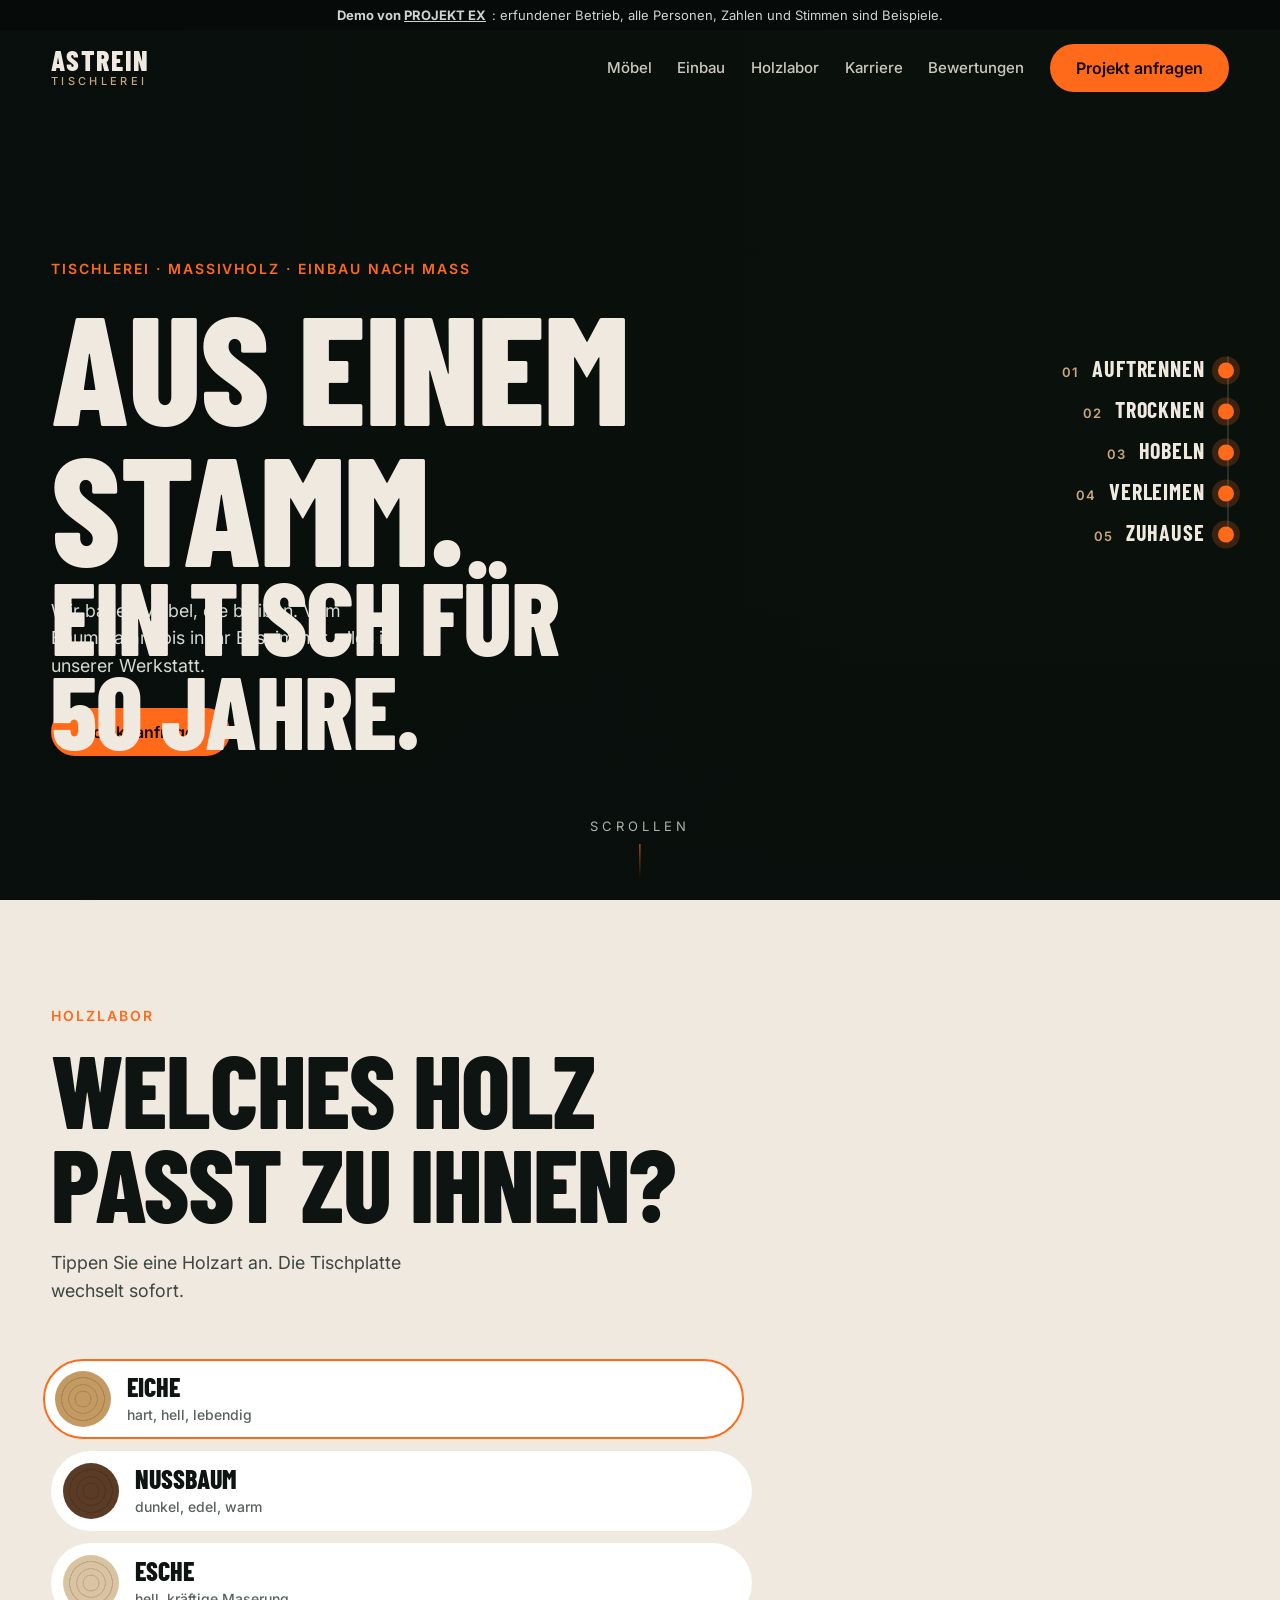
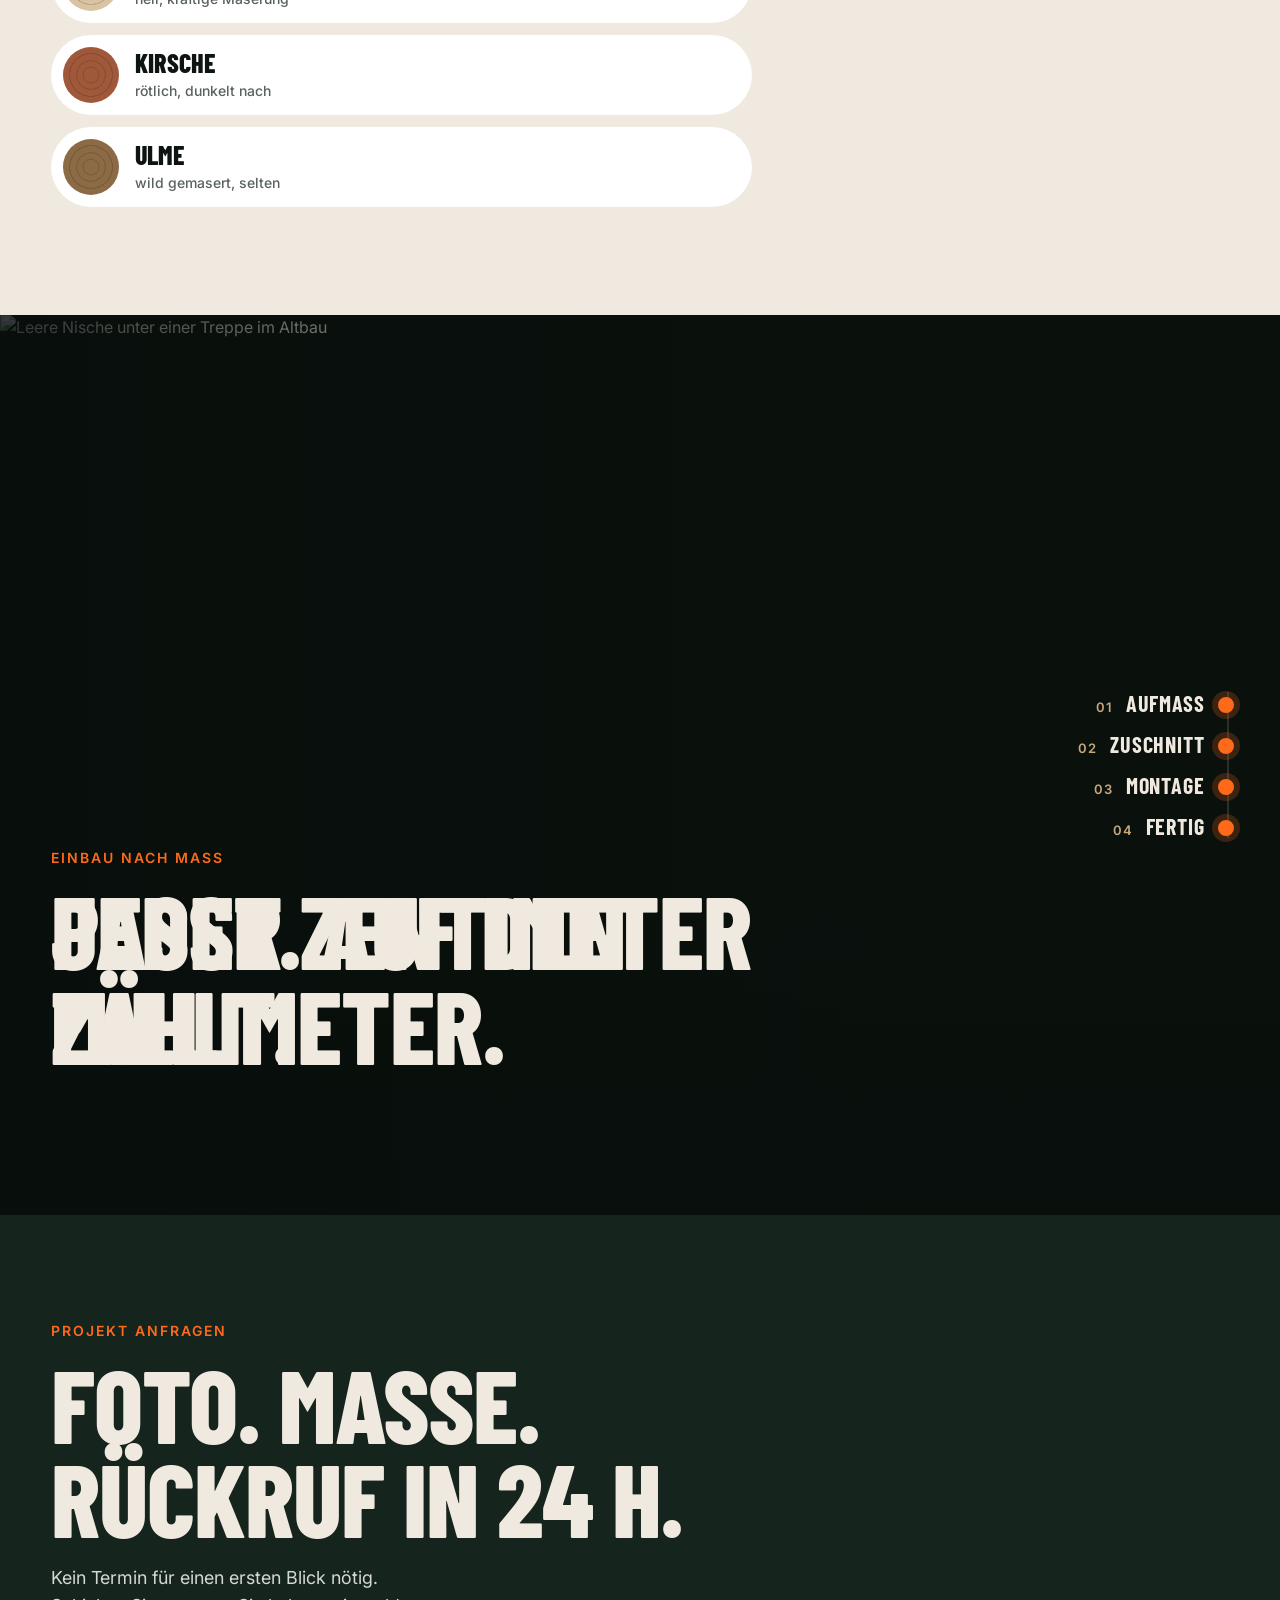
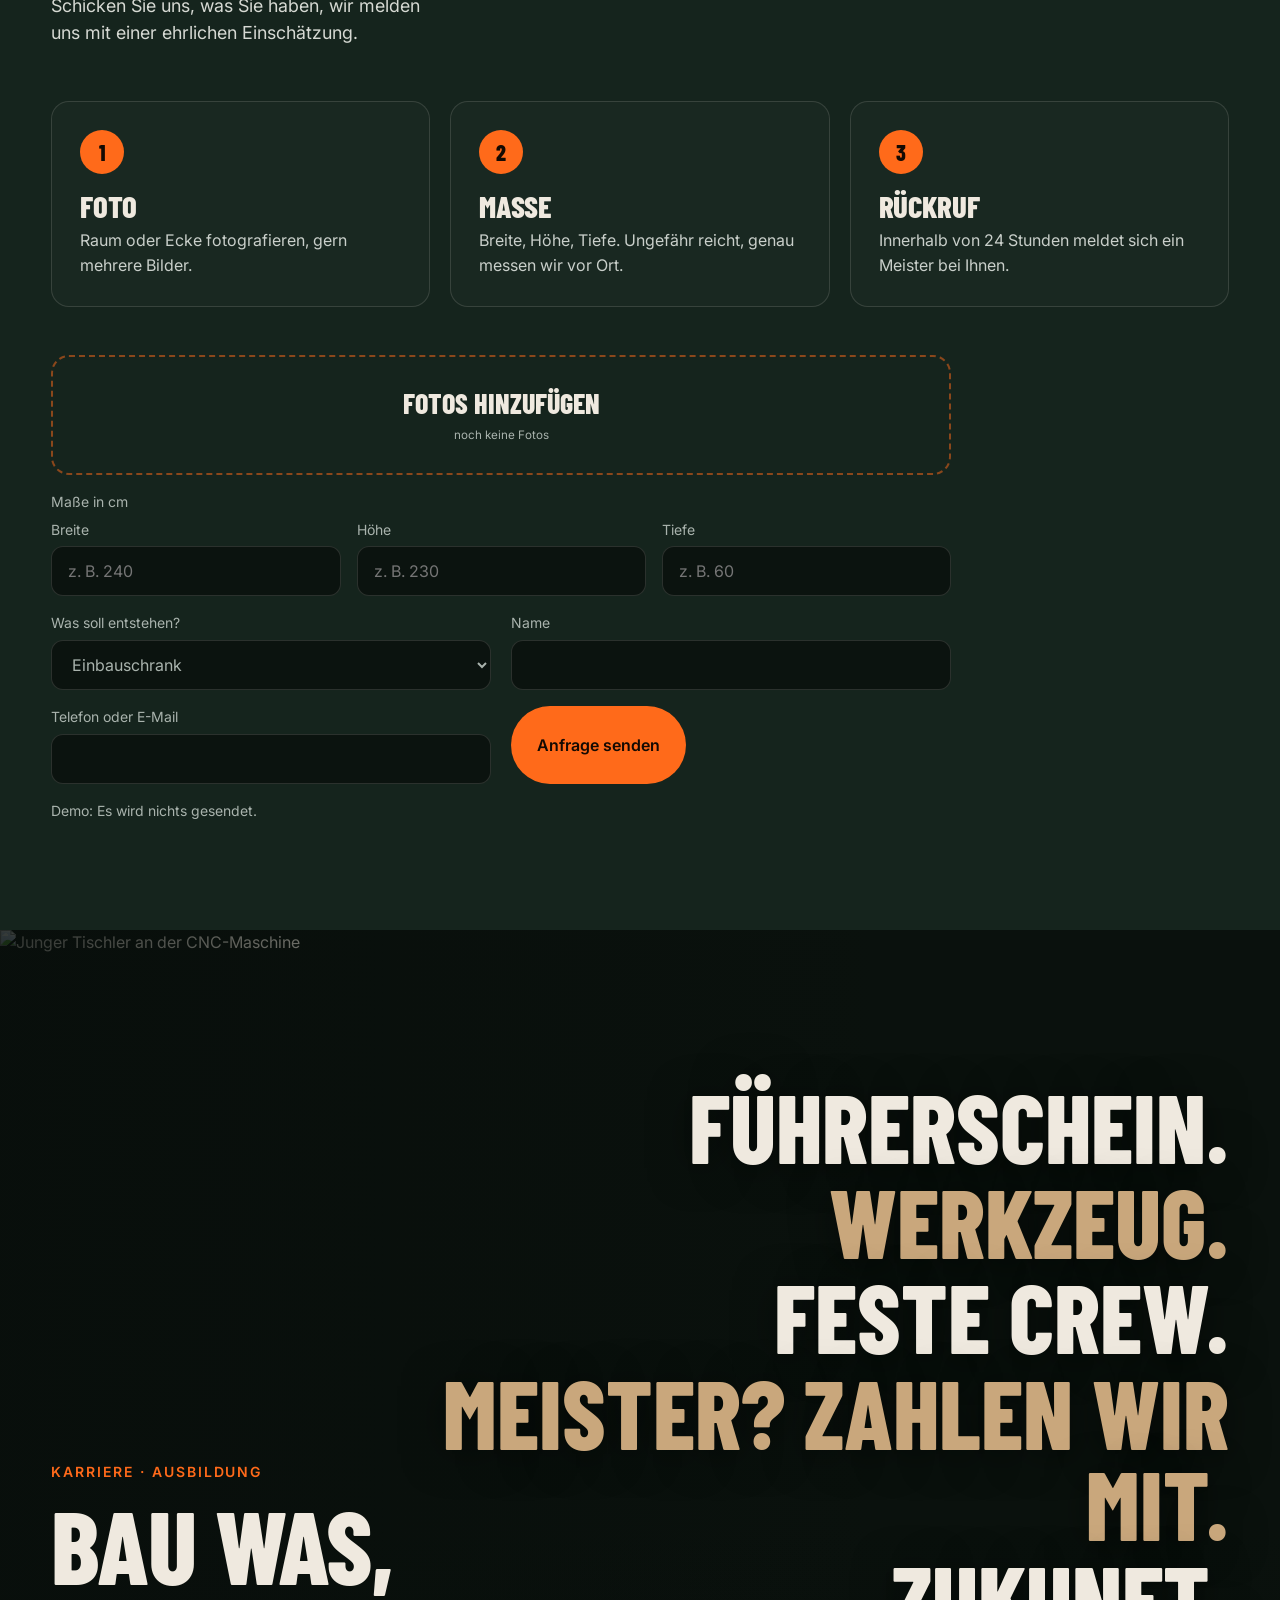
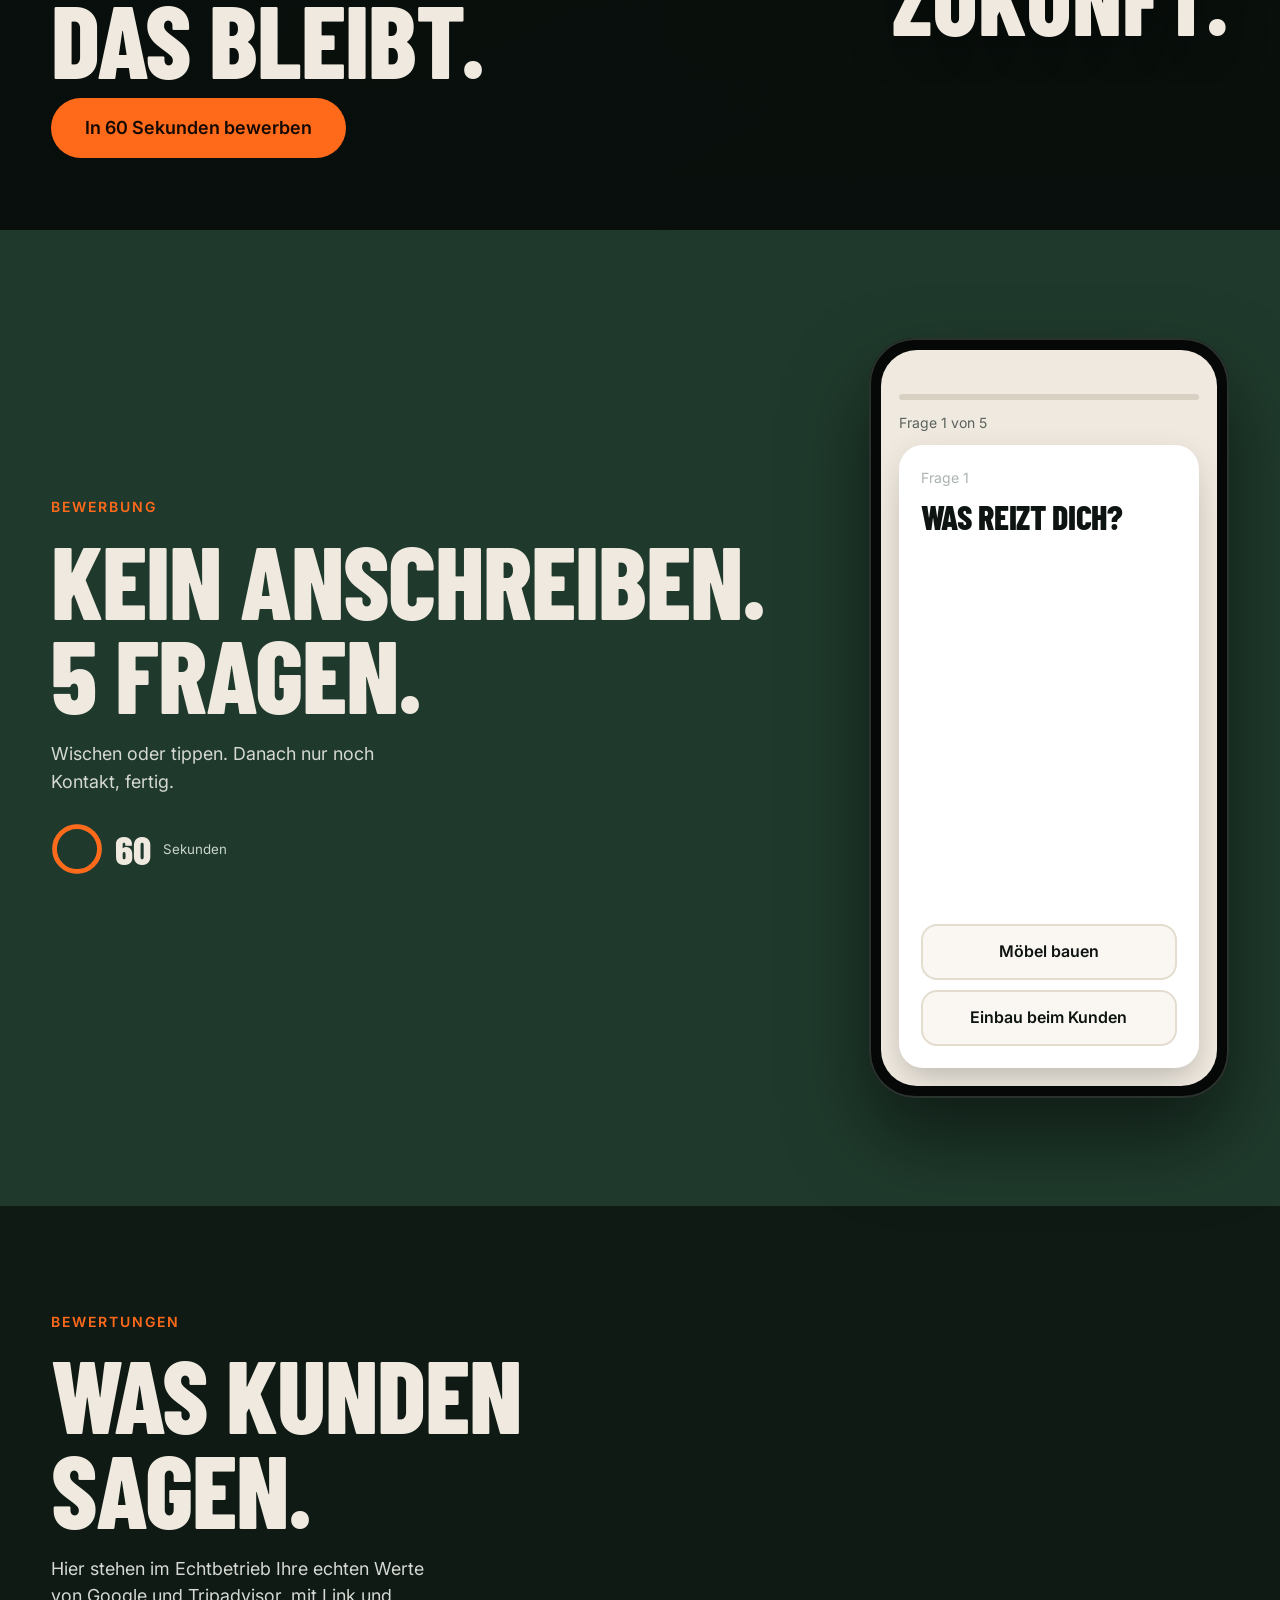
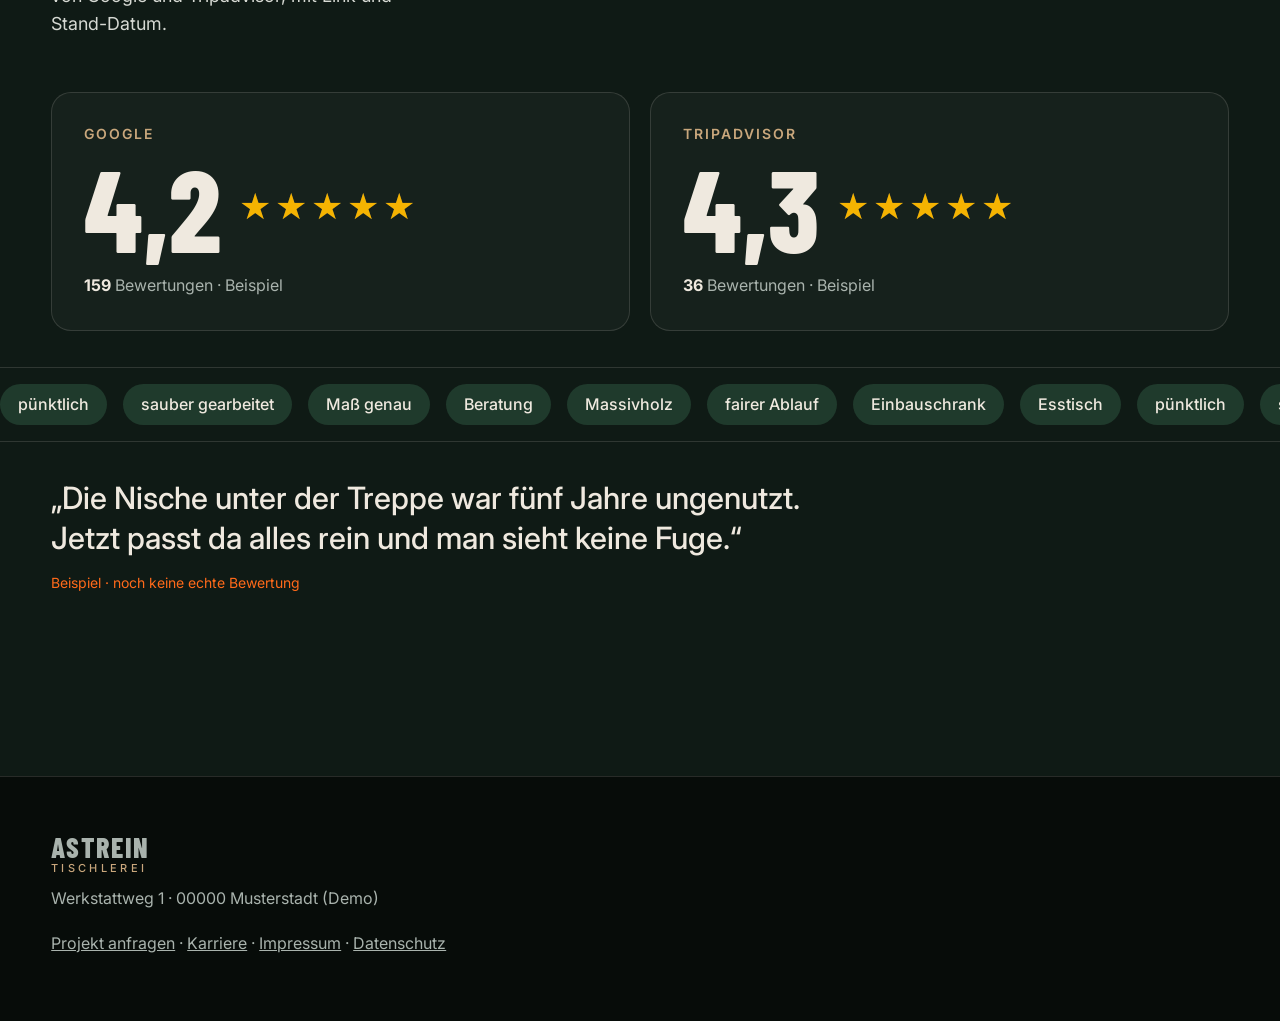
==== site/index.html @ fee360a3 "ASTREIN: Seitengerüst (Stamm-Film, Holzlabor, Einbau-Film, Anfrage, Karriere, Bewerbung, Bewertungen" ====
<!doctype html>
<html lang="de">
<head>
<meta charset="utf-8">
<meta name="viewport" content="width=device-width, initial-scale=1, viewport-fit=cover">
<title>ASTREIN Tischlerei (Demo)</title>
<meta name="description" content="Demo von PROJEKT EX: Website für eine erfundene Tischlerei. Massivholzmöbel und Einbauten nach Maß.">
<meta name="theme-color" content="#0f1a15">
<link rel="preconnect" href="https://fonts.googleapis.com">
<link rel="preconnect" href="https://fonts.gstatic.com" crossorigin>
<link href="https://fonts.googleapis.com/css2?family=Barlow+Condensed:wght@500;700;800&family=Inter:wght@400;500;600&display=swap" rel="stylesheet">
<link rel="stylesheet" href="assets/css/style.css">
</head>
<body>
<div class="demo"><span class="for">So könnte das für <span data-firma></span> aussehen. </span><b>Demo von <a href="https://projektex.de/" rel="noopener">PROJEKT EX</a></b>: erfundener Betrieb, alle Personen, Zahlen und Stimmen sind Beispiele.</div>

<header class="top" id="top">
  <a class="logo" href="#stamm" aria-label="ASTREIN Startseite">ASTREIN<small>Tischlerei</small></a>
  <nav class="nav" id="nav" aria-label="Hauptmenü">
    <a href="#stamm">Möbel</a><a href="#einbau">Einbau</a><a href="#holzlabor">Holzlabor</a><a href="#karriere">Karriere</a><a href="#bewertungen">Bewertungen</a>
    <a class="btn" href="#anfrage">Projekt anfragen</a>
  </nav>
  <button class="burger" id="burger" aria-label="Menü öffnen" aria-expanded="false" aria-controls="nav"><i></i><i></i></button>
</header>

<!-- KAPITEL 1: FILM Vom Stamm zum Tisch -->
<section class="film" id="stamm" data-film="stamm" style="--len:520vh">
  <div class="stage">
    <img class="poster" data-need="f1-stamm" alt="Eichenstamm im Holzhof bei Sonnenaufgang">
    <video muted playsinline preload="auto" data-vid="stamm"></video>
    <div class="shade"></div>
    <div class="hero-copy">
      <p class="kicker">Tischlerei · Massivholz · Einbau nach Maß</p>
      <h1>Aus einem<br>Stamm.</h1>
      <p class="lead">Wir bauen Möbel, die bleiben. Vom Baumstamm bis in Ihr Esszimmer, alles in unserer Werkstatt.</p>
      <a class="btn" href="#anfrage">Projekt anfragen</a>
    </div>
    <ol class="steps" aria-label="Arbeitsschritte">
      <li data-at=".18"><b>01</b> Auftrennen</li>
      <li data-at=".34"><b>02</b> Trocknen</li>
      <li data-at=".5"><b>03</b> Hobeln</li>
      <li data-at=".66"><b>04</b> Verleimen</li>
      <li data-at=".82"><b>05</b> Zuhause</li>
    </ol>
    <div class="say" data-at=".9"><h2>Ein Tisch für<br>50 Jahre.</h2></div>
    <p class="scroll-hint">Scrollen</p>
  </div>
</section>

<!-- KAPITEL 2: MOTION Holzlabor -->
<section class="holzlabor" id="holzlabor">
  <div class="wrap">
    <header class="sec-head"><p class="kicker">Holzlabor</p><h2>Welches Holz<br>passt zu Ihnen?</h2><p class="lead">Tippen Sie eine Holzart an. Die Tischplatte wechselt sofort.</p></header>
    <div class="lab">
      <div class="table-view" data-need="m1-tisch">
        <img class="tbl base" data-src="m1-tisch" alt="Massivholz-Esstisch mit Baumkante">
        <img class="tbl over" alt="" aria-hidden="true">
      </div>
      <div class="woods" role="radiogroup" aria-label="Holzart">
        <button role="radio" aria-checked="true" data-wood="eiche" style="--w:#c49a63">Eiche<small>hart, hell, lebendig</small></button>
        <button role="radio" aria-checked="false" data-wood="nussbaum" style="--w:#5a3b26">Nussbaum<small>dunkel, edel, warm</small></button>
        <button role="radio" aria-checked="false" data-wood="esche" style="--w:#d9c3a0">Esche<small>hell, kräftige Maserung</small></button>
        <button role="radio" aria-checked="false" data-wood="kirsche" style="--w:#a0583a">Kirsche<small>rötlich, dunkelt nach</small></button>
        <button role="radio" aria-checked="false" data-wood="ulme" style="--w:#8b6a45">Ulme<small>wild gemasert, selten</small></button>
      </div>
    </div>
  </div>
</section>

<!-- KAPITEL 3: FILM Einbau nach Maß (Nische) -->
<section class="film einbau" id="einbau" data-film="nische" style="--len:460vh">
  <div class="stage">
    <img class="poster" data-need="f2-nische" alt="Leere Nische unter einer Treppe im Altbau">
    <video muted playsinline preload="auto" data-vid="nische"></video>
    <div class="shade"></div>
    <svg class="laser" viewBox="0 0 1600 900" preserveAspectRatio="xMidYMid slice" aria-hidden="true">
      <g class="l l1"><line x1="420" y1="780" x2="1180" y2="780"/><text x="800" y="765">246,5 cm</text></g>
      <g class="l l2"><line x1="420" y1="780" x2="420" y2="170"/><text x="440" y="470">231 cm</text></g>
      <g class="l l3"><line x1="420" y1="170" x2="1180" y2="610"/><text x="830" y="370">Schräge 34°</text></g>
    </svg>
    <div class="chap-copy"><p class="kicker">Einbau nach Maß</p><h2>Jeder Zentimeter<br>zählt.</h2></div>
    <ol class="steps" aria-label="Arbeitsschritte Einbau">
      <li data-at=".2"><b>01</b> Aufmaß</li>
      <li data-at=".4"><b>02</b> Zuschnitt</li>
      <li data-at=".6"><b>03</b> Montage</li>
      <li data-at=".8"><b>04</b> Fertig</li>
    </ol>
    <div class="say" data-at=".88"><h2>Passt. Auf den<br>Millimeter.</h2></div>
  </div>
</section>

<!-- KAPITEL 4: MOTION Projekt in 3 Schritten -->
<section class="anfrage" id="anfrage">
  <div class="wrap">
    <header class="sec-head"><p class="kicker">Projekt anfragen</p><h2>Foto. Maße.<br>Rückruf in 24 h.</h2><p class="lead">Kein Termin für einen ersten Blick nötig. Schicken Sie uns, was Sie haben, wir melden uns mit einer ehrlichen Einschätzung.</p></header>
    <ol class="three">
      <li><b>1</b><h3>Foto</h3><p>Raum oder Ecke fotografieren, gern mehrere Bilder.</p></li>
      <li><b>2</b><h3>Maße</h3><p>Breite, Höhe, Tiefe. Ungefähr reicht, genau messen wir vor Ort.</p></li>
      <li><b>3</b><h3>Rückruf</h3><p>Innerhalb von 24 Stunden meldet sich ein Meister bei Ihnen.</p></li>
    </ol>
    <form class="req" id="req" novalidate>
      <label class="file"><input type="file" accept="image/*" multiple id="fotos"><span>Fotos hinzufügen</span><small id="fotos-n">noch keine Fotos</small></label>
      <fieldset class="dims"><legend>Maße in cm</legend>
        <label>Breite<input inputmode="decimal" name="b" placeholder="z. B. 240"></label>
        <label>Höhe<input inputmode="decimal" name="h" placeholder="z. B. 230"></label>
        <label>Tiefe<input inputmode="decimal" name="t" placeholder="z. B. 60"></label>
      </fieldset>
      <label>Was soll entstehen?<select name="art"><option>Einbauschrank</option><option>Esstisch</option><option>Küche</option><option>Treppe</option><option>Tür</option><option>Etwas anderes</option></select></label>
      <label>Name<input name="name" autocomplete="name"></label>
      <label>Telefon oder E-Mail<input name="kontakt" autocomplete="email"></label>
      <button class="btn" type="submit">Anfrage senden</button>
      <p class="fine" id="req-ok" hidden>Danke! In der Demo wird nichts gesendet. Im Echtbetrieb ruft Sie ein Meister innerhalb von 24 Stunden zurück.</p>
      <p class="fine">Demo: Es wird nichts gesendet.</p>
    </form>
  </div>
</section>

<!-- KAPITEL 5: FILM + KINETIK Karriere -->
<section class="film karriere" id="karriere" data-film="karriere" style="--len:560vh">
  <div class="stage">
    <img class="poster" data-need="f3-karriere" alt="Junger Tischler an der CNC-Maschine">
    <video muted playsinline preload="auto" data-vid="karriere"></video>
    <div class="shade"></div>
    <div class="chap-copy"><p class="kicker">Karriere · Ausbildung</p><h2>Bau was,<br>das bleibt.</h2></div>
    <div class="kinetic" aria-label="Vorteile">
      <span data-at=".22">Führerschein.</span>
      <span data-at=".36">Werkzeug.</span>
      <span data-at=".5">Feste Crew.</span>
      <span data-at=".64">Meister? Zahlen wir mit.</span>
      <span data-at=".78">Zukunft.</span>
    </div>
    <a class="btn big" data-at=".86" href="#bewerben">In 60 Sekunden bewerben</a>
  </div>
</section>

<!-- KAPITEL 6: MOTION Bewerbung in 60 Sekunden -->
<section class="bewerben" id="bewerben">
  <div class="wrap two">
    <header class="sec-head"><p class="kicker">Bewerbung</p><h2>Kein Anschreiben.<br>5 Fragen.</h2><p class="lead">Wischen oder tippen. Danach nur noch Kontakt, fertig.</p><div class="clock"><svg viewBox="0 0 44 44"><circle cx="22" cy="22" r="19"/><circle class="ring" cx="22" cy="22" r="19"/></svg><b id="sec">60</b><small>Sekunden</small></div></header>
    <div class="phone" aria-live="polite">
      <div class="screen">
        <div class="bar"><i id="prog"></i></div>
        <p class="qn" id="qn">Frage 1 von 5</p>
        <div class="cards" id="cards"></div>
      </div>
    </div>
  </div>
</section>

<!-- KAPITEL 7: Bewertungen -->
<section class="bewertungen" id="bewertungen">
  <div class="wrap">
    <header class="sec-head"><p class="kicker">Bewertungen</p><h2>Was Kunden<br>sagen.</h2><p class="lead">Hier stehen im Echtbetrieb Ihre echten Werte von Google und Tripadvisor, mit Link und Stand-Datum.</p></header>
    <div class="portals">
      <div class="portal"><p class="pn">Google</p><p class="score"><b data-count="4.9" data-dec="1">0,0</b><span class="stars" style="--f:0"></span></p><p class="cnt"><b data-count="187">0</b> Bewertungen · Beispiel</p></div>
      <div class="portal"><p class="pn">Tripadvisor</p><p class="score"><b data-count="5.0" data-dec="1">0,0</b><span class="stars" style="--f:0"></span></p><p class="cnt"><b data-count="42">0</b> Bewertungen · Beispiel</p></div>
    </div>
    <div class="ticker" aria-hidden="true"><div><span>pünktlich</span><span>sauber gearbeitet</span><span>Maß genau</span><span>Beratung</span><span>Massivholz</span><span>fairer Ablauf</span><span>Einbauschrank</span><span>Esstisch</span><span>pünktlich</span><span>sauber gearbeitet</span><span>Maß genau</span><span>Beratung</span><span>Massivholz</span><span>fairer Ablauf</span><span>Einbauschrank</span><span>Esstisch</span></div></div>
    <div class="quotes" id="quotes">
      <figure><blockquote>„Die Nische unter der Treppe war fünf Jahre ungenutzt. Jetzt passt da alles rein und man sieht keine Fuge.“</blockquote><figcaption>Beispiel · noch keine echte Bewertung</figcaption></figure>
      <figure><blockquote>„Foto und Maße geschickt, am nächsten Tag kam der Rückruf. So einfach hatte ich mir das nicht vorgestellt.“</blockquote><figcaption>Beispiel · noch keine echte Bewertung</figcaption></figure>
      <figure><blockquote>„Der Tisch ist aus einem einzigen Stamm. Unsere Kinder werden ihn mal erben.“</blockquote><figcaption>Beispiel · noch keine echte Bewertung</figcaption></figure>
    </div>
  </div>
</section>

<footer class="foot">
  <div class="wrap">
    <p class="logo">ASTREIN<small>Tischlerei</small></p>
    <p>Werkstattweg 1 · 00000 Musterstadt (Demo)</p>
    <p><a href="#anfrage">Projekt anfragen</a> · <a href="#karriere">Karriere</a> · <a href="#" data-modal="impressum">Impressum</a> · <a href="#" data-modal="impressum">Datenschutz</a></p>
  </div>
</footer>

<dialog id="impressum"><form method="dialog"><h2>Impressum</h2><p>Dies ist eine Demo von PROJEKT EX. ASTREIN Tischlerei ist ein erfundener Betrieb. Es werden keine Daten gesendet oder gespeichert.</p><button class="btn">Schließen</button></form></dialog>

<script src="assets/js/img.js"></script>
<script src="assets/js/app.js"></script>
</body>
</html>
---- site/assets/css/style.css ----
:root{
  --bg:#0f1a15; --bg2:#15241d; --green:#1f3a2c; --wood:#c9a77c; --paper:#efe9df; --ink:#0d1411;
  --orange:#ff6a1a; --muted:#a9b3ad; --line:rgba(239,233,223,.14);
  --cond:"Barlow Condensed","Arial Narrow",sans-serif; --sans:Inter,system-ui,-apple-system,sans-serif;
  --pad:clamp(16px,4vw,56px); --demo:30px;
}
*{box-sizing:border-box;margin:0;padding:0}
html{scroll-behavior:smooth;-webkit-text-size-adjust:100%}
body{background:var(--bg);color:var(--paper);font:16px/1.55 var(--sans);overflow-x:hidden}
img,video{display:block;max-width:100%}
a{color:inherit}
button,input,select{font:inherit;color:inherit}
h1,h2,h3{font-family:var(--cond);font-weight:800;line-height:.92;letter-spacing:-.01em;text-transform:uppercase}
h1{font-size:clamp(64px,12vw,200px)}
h2{font-size:clamp(48px,8vw,128px)}
h3{font-size:clamp(26px,2.4vw,34px)}
.kicker{font:600 14px/1.2 var(--sans);letter-spacing:.14em;text-transform:uppercase;color:var(--orange);margin-bottom:16px}
.lead{font-size:clamp(16px,1.4vw,20px);max-width:36ch;color:#d6d9d3;margin-top:20px}
.fine{font-size:14px;color:var(--muted)}
.wrap{max-width:1360px;margin:0 auto;padding:clamp(80px,12vh,160px) var(--pad)}
.btn{display:inline-flex;align-items:center;justify-content:center;min-height:48px;padding:0 26px;border-radius:999px;background:var(--orange);color:#140a03;font-weight:600;text-decoration:none;border:0;cursor:pointer;transition:transform .2s,background .2s}
.btn:hover{transform:translateY(-2px);background:#ff8340}
.btn.big{min-height:60px;font-size:18px;padding:0 34px}

/* Demo-Leiste + Kopfzeile */
.demo{position:fixed;inset:0 0 auto;z-index:60;height:var(--demo);display:flex;align-items:center;justify-content:center;gap:6px;padding:0 12px;background:#060a08;color:#cfd5d0;font-size:13px;white-space:nowrap;overflow:hidden;text-overflow:ellipsis}
.demo .for{display:none}.has-firma .demo .for{display:inline}
.top{position:fixed;inset:var(--demo) 0 auto;z-index:50;display:flex;align-items:center;justify-content:space-between;gap:24px;padding:14px var(--pad);transition:background .3s}
.top.solid{background:rgba(15,26,21,.86);backdrop-filter:blur(12px);-webkit-backdrop-filter:blur(12px)}
.logo{font:800 28px/1 var(--cond);letter-spacing:.06em;text-decoration:none;display:flex;flex-direction:column}
.logo small{font:500 11px/1.4 var(--sans);letter-spacing:.3em;text-transform:uppercase;color:var(--wood)}
.nav{display:flex;align-items:center;gap:clamp(14px,2vw,30px)}
.nav a:not(.btn){text-decoration:none;font-weight:500;font-size:15px;opacity:.85;min-height:44px;display:inline-flex;align-items:center}
.nav a:not(.btn):hover{opacity:1;color:var(--wood)}
.burger{display:none;width:48px;height:48px;border:0;background:none;cursor:pointer;position:relative}
.burger i{position:absolute;left:12px;right:12px;height:2px;background:var(--paper);transition:transform .3s}
.burger i:first-child{top:19px}.burger i:last-child{top:27px}
.menu-open .burger i:first-child{transform:translateY(4px) rotate(45deg)}
.menu-open .burger i:last-child{transform:translateY(-4px) rotate(-45deg)}
@media (max-width:1180px){
  .burger{display:block;z-index:2}
  .nav{position:fixed;inset:0;flex-direction:column;justify-content:center;gap:10px;background:var(--bg);opacity:0;pointer-events:none;transition:opacity .3s}
  .nav a:not(.btn){font:800 42px/1.1 var(--cond);text-transform:uppercase}
  .nav .btn{margin-top:18px}
  .menu-open .nav{opacity:1;pointer-events:auto}
}

/* Film-Kapitel: Scrollen spult das Video */
.film{position:relative;height:var(--len,500vh)}
.film.empty{height:auto}
.stage{position:sticky;top:0;height:100vh;height:100svh;overflow:hidden;background:#0a110d}
.film.empty .stage{position:relative;min-height:100svh}
.stage .poster,.stage video{position:absolute;inset:0;width:100%;height:100%;object-fit:cover}
.stage video{opacity:0;transition:opacity .4s}
.stage video.ready{opacity:1}
.shade{position:absolute;inset:0;background:linear-gradient(90deg,rgba(8,14,11,.82) 0%,rgba(8,14,11,.35) 45%,rgba(8,14,11,0) 70%),linear-gradient(0deg,rgba(8,14,11,.6),rgba(8,14,11,0) 35%)}
.hero-copy,.chap-copy{position:absolute;left:var(--pad);bottom:clamp(90px,16vh,180px);max-width:min(760px,80vw);transition:opacity .4s,transform .4s}
.hero-copy .btn{margin-top:28px}
.steps{position:absolute;right:var(--pad);top:50%;transform:translateY(-50%);list-style:none;display:flex;flex-direction:column;gap:18px;padding-right:22px;border-right:2px solid var(--line)}
.steps li{font:700 22px/1 var(--cond);text-transform:uppercase;letter-spacing:.04em;opacity:.35;transition:opacity .3s,color .3s;position:relative;text-align:right}
.steps li b{font:600 13px var(--sans);color:var(--wood);margin-right:8px}
.steps li::after{content:"";position:absolute;right:-29px;top:50%;width:12px;height:12px;margin-top:-6px;border-radius:50%;background:var(--bg);border:2px solid var(--muted);transition:.3s}
.steps li.on{opacity:1}
.steps li.on::after{background:var(--orange);border-color:var(--orange);box-shadow:0 0 0 6px rgba(255,106,26,.2)}
.say{position:absolute;left:var(--pad);bottom:clamp(90px,16vh,180px);opacity:0;transform:translateY(40px);transition:.5s}
.say.on{opacity:1;transform:none}
.scroll-hint{position:absolute;left:50%;bottom:22px;transform:translateX(-50%);font-size:13px;letter-spacing:.3em;text-transform:uppercase;color:var(--muted)}
.scroll-hint::after{content:"";display:block;width:1px;height:34px;margin:8px auto 0;background:linear-gradient(var(--orange),transparent);animation:hint 1.6s infinite}
@keyframes hint{0%{transform:scaleY(0);transform-origin:top}50%{transform:scaleY(1);transform-origin:top}51%{transform-origin:bottom}100%{transform:scaleY(0);transform-origin:bottom}}

/* Laser-Aufmaß über dem Nischen-Film */
.laser{position:absolute;inset:0;width:100%;height:100%;pointer-events:none}
.laser line{stroke:var(--orange);stroke-width:3;stroke-dasharray:1200;stroke-dashoffset:calc(1200 - 1200 * var(--p,0));filter:drop-shadow(0 0 6px rgba(255,106,26,.9))}
.laser text{fill:var(--paper);font:700 28px var(--cond);letter-spacing:.04em;opacity:var(--p,0)}

/* Kinetik-Typo Karriere */
.kinetic{position:absolute;right:var(--pad);top:18%;bottom:22%;display:flex;flex-direction:column;justify-content:center;align-items:flex-end;gap:4px;max-width:70vw}
.kinetic span{font:800 clamp(44px,7.5vw,120px)/.95 var(--cond);text-transform:uppercase;text-align:right;opacity:0;transform:translateX(120px);transition:transform .7s cubic-bezier(.2,.8,.2,1),opacity .5s;text-shadow:0 4px 40px rgba(0,0,0,.5)}
.kinetic span.on{opacity:1;transform:none}
.kinetic span:nth-child(even){color:var(--wood)}
.karriere .btn.big{position:absolute;left:var(--pad);bottom:clamp(40px,8vh,80px);opacity:0;transform:translateY(20px);transition:.5s}
.karriere .btn.big.on{opacity:1;transform:none}

/* Holzlabor */
.holzlabor{background:var(--paper);color:var(--ink)}
.holzlabor .lead{color:#3d4640}
.sec-head{margin-bottom:clamp(36px,6vh,72px)}
.lab{display:grid;grid-template-columns:1.6fr 1fr;gap:clamp(20px,3vw,48px);align-items:center}
.table-view{position:relative;border-radius:18px;overflow:hidden;aspect-ratio:16/9;background:#ddd3c3}
.table-view .tbl{position:absolute;inset:0;width:100%;height:100%;object-fit:cover}
.table-view .over{opacity:0;transition:opacity .6s}
.table-view .over.on{opacity:1}
.woods{display:flex;flex-direction:column;gap:12px}
.woods button{display:grid;grid-template-columns:56px 1fr;grid-template-rows:auto auto;column-gap:16px;align-items:center;text-align:left;padding:10px 16px 10px 10px;min-height:76px;border-radius:999px;border:2px solid transparent;background:#fff;cursor:pointer;font:800 26px/1 var(--cond);text-transform:uppercase;transition:.25s}
.woods button::before{content:"";grid-row:1/3;width:56px;height:56px;border-radius:50%;background:radial-gradient(circle at 50% 50%,transparent 0 18%,rgba(0,0,0,.12) 19% 21%,transparent 22% 34%,rgba(0,0,0,.12) 35% 37%,transparent 38% 52%,rgba(0,0,0,.14) 53% 55%,transparent 56%),var(--w)}
.woods small{font:500 14px var(--sans);text-transform:none;color:#59625c}
.woods button[aria-checked=true]{border-color:var(--orange);transform:translateX(-8px)}

/* Anfrage */
.anfrage{background:var(--bg2)}
.three{list-style:none;display:grid;grid-template-columns:repeat(3,1fr);gap:20px;margin-bottom:48px}
.three li{padding:28px;border:1px solid var(--line);border-radius:18px;background:rgba(255,255,255,.02)}
.three li b{display:inline-grid;place-items:center;width:44px;height:44px;border-radius:50%;background:var(--orange);color:#140a03;font:800 22px var(--cond);margin-bottom:18px}
.three p{color:#c9cfca;margin-top:8px}
.req{display:grid;grid-template-columns:repeat(2,1fr);gap:16px 20px;max-width:900px}
.req label{display:flex;flex-direction:column;gap:6px;font-size:14px;color:var(--muted)}
.req input,.req select{min-height:50px;padding:0 16px;border-radius:12px;border:1px solid var(--line);background:#0b130f;font-size:16px}
.req .file{grid-column:1/-1;align-items:center;justify-content:center;min-height:120px;border:2px dashed rgba(255,106,26,.5);border-radius:18px;cursor:pointer;text-align:center}
.req .file input{position:absolute;opacity:0;width:1px;height:1px}
.req .file span{font:800 28px var(--cond);text-transform:uppercase;color:var(--paper)}
.dims{grid-column:1/-1;border:0;display:grid;grid-template-columns:repeat(3,1fr);gap:16px}
.dims legend{font-size:14px;color:var(--muted);margin-bottom:6px}
.req .btn{justify-self:start}
.req .fine{grid-column:1/-1}

/* Bewerbung */
.bewerben{background:var(--green)}
.two{display:grid;grid-template-columns:1fr auto;gap:clamp(32px,6vw,96px);align-items:center}
.clock{display:inline-flex;align-items:center;gap:12px;margin-top:28px}
.clock svg{width:52px;height:52px;transform:rotate(-90deg)}
.clock circle{fill:none;stroke:rgba(255,255,255,.15);stroke-width:4}
.clock .ring{stroke:var(--orange);stroke-dasharray:119.4;stroke-dashoffset:var(--o,0);transition:stroke-dashoffset 1s linear}
.clock b{font:800 40px var(--cond)}
.clock small{color:#c8d3cc}
.phone{width:min(360px,86vw);aspect-ratio:9/19;border-radius:46px;padding:12px;background:#050806;box-shadow:0 40px 80px rgba(0,0,0,.5),inset 0 0 0 2px #2b332e}
.screen{height:100%;border-radius:36px;background:var(--paper);color:var(--ink);padding:44px 18px 18px;display:flex;flex-direction:column;overflow:hidden}
.bar{height:6px;border-radius:3px;background:#d8d0c3;overflow:hidden}
.bar i{display:block;height:100%;width:0;background:var(--orange);transition:width .4s}
.qn{font-size:14px;color:#59625c;margin:12px 0}
.cards{position:relative;flex:1}
.card{position:absolute;inset:0;border-radius:24px;background:#fff;box-shadow:0 10px 30px rgba(0,0,0,.12);padding:22px;display:flex;flex-direction:column;gap:12px;transition:transform .45s cubic-bezier(.2,.8,.2,1),opacity .45s;touch-action:pan-y}
.card h3{font-size:34px;color:var(--ink)}
.card .opts{margin-top:auto;display:grid;gap:10px}
.card .opts button{min-height:56px;border-radius:16px;border:2px solid #e3dccf;background:#faf7f2;font-weight:600;font-size:16px;cursor:pointer}
.card .opts button:hover{border-color:var(--orange)}
.card.gone{transform:translateX(130%) rotate(14deg);opacity:0}
.card.gone.l{transform:translateX(-130%) rotate(-14deg)}
.card.next{transform:scale(.94) translateY(14px)}
.card input{min-height:48px;border-radius:12px;border:1px solid #d8d0c3;padding:0 12px;font-size:16px;color:var(--ink)}
.card .stamp{position:absolute;top:24px;right:20px;border:3px solid var(--orange);color:var(--orange);border-radius:8px;padding:2px 10px;font:800 24px var(--cond);transform:rotate(12deg);opacity:0}
.card.gone .stamp{opacity:1}

/* Bewertungen */
.portals{display:grid;grid-template-columns:repeat(2,1fr);gap:20px}
.portal{padding:32px;border-radius:20px;border:1px solid var(--line);background:rgba(255,255,255,.03)}
.pn{font:600 14px var(--sans);letter-spacing:.14em;text-transform:uppercase;color:var(--wood)}
.score{display:flex;align-items:center;gap:18px;margin:8px 0}
.score>b{font:800 clamp(72px,9vw,128px)/1 var(--cond)}
.stars{position:relative;font-size:32px;letter-spacing:4px;color:rgba(255,255,255,.18)}
.stars::before{content:"★★★★★"}
.stars::after{content:"★★★★★";position:absolute;left:0;top:0;width:calc(var(--f) * 100%);overflow:hidden;color:#f5b301;transition:width 1.6s ease}
.cnt{color:var(--muted)}
.cnt b{color:var(--paper)}
.ticker{overflow:hidden;margin:36px calc(var(--pad) * -1);border-block:1px solid var(--line);padding:16px 0}
.ticker div{display:flex;gap:16px;width:max-content;animation:tick 40s linear infinite}
.ticker span{padding:8px 18px;border-radius:999px;background:var(--green);white-space:nowrap;font-weight:500}
@keyframes tick{to{transform:translateX(-50%)}}
.quotes{position:relative;min-height:190px;max-width:820px}
.quotes figure{position:absolute;inset:0;opacity:0;transition:opacity .8s}
.quotes figure.on{opacity:1}
.quotes blockquote{font:500 clamp(22px,2.4vw,32px)/1.3 var(--sans)}
.quotes figcaption{margin-top:14px;font-size:14px;color:var(--orange)}

.foot{background:#070c09;border-top:1px solid var(--line)}
.foot .wrap{padding-block:56px;display:grid;gap:10px;color:var(--muted)}
.foot a{min-height:44px;display:inline-flex;align-items:center}
dialog{margin:auto;max-width:min(520px,92vw);border:0;border-radius:20px;padding:28px;background:var(--paper);color:var(--ink)}
dialog::backdrop{background:rgba(0,0,0,.6)}
dialog h2{font-size:44px;margin-bottom:12px}
dialog .btn{margin-top:20px}

/* Handy */
@media (max-width:900px){
  .lab,.two{grid-template-columns:1fr}
  .phone{justify-self:center}
  .three{grid-template-columns:1fr}
  .req{grid-template-columns:1fr}
  .portals{grid-template-columns:1fr}
}
@media (max-width:700px){
  :root{--demo:34px}
  .demo{font-size:12px;white-space:normal;line-height:1.2;text-align:center}
  .shade{background:linear-gradient(0deg,rgba(8,14,11,.9) 0%,rgba(8,14,11,.4) 50%,rgba(8,14,11,.2) 100%)}
  .hero-copy,.chap-copy,.say{bottom:clamp(110px,20svh,170px);max-width:calc(100vw - 2 * var(--pad))}
  .steps{top:auto;bottom:24px;left:var(--pad);right:var(--pad);transform:none;flex-direction:row;justify-content:space-between;gap:4px;padding:16px 0 0;border-right:0;border-top:2px solid var(--line)}
  .steps li{font-size:14px;text-align:center}
  .steps li b{display:block;margin:0 0 2px}
  .steps li::after{right:auto;left:50%;top:-24px;margin:0 0 0 -6px}
  .kinetic{top:14%;bottom:auto;right:var(--pad);left:var(--pad);max-width:none}
  .karriere .chap-copy{display:none}
  .dims{grid-template-columns:repeat(3,1fr);gap:10px}
  .scroll-hint{display:none}
}
@media (orientation:landscape) and (max-height:500px){
  h1{font-size:64px}h2{font-size:48px}
  .hero-copy .lead{display:none}
  .hero-copy,.chap-copy,.say{bottom:70px}
  .steps{gap:8px}
  .kinetic span{font-size:40px}
}
@media (prefers-reduced-motion:reduce){*{transition:none!important;animation:none!important}}
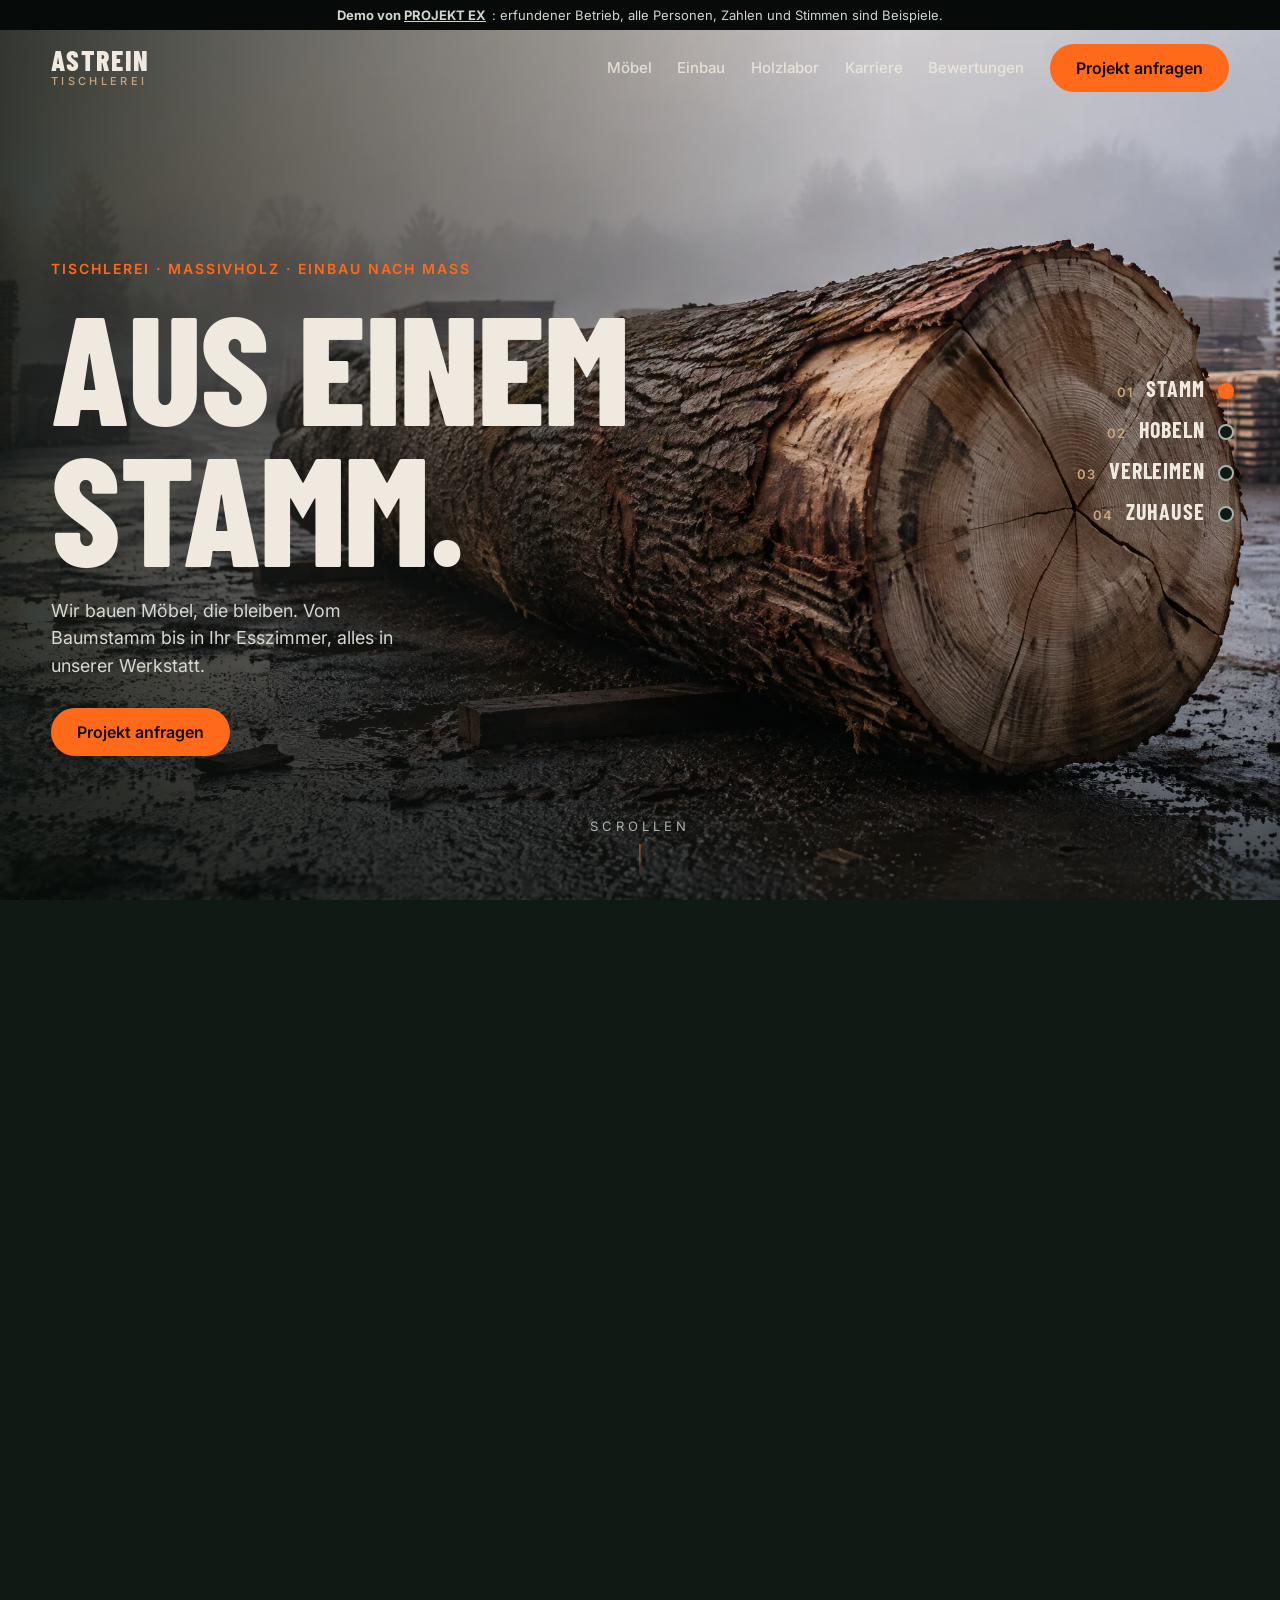
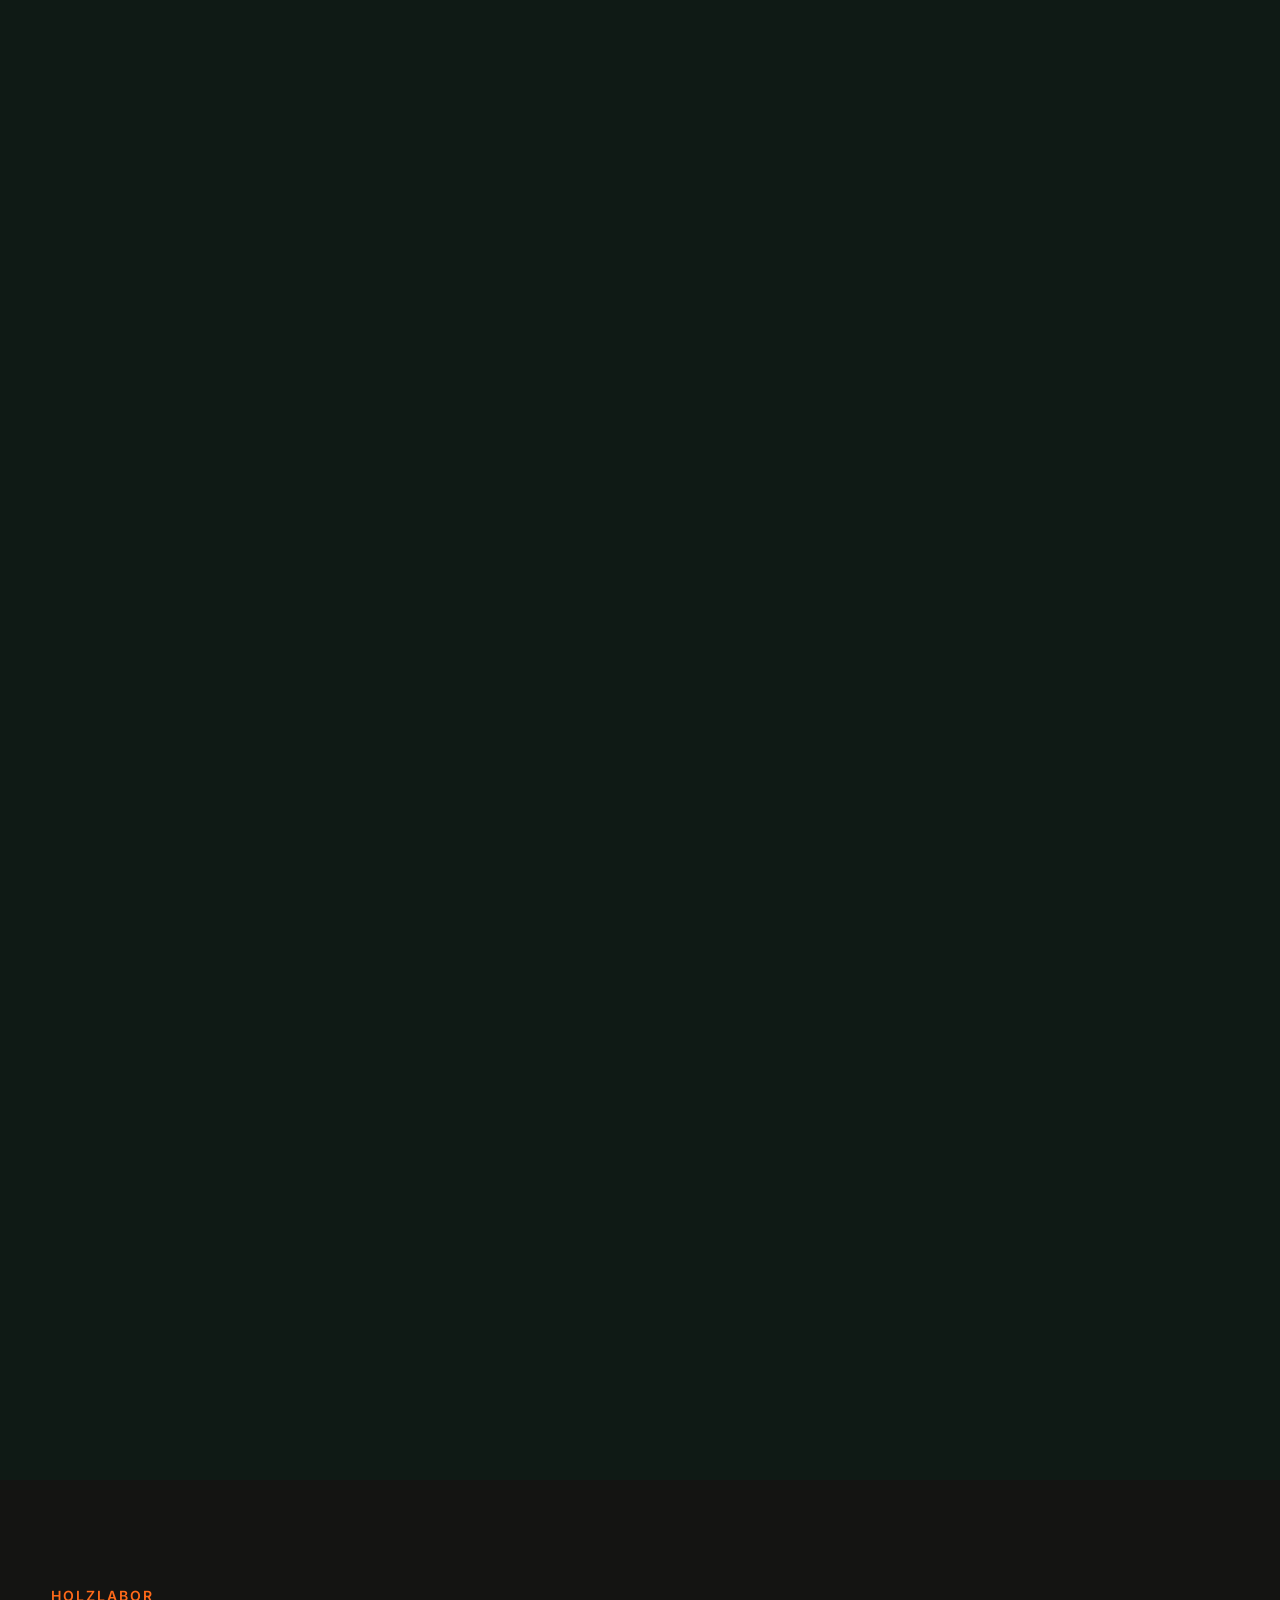
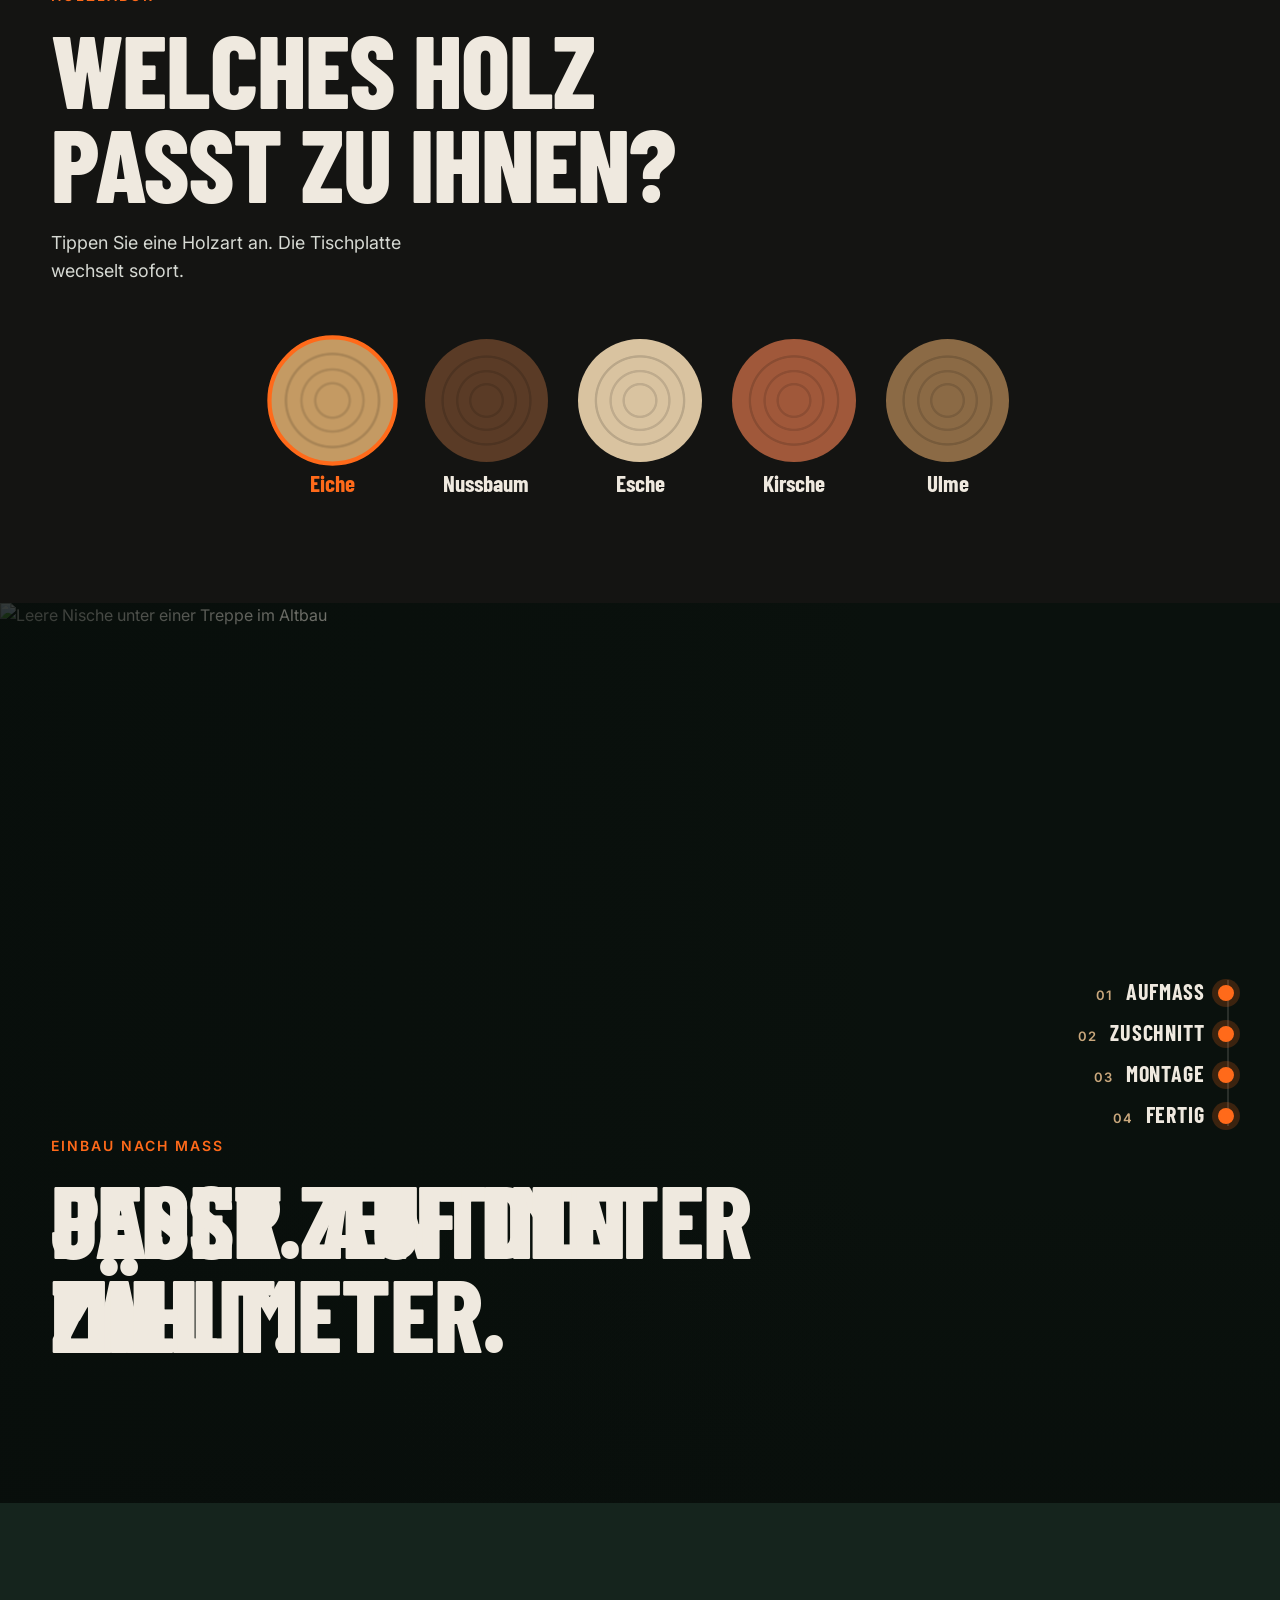
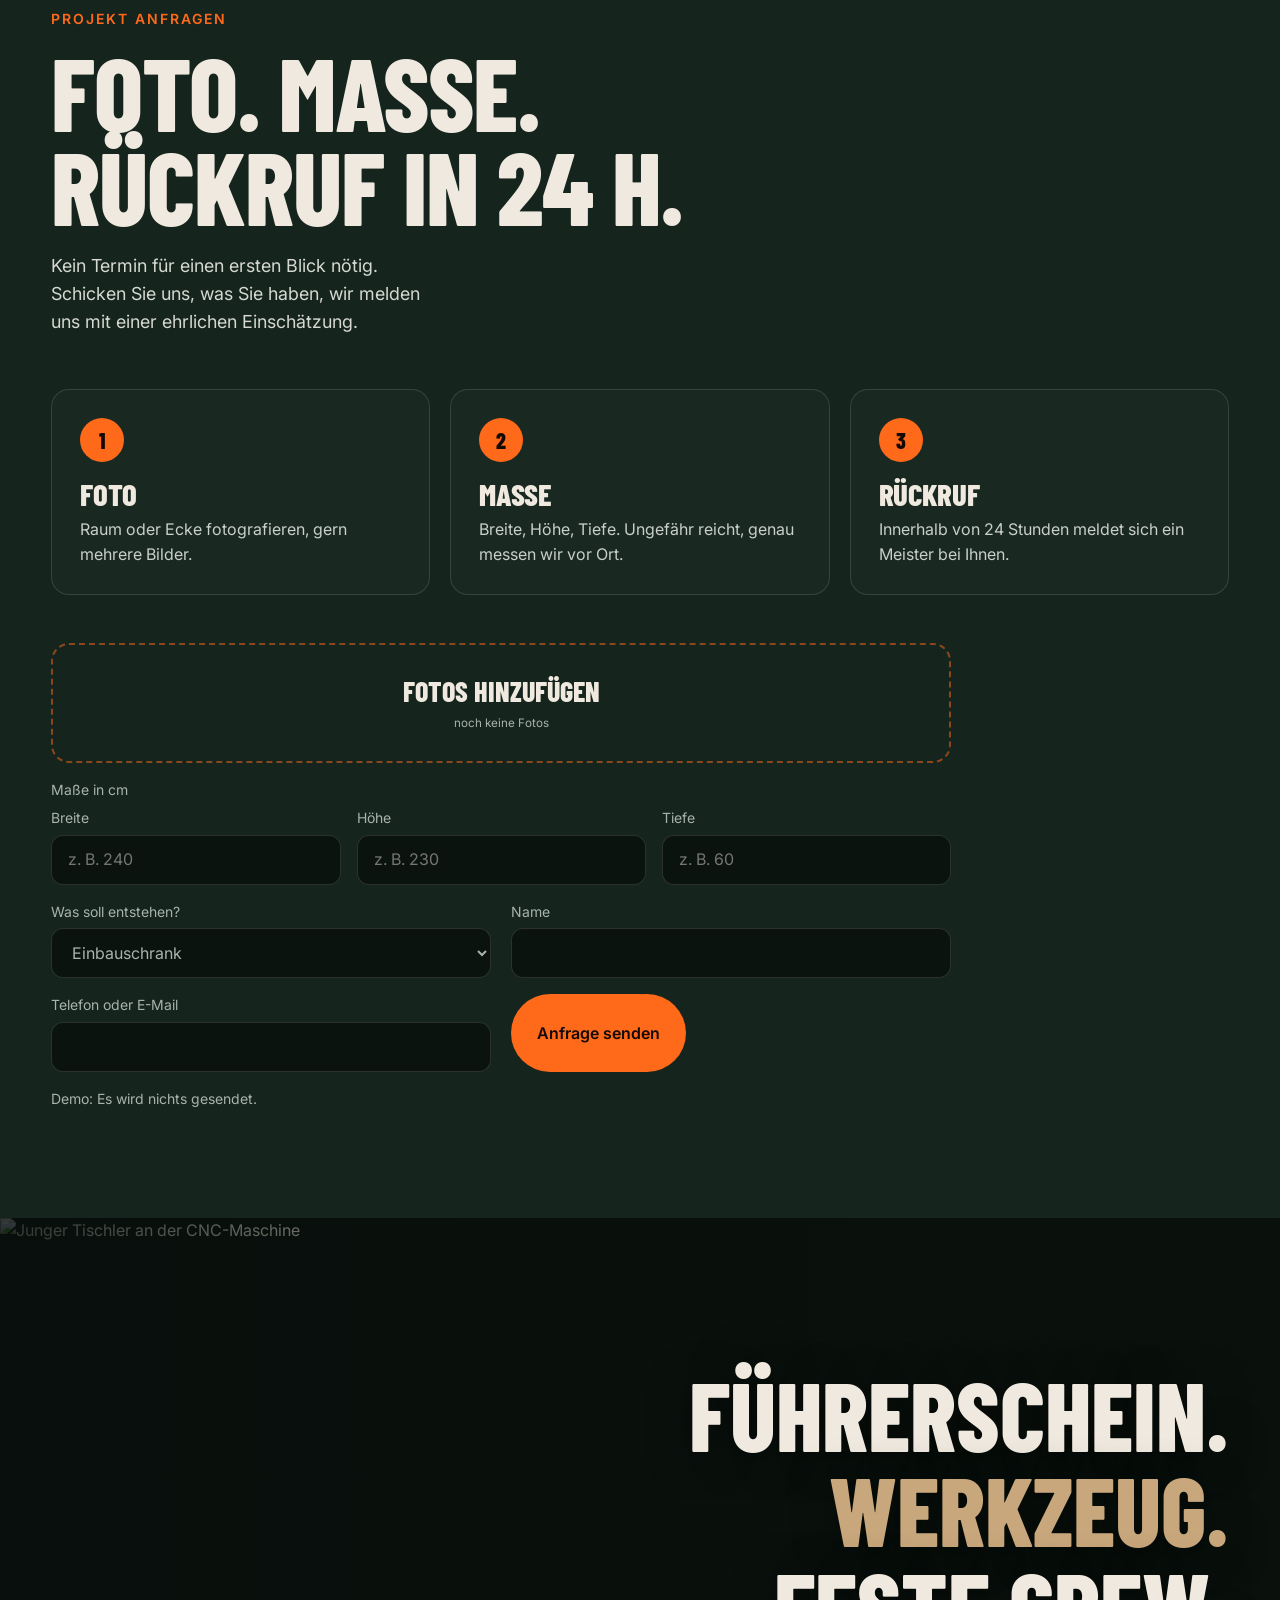
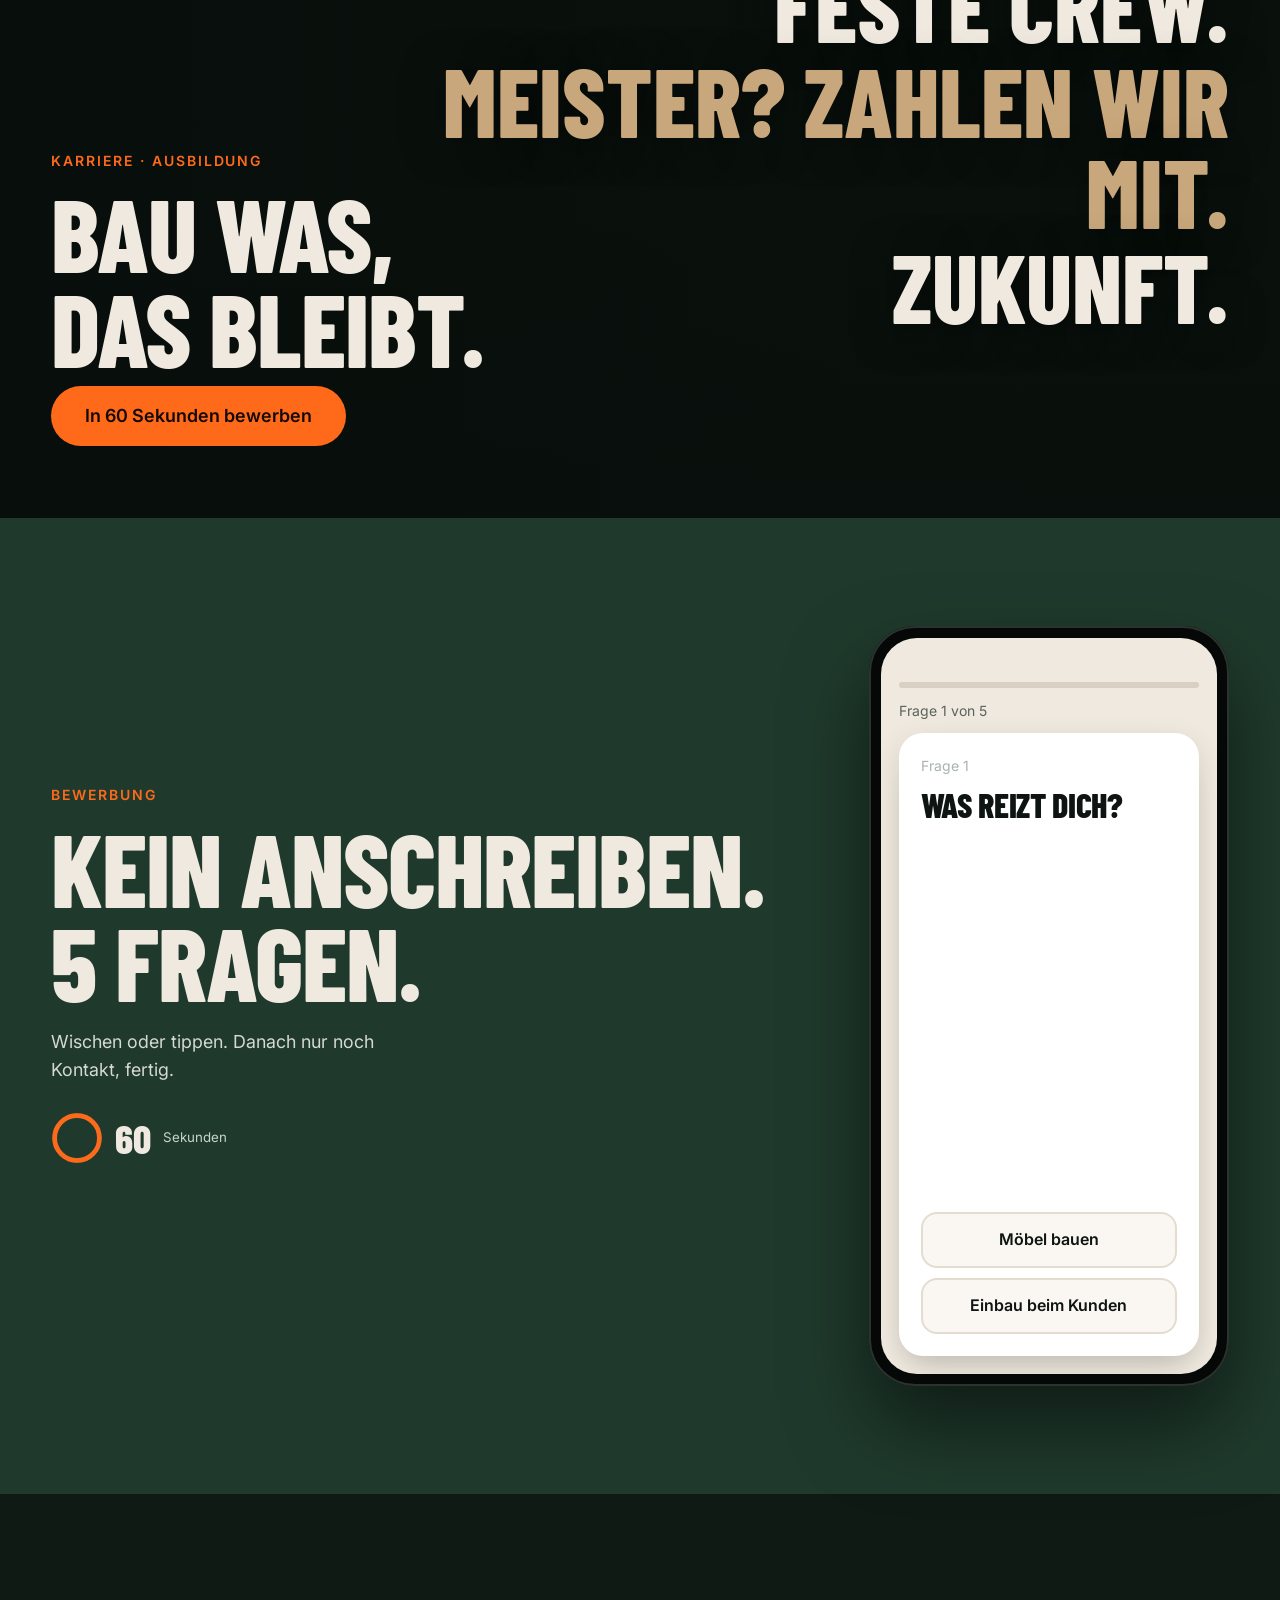
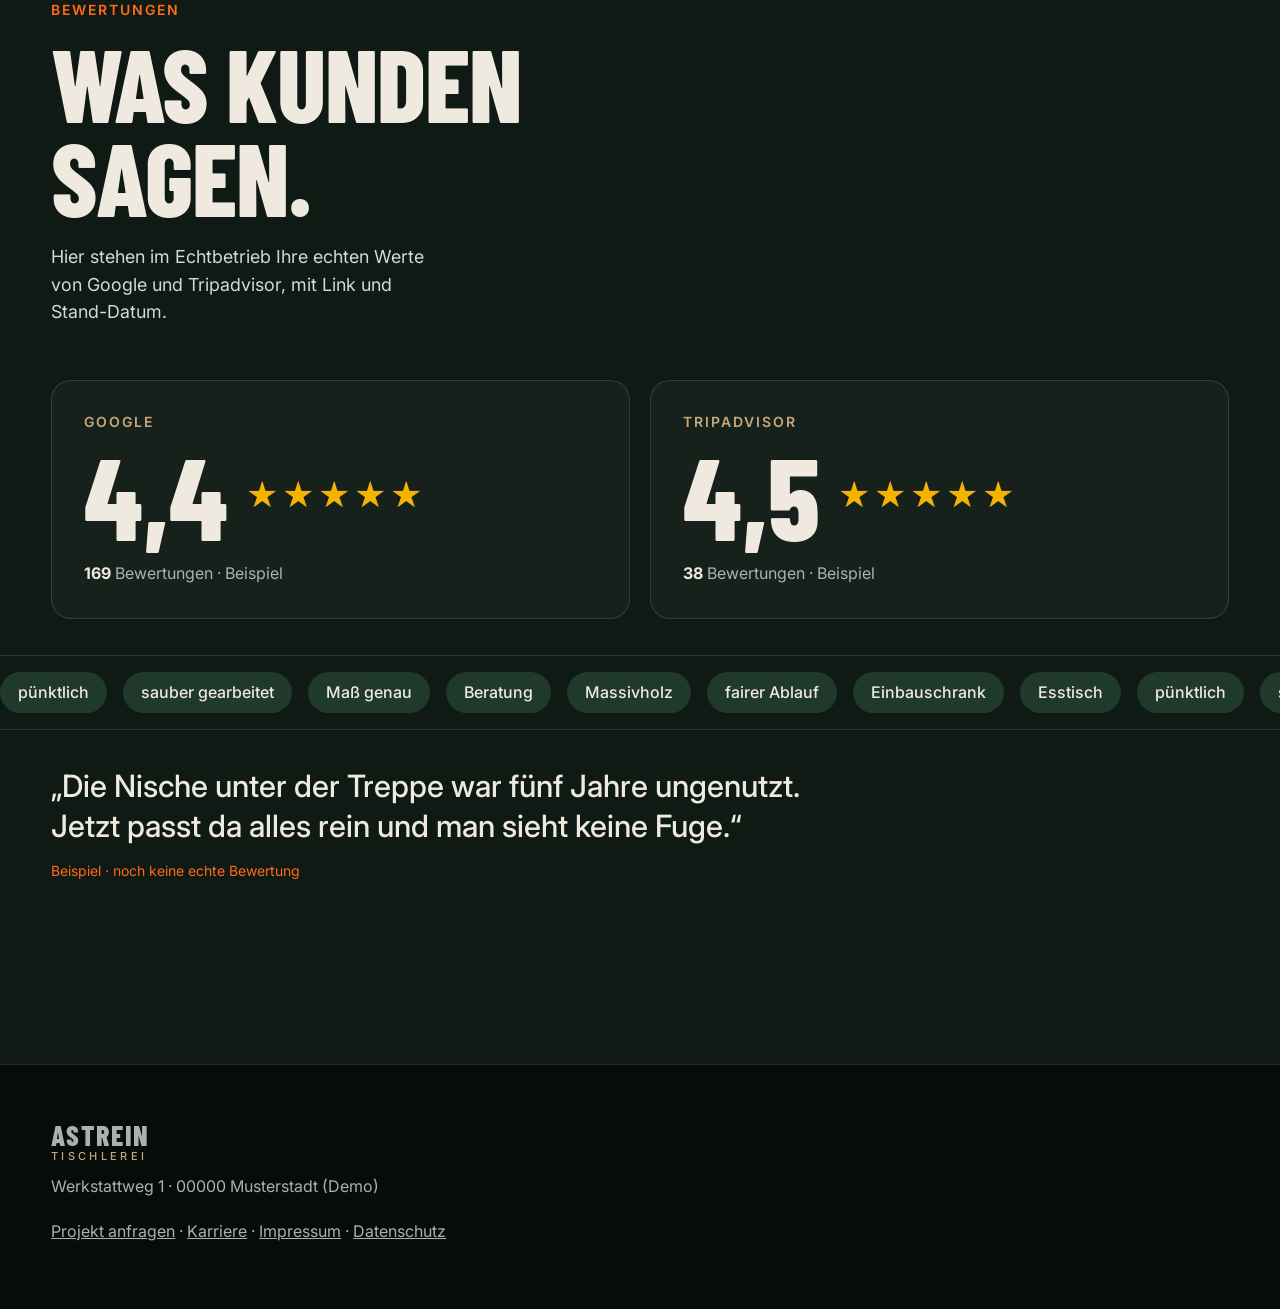
==== commit 4165b31a: "Startbilder ASF1-4 eingebaut (Stationen-Überblendung), Holzlabor nach A2, Demo-Leiste mobil, Asset-S" ====
--- a/site/index.html
+++ b/site/index.html
@@ -12,7 +12,7 @@
 <link rel="stylesheet" href="assets/css/style.css">
 </head>
 <body>
-<div class="demo"><span class="for">So könnte das für <span data-firma></span> aussehen. </span><b>Demo von <a href="https://projektex.de/" rel="noopener">PROJEKT EX</a></b>: erfundener Betrieb, alle Personen, Zahlen und Stimmen sind Beispiele.</div>
+<div class="demo"><span class="for">So könnte das für <span data-firma></span> aussehen. </span><b>Demo von <a href="https://projektex.de/" rel="noopener">PROJEKT EX</a></b><span class="short"> · erfundener Betrieb</span><span class="long">: erfundener Betrieb, alle Personen, Zahlen und Stimmen sind Beispiele.</span></div>
 
 <header class="top" id="top">
   <a class="logo" href="#stamm" aria-label="ASTREIN Startseite">ASTREIN<small>Tischlerei</small></a>
@@ -26,7 +26,10 @@
 <!-- KAPITEL 1: FILM Vom Stamm zum Tisch -->
 <section class="film" id="stamm" data-film="stamm" style="--len:520vh">
   <div class="stage">
-    <img class="poster" data-need="f1-stamm" alt="Eichenstamm im Holzhof bei Sonnenaufgang">
+    <img class="poster frame on" data-need="asf1" data-step="0" alt="Eichenstamm im nebligen Holzhof">
+    <img class="poster frame" data-need="asf2" data-step="1" alt="Tischler hobelt eine Baumkanten-Bohle">
+    <img class="poster frame" data-need="asf3" data-step="2" alt="Verleimte Eichenbohlen mit orangen Zwingen">
+    <img class="poster frame" data-need="asf4" data-step="3" alt="Fertiger Baumkantentisch im Esszimmer">
     <video muted playsinline preload="auto" data-vid="stamm"></video>
     <div class="shade"></div>
     <div class="hero-copy">
@@ -36,13 +39,12 @@
       <a class="btn" href="#anfrage">Projekt anfragen</a>
     </div>
     <ol class="steps" aria-label="Arbeitsschritte">
-      <li data-at=".18"><b>01</b> Auftrennen</li>
-      <li data-at=".34"><b>02</b> Trocknen</li>
-      <li data-at=".5"><b>03</b> Hobeln</li>
-      <li data-at=".66"><b>04</b> Verleimen</li>
-      <li data-at=".82"><b>05</b> Zuhause</li>
+      <li data-at="0"><b>01</b> Stamm</li>
+      <li data-at=".25"><b>02</b> Hobeln</li>
+      <li data-at=".5"><b>03</b> Verleimen</li>
+      <li data-at=".75"><b>04</b> Zuhause</li>
     </ol>
-    <div class="say" data-at=".9"><h2>Ein Tisch für<br>50 Jahre.</h2></div>
+    <div class="say" data-at=".8"><h2>Ein Tisch für<br>50 Jahre.</h2></div>
     <p class="scroll-hint">Scrollen</p>
   </div>
 </section>
--- a/site/assets/css/style.css
+++ b/site/assets/css/style.css
@@ -25,6 +25,7 @@
 /* Demo-Leiste + Kopfzeile */
 .demo{position:fixed;inset:0 0 auto;z-index:60;height:var(--demo);display:flex;align-items:center;justify-content:center;gap:6px;padding:0 12px;background:#060a08;color:#cfd5d0;font-size:13px;white-space:nowrap;overflow:hidden;text-overflow:ellipsis}
 .demo .for{display:none}.has-firma .demo .for{display:inline}
+.demo .short{display:none}
 .top{position:fixed;inset:var(--demo) 0 auto;z-index:50;display:flex;align-items:center;justify-content:space-between;gap:24px;padding:14px var(--pad);transition:background .3s}
 .top.solid{background:rgba(15,26,21,.86);backdrop-filter:blur(12px);-webkit-backdrop-filter:blur(12px)}
 .logo{font:800 28px/1 var(--cond);letter-spacing:.06em;text-decoration:none;display:flex;flex-direction:column}
@@ -51,6 +52,8 @@
 .stage{position:sticky;top:0;height:100vh;height:100svh;overflow:hidden;background:#0a110d}
 .film.empty .stage{position:relative;min-height:100svh}
 .stage .poster,.stage video{position:absolute;inset:0;width:100%;height:100%;object-fit:cover}
+.stage .frame{opacity:0;transform:scale(1.06);transition:opacity .8s ease,transform 6s ease-out}
+.stage .frame.on{opacity:1;transform:scale(1)}
 .stage video{opacity:0;transition:opacity .4s}
 .stage video.ready{opacity:1}
 .shade{position:absolute;inset:0;background:linear-gradient(90deg,rgba(8,14,11,.82) 0%,rgba(8,14,11,.35) 45%,rgba(8,14,11,0) 70%),linear-gradient(0deg,rgba(8,14,11,.6),rgba(8,14,11,0) 35%)}
@@ -82,19 +85,21 @@
 .karriere .btn.big.on{opacity:1;transform:none}
 
 /* Holzlabor */
-.holzlabor{background:var(--paper);color:var(--ink)}
-.holzlabor .lead{color:#3d4640}
+/* Holzlabor dunkel wie Storyboard A2 Panel 5: Tischplatte schwebt über 5 Holzscheiben */
+.holzlabor{background:#141412;color:var(--paper)}
 .sec-head{margin-bottom:clamp(36px,6vh,72px)}
-.lab{display:grid;grid-template-columns:1.6fr 1fr;gap:clamp(20px,3vw,48px);align-items:center}
-.table-view{position:relative;border-radius:18px;overflow:hidden;aspect-ratio:16/9;background:#ddd3c3}
-.table-view .tbl{position:absolute;inset:0;width:100%;height:100%;object-fit:cover}
+.lab{display:flex;flex-direction:column;gap:clamp(8px,2vw,24px);align-items:center}
+.table-view{position:relative;width:min(1100px,100%);aspect-ratio:16/9;margin-bottom:clamp(-140px,-12vw,-40px)}
+.table-view .tbl{position:absolute;inset:0;width:100%;height:100%;object-fit:contain}
 .table-view .over{opacity:0;transition:opacity .6s}
 .table-view .over.on{opacity:1}
-.woods{display:flex;flex-direction:column;gap:12px}
-.woods button{display:grid;grid-template-columns:56px 1fr;grid-template-rows:auto auto;column-gap:16px;align-items:center;text-align:left;padding:10px 16px 10px 10px;min-height:76px;border-radius:999px;border:2px solid transparent;background:#fff;cursor:pointer;font:800 26px/1 var(--cond);text-transform:uppercase;transition:.25s}
-.woods button::before{content:"";grid-row:1/3;width:56px;height:56px;border-radius:50%;background:radial-gradient(circle at 50% 50%,transparent 0 18%,rgba(0,0,0,.12) 19% 21%,transparent 22% 34%,rgba(0,0,0,.12) 35% 37%,transparent 38% 52%,rgba(0,0,0,.14) 53% 55%,transparent 56%),var(--w)}
-.woods small{font:500 14px var(--sans);text-transform:none;color:#59625c}
-.woods button[aria-checked=true]{border-color:var(--orange);transform:translateX(-8px)}
+.woods{position:relative;display:flex;justify-content:center;gap:clamp(10px,2.4vw,36px);flex-wrap:wrap}
+.woods button{display:flex;flex-direction:column;align-items:center;gap:10px;min-width:44px;border:0;background:none;cursor:pointer;font:700 clamp(18px,1.8vw,26px)/1 var(--cond);color:var(--paper);text-transform:none;transition:transform .3s}
+.woods button::before{content:"";display:block;width:clamp(64px,9vw,128px);aspect-ratio:1;border-radius:50%;border:4px solid transparent;transition:border-color .3s,transform .3s;
+  background:var(--disc,none) center/cover,radial-gradient(circle at 50% 50%,transparent 0 18%,rgba(0,0,0,.12) 19% 21%,transparent 22% 34%,rgba(0,0,0,.12) 35% 37%,transparent 38% 52%,rgba(0,0,0,.14) 53% 55%,transparent 56%),var(--w)}
+.woods small{display:none}
+.woods button[aria-checked=true]{color:var(--orange)}
+.woods button[aria-checked=true]::before{border-color:var(--orange);transform:scale(1.06)}
 
 /* Anfrage */
 .anfrage{background:var(--bg2)}
@@ -178,8 +183,10 @@
   .portals{grid-template-columns:1fr}
 }
 @media (max-width:700px){
-  :root{--demo:34px}
-  .demo{font-size:12px;white-space:normal;line-height:1.2;text-align:center}
+  :root{--demo:32px}
+  .demo{font-size:14px}
+  .demo .long,.has-firma .demo .for{display:none}
+  .demo .short{display:inline}
   .shade{background:linear-gradient(0deg,rgba(8,14,11,.9) 0%,rgba(8,14,11,.4) 50%,rgba(8,14,11,.2) 100%)}
   .hero-copy,.chap-copy,.say{bottom:clamp(110px,20svh,170px);max-width:calc(100vw - 2 * var(--pad))}
   .steps{top:auto;bottom:24px;left:var(--pad);right:var(--pad);transform:none;flex-direction:row;justify-content:space-between;gap:4px;padding:16px 0 0;border-right:0;border-top:2px solid var(--line)}
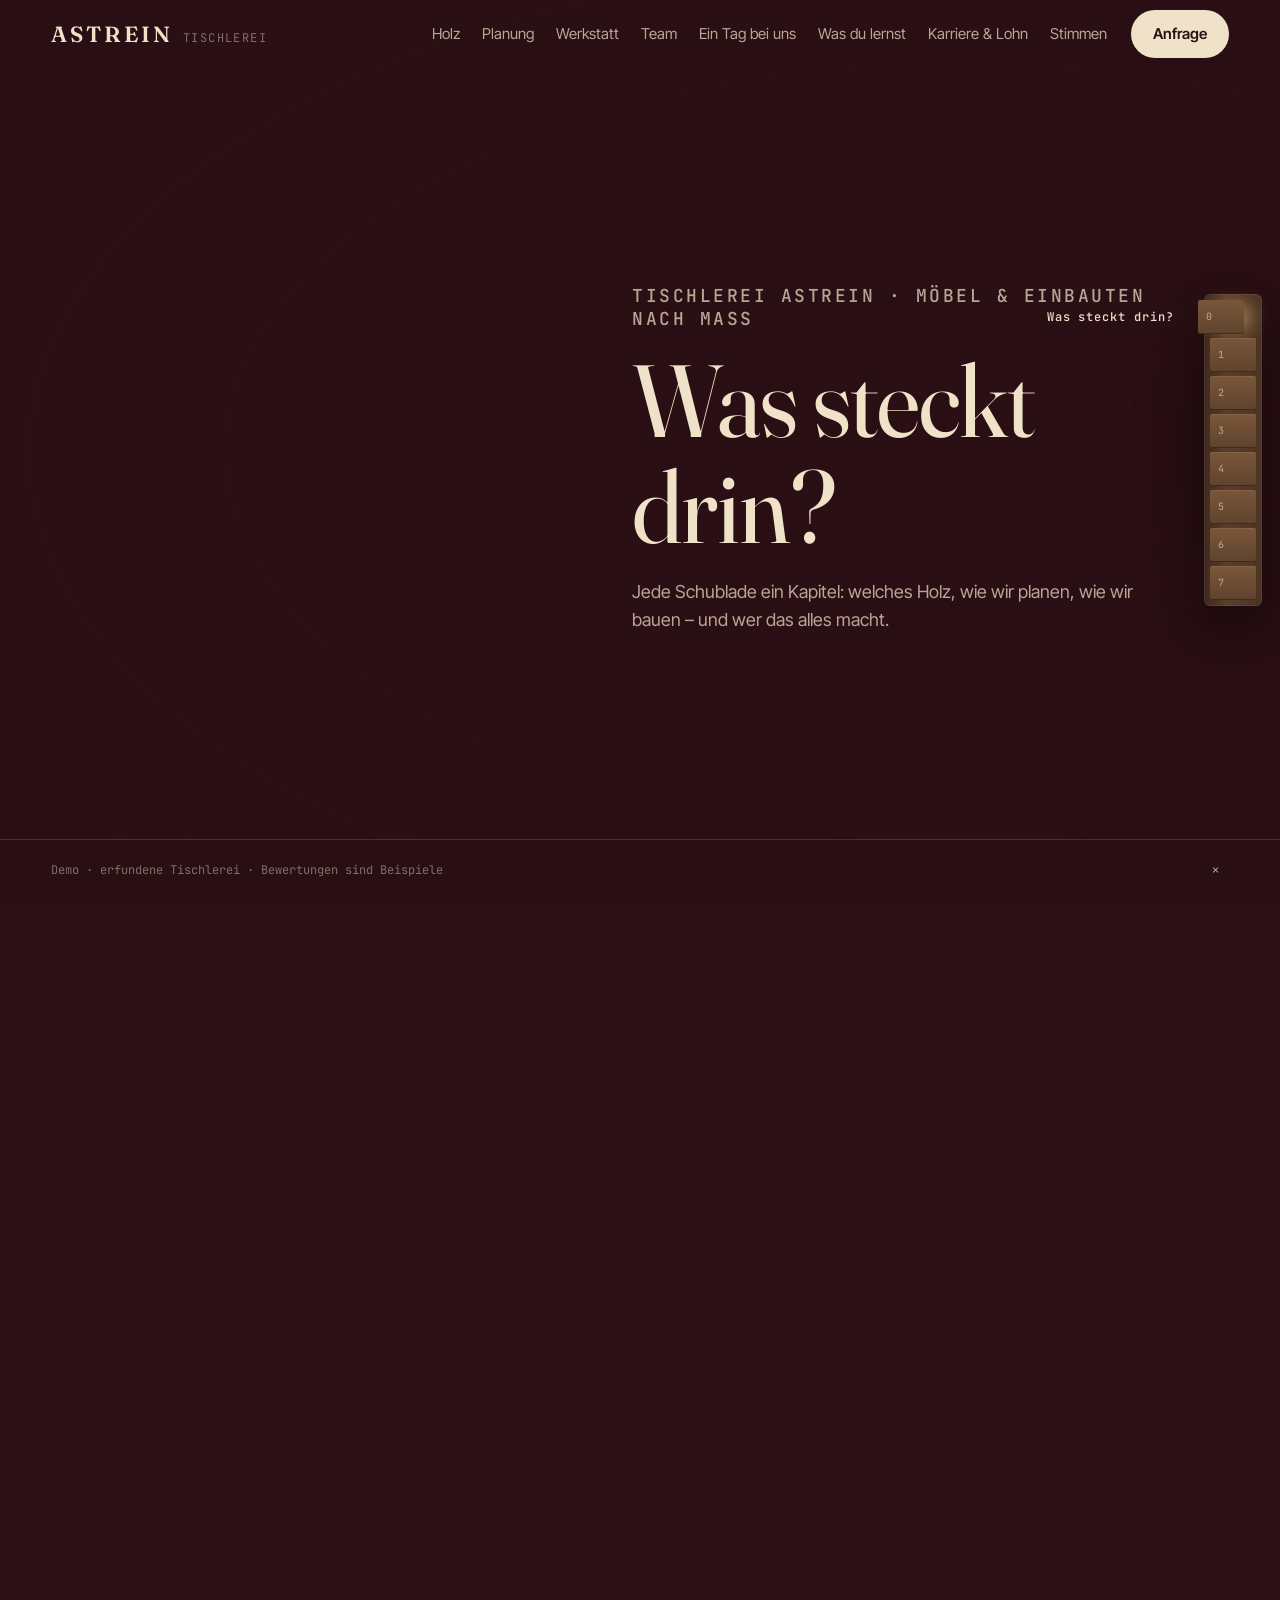
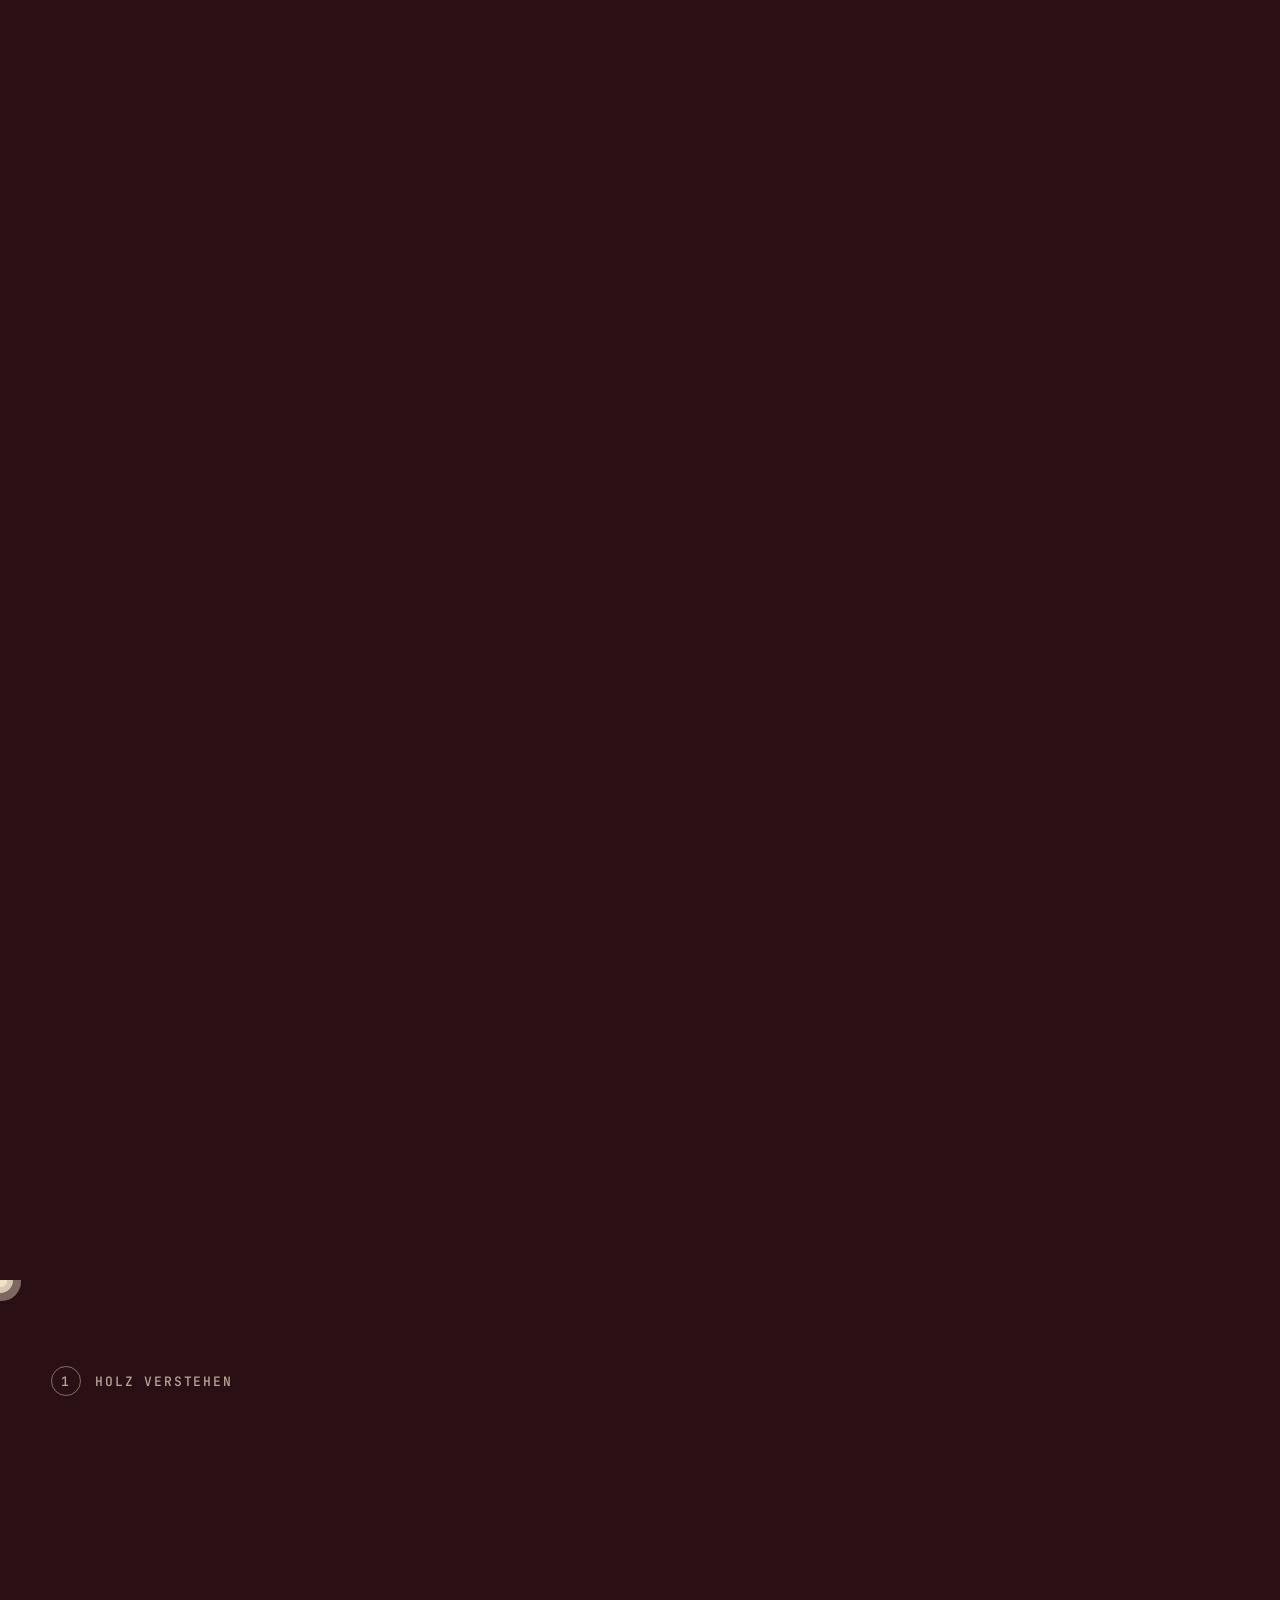
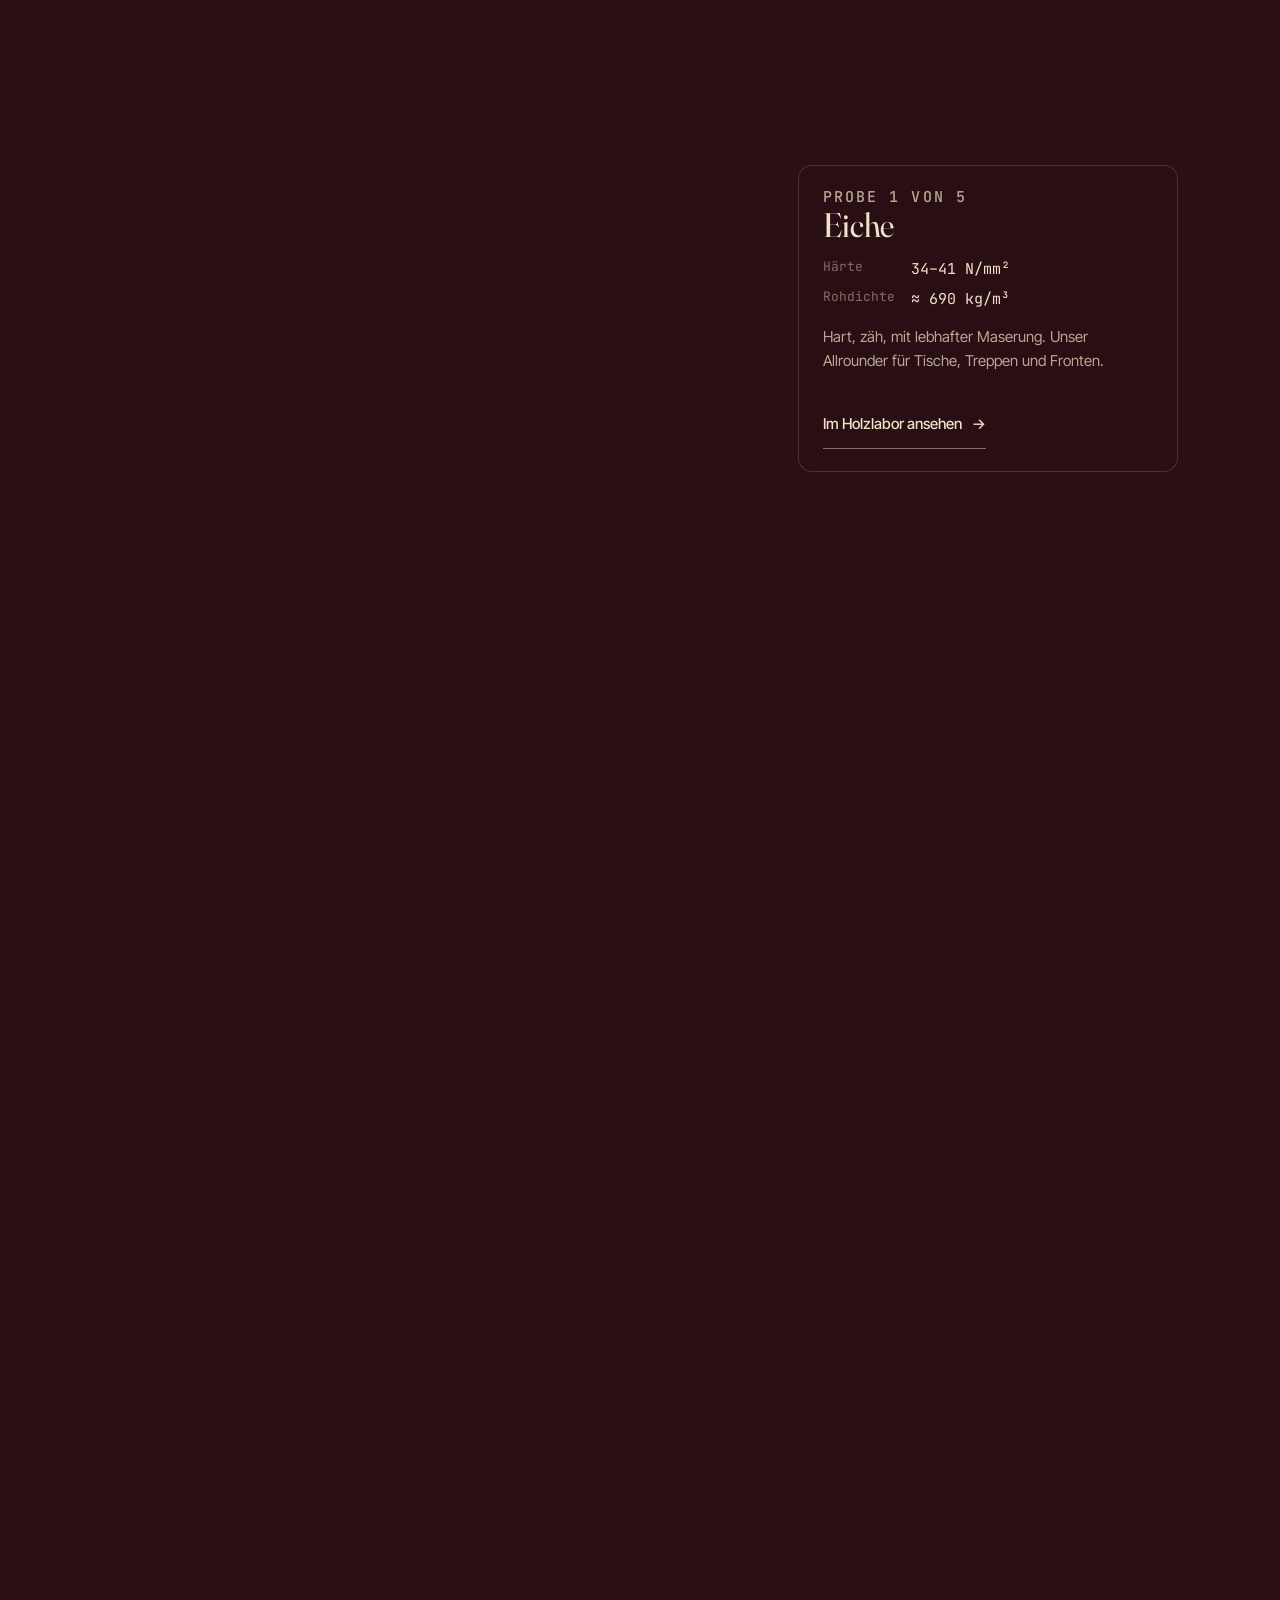
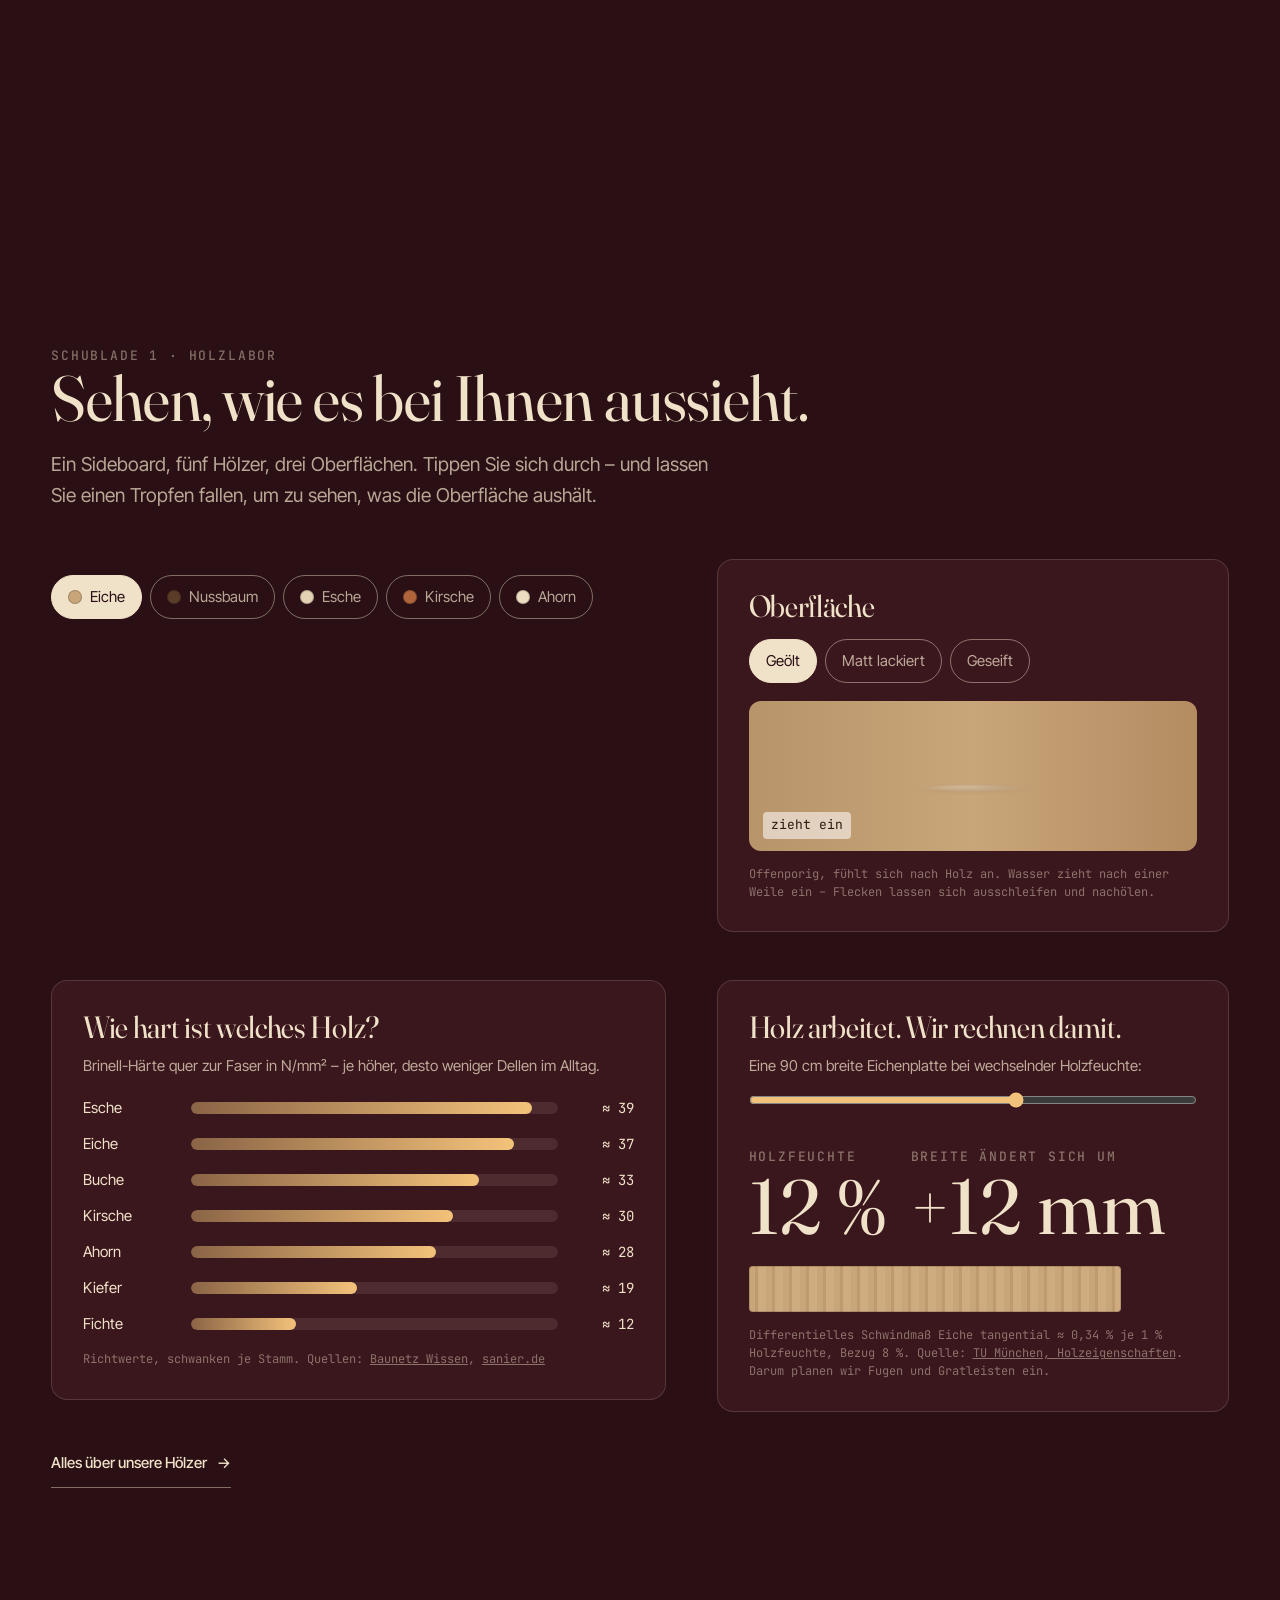
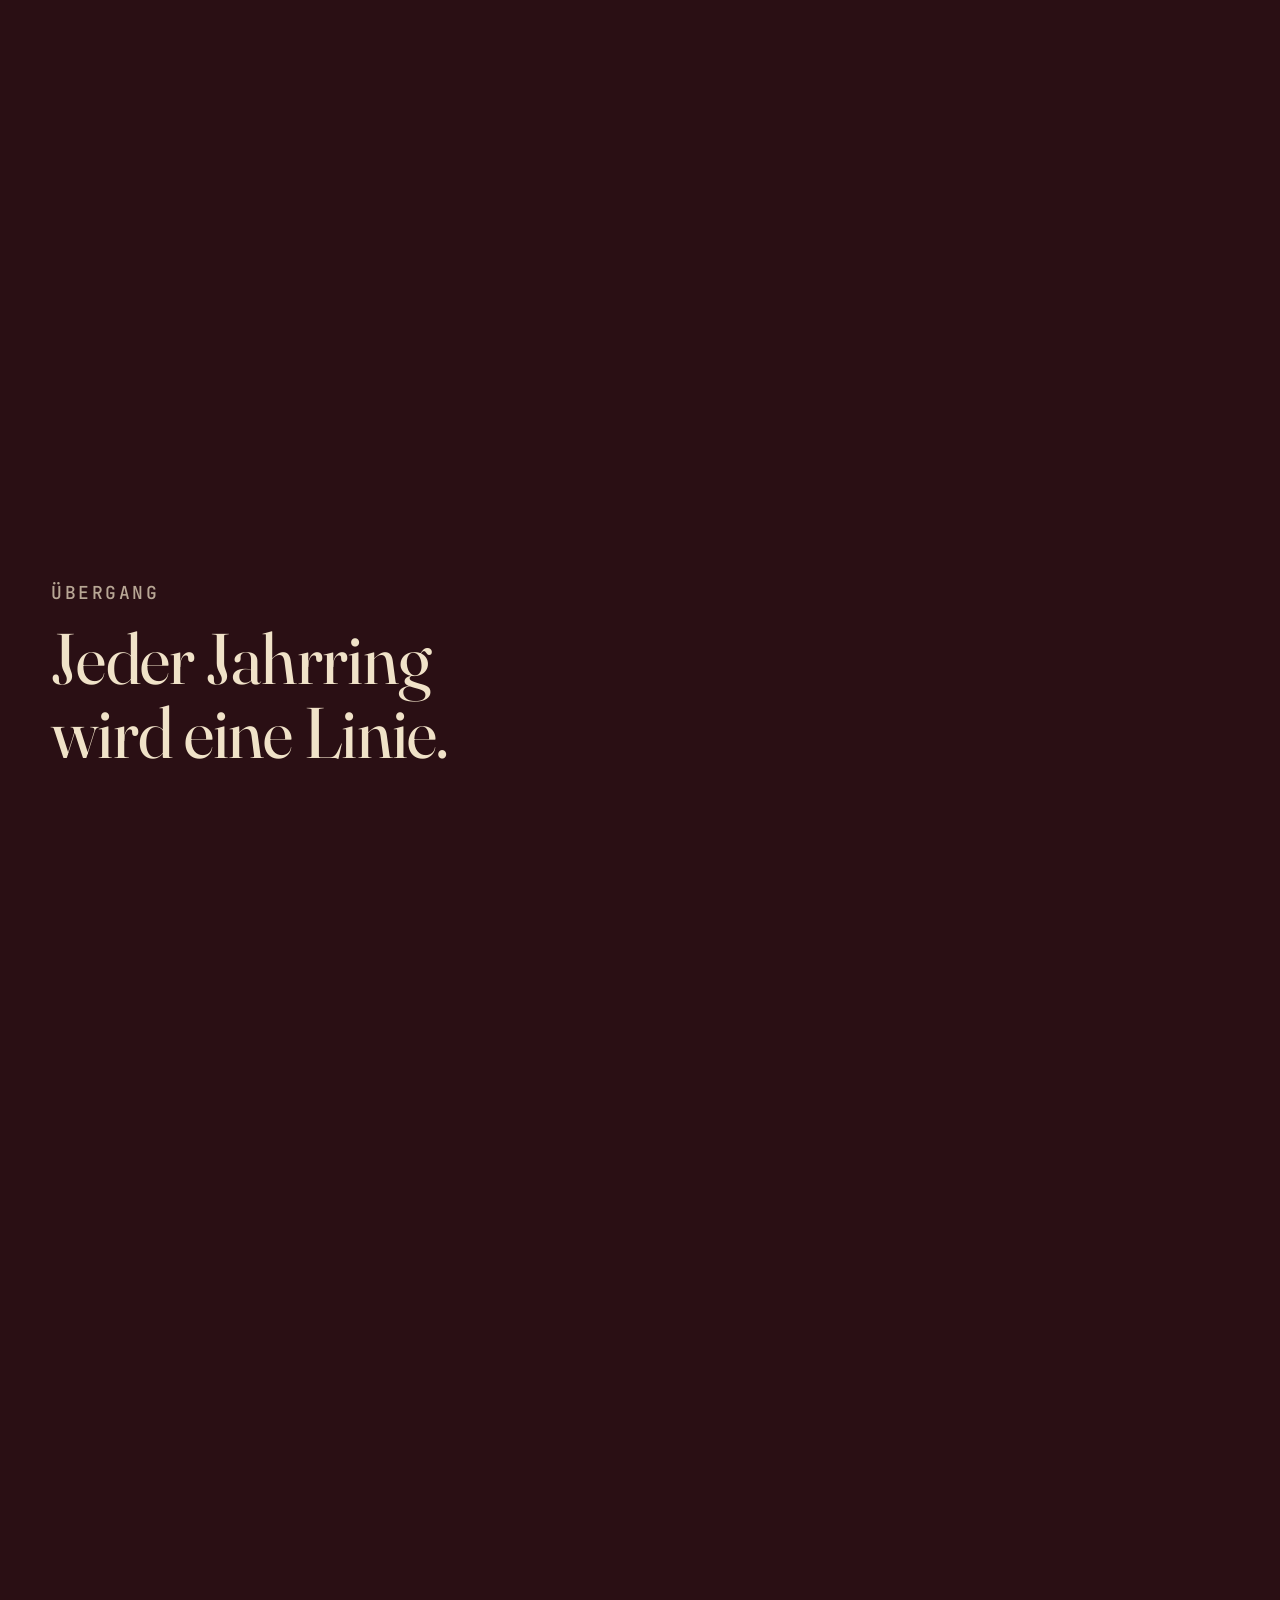
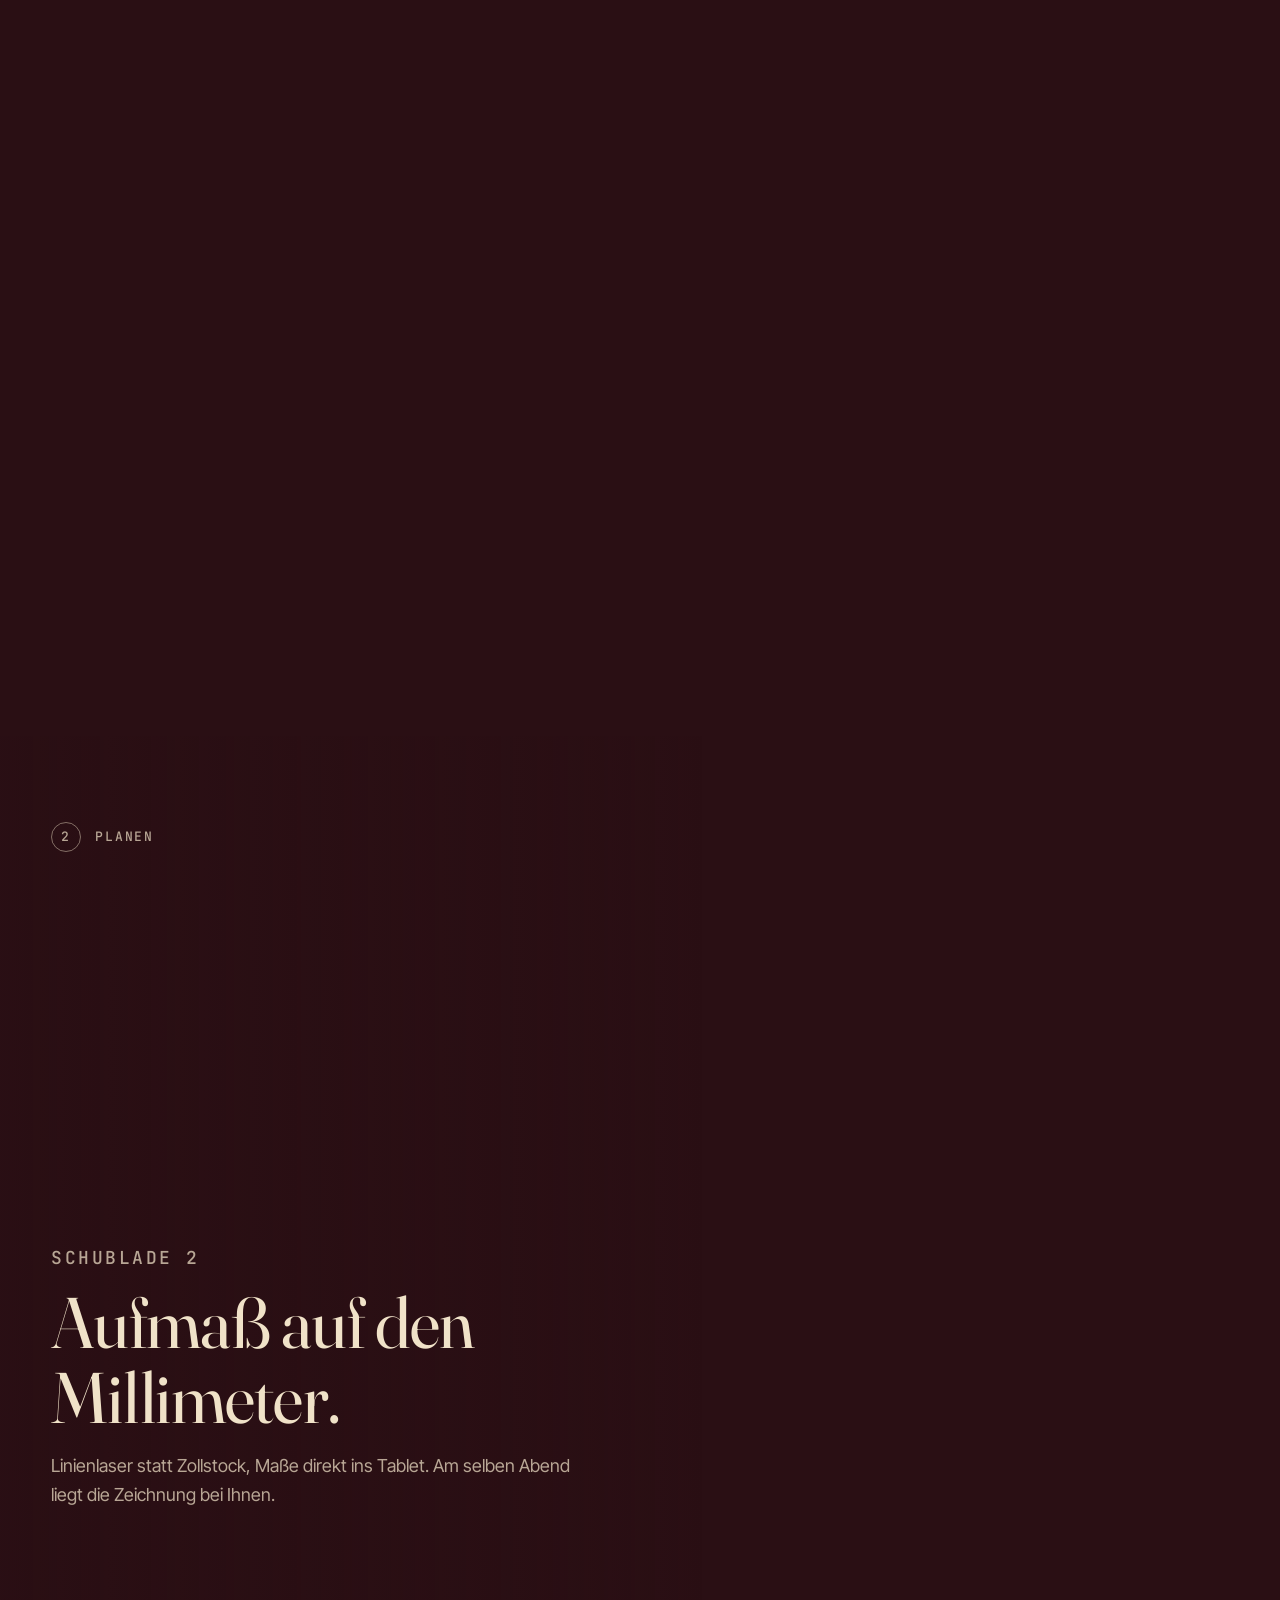
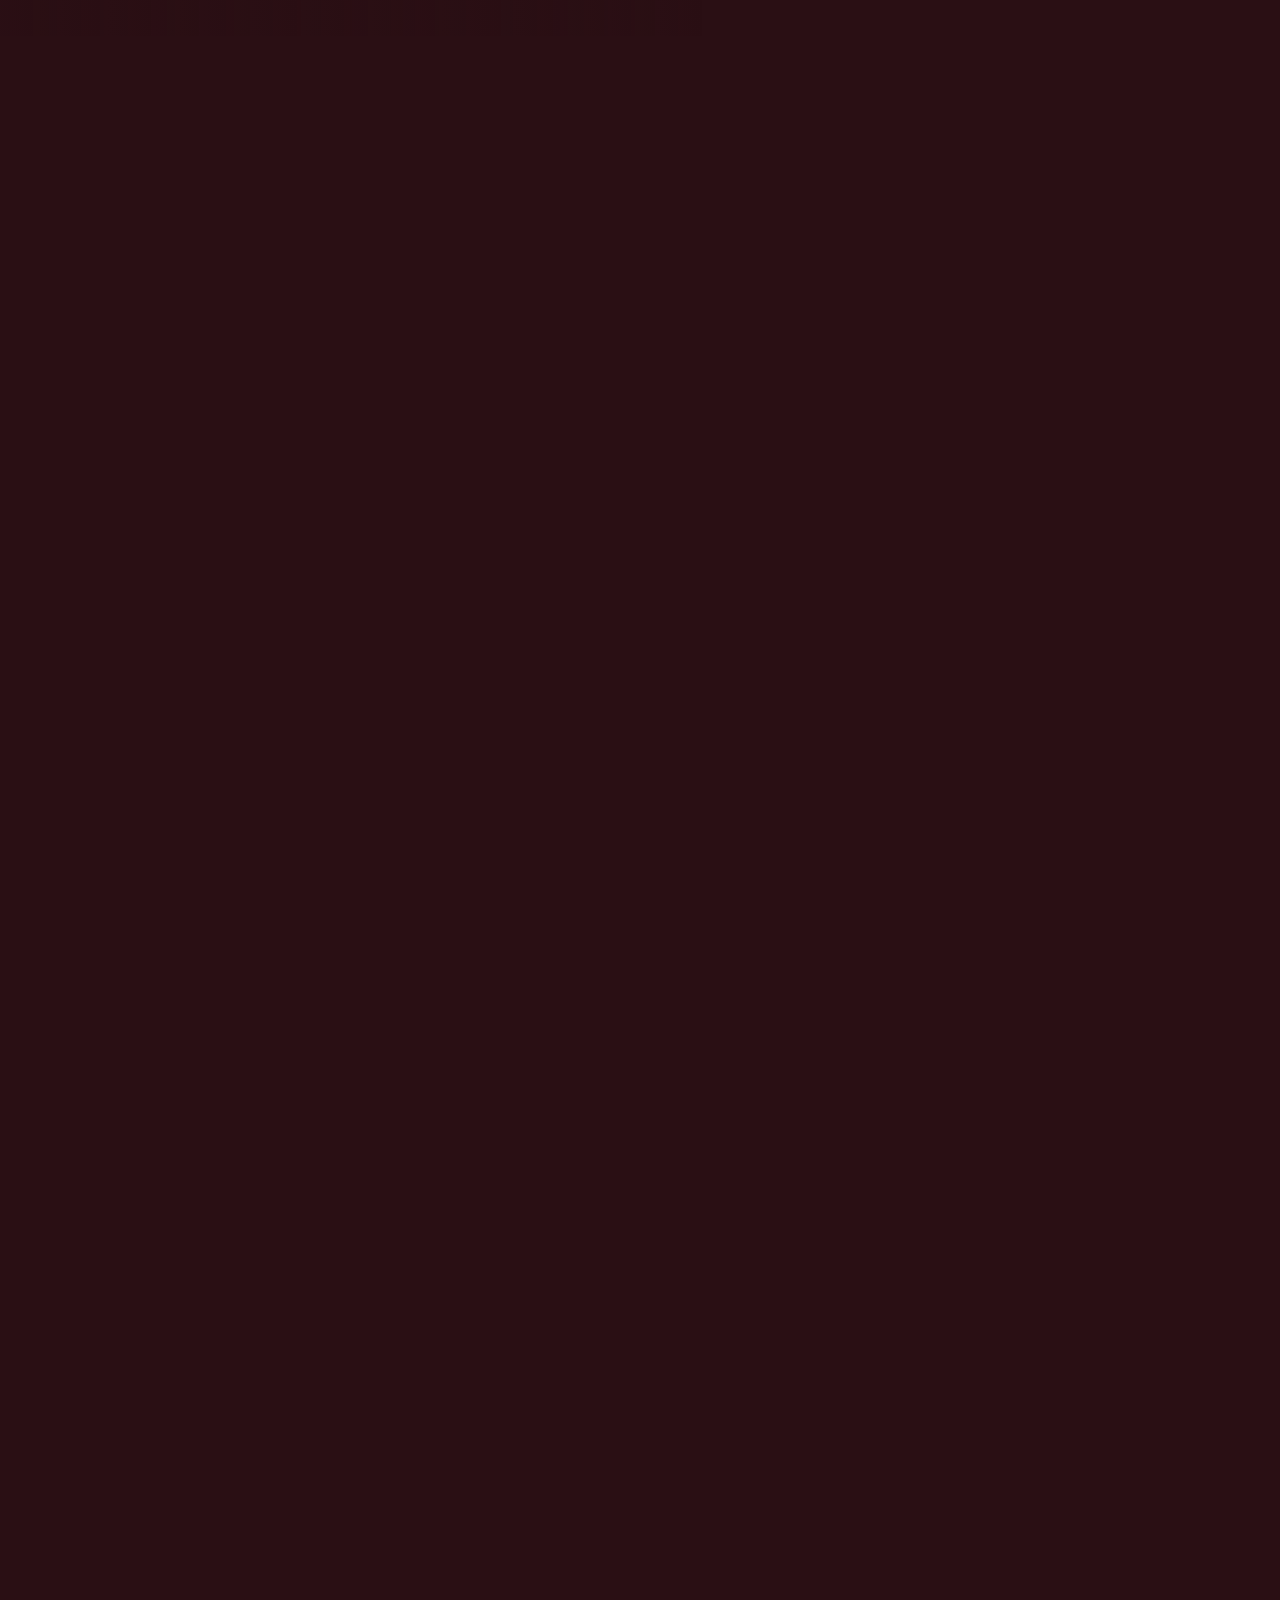
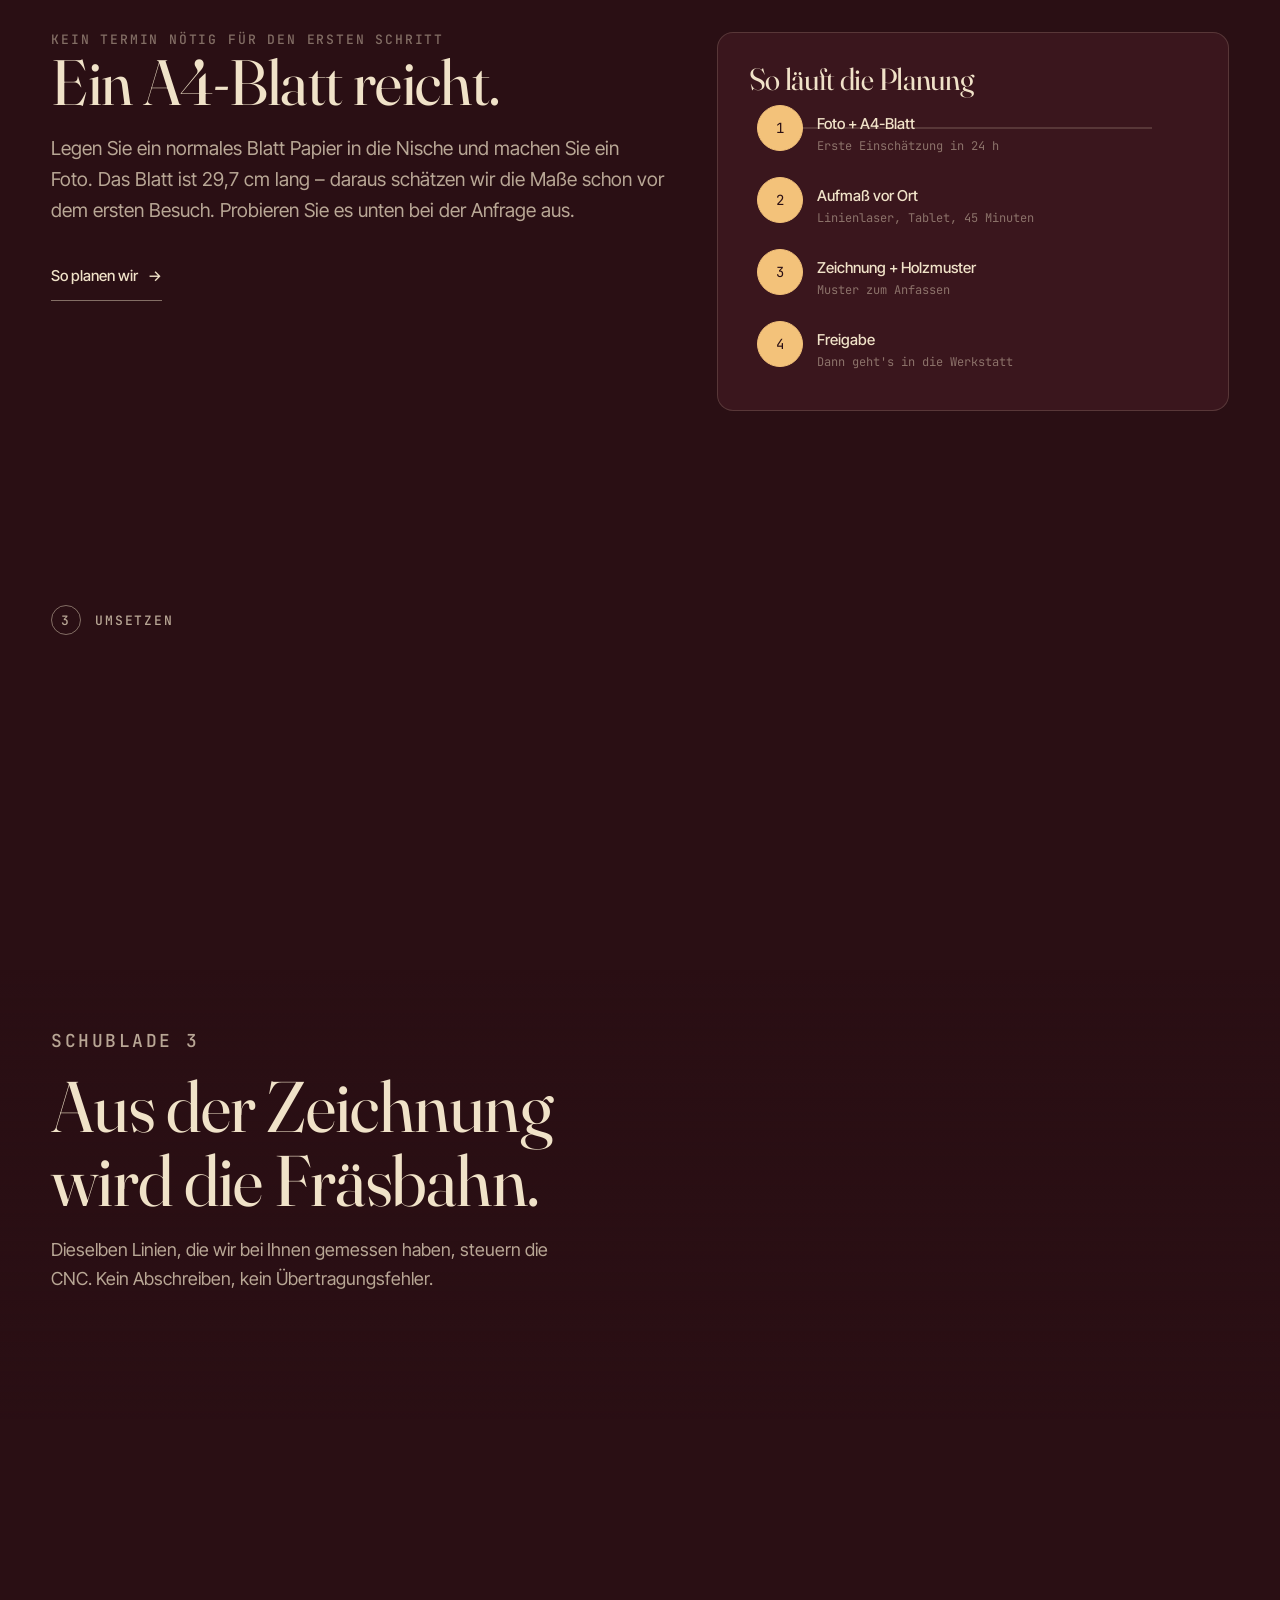
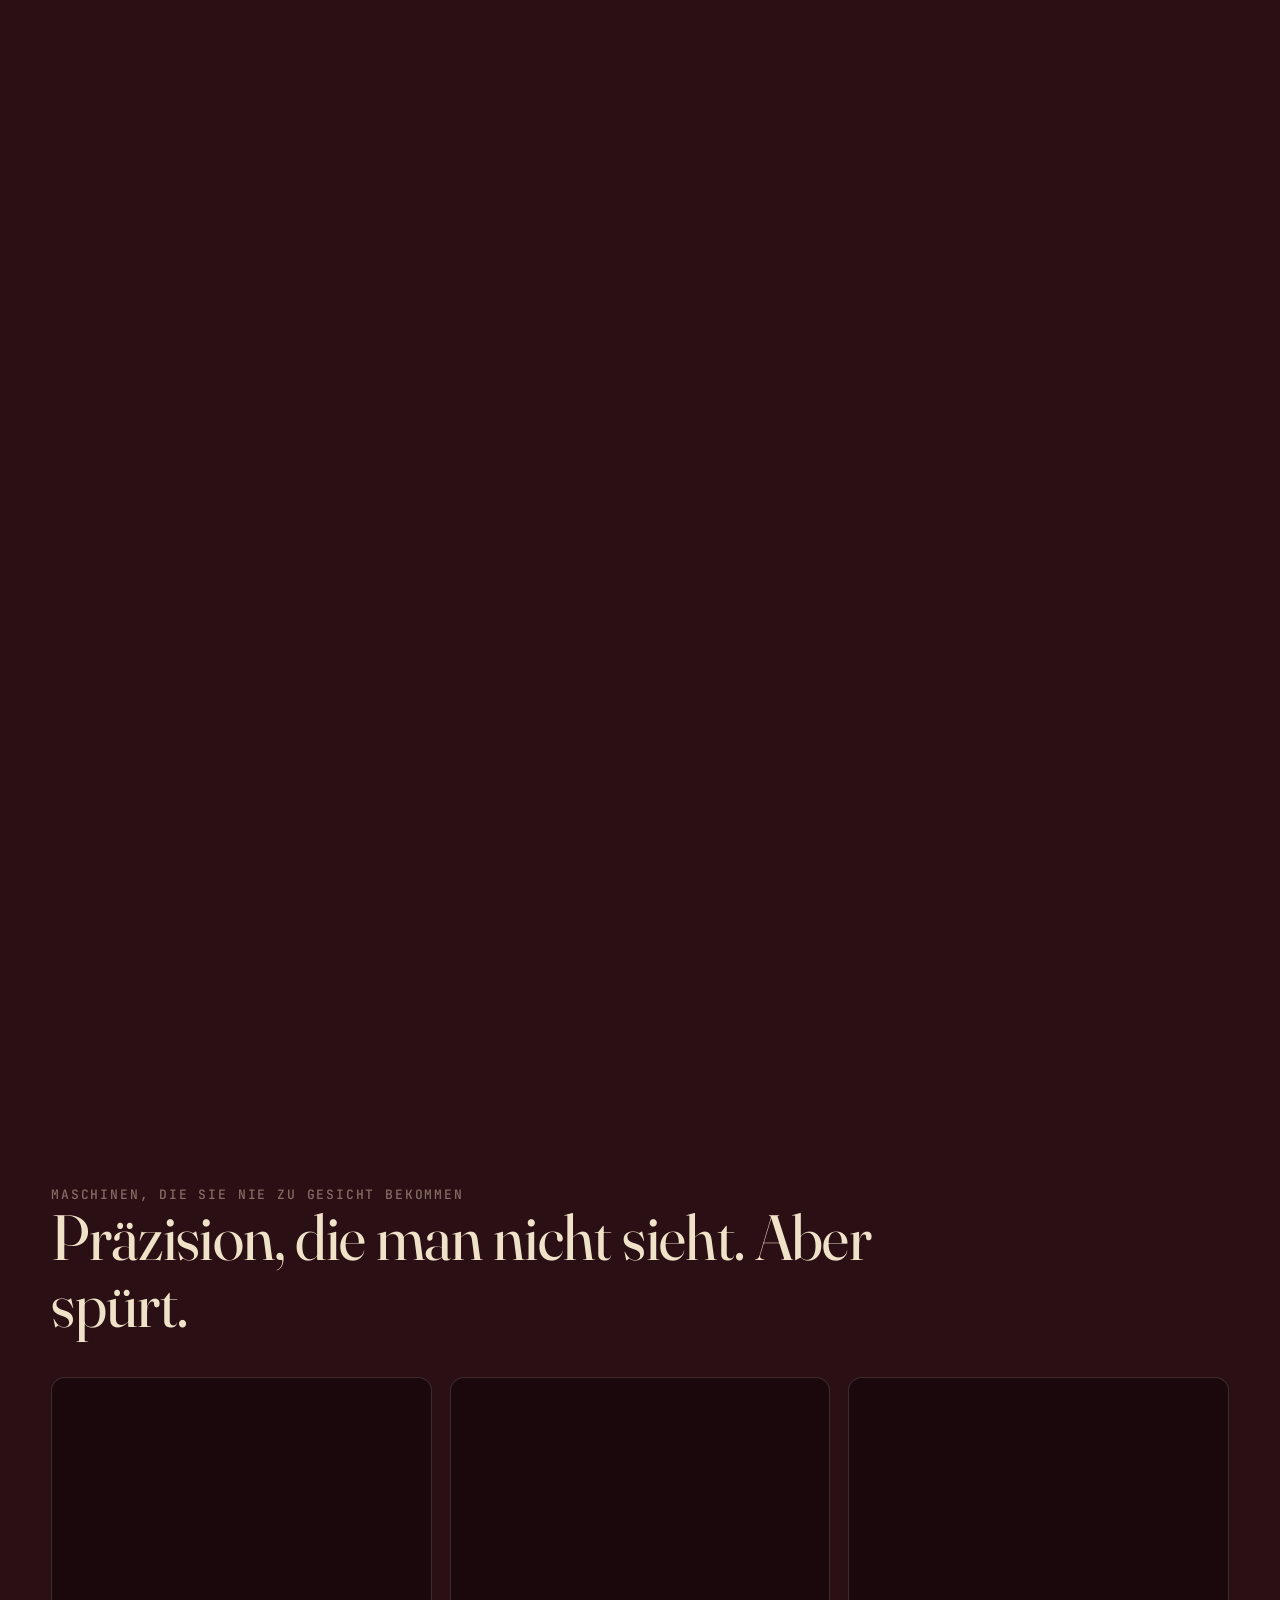
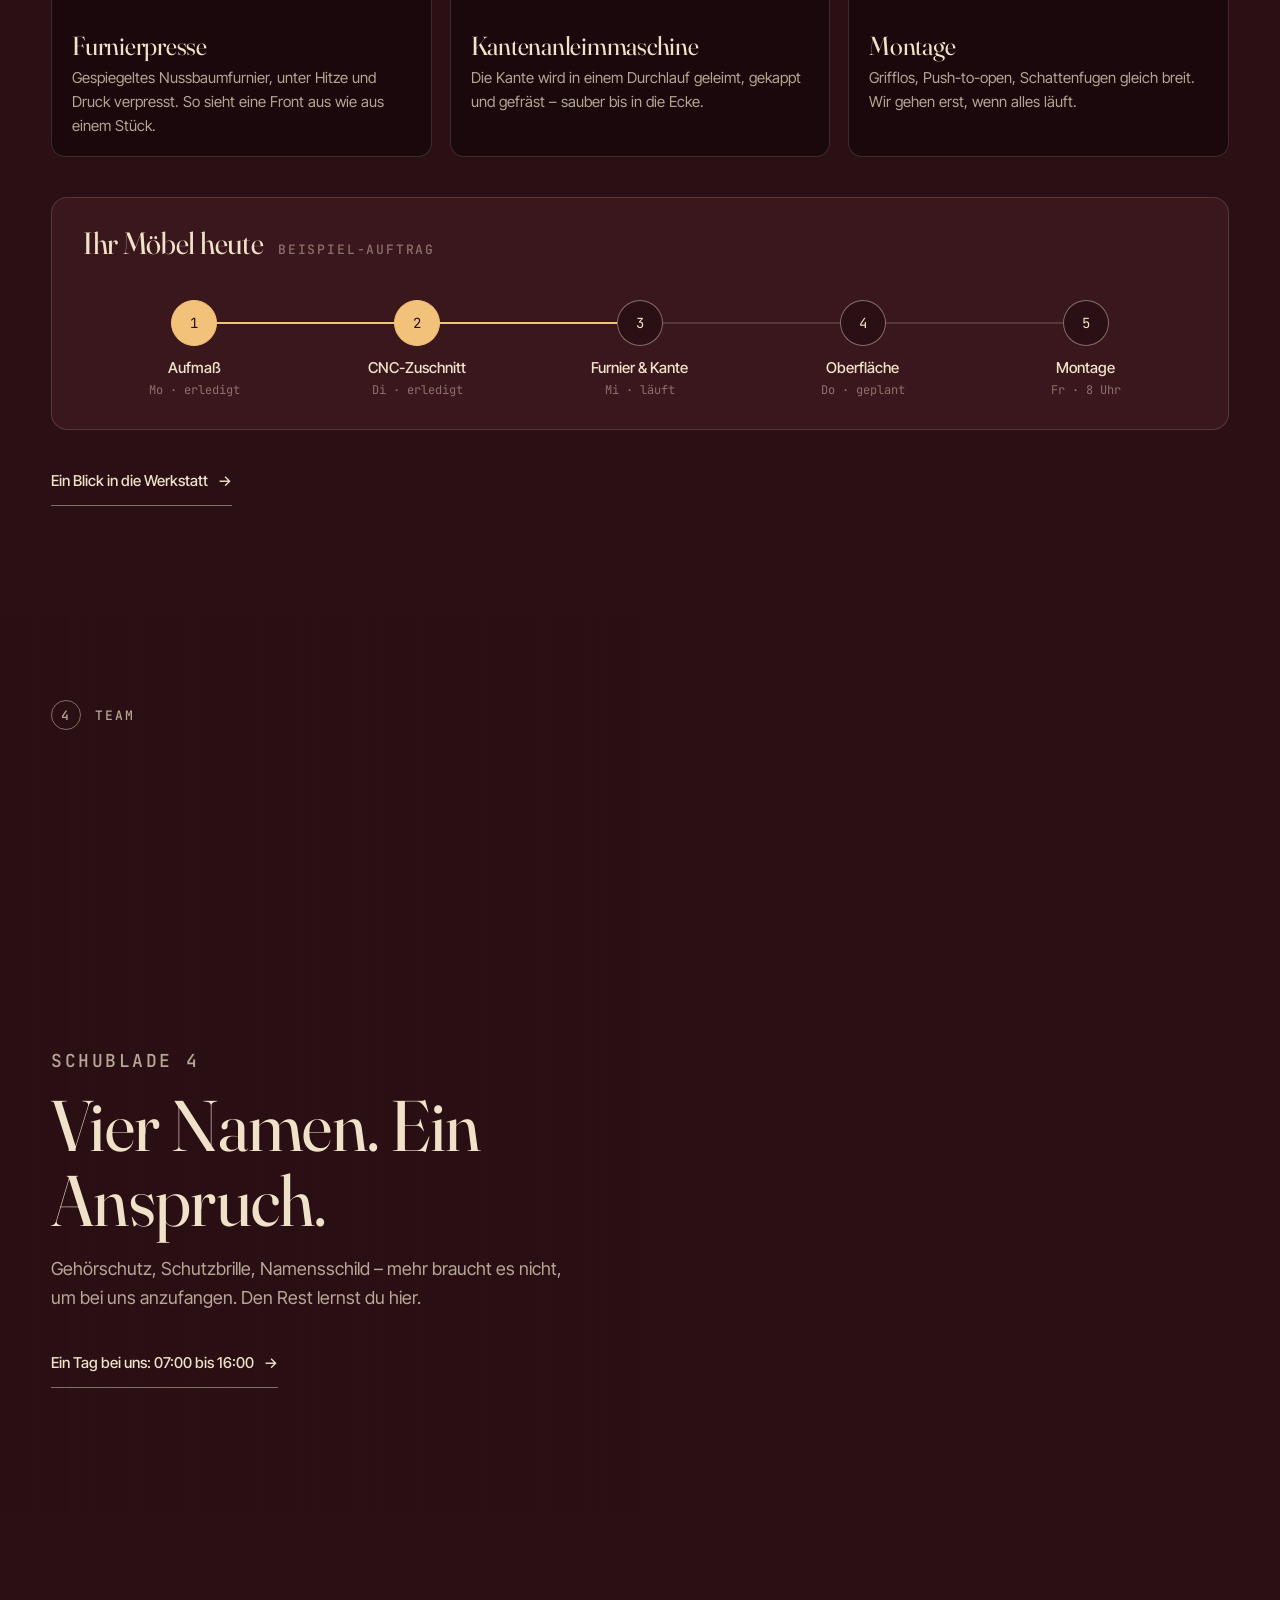
==== commit 764c14db: "V3 Neubau: Schublade-Hauptseite, Karriere/Holz/Planung/Werkstatt, Medien-Skripte, Lern-Storyboards C" ====
--- a/site/index.html
+++ b/site/index.html
@@ -2,181 +2,297 @@
 <html lang="de">
 <head>
 <meta charset="utf-8">
-<meta name="viewport" content="width=device-width, initial-scale=1, viewport-fit=cover">
-<title>ASTREIN Tischlerei (Demo)</title>
-<meta name="description" content="Demo von PROJEKT EX: Website für eine erfundene Tischlerei. Massivholzmöbel und Einbauten nach Maß.">
-<meta name="theme-color" content="#0f1a15">
-<link rel="preconnect" href="https://fonts.googleapis.com">
-<link rel="preconnect" href="https://fonts.gstatic.com" crossorigin>
-<link href="https://fonts.googleapis.com/css2?family=Barlow+Condensed:wght@500;700;800&family=Inter:wght@400;500;600&display=swap" rel="stylesheet">
+<meta name="viewport" content="width=device-width,initial-scale=1,viewport-fit=cover">
+<title>ASTREIN – Tischlerei · Was steckt drin?</title>
+<meta name="description" content="Tischlerei ASTREIN: Möbel und Einbauten nach Maß. Holz verstehen, präzise planen, modern fertigen. Demo-Seite.">
+<meta name="theme-color" content="#2a0f14">
+<link rel="preconnect" href="https://fonts.googleapis.com"><link rel="preconnect" href="https://fonts.gstatic.com" crossorigin>
+<link href="https://fonts.googleapis.com/css2?family=Caveat:wght@500&family=Fraunces:opsz,wght@9..144,300..600&family=Inter+Tight:wght@400;500;600&family=JetBrains+Mono:wght@400;500&display=swap" rel="stylesheet">
 <link rel="stylesheet" href="assets/css/style.css">
 </head>
 <body>
-<div class="demo"><span class="for">So könnte das für <span data-firma></span> aussehen. </span><b>Demo von <a href="https://projektex.de/" rel="noopener">PROJEKT EX</a></b><span class="short"> · erfundener Betrieb</span><span class="long">: erfundener Betrieb, alle Personen, Zahlen und Stimmen sind Beispiele.</span></div>
-
-<header class="top" id="top">
-  <a class="logo" href="#stamm" aria-label="ASTREIN Startseite">ASTREIN<small>Tischlerei</small></a>
-  <nav class="nav" id="nav" aria-label="Hauptmenü">
-    <a href="#stamm">Möbel</a><a href="#einbau">Einbau</a><a href="#holzlabor">Holzlabor</a><a href="#karriere">Karriere</a><a href="#bewertungen">Bewertungen</a>
-    <a class="btn" href="#anfrage">Projekt anfragen</a>
-  </nav>
-  <button class="burger" id="burger" aria-label="Menü öffnen" aria-expanded="false" aria-controls="nav"><i></i><i></i></button>
+<header class="hdr" id="hdr">
+  <a class="logo" href="./"><b class="firma">ASTREIN</b><span>Tischlerei</span></a>
+  <ul class="menu" id="menu">
+    <li><a href="#holz">Holz</a></li>
+    <li><a href="#planen">Planung</a></li>
+    <li><a href="#umsetzen">Werkstatt</a></li>
+    <li><a href="#team">Team</a></li>
+    <li><a href="tag.html">Ein Tag bei uns</a></li>
+    <li><a href="lernen.html">Was du lernst</a></li>
+    <li><a href="karriere.html">Karriere &amp; Lohn</a></li>
+    <li><a href="#stimmen">Stimmen</a></li>
+  </ul>
+  <a class="btn" href="#anfrage">Anfrage</a>
+  <button class="burger" id="burger" aria-label="Menü"><i></i><i></i></button>
 </header>
 
-<!-- KAPITEL 1: FILM Vom Stamm zum Tisch -->
-<section class="film" id="stamm" data-film="stamm" style="--len:520vh">
-  <div class="stage">
-    <img class="poster frame on" data-need="asf1" data-step="0" alt="Eichenstamm im nebligen Holzhof">
-    <img class="poster frame" data-need="asf2" data-step="1" alt="Tischler hobelt eine Baumkanten-Bohle">
-    <img class="poster frame" data-need="asf3" data-step="2" alt="Verleimte Eichenbohlen mit orangen Zwingen">
-    <img class="poster frame" data-need="asf4" data-step="3" alt="Fertiger Baumkantentisch im Esszimmer">
-    <video muted playsinline preload="auto" data-vid="stamm"></video>
+<nav class="kom" id="kom" aria-label="Kapitel">
+  <a href="#hero" data-n="0"><span>Was steckt drin?</span></a>
+  <a href="#holz" data-n="1"><span>Holz verstehen</span></a>
+  <a href="#planen" data-n="2"><span>Planen</span></a>
+  <a href="#umsetzen" data-n="3"><span>Umsetzen</span></a>
+  <a href="#team" data-n="4"><span>Team</span></a>
+  <a href="#vorteile" data-n="5"><span>Deine Vorteile</span></a>
+  <a href="#stimmen" data-n="6"><span>Stimmen</span></a>
+  <a href="#anfrage" data-n="7"><span>Anfrage</span></a>
+</nav>
+
+<main>
+<!-- 0 · Hero: Kommode, oberste Schublade glimmt → fährt auf (Film V1) -->
+<section class="stage" id="hero" data-ch="0">
+  <div class="pin">
+    <img class="media" data-k="ah1" alt="Hohe Nussbaum-Kommode mit sieben grifflosen Schubladen in einem dunklen Bordeaux-Raum, die oberste Schublade leuchtet">
+    <video class="media" data-v="v1" muted playsinline preload="auto" hidden></video>
+    <div class="glowfill" id="heroGlow"></div>
     <div class="shade"></div>
-    <div class="hero-copy">
-      <p class="kicker">Tischlerei · Massivholz · Einbau nach Maß</p>
-      <h1>Aus einem<br>Stamm.</h1>
-      <p class="lead">Wir bauen Möbel, die bleiben. Vom Baumstamm bis in Ihr Esszimmer, alles in unserer Werkstatt.</p>
-      <a class="btn" href="#anfrage">Projekt anfragen</a>
-    </div>
-    <ol class="steps" aria-label="Arbeitsschritte">
-      <li data-at="0"><b>01</b> Stamm</li>
-      <li data-at=".25"><b>02</b> Hobeln</li>
-      <li data-at=".5"><b>03</b> Verleimen</li>
-      <li data-at=".75"><b>04</b> Zuhause</li>
-    </ol>
-    <div class="say" data-at=".8"><h2>Ein Tisch für<br>50 Jahre.</h2></div>
-    <p class="scroll-hint">Scrollen</p>
-  </div>
-</section>
-
-<!-- KAPITEL 2: MOTION Holzlabor -->
-<section class="holzlabor" id="holzlabor">
-  <div class="wrap">
-    <header class="sec-head"><p class="kicker">Holzlabor</p><h2>Welches Holz<br>passt zu Ihnen?</h2><p class="lead">Tippen Sie eine Holzart an. Die Tischplatte wechselt sofort.</p></header>
-    <div class="lab">
-      <div class="table-view" data-need="m1-tisch">
-        <img class="tbl base" data-src="m1-tisch" alt="Massivholz-Esstisch mit Baumkante">
-        <img class="tbl over" alt="" aria-hidden="true">
+    <div class="copy">
+      <p class="eyebrow">Tischlerei <span class="firma">ASTREIN</span> · Möbel &amp; Einbauten nach Maß</p>
+      <h1>Was steckt<br>drin?</h1>
+      <p>Jede Schublade ein Kapitel: welches Holz, wie wir planen, wie wir bauen – und wer das alles macht.</p>
+    </div>
+    <div class="flash" id="heroFlash"></div>
+    <div class="hint">Schublade öffnen ↓</div>
+  </div>
+</section>
+
+<!-- 1 · Holz verstehen: Draufsicht Schublade mit 5 Proben -->
+<section class="stage" id="holz" data-ch="1" style="height:240vh">
+  <div class="pin">
+    <img class="media" data-k="ah2" alt="Draufsicht in eine geöffnete Schublade mit fünf Holzproben: Eiche, Nussbaum, Esche, Kirsche, Ahorn">
+    <div class="shade" style="background:linear-gradient(0deg,rgba(var(--bg-rgb),.55),transparent 45%)"></div>
+    <div class="chap"><b>1</b>Holz verstehen</div>
+    <div class="spots" id="spots"></div>
+    <div class="wcard" id="wcard" aria-live="polite"></div>
+  </div>
+</section>
+
+<div class="block" id="holzlabor">
+  <p class="eyebrow">Schublade 1 · Holzlabor</p>
+  <h2>Sehen, wie es bei Ihnen aussieht.</h2>
+  <p class="lead">Ein Sideboard, fünf Hölzer, drei Oberflächen. Tippen Sie sich durch – und lassen Sie einen Tropfen fallen, um zu sehen, was die Oberfläche aushält.</p>
+  <div class="grid2">
+    <div>
+      <div class="konf-img" id="konfImg"><div class="fin" id="konfFin"></div></div>
+      <div class="chips" id="konfWood"></div>
+    </div>
+    <div class="panel">
+      <h3>Oberfläche</h3>
+      <div class="chips" id="konfFinish"></div>
+      <div class="drop" id="drop"><i></i><b id="dropTxt">Tropfen fallen lassen</b></div>
+      <p class="src" id="finTxt"></p>
+    </div>
+  </div>
+  <div class="grid2">
+    <div class="panel">
+      <h3>Wie hart ist welches Holz?</h3>
+      <p style="color:var(--cr2);font-size:15px">Brinell-Härte quer zur Faser in N/mm² – je höher, desto weniger Dellen im Alltag.</p>
+      <div class="bars" id="bars"></div>
+      <span class="src">Richtwerte, schwanken je Stamm. Quellen: <a href="https://www.baunetzwissen.de/glossar/b/brinell-haerte-6941060" target="_blank" rel="noopener">Baunetz Wissen</a>, <a href="https://www.sanier.de/holz/holzhaerte" target="_blank" rel="noopener">sanier.de</a></span>
+    </div>
+    <div class="panel">
+      <h3>Holz arbeitet. Wir rechnen damit.</h3>
+      <p style="color:var(--cr2);font-size:15px">Eine 90 cm breite Eichenplatte bei wechselnder Holzfeuchte:</p>
+      <input class="range" id="feuchte" type="range" min="6" max="16" value="12" aria-label="Holzfeuchte in Prozent">
+      <div class="calc-out"><div><span class="eyebrow">Holzfeuchte</span><div class="big mono" id="hfOut">12 %</div></div><div><span class="eyebrow">Breite ändert sich um</span><div class="big mono" id="mmOut">+12 mm</div></div></div>
+      <div class="plank" id="plank" style="width:80%"></div>
+      <span class="src">Differentielles Schwindmaß Eiche tangential ≈ 0,34 % je 1 % Holzfeuchte, Bezug 8 %. Quelle: <a href="https://webarchiv.typo3.tum.de/ED/ARC/ls-ebb/fileadmin/w00cgv/ebb/Scripten_Allgemein/Holz_Eigenschaften_Merkmale.pdf" target="_blank" rel="noopener">TU München, Holzeigenschaften</a>. Darum planen wir Fugen und Gratleisten ein.</span>
+    </div>
+  </div>
+  <a class="more" href="holz.html">Alles über unsere Hölzer</a>
+</div>
+
+<!-- Übergang: Hirnholz-Makro → Poren werden Planlinien -->
+<section class="stage" id="makro" data-ch="1">
+  <div class="pin">
+    <img class="media" data-k="ah3" alt="Makroaufnahme Hirnholz Eiche mit Jahrringen und Poren" id="makroImg">
+    <svg viewBox="0 0 1600 900" preserveAspectRatio="xMidYMid slice" aria-hidden="true"><path id="planPath" d=""/></svg>
+    <div class="copy"><p class="eyebrow">Übergang</p><h2 id="makroTxt">Jeder Jahrring<br>wird eine Linie.</h2></div>
+  </div>
+</section>
+
+<!-- 2 · Planen -->
+<section class="stage" id="planen" data-ch="2" style="height:260vh">
+  <div class="pin">
+    <img class="media" data-k="ah4" alt="Geöffnete Schublade mit Laser-Entfernungsmesser, Tablet mit Nischenzeichnung und Bleistift" id="planA">
+    <img class="media" data-k="ah5" alt="Tischler misst eine leere Treppennische mit grünem Kreuzlinienlaser" id="planB" style="opacity:0">
+    <video class="media" data-v="v2" muted playsinline preload="auto" hidden></video>
+    <div class="shade" style="background:linear-gradient(90deg,rgba(var(--bg-rgb),.7),transparent 55%)"></div>
+    <div class="chap"><b>2</b>Planen</div>
+    <div class="copy" id="planCopy">
+      <p class="eyebrow" id="planEy">Schublade 2</p>
+      <h2 id="planH">Aufmaß auf den Millimeter.</h2>
+      <p id="planP">Linienlaser statt Zollstock, Maße direkt ins Tablet. Am selben Abend liegt die Zeichnung bei Ihnen.</p>
+    </div>
+  </div>
+</section>
+<div class="block">
+  <div class="grid2">
+    <div>
+      <p class="eyebrow">Kein Termin nötig für den ersten Schritt</p>
+      <h2>Ein A4-Blatt reicht.</h2>
+      <p class="lead">Legen Sie ein normales Blatt Papier in die Nische und machen Sie ein Foto. Das Blatt ist 29,7 cm lang – daraus schätzen wir die Maße schon vor dem ersten Besuch. Probieren Sie es unten bei der Anfrage aus.</p>
+      <a class="more" href="planung.html">So planen wir</a>
+    </div>
+    <div class="panel">
+      <h3>So läuft die Planung</h3>
+      <div class="track" style="grid-template-columns:1fr;gap:14px;margin-top:10px">
+        <div class="step on" style="display:grid;grid-template-columns:46px 1fr;gap:14px;text-align:left;align-items:center"><i>1</i><div><b>Foto + A4-Blatt</b><small>Erste Einschätzung in 24 h</small></div></div>
+        <div class="step on" style="display:grid;grid-template-columns:46px 1fr;gap:14px;text-align:left;align-items:center"><i>2</i><div><b>Aufmaß vor Ort</b><small>Linienlaser, Tablet, 45 Minuten</small></div></div>
+        <div class="step on" style="display:grid;grid-template-columns:46px 1fr;gap:14px;text-align:left;align-items:center"><i>3</i><div><b>Zeichnung + Holzmuster</b><small>Muster zum Anfassen</small></div></div>
+        <div class="step on" style="display:grid;grid-template-columns:46px 1fr;gap:14px;text-align:left;align-items:center"><i>4</i><div><b>Freigabe</b><small>Dann geht's in die Werkstatt</small></div></div>
       </div>
-      <div class="woods" role="radiogroup" aria-label="Holzart">
-        <button role="radio" aria-checked="true" data-wood="eiche" style="--w:#c49a63">Eiche<small>hart, hell, lebendig</small></button>
-        <button role="radio" aria-checked="false" data-wood="nussbaum" style="--w:#5a3b26">Nussbaum<small>dunkel, edel, warm</small></button>
-        <button role="radio" aria-checked="false" data-wood="esche" style="--w:#d9c3a0">Esche<small>hell, kräftige Maserung</small></button>
-        <button role="radio" aria-checked="false" data-wood="kirsche" style="--w:#a0583a">Kirsche<small>rötlich, dunkelt nach</small></button>
-        <button role="radio" aria-checked="false" data-wood="ulme" style="--w:#8b6a45">Ulme<small>wild gemasert, selten</small></button>
+    </div>
+  </div>
+</div>
+
+<!-- 3 · Umsetzen -->
+<section class="stage" id="umsetzen" data-ch="3" style="height:240vh">
+  <div class="pin">
+    <img class="media" data-k="ah6" alt="CNC-Nesting-Fräse fräst Möbelteile aus einer Platte, Absaugung mit Bürstenhaube">
+    <video class="media" data-v="v3" muted playsinline preload="auto" hidden></video>
+    <svg viewBox="0 0 1600 900" preserveAspectRatio="xMidYMid slice" style="position:absolute;inset:0;width:100%;height:100%;z-index:2" aria-hidden="true"><path id="toolPath" d="" fill="none" stroke="#f3c27a" stroke-width="2" vector-effect="non-scaling-stroke"/></svg>
+    <div class="shade" style="background:linear-gradient(0deg,rgba(var(--bg-rgb),.75),transparent 50%)"></div>
+    <div class="chap"><b>3</b>Umsetzen</div>
+    <div class="copy">
+      <p class="eyebrow">Schublade 3</p>
+      <h2>Aus der Zeichnung wird die Fräsbahn.</h2>
+      <p>Dieselben Linien, die wir bei Ihnen gemessen haben, steuern die CNC. Kein Abschreiben, kein Übertragungsfehler.</p>
+    </div>
+  </div>
+</section>
+<div class="block">
+  <p class="eyebrow">Maschinen, die Sie nie zu Gesicht bekommen</p>
+  <h2>Präzision, die man nicht sieht. Aber spürt.</h2>
+  <div class="cards3">
+    <article class="vcard"><div class="m"><img data-k="ah7" alt="Zwei Tischler legen Nussbaum-Furnier in die Furnierpresse"><video data-v="v4" muted loop playsinline preload="none" hidden></video></div><div class="c"><h3>Furnierpresse</h3><p>Gespiegeltes Nussbaumfurnier, unter Hitze und Druck verpresst. So sieht eine Front aus wie aus einem Stück.</p></div></article>
+    <article class="vcard"><div class="m"><img data-k="ah8" alt="Auszubildende an der Kantenanleimmaschine, Ausbilder daneben"><video data-v="v5" muted loop playsinline preload="none" hidden></video></div><div class="c"><h3>Kantenanleimmaschine</h3><p>Die Kante wird in einem Durchlauf geleimt, gekappt und gefräst – sauber bis in die Ecke.</p></div></article>
+    <article class="vcard"><div class="m"><img data-k="ah12" alt="Fertiger Einbauschrank unter der Treppe, Tischler prüft die Schattenfuge"><video data-v="v6" muted loop playsinline preload="none" hidden></video></div><div class="c"><h3>Montage</h3><p>Grifflos, Push-to-open, Schattenfugen gleich breit. Wir gehen erst, wenn alles läuft.</p></div></article>
+  </div>
+  <div class="panel" style="margin-top:40px">
+    <h3>Ihr Möbel heute <span class="eyebrow" style="margin-left:10px">Beispiel-Auftrag</span></h3>
+    <div class="track" id="track"><div class="fill" id="trackFill"></div>
+      <div class="step"><i>1</i><b>Aufmaß</b><small>Mo · erledigt</small></div>
+      <div class="step"><i>2</i><b>CNC-Zuschnitt</b><small>Di · erledigt</small></div>
+      <div class="step"><i>3</i><b>Furnier &amp; Kante</b><small>Mi · läuft</small></div>
+      <div class="step"><i>4</i><b>Oberfläche</b><small>Do · geplant</small></div>
+      <div class="step"><i>5</i><b>Montage</b><small>Fr · 8 Uhr</small></div>
+    </div>
+  </div>
+  <a class="more" href="werkstatt.html">Ein Blick in die Werkstatt</a>
+</div>
+
+<!-- 4 · Team -->
+<section class="stage" id="team" data-ch="4" style="height:220vh">
+  <div class="pin">
+    <img class="media" data-k="ah9" alt="Schublade mit Gehörschutz, Schutzbrille und vier Namensschildern" id="teamA">
+    <img class="media" data-k="ah10" alt="Vier junge Tischlerinnen und Tischler in schwarzer Arbeitskleidung in der Werkstatt" id="teamB" style="opacity:0">
+    <div class="shade" style="background:linear-gradient(90deg,rgba(var(--bg-rgb),.75),transparent 50%)"></div>
+    <div class="badges" id="badges"></div>
+    <div class="people" id="people" style="opacity:0"></div>
+    <div class="chap"><b>4</b>Team</div>
+    <div class="copy">
+      <p class="eyebrow">Schublade 4</p>
+      <h2 id="teamH">Vier Namen. Ein Anspruch.</h2>
+      <p id="teamP">Gehörschutz, Schutzbrille, Namensschild – mehr braucht es nicht, um bei uns anzufangen. Den Rest lernst du hier.</p>
+      <a class="more" href="tag.html">Ein Tag bei uns: 07:00 bis 16:00</a>
+    </div>
+  </div>
+</section>
+
+<!-- 5 · Deine Vorteile -->
+<section class="stage" id="vorteile" data-ch="5" style="height:140vh">
+  <div class="pin">
+    <img class="media" data-k="ah11" alt="Schublade mit sechs cremefarbenen Karten">
+    <div class="shade" style="background:linear-gradient(0deg,rgba(var(--bg-rgb),.85),transparent 60%)"></div>
+    <div class="chap"><b>5</b>Deine Vorteile</div>
+    <div class="copy"><p class="eyebrow">Schublade 5 · offen gelegt</p><h2>Was du bei uns verdienst. Schwarz auf Weiß.</h2></div>
+  </div>
+</section>
+<div class="block" id="lohn">
+  <p class="lead">Wir zahlen nach Tarif Tischlerhandwerk Berlin. Kein „nach Vereinbarung“, kein Rätselraten.</p>
+  <div class="paycards" id="paycards">
+    <div class="pay"><p class="eyebrow">Ausbildung · 1. Jahr</p><div class="amt">810 €</div><p>pro Monat, brutto</p></div>
+    <div class="pay"><p class="eyebrow">Ausbildung · 2. Jahr</p><div class="amt">900 €</div><p>pro Monat, brutto</p></div>
+    <div class="pay"><p class="eyebrow">Ausbildung · 3. Jahr</p><div class="amt">1.050 €</div><p>pro Monat, brutto</p></div>
+    <div class="pay"><p class="eyebrow">Geselle / Gesellin</p><div class="amt">16,97 €</div><p>pro Stunde · ≈ 2.842 € im Monat bei 38,5 h</p></div>
+    <div class="pay"><p class="eyebrow">CNC-Fachkraft · Technik</p><div class="amt">23,76 €</div><p>pro Stunde (Entgeltgruppe 6)</p></div>
+    <div class="pay"><p class="eyebrow">Meister mit Leitung</p><div class="amt">29,70 €</div><p>pro Stunde (Entgeltgruppe 8)</p></div>
+  </div>
+  <span class="src">Quellen: Tarifbroschüre Tischlerhandwerk Berlin ab 01.01.2026 (<a href="https://www.berlin.de/sen/arbeit/arbeits-und-tarifrecht/tarifbroschueren-nach-wirtschaftsbereichen/branche-t/tischlerhandwerk_01_broschuere_ab_01_2026_stand_04_2025.pdf" target="_blank" rel="noopener">berlin.de</a>), Ausbildungsvergütungen Stand 08/2026 (<a href="https://www.berlin.de/sen/arbeit/beschaeftigung/tarifregister/tarifinformationen/ausbildungsverguetungen/ausbildungsverguetungen_stand_august_2026.pdf" target="_blank" rel="noopener">berlin.de</a>). Monat = 167,5 h.</span>
+  <div class="grid2">
+    <div class="panel">
+      <h3>Dein Lohnrechner</h3>
+      <div class="form">
+        <label>Stufe<select id="lrStufe"></select></label>
+        <label>Stunden pro Woche <input id="lrStd" type="number" min="10" max="45" value="38.5" step="0.5"></label>
       </div>
-    </div>
-  </div>
-</section>
-
-<!-- KAPITEL 3: FILM Einbau nach Maß (Nische) -->
-<section class="film einbau" id="einbau" data-film="nische" style="--len:460vh">
-  <div class="stage">
-    <img class="poster" data-need="f2-nische" alt="Leere Nische unter einer Treppe im Altbau">
-    <video muted playsinline preload="auto" data-vid="nische"></video>
-    <div class="shade"></div>
-    <svg class="laser" viewBox="0 0 1600 900" preserveAspectRatio="xMidYMid slice" aria-hidden="true">
-      <g class="l l1"><line x1="420" y1="780" x2="1180" y2="780"/><text x="800" y="765">246,5 cm</text></g>
-      <g class="l l2"><line x1="420" y1="780" x2="420" y2="170"/><text x="440" y="470">231 cm</text></g>
-      <g class="l l3"><line x1="420" y1="170" x2="1180" y2="610"/><text x="830" y="370">Schräge 34°</text></g>
-    </svg>
-    <div class="chap-copy"><p class="kicker">Einbau nach Maß</p><h2>Jeder Zentimeter<br>zählt.</h2></div>
-    <ol class="steps" aria-label="Arbeitsschritte Einbau">
-      <li data-at=".2"><b>01</b> Aufmaß</li>
-      <li data-at=".4"><b>02</b> Zuschnitt</li>
-      <li data-at=".6"><b>03</b> Montage</li>
-      <li data-at=".8"><b>04</b> Fertig</li>
-    </ol>
-    <div class="say" data-at=".88"><h2>Passt. Auf den<br>Millimeter.</h2></div>
-  </div>
-</section>
-
-<!-- KAPITEL 4: MOTION Projekt in 3 Schritten -->
-<section class="anfrage" id="anfrage">
-  <div class="wrap">
-    <header class="sec-head"><p class="kicker">Projekt anfragen</p><h2>Foto. Maße.<br>Rückruf in 24 h.</h2><p class="lead">Kein Termin für einen ersten Blick nötig. Schicken Sie uns, was Sie haben, wir melden uns mit einer ehrlichen Einschätzung.</p></header>
-    <ol class="three">
-      <li><b>1</b><h3>Foto</h3><p>Raum oder Ecke fotografieren, gern mehrere Bilder.</p></li>
-      <li><b>2</b><h3>Maße</h3><p>Breite, Höhe, Tiefe. Ungefähr reicht, genau messen wir vor Ort.</p></li>
-      <li><b>3</b><h3>Rückruf</h3><p>Innerhalb von 24 Stunden meldet sich ein Meister bei Ihnen.</p></li>
-    </ol>
-    <form class="req" id="req" novalidate>
-      <label class="file"><input type="file" accept="image/*" multiple id="fotos"><span>Fotos hinzufügen</span><small id="fotos-n">noch keine Fotos</small></label>
-      <fieldset class="dims"><legend>Maße in cm</legend>
-        <label>Breite<input inputmode="decimal" name="b" placeholder="z. B. 240"></label>
-        <label>Höhe<input inputmode="decimal" name="h" placeholder="z. B. 230"></label>
-        <label>Tiefe<input inputmode="decimal" name="t" placeholder="z. B. 60"></label>
-      </fieldset>
-      <label>Was soll entstehen?<select name="art"><option>Einbauschrank</option><option>Esstisch</option><option>Küche</option><option>Treppe</option><option>Tür</option><option>Etwas anderes</option></select></label>
-      <label>Name<input name="name" autocomplete="name"></label>
-      <label>Telefon oder E-Mail<input name="kontakt" autocomplete="email"></label>
-      <button class="btn" type="submit">Anfrage senden</button>
-      <p class="fine" id="req-ok" hidden>Danke! In der Demo wird nichts gesendet. Im Echtbetrieb ruft Sie ein Meister innerhalb von 24 Stunden zurück.</p>
-      <p class="fine">Demo: Es wird nichts gesendet.</p>
-    </form>
-  </div>
-</section>
-
-<!-- KAPITEL 5: FILM + KINETIK Karriere -->
-<section class="film karriere" id="karriere" data-film="karriere" style="--len:560vh">
-  <div class="stage">
-    <img class="poster" data-need="f3-karriere" alt="Junger Tischler an der CNC-Maschine">
-    <video muted playsinline preload="auto" data-vid="karriere"></video>
-    <div class="shade"></div>
-    <div class="chap-copy"><p class="kicker">Karriere · Ausbildung</p><h2>Bau was,<br>das bleibt.</h2></div>
-    <div class="kinetic" aria-label="Vorteile">
-      <span data-at=".22">Führerschein.</span>
-      <span data-at=".36">Werkzeug.</span>
-      <span data-at=".5">Feste Crew.</span>
-      <span data-at=".64">Meister? Zahlen wir mit.</span>
-      <span data-at=".78">Zukunft.</span>
-    </div>
-    <a class="btn big" data-at=".86" href="#bewerben">In 60 Sekunden bewerben</a>
-  </div>
-</section>
-
-<!-- KAPITEL 6: MOTION Bewerbung in 60 Sekunden -->
-<section class="bewerben" id="bewerben">
-  <div class="wrap two">
-    <header class="sec-head"><p class="kicker">Bewerbung</p><h2>Kein Anschreiben.<br>5 Fragen.</h2><p class="lead">Wischen oder tippen. Danach nur noch Kontakt, fertig.</p><div class="clock"><svg viewBox="0 0 44 44"><circle cx="22" cy="22" r="19"/><circle class="ring" cx="22" cy="22" r="19"/></svg><b id="sec">60</b><small>Sekunden</small></div></header>
-    <div class="phone" aria-live="polite">
-      <div class="screen">
-        <div class="bar"><i id="prog"></i></div>
-        <p class="qn" id="qn">Frage 1 von 5</p>
-        <div class="cards" id="cards"></div>
+      <div class="calc-out"><div><span class="eyebrow">Monat brutto</span><div class="big mono" id="lrOut">–</div></div></div>
+      <span class="src">Dazu kommen bei uns (Demo-Firma, Beispiel): Werkzeug und Arbeitskleidung gestellt, Zuschuss Meisterschule, Überstunden +25 % oder Zeitkonto.</span>
+      <a class="more" href="karriere.html">Alle Vorteile &amp; Entgeltgruppen</a>
+    </div>
+    <div class="panel" id="bewerbung">
+      <h3>In 60 Sekunden bewerben</h3>
+      <form class="form" id="bewForm">
+        <div class="seg" role="group" aria-label="Was suchst du?">
+          <button type="button" class="chip on" data-v="Ausbildung">Ausbildung</button>
+          <button type="button" class="chip" data-v="Geselle">Geselle/Gesellin</button>
+          <button type="button" class="chip" data-v="Quereinstieg">Quereinstieg</button>
+        </div>
+        <label>Vorname<input name="n" autocomplete="given-name" required></label>
+        <label>Handy oder E-Mail<input name="k" required></label>
+        <button class="btn" type="submit">Abschicken</button>
+        <div class="done">Danke! In echt würden wir uns innerhalb von 48 Stunden melden. (Demo – es wurde nichts gesendet.)</div>
+      </form>
+      <a class="more" href="lernen.html">Was du bei uns lernst</a>
+    </div>
+  </div>
+</div>
+
+<!-- 6 · Stimmen -->
+<div class="block" id="stimmen" data-ch="6">
+  <p class="eyebrow">Schublade 6 · Stimmen</p>
+  <h2>Post aus der Schublade.</h2>
+  <p class="lead">So könnten Kundenstimmen hier stehen – mit echtem Google-Profil, sobald es die Tischlerei gibt.</p>
+  <div class="drawer" id="posts"></div>
+</div>
+
+<!-- 7 · Anfrage -->
+<div class="block" id="anfrage" data-ch="7">
+  <p class="eyebrow">Schublade 7 · Anfrage</p>
+  <h2>Was soll in Ihre Schublade?</h2>
+  <div class="grid2">
+    <div class="panel">
+      <h3>Foto + A4-Blatt</h3>
+      <div class="a4tool" id="a4">
+        <label class="btn ghost" style="cursor:pointer">Foto wählen<input type="file" accept="image/*" id="a4file" class="sr"></label>
       </div>
-    </div>
-  </div>
-</section>
-
-<!-- KAPITEL 7: Bewertungen -->
-<section class="bewertungen" id="bewertungen">
-  <div class="wrap">
-    <header class="sec-head"><p class="kicker">Bewertungen</p><h2>Was Kunden<br>sagen.</h2><p class="lead">Hier stehen im Echtbetrieb Ihre echten Werte von Google und Tripadvisor, mit Link und Stand-Datum.</p></header>
-    <div class="portals">
-      <div class="portal"><p class="pn">Google</p><p class="score"><b data-count="4.9" data-dec="1">0,0</b><span class="stars" style="--f:0"></span></p><p class="cnt"><b data-count="187">0</b> Bewertungen · Beispiel</p></div>
-      <div class="portal"><p class="pn">Tripadvisor</p><p class="score"><b data-count="5.0" data-dec="1">0,0</b><span class="stars" style="--f:0"></span></p><p class="cnt"><b data-count="42">0</b> Bewertungen · Beispiel</p></div>
-    </div>
-    <div class="ticker" aria-hidden="true"><div><span>pünktlich</span><span>sauber gearbeitet</span><span>Maß genau</span><span>Beratung</span><span>Massivholz</span><span>fairer Ablauf</span><span>Einbauschrank</span><span>Esstisch</span><span>pünktlich</span><span>sauber gearbeitet</span><span>Maß genau</span><span>Beratung</span><span>Massivholz</span><span>fairer Ablauf</span><span>Einbauschrank</span><span>Esstisch</span></div></div>
-    <div class="quotes" id="quotes">
-      <figure><blockquote>„Die Nische unter der Treppe war fünf Jahre ungenutzt. Jetzt passt da alles rein und man sieht keine Fuge.“</blockquote><figcaption>Beispiel · noch keine echte Bewertung</figcaption></figure>
-      <figure><blockquote>„Foto und Maße geschickt, am nächsten Tag kam der Rückruf. So einfach hatte ich mir das nicht vorgestellt.“</blockquote><figcaption>Beispiel · noch keine echte Bewertung</figcaption></figure>
-      <figure><blockquote>„Der Tisch ist aus einem einzigen Stamm. Unsere Kinder werden ihn mal erben.“</blockquote><figcaption>Beispiel · noch keine echte Bewertung</figcaption></figure>
-    </div>
-  </div>
-</section>
-
-<footer class="foot">
-  <div class="wrap">
-    <p class="logo">ASTREIN<small>Tischlerei</small></p>
-    <p>Werkstattweg 1 · 00000 Musterstadt (Demo)</p>
-    <p><a href="#anfrage">Projekt anfragen</a> · <a href="#karriere">Karriere</a> · <a href="#" data-modal="impressum">Impressum</a> · <a href="#" data-modal="impressum">Datenschutz</a></p>
+      <p class="a4out" id="a4out">1. Foto mit einem A4-Blatt in der Nische wählen · 2. die zwei kurzen Ecken des Blatts antippen · 3. Anfang und Ende der Nische antippen.</p>
+    </div>
+    <div class="panel">
+      <form class="form" id="anfForm">
+        <label>Was möchten Sie?<select name="w"><option>Einbauschrank / Nische</option><option>Küche</option><option>Einzelmöbel</option><option>Treppe / Innenausbau</option><option>Etwas anderes</option></select></label>
+        <label>Ungefähre Maße (B × H × T in cm)<input name="m" id="anfMasse" placeholder="z. B. 180 × 240 × 60"></label>
+        <label>Name<input name="n" autocomplete="name" required></label>
+        <label>Telefon für den Rückruf<input name="t" type="tel" autocomplete="tel" required></label>
+        <button class="btn" type="submit">Rückruf anfordern</button>
+        <div class="done">Danke! In echt riefen wir innerhalb von 24 Stunden zurück. (Demo – es wurde nichts gesendet.)</div>
+      </form>
+    </div>
+  </div>
+</div>
+</main>
+
+<footer class="foot" id="foot">
+  <div class="fronts" id="fronts"><i></i><i></i><i></i><i></i><i></i><i></i><i></i></div>
+  <div class="cols">
+    <div><a class="logo" href="./"><b class="firma">ASTREIN</b><span>Tischlerei</span></a><p style="margin-top:14px">Möbel und Einbauten nach Maß. Demo-Seite einer erfundenen Tischlerei – Formulare senden nichts.</p></div>
+    <div><a href="holz.html">Hölzer</a><a href="planung.html">Planung</a><a href="werkstatt.html">Werkstatt</a></div>
+    <div><a href="tag.html">Ein Tag bei uns</a><a href="lernen.html">Was du lernst</a><a href="karriere.html">Karriere &amp; Lohn</a></div>
   </div>
 </footer>
-
-<dialog id="impressum"><form method="dialog"><h2>Impressum</h2><p>Dies ist eine Demo von PROJEKT EX. ASTREIN Tischlerei ist ein erfundener Betrieb. Es werden keine Daten gesendet oder gespeichert.</p><button class="btn">Schließen</button></form></dialog>
-
-<script src="assets/js/img.js"></script>
-<script src="assets/js/app.js"></script>
+<div class="demo"><span>Demo · erfundene Tischlerei · Bewertungen sind Beispiele</span><button id="demoX" aria-label="Hinweis schließen">✕</button></div>
+<script src="assets/js/media.js"></script>
+<script src="assets/js/main.js"></script>
 </body>
 </html>
--- a/site/assets/css/style.css
+++ b/site/assets/css/style.css
@@ -1,208 +1,238 @@
+/* ASTREIN V3 „Die Schublade“ – CI Bordeaux + Creme + Nussbaum */
 :root{
-  --bg:#0f1a15; --bg2:#15241d; --green:#1f3a2c; --wood:#c9a77c; --paper:#efe9df; --ink:#0d1411;
-  --orange:#ff6a1a; --muted:#a9b3ad; --line:rgba(239,233,223,.14);
-  --cond:"Barlow Condensed","Arial Narrow",sans-serif; --sans:Inter,system-ui,-apple-system,sans-serif;
-  --pad:clamp(16px,4vw,56px); --demo:30px;
+  --bg:#2a0f14; --bg-rgb:42,15,20; --bg2:#1a080c; --bg3:#3a161d;
+  --cr:#f0e2c8; --cr-rgb:240,226,200; --cr2:rgba(240,226,200,.72); --cr3:rgba(240,226,200,.45);
+  --wal:#6b4a33; --wal2:#8a6446; --glow:#f3c27a; --glow-rgb:243,194,122;
+  --or:#f0e2c8; --on-or:#2a0f14;
+  --line:rgba(240,226,200,.16);
+  --serif:'Fraunces',Georgia,serif; --sans:'Inter Tight',system-ui,sans-serif; --mono:'JetBrains Mono',ui-monospace,monospace;
+  --hdr:68px; --gut:clamp(16px,4vw,56px);
 }
 *{box-sizing:border-box;margin:0;padding:0}
-html{scroll-behavior:smooth;-webkit-text-size-adjust:100%}
-body{background:var(--bg);color:var(--paper);font:16px/1.55 var(--sans);overflow-x:hidden}
+html{-webkit-text-size-adjust:100%;scroll-behavior:auto}
+body{background:var(--bg);color:var(--cr);font:400 17px/1.6 var(--sans);overflow-x:hidden;-webkit-font-smoothing:antialiased}
 img,video{display:block;max-width:100%}
 a{color:inherit}
-button,input,select{font:inherit;color:inherit}
-h1,h2,h3{font-family:var(--cond);font-weight:800;line-height:.92;letter-spacing:-.01em;text-transform:uppercase}
-h1{font-size:clamp(64px,12vw,200px)}
-h2{font-size:clamp(48px,8vw,128px)}
-h3{font-size:clamp(26px,2.4vw,34px)}
-.kicker{font:600 14px/1.2 var(--sans);letter-spacing:.14em;text-transform:uppercase;color:var(--orange);margin-bottom:16px}
-.lead{font-size:clamp(16px,1.4vw,20px);max-width:36ch;color:#d6d9d3;margin-top:20px}
-.fine{font-size:14px;color:var(--muted)}
-.wrap{max-width:1360px;margin:0 auto;padding:clamp(80px,12vh,160px) var(--pad)}
-.btn{display:inline-flex;align-items:center;justify-content:center;min-height:48px;padding:0 26px;border-radius:999px;background:var(--orange);color:#140a03;font-weight:600;text-decoration:none;border:0;cursor:pointer;transition:transform .2s,background .2s}
-.btn:hover{transform:translateY(-2px);background:#ff8340}
-.btn.big{min-height:60px;font-size:18px;padding:0 34px}
-
-/* Demo-Leiste + Kopfzeile */
-.demo{position:fixed;inset:0 0 auto;z-index:60;height:var(--demo);display:flex;align-items:center;justify-content:center;gap:6px;padding:0 12px;background:#060a08;color:#cfd5d0;font-size:13px;white-space:nowrap;overflow:hidden;text-overflow:ellipsis}
-.demo .for{display:none}.has-firma .demo .for{display:inline}
-.demo .short{display:none}
-.top{position:fixed;inset:var(--demo) 0 auto;z-index:50;display:flex;align-items:center;justify-content:space-between;gap:24px;padding:14px var(--pad);transition:background .3s}
-.top.solid{background:rgba(15,26,21,.86);backdrop-filter:blur(12px);-webkit-backdrop-filter:blur(12px)}
-.logo{font:800 28px/1 var(--cond);letter-spacing:.06em;text-decoration:none;display:flex;flex-direction:column}
-.logo small{font:500 11px/1.4 var(--sans);letter-spacing:.3em;text-transform:uppercase;color:var(--wood)}
-.nav{display:flex;align-items:center;gap:clamp(14px,2vw,30px)}
-.nav a:not(.btn){text-decoration:none;font-weight:500;font-size:15px;opacity:.85;min-height:44px;display:inline-flex;align-items:center}
-.nav a:not(.btn):hover{opacity:1;color:var(--wood)}
-.burger{display:none;width:48px;height:48px;border:0;background:none;cursor:pointer;position:relative}
-.burger i{position:absolute;left:12px;right:12px;height:2px;background:var(--paper);transition:transform .3s}
-.burger i:first-child{top:19px}.burger i:last-child{top:27px}
-.menu-open .burger i:first-child{transform:translateY(4px) rotate(45deg)}
-.menu-open .burger i:last-child{transform:translateY(-4px) rotate(-45deg)}
-@media (max-width:1180px){
-  .burger{display:block;z-index:2}
-  .nav{position:fixed;inset:0;flex-direction:column;justify-content:center;gap:10px;background:var(--bg);opacity:0;pointer-events:none;transition:opacity .3s}
-  .nav a:not(.btn){font:800 42px/1.1 var(--cond);text-transform:uppercase}
-  .nav .btn{margin-top:18px}
-  .menu-open .nav{opacity:1;pointer-events:auto}
+button{font:inherit;color:inherit;background:none;border:0;cursor:pointer}
+h1,h2,h3{font-family:var(--serif);font-weight:400;line-height:1.04;letter-spacing:-.01em;font-variation-settings:"opsz" 144}
+.mono{font-family:var(--mono);font-feature-settings:"tnum"}
+.eyebrow{font:500 13px/1.3 var(--mono);letter-spacing:.14em;text-transform:uppercase;color:var(--cr3)}
+.sr{position:absolute;width:1px;height:1px;overflow:hidden;clip:rect(0 0 0 0)}
+[hidden]{display:none!important}
+
+/* Demo-Leiste */
+.demo{position:fixed;left:0;right:0;bottom:0;z-index:60;background:rgba(var(--bg-rgb),.92);backdrop-filter:blur(8px);border-top:1px solid var(--line);font:12px/1.4 var(--mono);color:var(--cr3);padding:8px var(--gut);display:flex;gap:12px;justify-content:space-between;align-items:center}
+.demo button{min-height:44px;padding:0 10px;color:var(--cr2)}
+
+/* Kopfzeile */
+.hdr{position:fixed;top:0;left:0;right:0;height:var(--hdr);z-index:50;display:flex;align-items:center;gap:24px;padding:0 var(--gut);transition:background .4s}
+.hdr.solid{background:rgba(var(--bg-rgb),.86);backdrop-filter:blur(10px);border-bottom:1px solid var(--line)}
+.logo{display:flex;align-items:baseline;gap:10px;text-decoration:none;white-space:nowrap}
+.logo b{font:600 22px/1 var(--serif);letter-spacing:.14em}
+.logo span{font:12px/1 var(--mono);letter-spacing:.12em;color:var(--cr3);text-transform:uppercase}
+.menu{display:flex;gap:22px;margin-left:auto;list-style:none}
+.menu a{text-decoration:none;font-size:15px;color:var(--cr2);padding:12px 0;white-space:nowrap}
+.menu a:hover,.menu a.on{color:var(--cr)}
+.btn{display:inline-flex;align-items:center;justify-content:center;gap:10px;min-height:48px;padding:0 22px;border-radius:999px;background:var(--or);color:var(--on-or);font-weight:600;font-size:15px;text-decoration:none;white-space:nowrap;transition:transform .2s,box-shadow .2s}
+.btn:hover{transform:translateY(-1px);box-shadow:0 8px 30px rgba(var(--glow-rgb),.25)}
+.btn.ghost{background:transparent;color:var(--cr);border:1px solid var(--cr3)}
+.burger{display:none;width:48px;height:48px;margin-left:auto;position:relative}
+.burger i{position:absolute;left:12px;right:12px;height:1.5px;background:var(--cr);transition:.3s}
+.burger i:nth-child(1){top:18px}.burger i:nth-child(2){top:28px}
+.open .burger i:nth-child(1){top:23px;transform:rotate(45deg)}.open .burger i:nth-child(2){top:23px;transform:rotate(-45deg)}
+@media (max-width:1240px){
+  .menu{position:fixed;inset:var(--hdr) 0 0 0;flex-direction:column;gap:0;padding:24px var(--gut);background:var(--bg2);transform:translateY(-110%);transition:transform .45s cubic-bezier(.2,.8,.2,1);margin:0}
+  .open .menu{transform:none}
+  .menu a{display:block;font:400 30px/1.2 var(--serif);padding:14px 0;border-bottom:1px solid var(--line);color:var(--cr)}
+  .burger{display:block}
+  .hdr .btn{display:none}
 }
 
-/* Film-Kapitel: Scrollen spult das Video */
-.film{position:relative;height:var(--len,500vh)}
-.film.empty{height:auto}
-.stage{position:sticky;top:0;height:100vh;height:100svh;overflow:hidden;background:#0a110d}
-.film.empty .stage{position:relative;min-height:100svh}
-.stage .poster,.stage video{position:absolute;inset:0;width:100%;height:100%;object-fit:cover}
-.stage .frame{opacity:0;transform:scale(1.06);transition:opacity .8s ease,transform 6s ease-out}
-.stage .frame.on{opacity:1;transform:scale(1)}
-.stage video{opacity:0;transition:opacity .4s}
-.stage video.ready{opacity:1}
-.shade{position:absolute;inset:0;background:linear-gradient(90deg,rgba(8,14,11,.82) 0%,rgba(8,14,11,.35) 45%,rgba(8,14,11,0) 70%),linear-gradient(0deg,rgba(8,14,11,.6),rgba(8,14,11,0) 35%)}
-.hero-copy,.chap-copy{position:absolute;left:var(--pad);bottom:clamp(90px,16vh,180px);max-width:min(760px,80vw);transition:opacity .4s,transform .4s}
-.hero-copy .btn{margin-top:28px}
-.steps{position:absolute;right:var(--pad);top:50%;transform:translateY(-50%);list-style:none;display:flex;flex-direction:column;gap:18px;padding-right:22px;border-right:2px solid var(--line)}
-.steps li{font:700 22px/1 var(--cond);text-transform:uppercase;letter-spacing:.04em;opacity:.35;transition:opacity .3s,color .3s;position:relative;text-align:right}
-.steps li b{font:600 13px var(--sans);color:var(--wood);margin-right:8px}
-.steps li::after{content:"";position:absolute;right:-29px;top:50%;width:12px;height:12px;margin-top:-6px;border-radius:50%;background:var(--bg);border:2px solid var(--muted);transition:.3s}
-.steps li.on{opacity:1}
-.steps li.on::after{background:var(--orange);border-color:var(--orange);box-shadow:0 0 0 6px rgba(255,106,26,.2)}
-.say{position:absolute;left:var(--pad);bottom:clamp(90px,16vh,180px);opacity:0;transform:translateY(40px);transition:.5s}
-.say.on{opacity:1;transform:none}
-.scroll-hint{position:absolute;left:50%;bottom:22px;transform:translateX(-50%);font-size:13px;letter-spacing:.3em;text-transform:uppercase;color:var(--muted)}
-.scroll-hint::after{content:"";display:block;width:1px;height:34px;margin:8px auto 0;background:linear-gradient(var(--orange),transparent);animation:hint 1.6s infinite}
-@keyframes hint{0%{transform:scaleY(0);transform-origin:top}50%{transform:scaleY(1);transform-origin:top}51%{transform-origin:bottom}100%{transform:scaleY(0);transform-origin:bottom}}
-
-/* Laser-Aufmaß über dem Nischen-Film */
-.laser{position:absolute;inset:0;width:100%;height:100%;pointer-events:none}
-.laser line{stroke:var(--orange);stroke-width:3;stroke-dasharray:1200;stroke-dashoffset:calc(1200 - 1200 * var(--p,0));filter:drop-shadow(0 0 6px rgba(255,106,26,.9))}
-.laser text{fill:var(--paper);font:700 28px var(--cond);letter-spacing:.04em;opacity:var(--p,0)}
-
-/* Kinetik-Typo Karriere */
-.kinetic{position:absolute;right:var(--pad);top:18%;bottom:22%;display:flex;flex-direction:column;justify-content:center;align-items:flex-end;gap:4px;max-width:70vw}
-.kinetic span{font:800 clamp(44px,7.5vw,120px)/.95 var(--cond);text-transform:uppercase;text-align:right;opacity:0;transform:translateX(120px);transition:transform .7s cubic-bezier(.2,.8,.2,1),opacity .5s;text-shadow:0 4px 40px rgba(0,0,0,.5)}
-.kinetic span.on{opacity:1;transform:none}
-.kinetic span:nth-child(even){color:var(--wood)}
-.karriere .btn.big{position:absolute;left:var(--pad);bottom:clamp(40px,8vh,80px);opacity:0;transform:translateY(20px);transition:.5s}
-.karriere .btn.big.on{opacity:1;transform:none}
-
-/* Holzlabor */
-/* Holzlabor dunkel wie Storyboard A2 Panel 5: Tischplatte schwebt über 5 Holzscheiben */
-.holzlabor{background:#141412;color:var(--paper)}
-.sec-head{margin-bottom:clamp(36px,6vh,72px)}
-.lab{display:flex;flex-direction:column;gap:clamp(8px,2vw,24px);align-items:center}
-.table-view{position:relative;width:min(1100px,100%);aspect-ratio:16/9;margin-bottom:clamp(-140px,-12vw,-40px)}
-.table-view .tbl{position:absolute;inset:0;width:100%;height:100%;object-fit:contain}
-.table-view .over{opacity:0;transition:opacity .6s}
-.table-view .over.on{opacity:1}
-.woods{position:relative;display:flex;justify-content:center;gap:clamp(10px,2.4vw,36px);flex-wrap:wrap}
-.woods button{display:flex;flex-direction:column;align-items:center;gap:10px;min-width:44px;border:0;background:none;cursor:pointer;font:700 clamp(18px,1.8vw,26px)/1 var(--cond);color:var(--paper);text-transform:none;transition:transform .3s}
-.woods button::before{content:"";display:block;width:clamp(64px,9vw,128px);aspect-ratio:1;border-radius:50%;border:4px solid transparent;transition:border-color .3s,transform .3s;
-  background:var(--disc,none) center/cover,radial-gradient(circle at 50% 50%,transparent 0 18%,rgba(0,0,0,.12) 19% 21%,transparent 22% 34%,rgba(0,0,0,.12) 35% 37%,transparent 38% 52%,rgba(0,0,0,.14) 53% 55%,transparent 56%),var(--w)}
-.woods small{display:none}
-.woods button[aria-checked=true]{color:var(--orange)}
-.woods button[aria-checked=true]::before{border-color:var(--orange);transform:scale(1.06)}
-
-/* Anfrage */
-.anfrage{background:var(--bg2)}
-.three{list-style:none;display:grid;grid-template-columns:repeat(3,1fr);gap:20px;margin-bottom:48px}
-.three li{padding:28px;border:1px solid var(--line);border-radius:18px;background:rgba(255,255,255,.02)}
-.three li b{display:inline-grid;place-items:center;width:44px;height:44px;border-radius:50%;background:var(--orange);color:#140a03;font:800 22px var(--cond);margin-bottom:18px}
-.three p{color:#c9cfca;margin-top:8px}
-.req{display:grid;grid-template-columns:repeat(2,1fr);gap:16px 20px;max-width:900px}
-.req label{display:flex;flex-direction:column;gap:6px;font-size:14px;color:var(--muted)}
-.req input,.req select{min-height:50px;padding:0 16px;border-radius:12px;border:1px solid var(--line);background:#0b130f;font-size:16px}
-.req .file{grid-column:1/-1;align-items:center;justify-content:center;min-height:120px;border:2px dashed rgba(255,106,26,.5);border-radius:18px;cursor:pointer;text-align:center}
-.req .file input{position:absolute;opacity:0;width:1px;height:1px}
-.req .file span{font:800 28px var(--cond);text-transform:uppercase;color:var(--paper)}
-.dims{grid-column:1/-1;border:0;display:grid;grid-template-columns:repeat(3,1fr);gap:16px}
-.dims legend{font-size:14px;color:var(--muted);margin-bottom:6px}
-.req .btn{justify-self:start}
-.req .fine{grid-column:1/-1}
-
-/* Bewerbung */
-.bewerben{background:var(--green)}
-.two{display:grid;grid-template-columns:1fr auto;gap:clamp(32px,6vw,96px);align-items:center}
-.clock{display:inline-flex;align-items:center;gap:12px;margin-top:28px}
-.clock svg{width:52px;height:52px;transform:rotate(-90deg)}
-.clock circle{fill:none;stroke:rgba(255,255,255,.15);stroke-width:4}
-.clock .ring{stroke:var(--orange);stroke-dasharray:119.4;stroke-dashoffset:var(--o,0);transition:stroke-dashoffset 1s linear}
-.clock b{font:800 40px var(--cond)}
-.clock small{color:#c8d3cc}
-.phone{width:min(360px,86vw);aspect-ratio:9/19;border-radius:46px;padding:12px;background:#050806;box-shadow:0 40px 80px rgba(0,0,0,.5),inset 0 0 0 2px #2b332e}
-.screen{height:100%;border-radius:36px;background:var(--paper);color:var(--ink);padding:44px 18px 18px;display:flex;flex-direction:column;overflow:hidden}
-.bar{height:6px;border-radius:3px;background:#d8d0c3;overflow:hidden}
-.bar i{display:block;height:100%;width:0;background:var(--orange);transition:width .4s}
-.qn{font-size:14px;color:#59625c;margin:12px 0}
-.cards{position:relative;flex:1}
-.card{position:absolute;inset:0;border-radius:24px;background:#fff;box-shadow:0 10px 30px rgba(0,0,0,.12);padding:22px;display:flex;flex-direction:column;gap:12px;transition:transform .45s cubic-bezier(.2,.8,.2,1),opacity .45s;touch-action:pan-y}
-.card h3{font-size:34px;color:var(--ink)}
-.card .opts{margin-top:auto;display:grid;gap:10px}
-.card .opts button{min-height:56px;border-radius:16px;border:2px solid #e3dccf;background:#faf7f2;font-weight:600;font-size:16px;cursor:pointer}
-.card .opts button:hover{border-color:var(--orange)}
-.card.gone{transform:translateX(130%) rotate(14deg);opacity:0}
-.card.gone.l{transform:translateX(-130%) rotate(-14deg)}
-.card.next{transform:scale(.94) translateY(14px)}
-.card input{min-height:48px;border-radius:12px;border:1px solid #d8d0c3;padding:0 12px;font-size:16px;color:var(--ink)}
-.card .stamp{position:absolute;top:24px;right:20px;border:3px solid var(--orange);color:var(--orange);border-radius:8px;padding:2px 10px;font:800 24px var(--cond);transform:rotate(12deg);opacity:0}
-.card.gone .stamp{opacity:1}
-
-/* Bewertungen */
-.portals{display:grid;grid-template-columns:repeat(2,1fr);gap:20px}
-.portal{padding:32px;border-radius:20px;border:1px solid var(--line);background:rgba(255,255,255,.03)}
-.pn{font:600 14px var(--sans);letter-spacing:.14em;text-transform:uppercase;color:var(--wood)}
-.score{display:flex;align-items:center;gap:18px;margin:8px 0}
-.score>b{font:800 clamp(72px,9vw,128px)/1 var(--cond)}
-.stars{position:relative;font-size:32px;letter-spacing:4px;color:rgba(255,255,255,.18)}
-.stars::before{content:"★★★★★"}
-.stars::after{content:"★★★★★";position:absolute;left:0;top:0;width:calc(var(--f) * 100%);overflow:hidden;color:#f5b301;transition:width 1.6s ease}
-.cnt{color:var(--muted)}
-.cnt b{color:var(--paper)}
-.ticker{overflow:hidden;margin:36px calc(var(--pad) * -1);border-block:1px solid var(--line);padding:16px 0}
-.ticker div{display:flex;gap:16px;width:max-content;animation:tick 40s linear infinite}
-.ticker span{padding:8px 18px;border-radius:999px;background:var(--green);white-space:nowrap;font-weight:500}
-@keyframes tick{to{transform:translateX(-50%)}}
-.quotes{position:relative;min-height:190px;max-width:820px}
-.quotes figure{position:absolute;inset:0;opacity:0;transition:opacity .8s}
-.quotes figure.on{opacity:1}
-.quotes blockquote{font:500 clamp(22px,2.4vw,32px)/1.3 var(--sans)}
-.quotes figcaption{margin-top:14px;font-size:14px;color:var(--orange)}
-
-.foot{background:#070c09;border-top:1px solid var(--line)}
-.foot .wrap{padding-block:56px;display:grid;gap:10px;color:var(--muted)}
-.foot a{min-height:44px;display:inline-flex;align-items:center}
-dialog{margin:auto;max-width:min(520px,92vw);border:0;border-radius:20px;padding:28px;background:var(--paper);color:var(--ink)}
-dialog::backdrop{background:rgba(0,0,0,.6)}
-dialog h2{font-size:44px;margin-bottom:12px}
-dialog .btn{margin-top:20px}
-
-/* Handy */
+/* Kommoden-Navigation (rechts) */
+.kom{position:fixed;right:18px;top:50%;transform:translateY(-50%);z-index:40;width:58px;padding:6px;border-radius:6px;background:linear-gradient(90deg,#3d2a1d,#5a3e2b 40%,#4a3323);box-shadow:0 20px 60px rgba(0,0,0,.5),inset 0 0 0 1px rgba(255,255,255,.06);display:flex;flex-direction:column;gap:4px;transition:opacity .4s}
+.kom a{position:relative;display:block;height:34px;border-radius:2px;background:linear-gradient(180deg,#7a5639,#5f432e);box-shadow:inset 0 -1px 0 rgba(0,0,0,.35),inset 0 1px 0 rgba(255,255,255,.08);transition:transform .45s cubic-bezier(.2,.8,.2,1),box-shadow .4s;text-decoration:none}
+.kom a span{position:absolute;right:calc(100% + 14px);top:50%;transform:translateY(-50%);font:500 12px/1 var(--mono);letter-spacing:.08em;white-space:nowrap;color:var(--cr);background:rgba(var(--bg-rgb),.9);padding:7px 10px;border-radius:4px;opacity:0;pointer-events:none;transition:opacity .25s}
+.kom a:hover span,.kom a.on span{opacity:1}
+.kom a.on{transform:translateX(-12px);box-shadow:inset 0 -1px 0 rgba(0,0,0,.35),12px 0 18px -6px rgba(var(--glow-rgb),.55)}
+.kom a::after{content:attr(data-n);position:absolute;left:8px;top:50%;transform:translateY(-50%);font:500 10px/1 var(--mono);color:rgba(var(--cr-rgb),.55)}
 @media (max-width:900px){
-  .lab,.two{grid-template-columns:1fr}
-  .phone{justify-self:center}
-  .three{grid-template-columns:1fr}
-  .req{grid-template-columns:1fr}
-  .portals{grid-template-columns:1fr}
+  .kom{top:auto;bottom:56px;right:50%;transform:translateX(50%);width:auto;flex-direction:row;padding:5px;gap:4px}
+  .kom a{width:36px;height:22px}
+  .kom a.on{transform:translateY(-8px)}
+  .kom a span{display:none}
+  .kom a::after{left:50%;transform:translate(-50%,-50%)}
 }
-@media (max-width:700px){
-  :root{--demo:32px}
-  .demo{font-size:14px}
-  .demo .long,.has-firma .demo .for{display:none}
-  .demo .short{display:inline}
-  .shade{background:linear-gradient(0deg,rgba(8,14,11,.9) 0%,rgba(8,14,11,.4) 50%,rgba(8,14,11,.2) 100%)}
-  .hero-copy,.chap-copy,.say{bottom:clamp(110px,20svh,170px);max-width:calc(100vw - 2 * var(--pad))}
-  .steps{top:auto;bottom:24px;left:var(--pad);right:var(--pad);transform:none;flex-direction:row;justify-content:space-between;gap:4px;padding:16px 0 0;border-right:0;border-top:2px solid var(--line)}
-  .steps li{font-size:14px;text-align:center}
-  .steps li b{display:block;margin:0 0 2px}
-  .steps li::after{right:auto;left:50%;top:-24px;margin:0 0 0 -6px}
-  .kinetic{top:14%;bottom:auto;right:var(--pad);left:var(--pad);max-width:none}
-  .karriere .chap-copy{display:none}
-  .dims{grid-template-columns:repeat(3,1fr);gap:10px}
-  .scroll-hint{display:none}
-}
-@media (orientation:landscape) and (max-height:500px){
-  h1{font-size:64px}h2{font-size:48px}
-  .hero-copy .lead{display:none}
-  .hero-copy,.chap-copy,.say{bottom:70px}
-  .steps{gap:8px}
-  .kinetic span{font-size:40px}
-}
+
+/* Bühnen (sticky) */
+.stage{position:relative}
+.pin{position:sticky;top:0;height:100vh;height:100svh;overflow:hidden}
+.media{position:absolute;inset:0;width:100%;height:100%;object-fit:cover}
+.shade{position:absolute;inset:0;pointer-events:none}
+.copy{position:absolute;z-index:3;left:var(--gut);bottom:clamp(90px,14vh,160px);max-width:min(620px,calc(100% - 2*var(--gut) - 80px))}
+.copy h1{font-size:clamp(46px,8vw,124px)}
+.copy h2{font-size:clamp(38px,5.6vw,84px)}
+.copy p{margin-top:18px;font-size:clamp(16px,1.4vw,20px);color:var(--cr2);max-width:520px}
+.copy .eyebrow{margin-bottom:16px}
+.reveal{opacity:0;transform:translateY(24px);transition:opacity .9s,transform .9s cubic-bezier(.2,.8,.2,1)}
+.reveal.in{opacity:1;transform:none}
+
+/* Hero */
+#hero{height:320vh}
+#hero .shade{background:radial-gradient(120% 90% at 75% 50%,rgba(var(--bg-rgb),.0),rgba(var(--bg-rgb),.55))}
+#hero .copy{left:auto;right:clamp(90px,10vw,160px);bottom:auto;top:50%;transform:translateY(-50%);text-align:left;max-width:520px}
+.glowfill{position:absolute;inset:0;background:radial-gradient(60% 50% at 30% 28%,rgba(var(--glow-rgb),.95),rgba(var(--glow-rgb),0) 70%);opacity:0;mix-blend-mode:screen;pointer-events:none}
+.flash{position:absolute;inset:0;background:var(--glow);opacity:0;pointer-events:none}
+.hint{position:absolute;left:50%;bottom:28px;transform:translateX(-50%);font:12px/1 var(--mono);letter-spacing:.2em;color:var(--cr3);text-transform:uppercase}
+@media (max-width:900px){#hero .copy{left:var(--gut);right:var(--gut);top:auto;bottom:130px;transform:none}}
+
+/* Kapitel-Überschrift-Leiste */
+.chap{position:absolute;z-index:4;top:calc(var(--hdr) + 18px);left:var(--gut);display:flex;gap:14px;align-items:center;font:500 13px/1 var(--mono);letter-spacing:.14em;text-transform:uppercase;color:var(--cr2)}
+.chap b{display:inline-grid;place-items:center;width:30px;height:30px;border:1px solid var(--cr3);border-radius:50%;font-weight:500}
+
+/* Holzproben-Hotspots */
+.spots{position:absolute;inset:0;z-index:3}
+.spot{position:absolute;transform:translate(-50%,-50%);width:56px;height:56px;border-radius:50%;display:grid;place-items:center}
+.spot::before{content:"";width:14px;height:14px;border-radius:50%;background:var(--cr);box-shadow:0 0 0 6px rgba(var(--cr-rgb),.25),0 0 0 14px rgba(var(--cr-rgb),.1);animation:pulse 2.4s infinite}
+.spot.on::before{background:var(--glow)}
+@keyframes pulse{50%{box-shadow:0 0 0 9px rgba(var(--cr-rgb),.18),0 0 0 22px rgba(var(--cr-rgb),0)}}
+.wcard{position:absolute;z-index:4;right:clamp(90px,8vw,140px);bottom:clamp(90px,12vh,140px);width:min(380px,calc(100% - 2*var(--gut)));background:rgba(var(--bg-rgb),.88);backdrop-filter:blur(10px);border:1px solid var(--line);border-radius:14px;padding:22px 24px}
+.wcard h3{font-size:34px}
+.wcard dl{display:grid;grid-template-columns:auto 1fr;gap:6px 16px;margin:14px 0;font-size:15px}
+.wcard dt{color:var(--cr3);font:13px/1.6 var(--mono)}
+.wcard p{font-size:15px;color:var(--cr2)}
+@media (max-width:900px){.wcard{left:var(--gut);right:var(--gut);width:auto;bottom:110px;padding:16px 18px}.wcard h3{font-size:26px}}
+
+/* Inhaltsblöcke */
+.block{position:relative;padding:clamp(80px,12vh,140px) var(--gut);max-width:1320px;margin:0 auto}
+.block h2{font-size:clamp(36px,5vw,72px);max-width:900px}
+.block .lead{font-size:clamp(17px,1.5vw,21px);color:var(--cr2);max-width:680px;margin-top:18px}
+.grid2{display:grid;grid-template-columns:1.2fr 1fr;gap:clamp(24px,4vw,64px);align-items:start;margin-top:48px}
+@media (max-width:900px){.grid2{grid-template-columns:1fr}}
+.panel{background:var(--bg3);border:1px solid var(--line);border-radius:16px;padding:clamp(18px,2.4vw,32px)}
+.panel h3{font-size:clamp(24px,2.4vw,34px);margin-bottom:10px}
+.src{display:block;margin-top:14px;font:12px/1.5 var(--mono);color:var(--cr3)}
+.src a{color:var(--cr3)}
+.more{display:inline-flex;align-items:center;gap:10px;margin-top:28px;min-height:48px;font:500 15px/1 var(--sans);text-decoration:none;border-bottom:1px solid var(--cr3);padding-bottom:2px}
+.more::after{content:"→";transition:transform .3s}.more:hover::after{transform:translateX(6px)}
+
+/* Konfigurator */
+.konf-img{position:relative;aspect-ratio:16/9;border-radius:12px;overflow:hidden;background:var(--bg2)}
+.konf-img img{position:absolute;inset:0;width:100%;height:100%;object-fit:cover;transition:opacity .7s}
+.konf-img .fin{position:absolute;inset:0;pointer-events:none;transition:opacity .6s}
+.chips{display:flex;flex-wrap:wrap;gap:8px;margin-top:16px}
+.chip{min-height:44px;padding:0 16px;border-radius:999px;border:1px solid var(--cr3);font-size:15px;color:var(--cr2)}
+.chip.on{background:var(--cr);color:var(--on-or);border-color:var(--cr)}
+.chip .sw{display:inline-block;width:14px;height:14px;border-radius:50%;margin-right:8px;vertical-align:-2px;border:1px solid rgba(0,0,0,.2)}
+.drop{position:relative;height:150px;border-radius:12px;overflow:hidden;margin-top:18px;background:linear-gradient(90deg,#b8946a,#c9a57a 50%,#b38c62)}
+.drop i{position:absolute;left:50%;top:-30px;width:34px;height:34px;margin-left:-17px;border-radius:50% 50% 50% 50%/60% 60% 40% 40%;background:radial-gradient(circle at 35% 30%,rgba(255,255,255,.95),rgba(170,210,240,.55) 45%,rgba(120,160,200,.35));box-shadow:0 6px 10px rgba(0,0,0,.25)}
+.drop.go i{animation:fall .7s cubic-bezier(.5,0,1,1) forwards}
+.drop.go.oel i{animation:fall .7s cubic-bezier(.5,0,1,1) forwards,soak 2.2s 1s forwards}
+.drop.go.lack i{animation:fall .7s cubic-bezier(.5,0,1,1) forwards,bead 1.6s .7s forwards}
+.drop.go.seife i{animation:fall .7s cubic-bezier(.5,0,1,1) forwards,soakslow 3s 1s forwards}
+@keyframes fall{to{top:70px}}
+@keyframes bead{30%{transform:scale(1.15,.8)}60%{transform:scale(.95,1.05)}100%{transform:scale(1,1)}}
+@keyframes soak{to{transform:scale(2.6,.18);opacity:.25;filter:blur(3px)}}
+@keyframes soakslow{to{transform:scale(1.9,.45);opacity:.5;filter:blur(1px)}}
+.drop b{position:absolute;left:14px;bottom:12px;font:13px/1.4 var(--mono);color:#2a1a10;background:rgba(255,255,255,.55);padding:4px 8px;border-radius:4px}
+
+/* Diagramme */
+.bars{display:grid;gap:12px;margin-top:18px}
+.bar{display:grid;grid-template-columns:96px 1fr 64px;gap:12px;align-items:center;font-size:15px}
+.bar .t{height:12px;border-radius:6px;background:rgba(var(--cr-rgb),.1);overflow:hidden}
+.bar .t i{display:block;height:100%;width:0;background:linear-gradient(90deg,var(--wal2),var(--glow));border-radius:6px;transition:width 1.4s cubic-bezier(.2,.8,.2,1)}
+.bar .v{font:14px/1 var(--mono);text-align:right}
+.range{width:100%;accent-color:var(--glow);height:44px}
+.big{font:400 clamp(44px,6vw,84px)/1 var(--serif)}
+.calc-out{display:flex;gap:24px;align-items:flex-end;flex-wrap:wrap;margin-top:12px}
+.plank{position:relative;height:46px;margin-top:20px;border-radius:4px;background:repeating-linear-gradient(90deg,#c9a57a 0 6px,#bf9a6e 6px 9px,#cfab80 9px 17px);transition:width .5s;box-shadow:inset 0 0 0 1px rgba(0,0,0,.15)}
+
+/* Übergang Makro */
+#makro{height:260vh}
+#makro svg{position:absolute;inset:0;width:100%;height:100%;z-index:3}
+#makro svg path{fill:none;stroke:var(--cr);stroke-width:1.5;vector-effect:non-scaling-stroke}
+
+/* Video-Karten */
+.cards3{display:grid;grid-template-columns:repeat(3,1fr);gap:18px;margin-top:40px}
+@media (max-width:900px){.cards3{grid-template-columns:1fr}}
+.vcard{position:relative;border-radius:14px;overflow:hidden;background:var(--bg2);border:1px solid var(--line)}
+.vcard .m{aspect-ratio:16/10;position:relative}
+.vcard .m img,.vcard .m video{position:absolute;inset:0;width:100%;height:100%;object-fit:cover}
+.vcard .c{padding:18px 20px}
+.vcard h3{font-size:26px}
+.vcard p{font-size:15px;color:var(--cr2);margin-top:6px}
+
+/* Auftragsverfolgung */
+.track{display:grid;grid-template-columns:repeat(5,1fr);gap:0;margin-top:40px;position:relative}
+.track::before{content:"";position:absolute;left:10%;right:10%;top:22px;height:2px;background:var(--line)}
+.track .fill{position:absolute;left:10%;top:22px;height:2px;background:var(--glow);width:0;transition:width 1.2s}
+.step{position:relative;text-align:center;padding:0 8px}
+.step i{display:grid;place-items:center;width:46px;height:46px;margin:0 auto 12px;border-radius:50%;border:1px solid var(--cr3);background:var(--bg);font:normal 14px/1 var(--mono);position:relative;z-index:1;transition:.4s}
+.step.on i{background:var(--glow);color:var(--on-or);border-color:var(--glow)}
+.step b{display:block;font:500 15px/1.3 var(--sans)}
+.step small{display:block;font:12px/1.4 var(--mono);color:var(--cr3);margin-top:4px}
+@media (max-width:700px){.track{grid-template-columns:1fr;gap:14px}.track::before,.track .fill{display:none}.step{display:grid;grid-template-columns:46px 1fr;gap:14px;text-align:left;align-items:center}.step i{margin:0}}
+
+/* Team */
+.badges{position:absolute;inset:0;z-index:3}
+.badge{position:absolute;transform:translate(-50%,-50%) rotate(var(--r,0deg));padding:10px 18px;border-radius:4px;background:#efe2c6;color:#3a2518;font:600 16px/1 var(--mono);letter-spacing:.16em;box-shadow:0 6px 18px rgba(0,0,0,.35);opacity:0;transition:opacity .6s,transform .6s}
+.badge.in{opacity:1}
+.people{position:absolute;inset:0;z-index:3}
+.person{position:absolute;transform:translate(-50%,0);text-align:center;min-width:120px}
+.person button{min-height:44px;padding:8px 14px;border-radius:999px;background:rgba(var(--bg-rgb),.75);backdrop-filter:blur(6px);border:1px solid var(--cr3);font-size:14px}
+.person .pc{display:none;position:absolute;left:50%;bottom:calc(100% + 10px);transform:translateX(-50%);width:240px;background:rgba(var(--bg-rgb),.94);border:1px solid var(--line);border-radius:12px;padding:14px 16px;text-align:left;font-size:14px;color:var(--cr2)}
+.person .pc b{display:block;color:var(--cr);font:400 22px/1.1 var(--serif);margin-bottom:4px}
+.person.open .pc{display:block}
+
+/* Vorteile / Lohn */
+.paycards{display:grid;grid-template-columns:repeat(3,1fr);gap:16px;margin-top:40px;perspective:1200px}
+@media (max-width:1000px){.paycards{grid-template-columns:1fr 1fr}}
+@media (max-width:640px){.paycards{grid-template-columns:1fr}}
+.pay{background:var(--cr);color:#2b1a12;border-radius:6px;padding:22px 22px 20px;box-shadow:0 18px 40px rgba(0,0,0,.35);transform-origin:50% 100%;opacity:0;transform:translateY(60px) rotateX(35deg);transition:opacity .8s,transform .9s cubic-bezier(.2,.8,.2,1)}
+.pay.in{opacity:1;transform:none}
+.pay .eyebrow{color:#7a5a44}
+.pay .amt{font:400 clamp(36px,3.4vw,48px)/1 var(--serif);margin:10px 0 4px}
+.pay p{font-size:14px;color:#5a4031}
+.pay ul{list-style:none;margin-top:10px;font:14px/1.7 var(--mono)}
+.form{display:grid;gap:14px}
+.form label{display:grid;gap:6px;font-size:14px;color:var(--cr2)}
+.form input,.form select,.form textarea{min-height:48px;padding:12px 14px;border-radius:10px;border:1px solid var(--cr3);background:rgba(0,0,0,.18);color:var(--cr);font:16px/1.4 var(--sans)}
+.form textarea{min-height:110px}
+.seg{display:flex;flex-wrap:wrap;gap:8px}
+.done{display:none;padding:18px;border-radius:12px;background:rgba(var(--glow-rgb),.14);border:1px solid rgba(var(--glow-rgb),.4)}
+.form.sent .done{display:block}
+
+/* Stimmen */
+.drawer{position:relative;border-radius:8px;padding:clamp(18px,3vw,40px);background:linear-gradient(180deg,#2a1d14,#1f150f);box-shadow:inset 0 0 0 14px #5c4030,inset 0 0 0 15px #3b291e,0 30px 80px rgba(0,0,0,.45);margin-top:40px;min-height:300px;display:grid;place-items:center}
+.post{position:absolute;width:min(520px,82%);background:#efe2c6;color:#3a2518;border-radius:4px;padding:28px 30px;box-shadow:0 14px 30px rgba(0,0,0,.4);font:400 22px/1.45 'Caveat','Fraunces',cursive;opacity:0;transform:translateY(20px) rotate(var(--r,-1.5deg));transition:opacity .9s,transform .9s}
+.post.on{opacity:1;transform:translateY(0) rotate(var(--r,-1.5deg))}
+.post small{display:block;margin-top:16px;font:12px/1 var(--mono);letter-spacing:.12em;color:#8a6a52;text-transform:uppercase}
+
+/* Anfrage / A4 */
+.a4tool{position:relative;border-radius:12px;overflow:hidden;background:var(--bg2);border:1px dashed var(--cr3);min-height:220px;display:grid;place-items:center;text-align:center;padding:16px}
+.a4tool canvas{width:100%;height:auto;touch-action:none;border-radius:8px}
+.a4out{font:14px/1.5 var(--mono);color:var(--cr2);margin-top:10px}
+
+/* Footer */
+.foot{position:relative;padding:120px var(--gut) 110px;background:var(--bg2);overflow:hidden}
+.fronts{display:grid;gap:6px;max-width:520px;margin:0 auto 60px}
+.fronts i{display:block;height:46px;border-radius:3px;background:linear-gradient(180deg,#7a5639,#5f432e);box-shadow:inset 0 -1px 0 rgba(0,0,0,.35);transform:translateX(calc(var(--o,0)*1px));transition:transform 1.2s cubic-bezier(.2,.9,.25,1)}
+.foot .cols{display:grid;grid-template-columns:2fr 1fr 1fr;gap:32px;max-width:1320px;margin:0 auto;font-size:15px;color:var(--cr2)}
+.foot .cols a{display:block;padding:6px 0;text-decoration:none}
+@media (max-width:800px){.foot .cols{grid-template-columns:1fr}}
+
+/* Unterseiten */
+.sub-hero{position:relative;height:78vh;min-height:520px;overflow:hidden}
+.sub-hero .media{filter:saturate(.95)}
+.sub-hero .shade{background:linear-gradient(180deg,rgba(var(--bg-rgb),.2),rgba(var(--bg-rgb),.85))}
+.back{display:inline-flex;align-items:center;gap:8px;min-height:44px;font:500 14px/1 var(--mono);letter-spacing:.08em;text-decoration:none;color:var(--cr2)}
+.back::before{content:"←"}
+.table{width:100%;border-collapse:collapse;margin-top:18px;font-size:15px}
+.table th,.table td{text-align:left;padding:12px 10px;border-bottom:1px solid var(--line)}
+.table th{font:500 12px/1.3 var(--mono);letter-spacing:.1em;text-transform:uppercase;color:var(--cr3)}
+.table td.mono{white-space:nowrap}
+.tablewrap{overflow-x:auto}
+.faq details{border-bottom:1px solid var(--line);padding:16px 0}
+.faq summary{cursor:pointer;font:400 22px/1.3 var(--serif);min-height:44px;list-style:none}
+.faq p{margin-top:10px;color:var(--cr2)}
+
 @media (prefers-reduced-motion:reduce){*{transition:none!important;animation:none!important}}
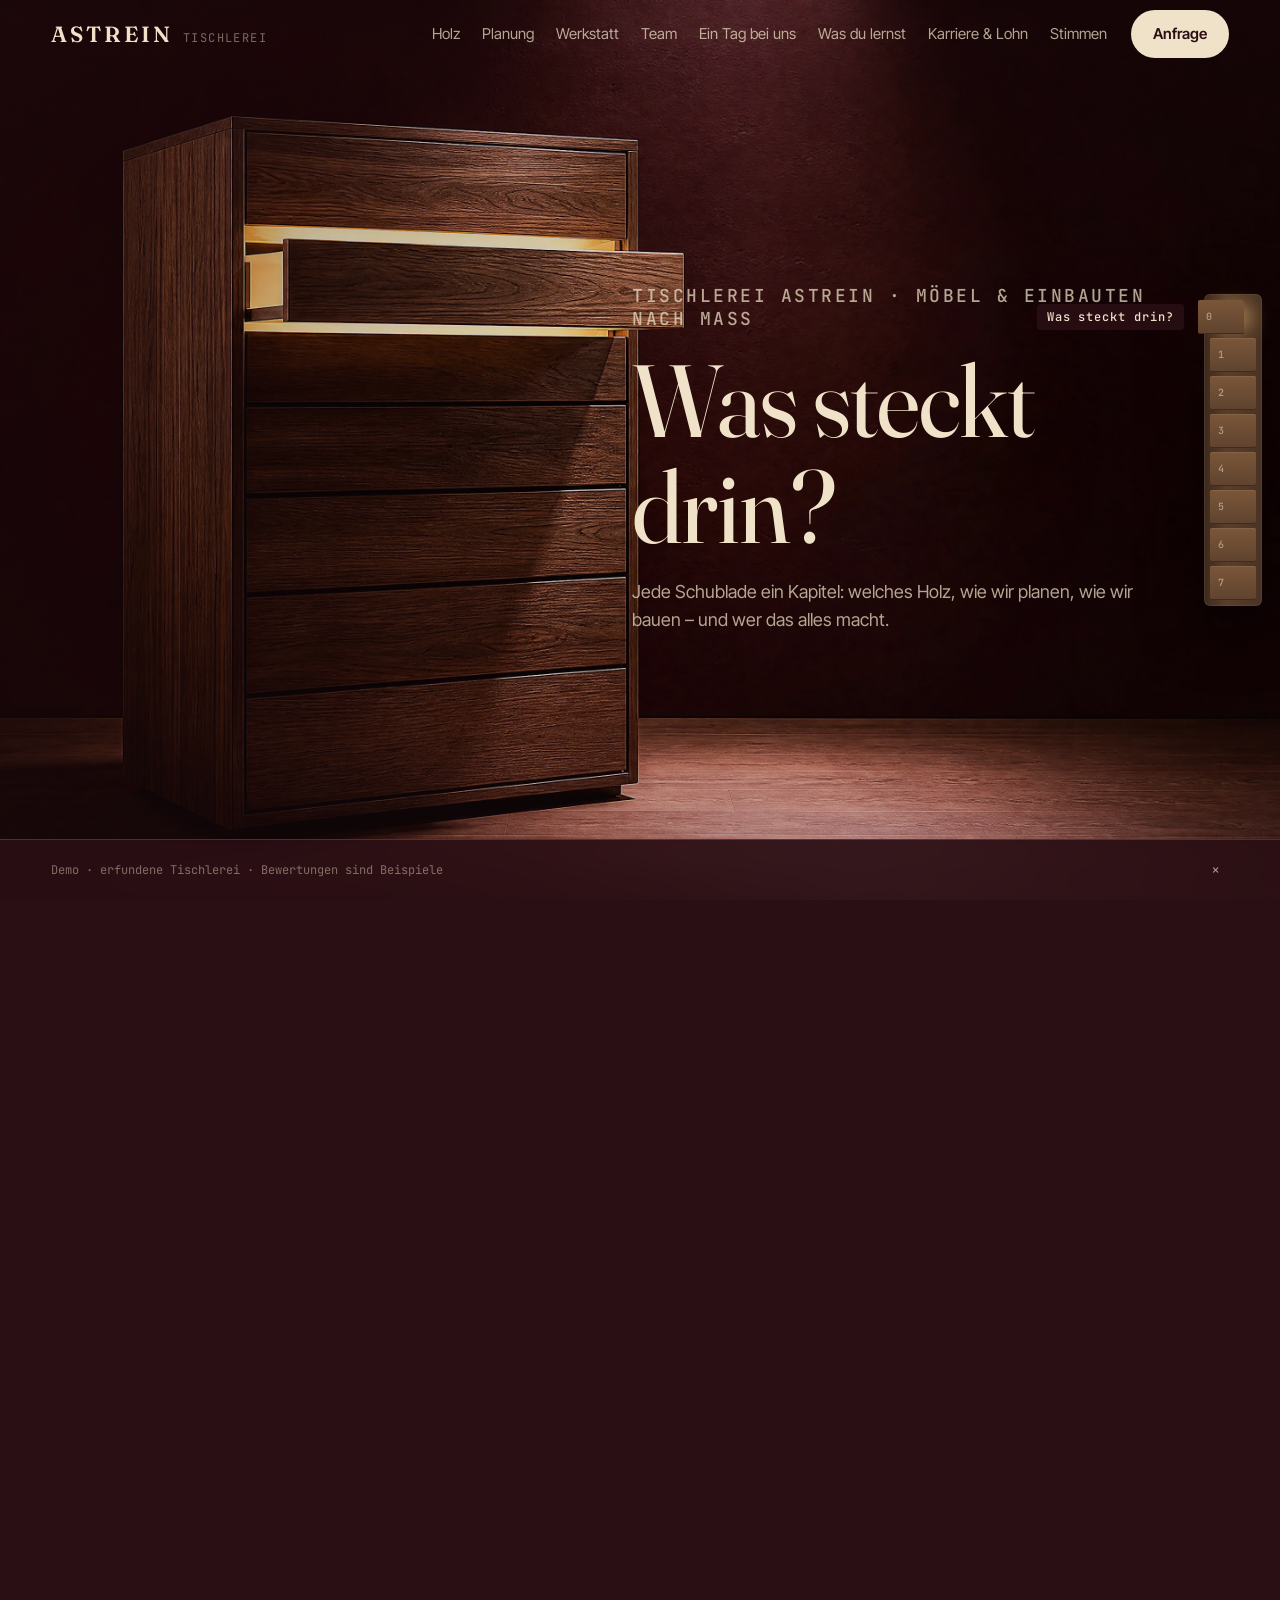
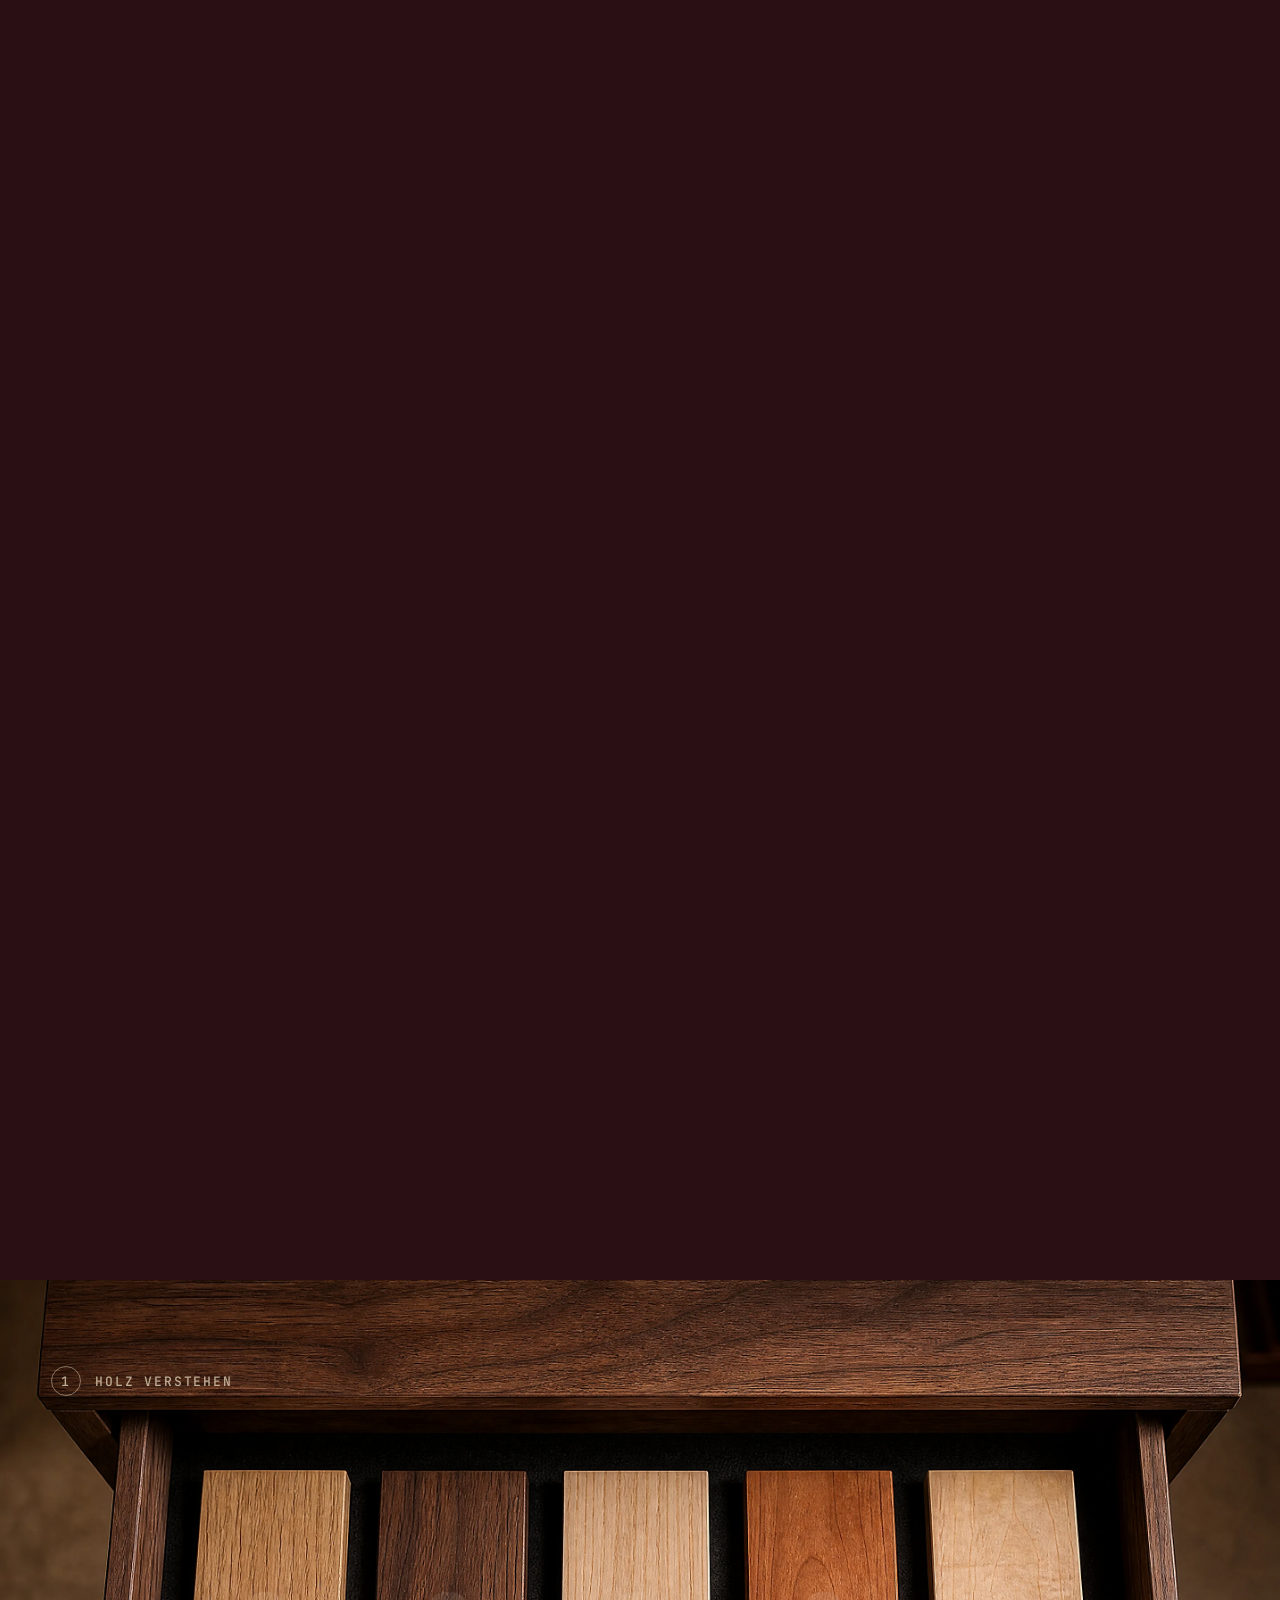
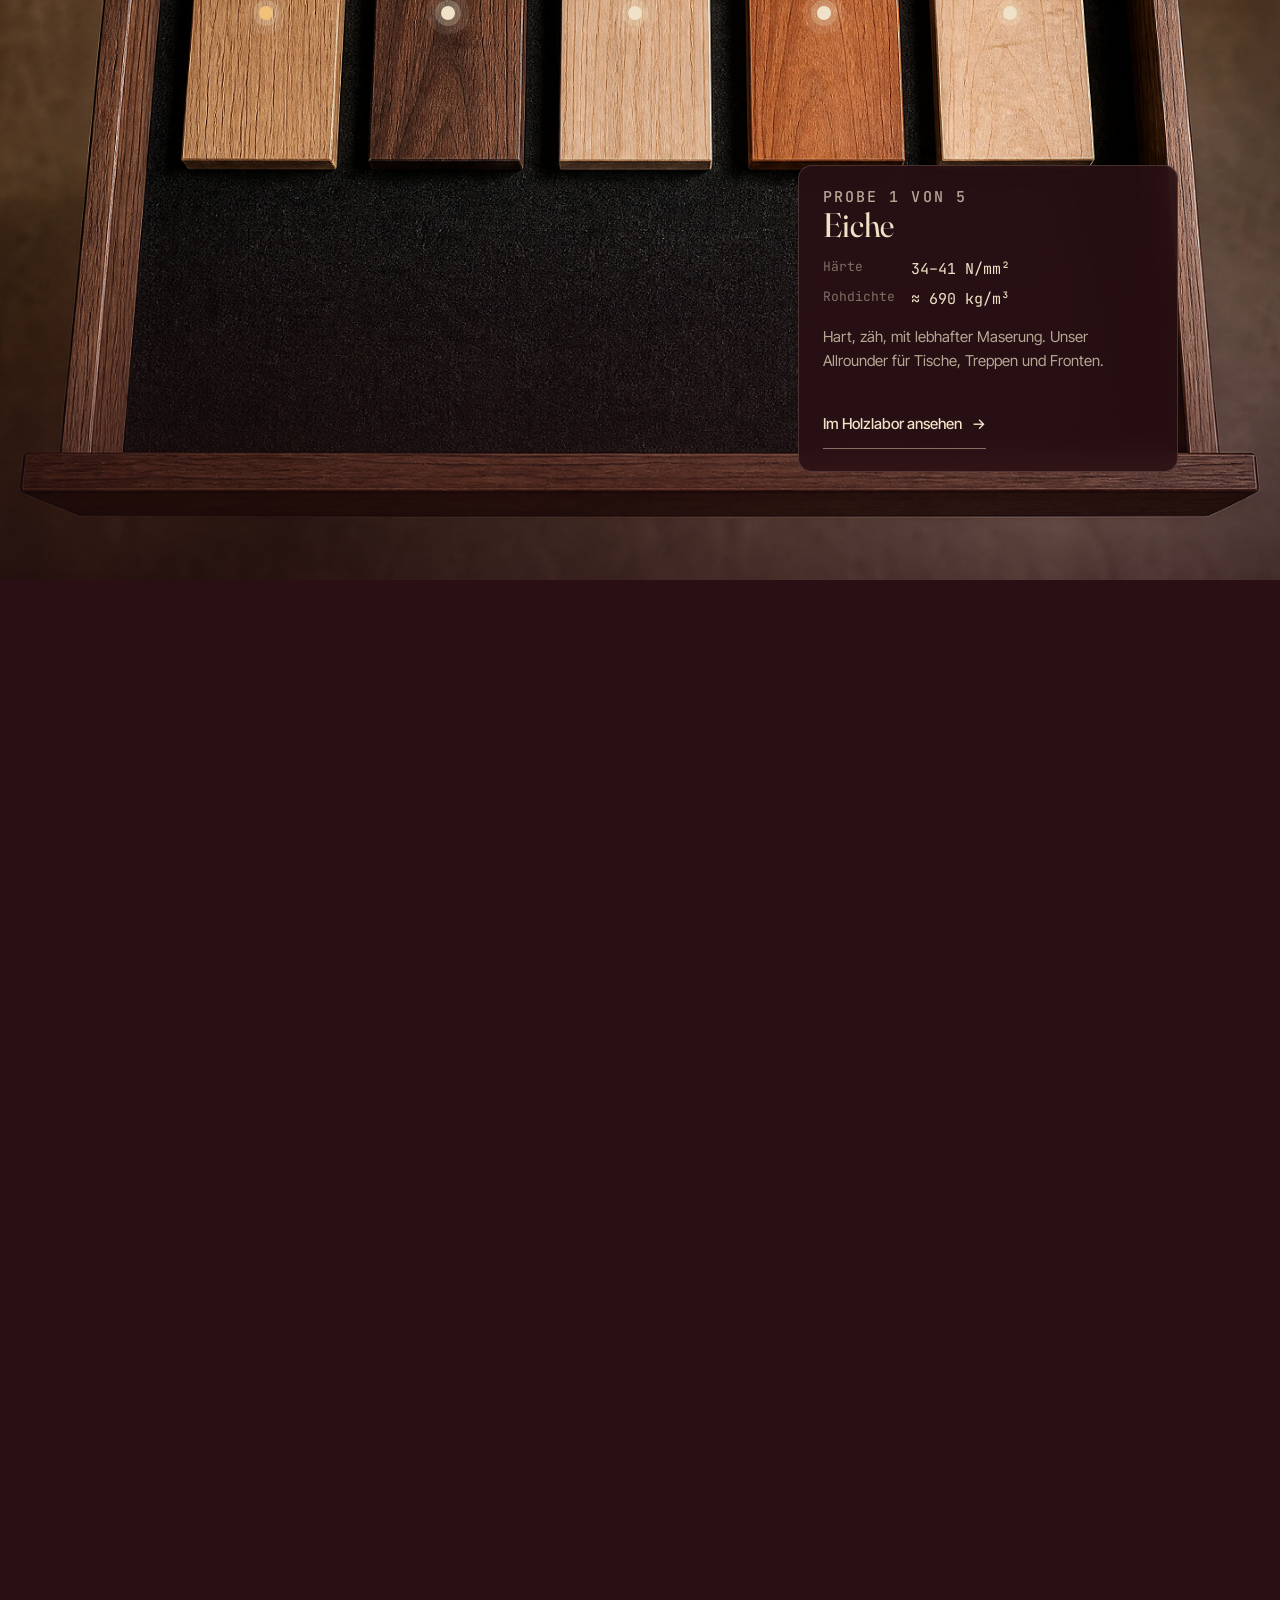
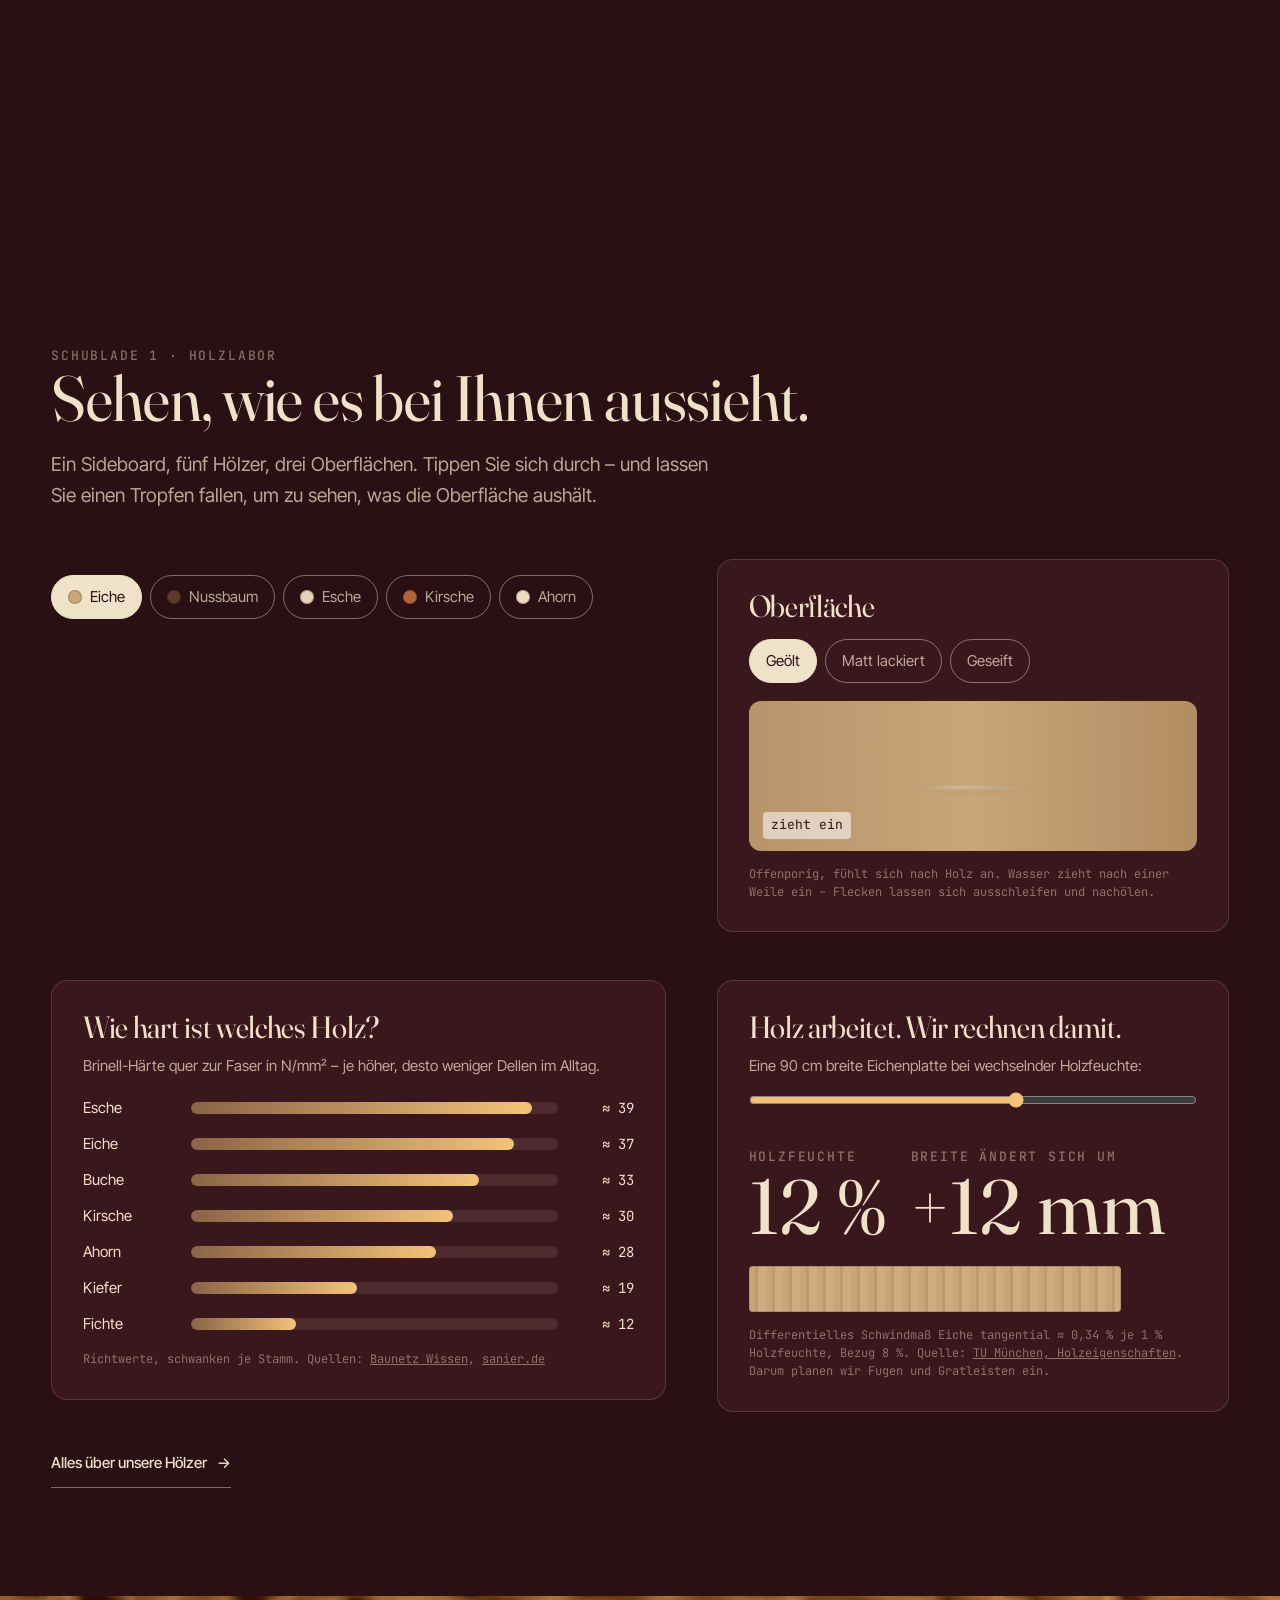
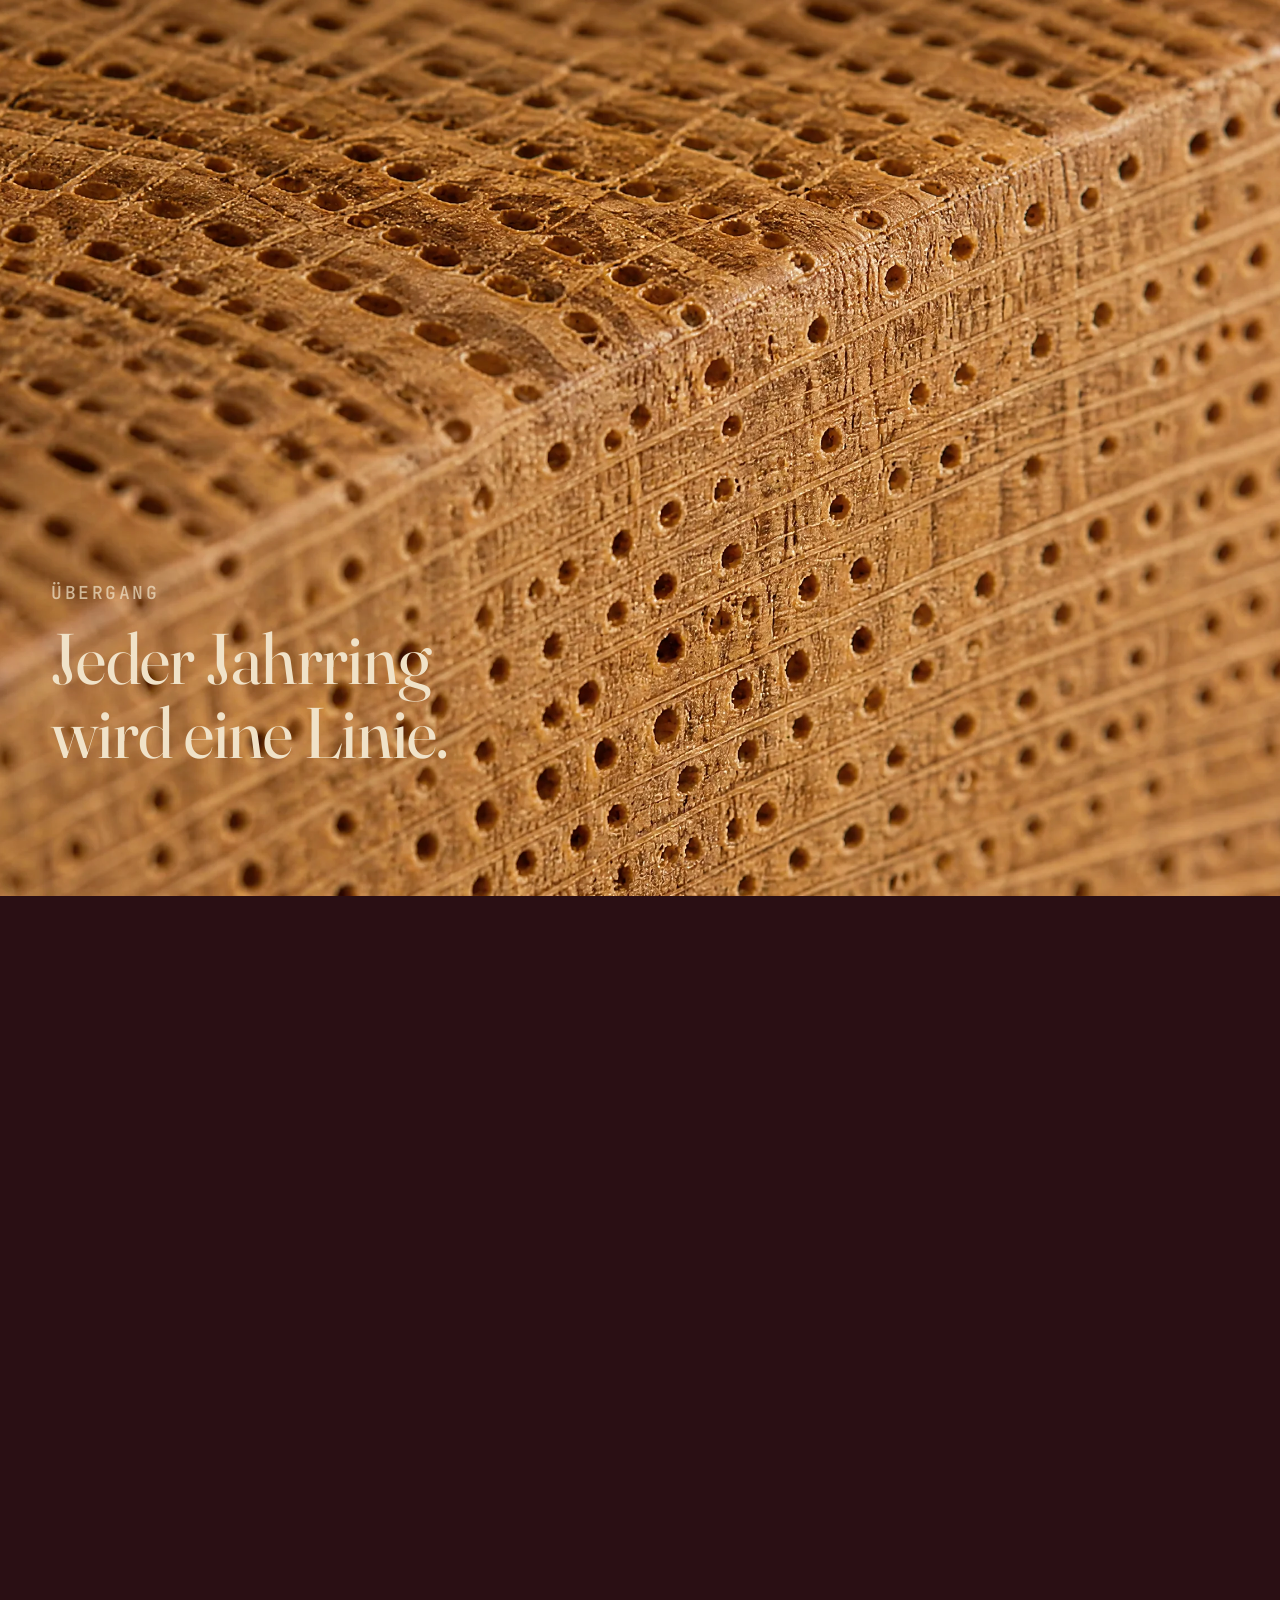
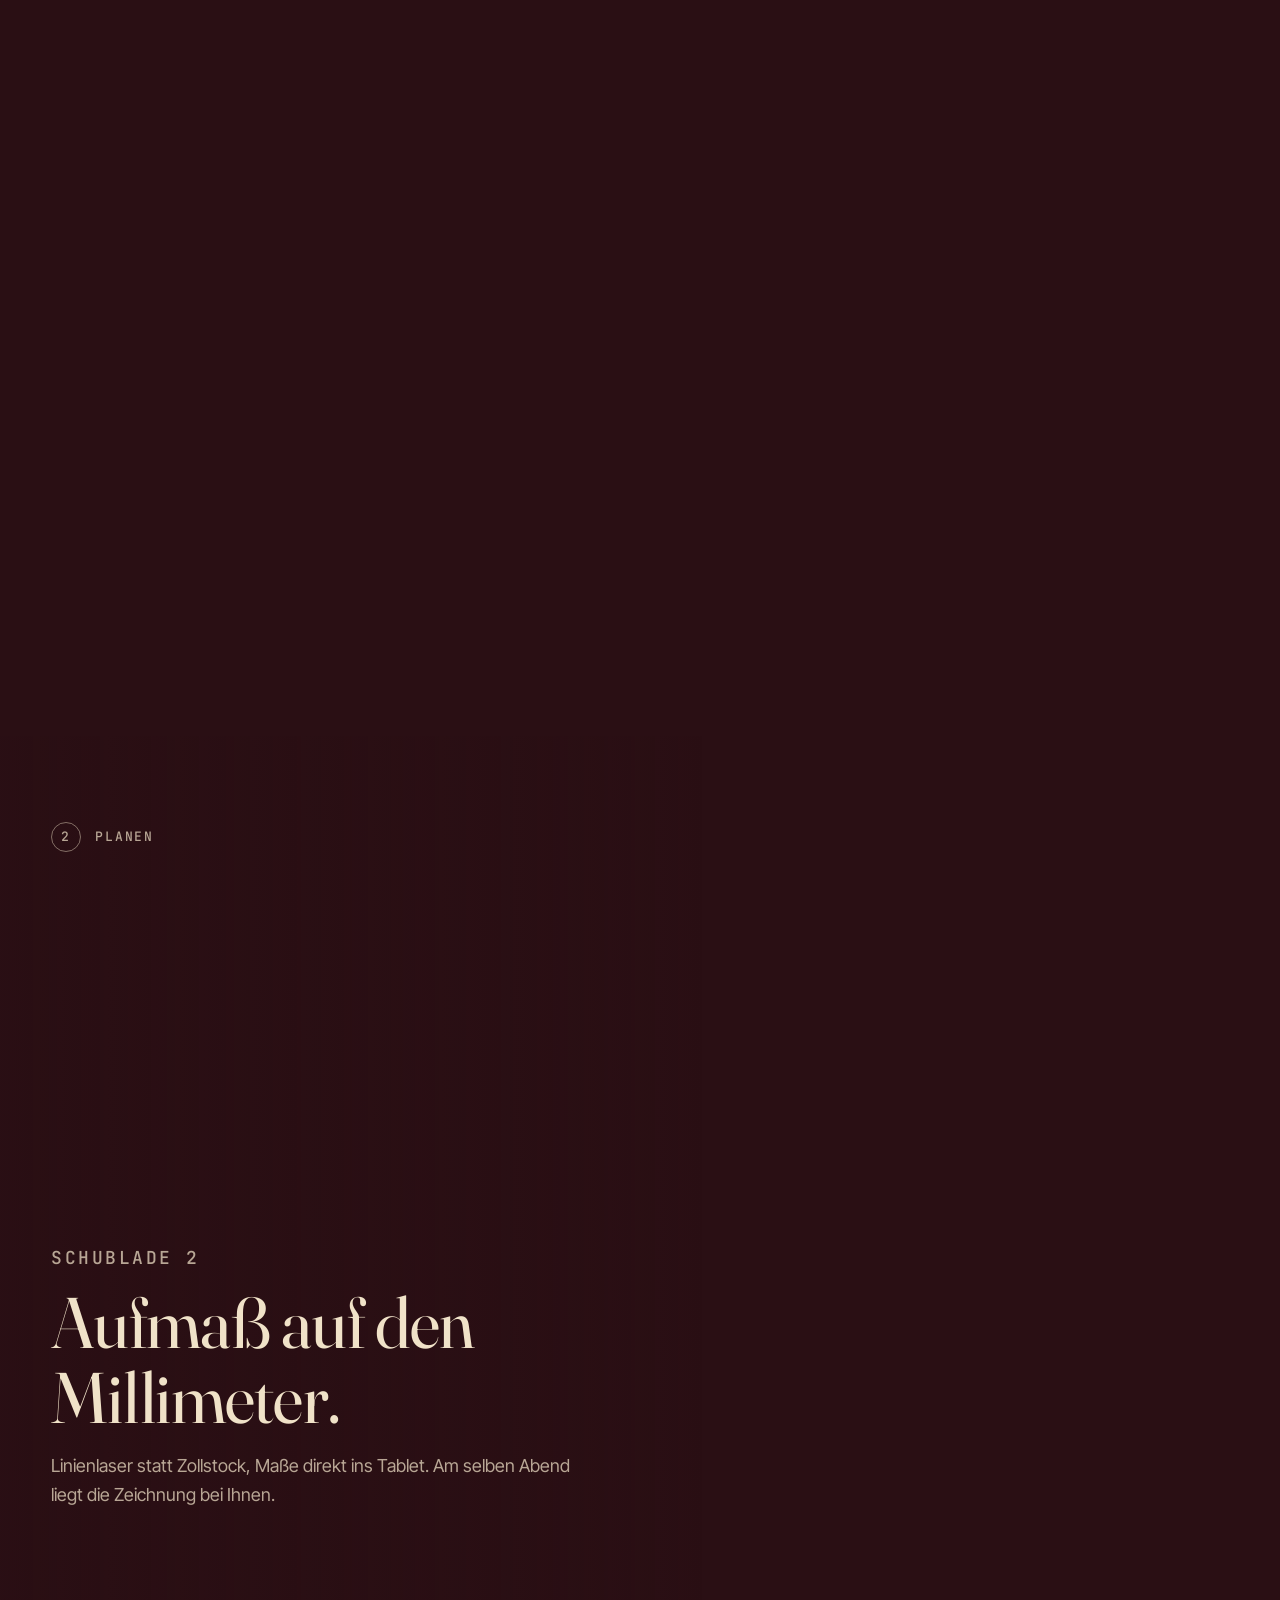
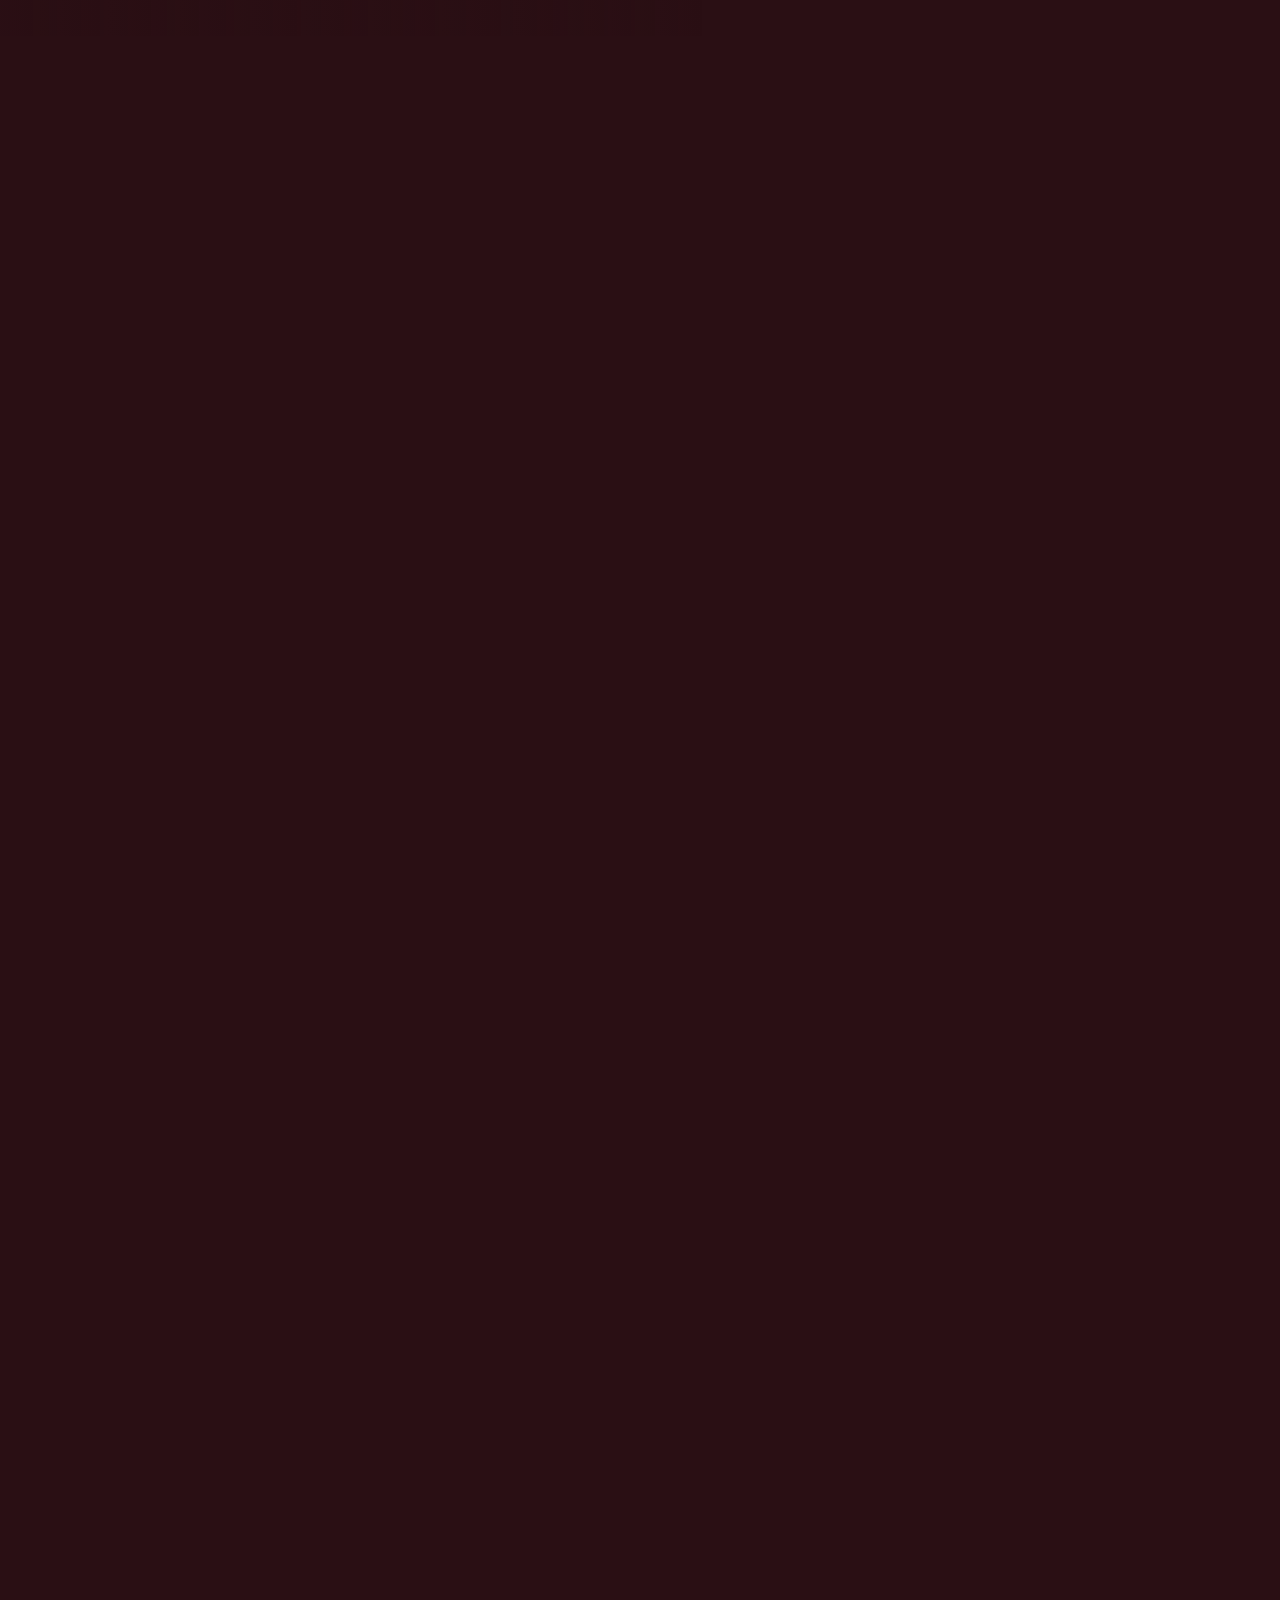
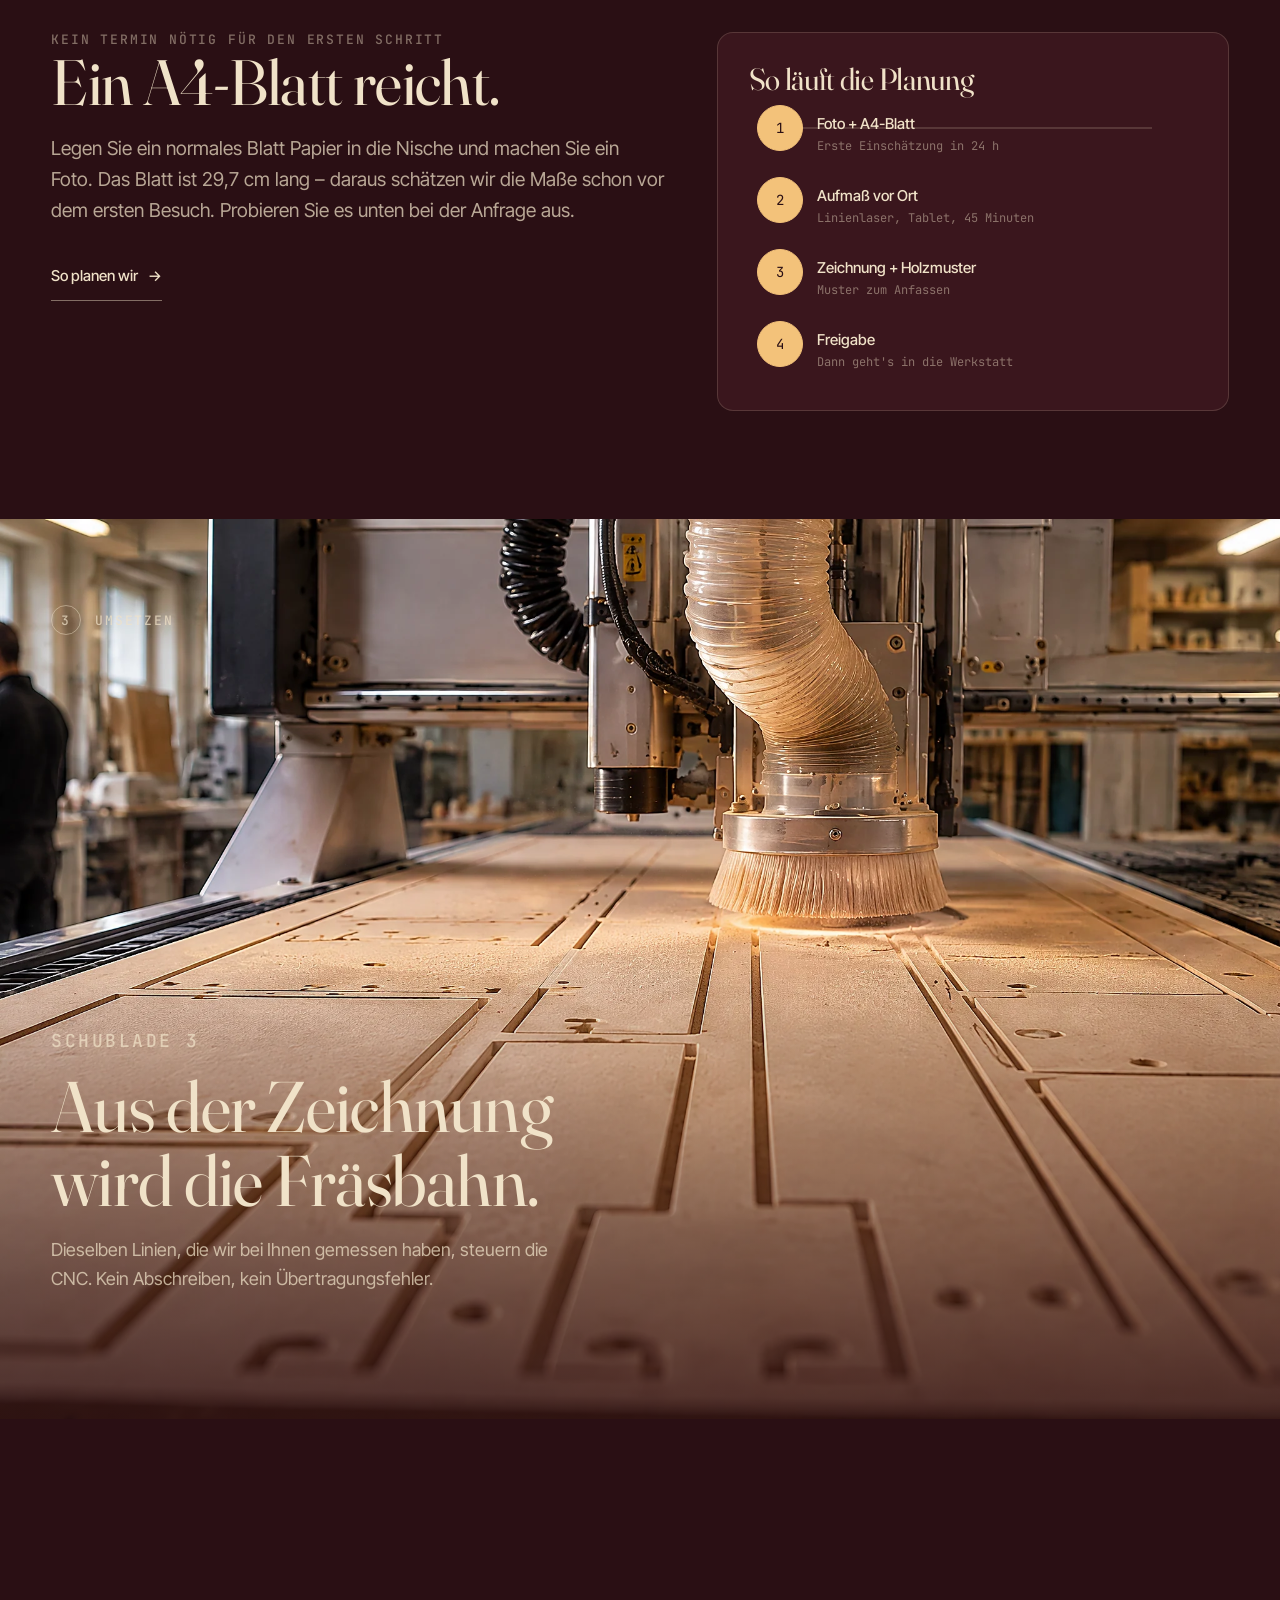
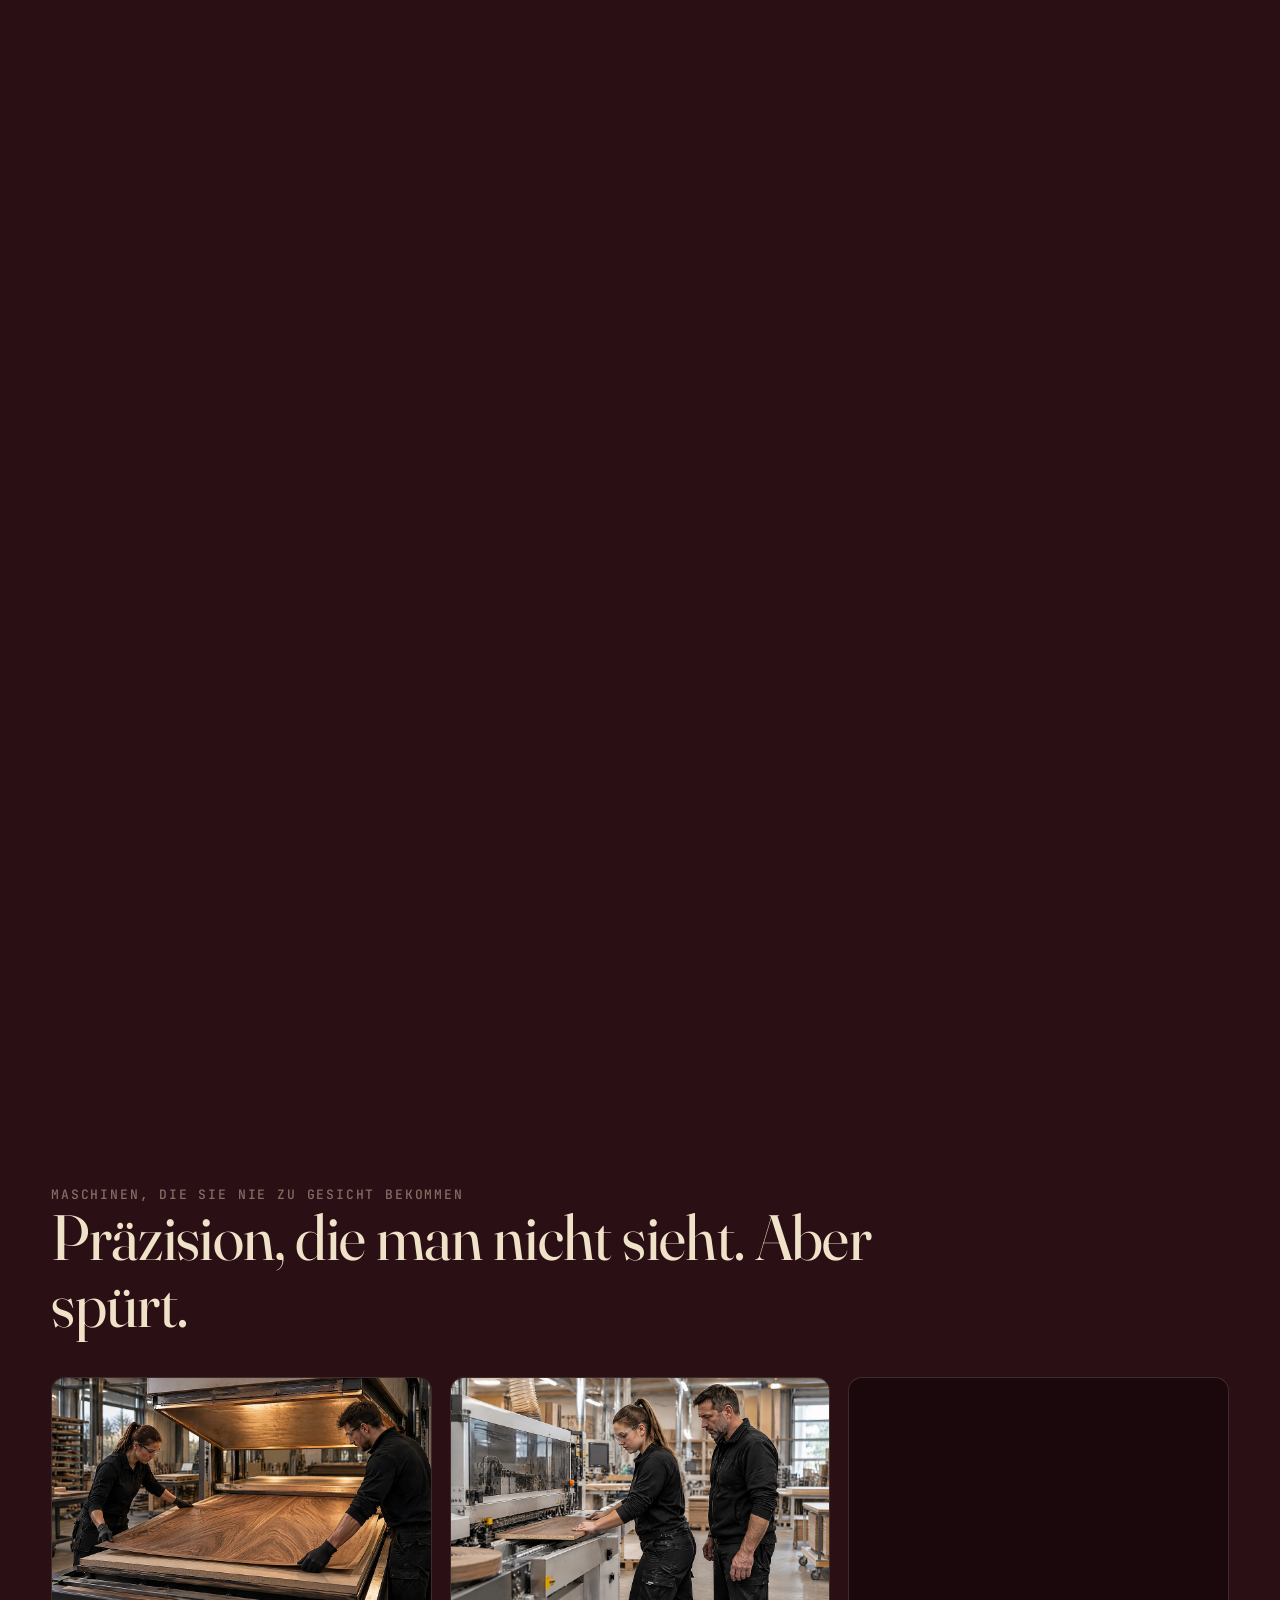
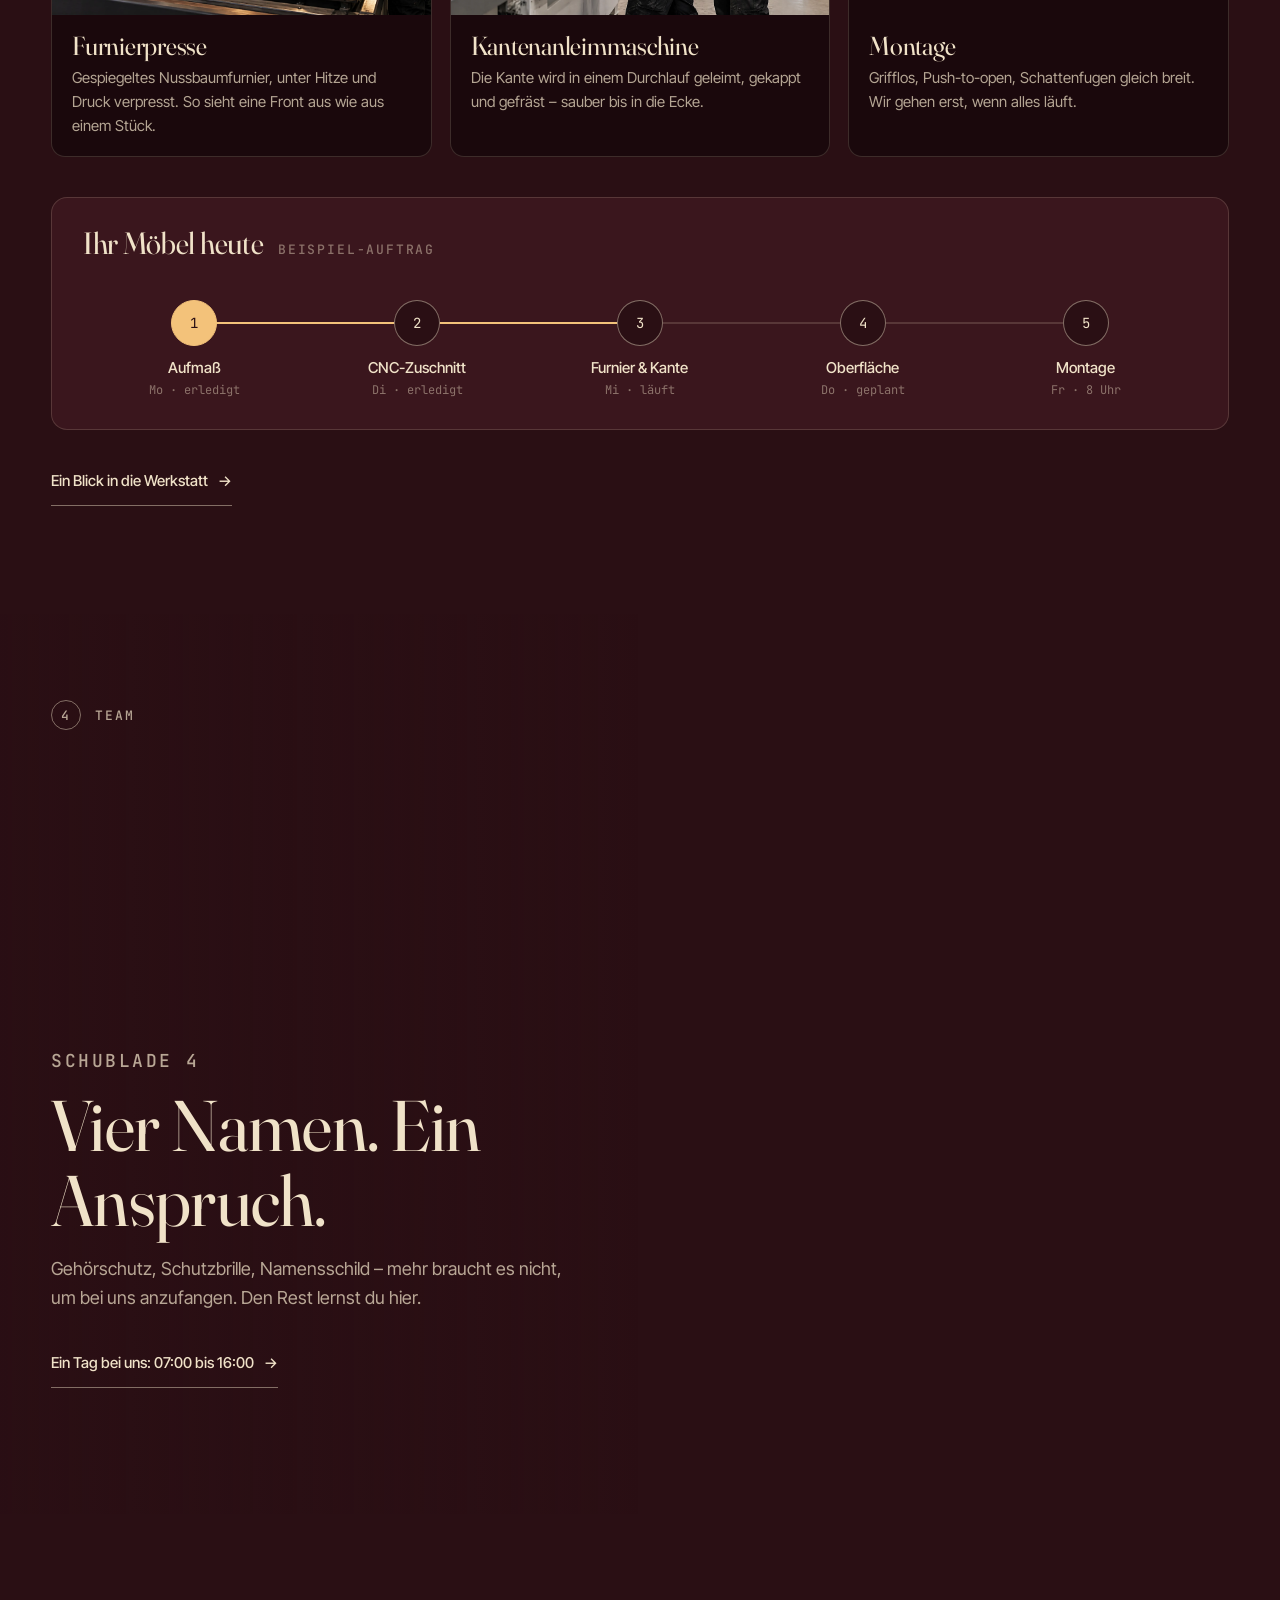
==== commit d95c4163: "4K-Bilder AH1-3 eingebaut, Holzproben-Punkte am Bild ausgerichtet, Handy-Menü-Fix Co-Authored-By: Cl" ====
--- a/site/index.html
+++ b/site/index.html
@@ -59,7 +59,7 @@
 <!-- 1 · Holz verstehen: Draufsicht Schublade mit 5 Proben -->
 <section class="stage" id="holz" data-ch="1" style="height:240vh">
   <div class="pin">
-    <img class="media" data-k="ah2" alt="Draufsicht in eine geöffnete Schublade mit fünf Holzproben: Eiche, Nussbaum, Esche, Kirsche, Ahorn">
+    <img class="media" data-k="ah2" data-crop="no" alt="Draufsicht in eine geöffnete Schublade mit fünf Holzproben: Eiche, Nussbaum, Esche, Kirsche, Ahorn">
     <div class="shade" style="background:linear-gradient(0deg,rgba(var(--bg-rgb),.55),transparent 45%)"></div>
     <div class="chap"><b>1</b>Holz verstehen</div>
     <div class="spots" id="spots"></div>
@@ -185,8 +185,8 @@
 <!-- 4 · Team -->
 <section class="stage" id="team" data-ch="4" style="height:220vh">
   <div class="pin">
-    <img class="media" data-k="ah9" alt="Schublade mit Gehörschutz, Schutzbrille und vier Namensschildern" id="teamA">
-    <img class="media" data-k="ah10" alt="Vier junge Tischlerinnen und Tischler in schwarzer Arbeitskleidung in der Werkstatt" id="teamB" style="opacity:0">
+    <img class="media" data-k="ah9" data-crop="no" alt="Schublade mit Gehörschutz, Schutzbrille und vier Namensschildern" id="teamA">
+    <img class="media" data-k="ah10" data-crop="no" alt="Vier junge Tischlerinnen und Tischler in schwarzer Arbeitskleidung in der Werkstatt" id="teamB" style="opacity:0">
     <div class="shade" style="background:linear-gradient(90deg,rgba(var(--bg-rgb),.75),transparent 50%)"></div>
     <div class="badges" id="badges"></div>
     <div class="people" id="people" style="opacity:0"></div>
--- a/site/assets/css/style.css
+++ b/site/assets/css/style.css
@@ -45,6 +45,8 @@
   .open .menu{transform:none}
   .menu a{display:block;font:400 30px/1.2 var(--serif);padding:14px 0;border-bottom:1px solid var(--line);color:var(--cr)}
   .burger{display:block}
+  .hdr.solid{backdrop-filter:none;-webkit-backdrop-filter:none;background:rgba(var(--bg-rgb),.97)}
+  .menu{visibility:hidden}.open .menu{visibility:visible}
   .hdr .btn{display:none}
 }
 
@@ -100,6 +102,7 @@
 .wcard dl{display:grid;grid-template-columns:auto 1fr;gap:6px 16px;margin:14px 0;font-size:15px}
 .wcard dt{color:var(--cr3);font:13px/1.6 var(--mono)}
 .wcard p{font-size:15px;color:var(--cr2)}
+@media (max-width:900px) and (orientation:portrait){#holz .media,#team .media[data-crop="no"]{object-fit:contain;object-position:50% 22%}}
 @media (max-width:900px){.wcard{left:var(--gut);right:var(--gut);width:auto;bottom:110px;padding:16px 18px}.wcard h3{font-size:26px}}
 
 /* Inhaltsblöcke */
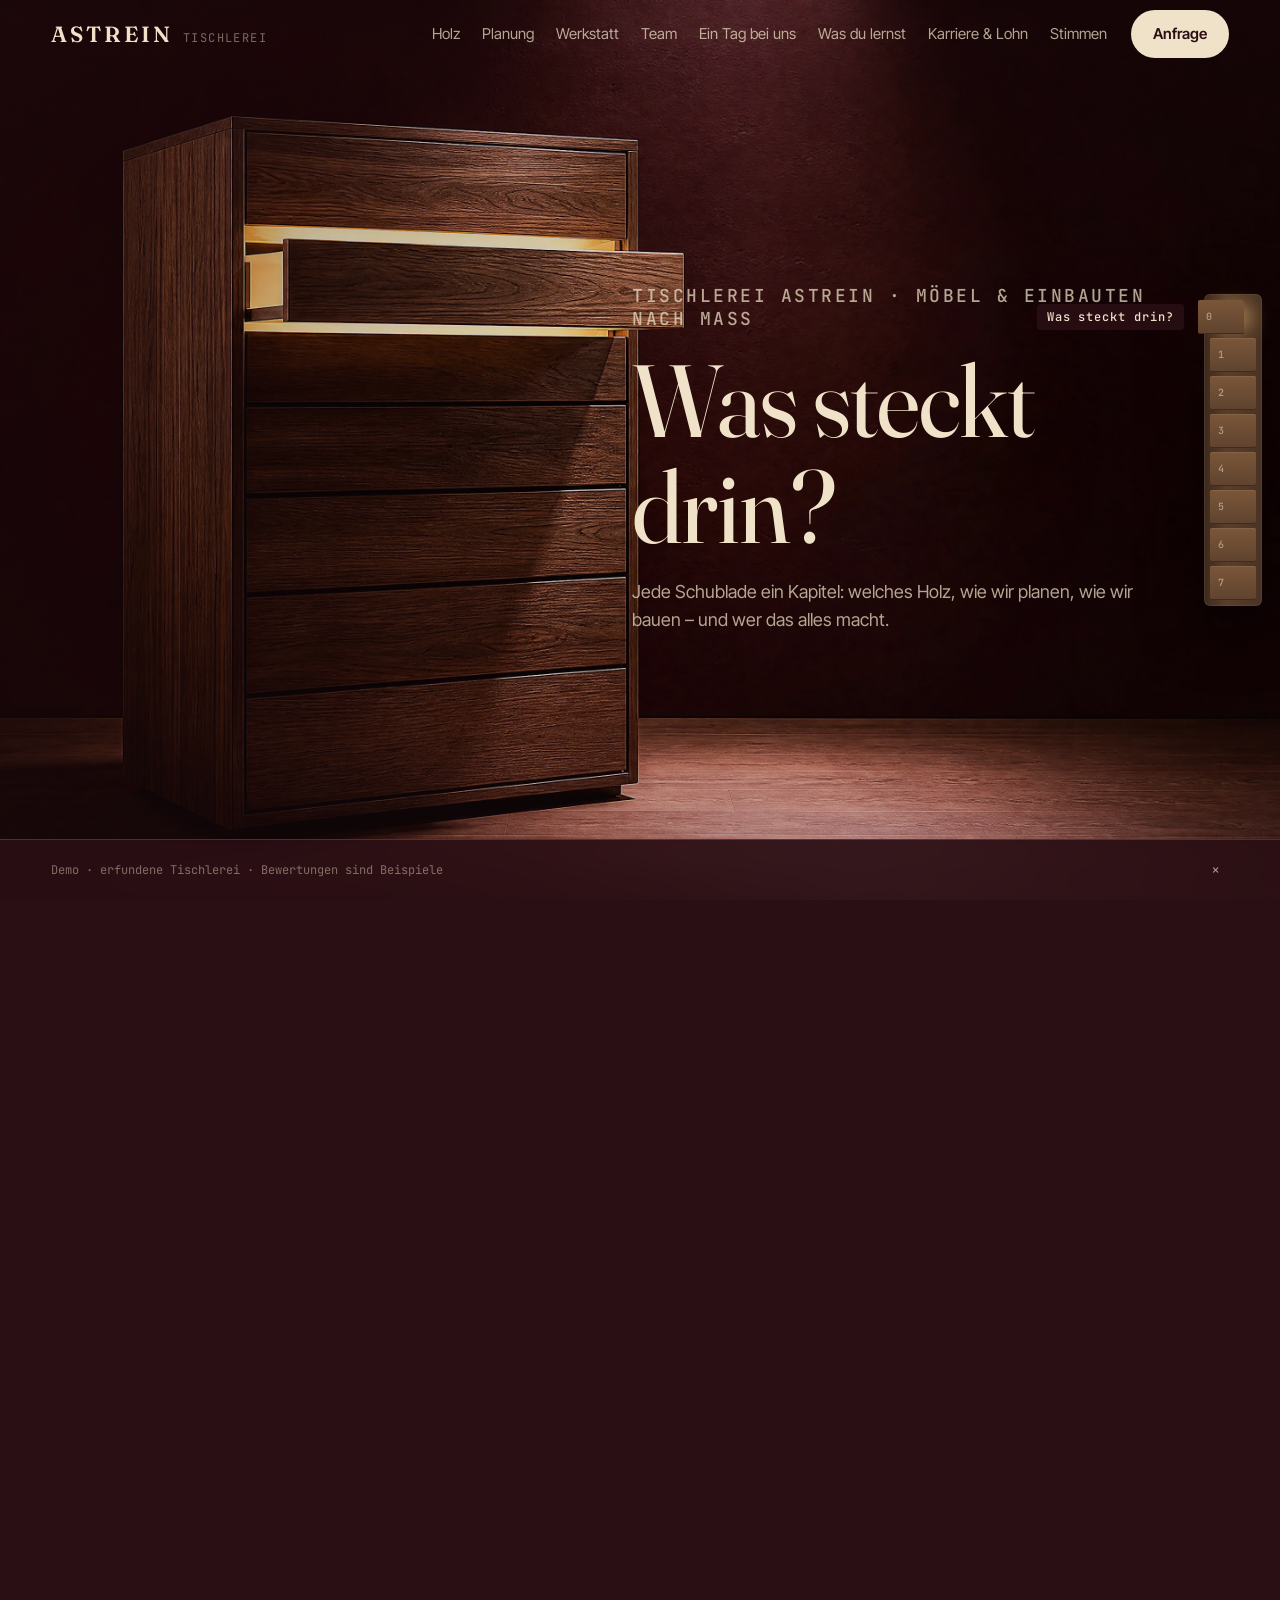
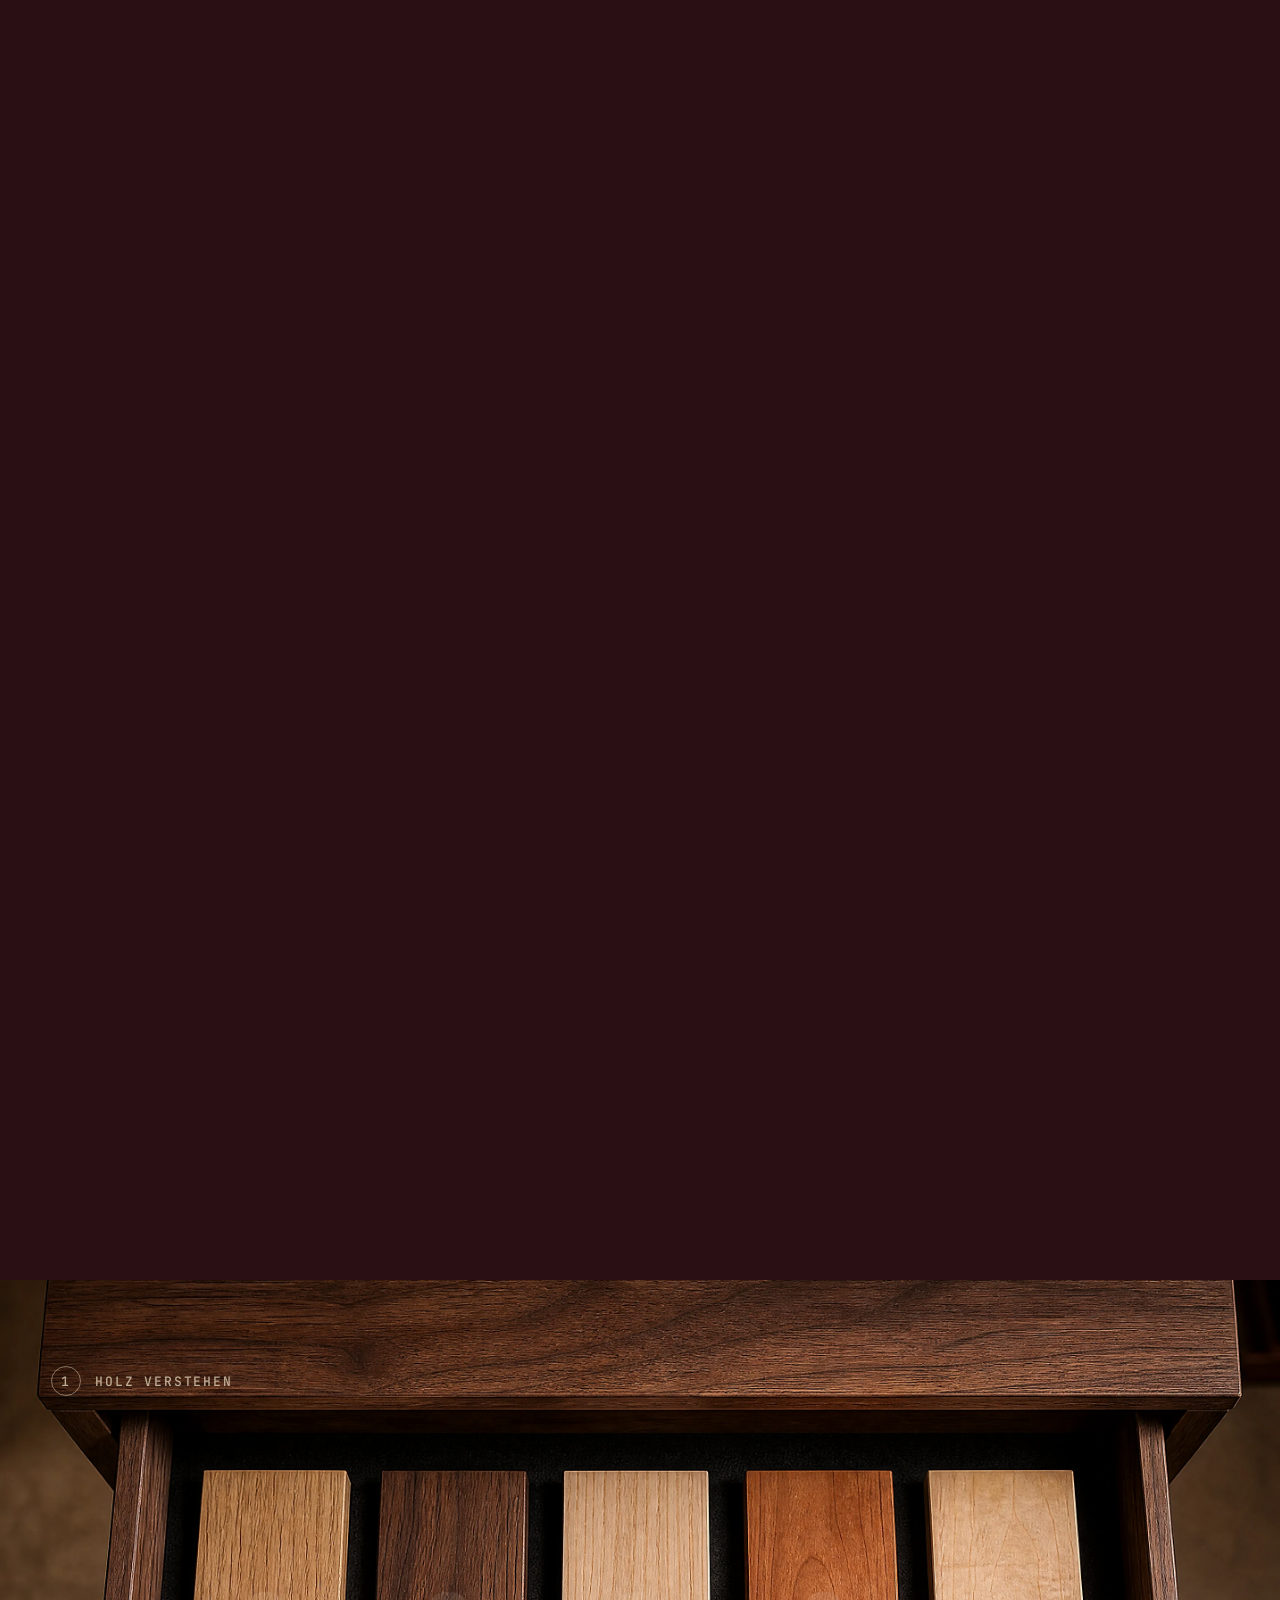
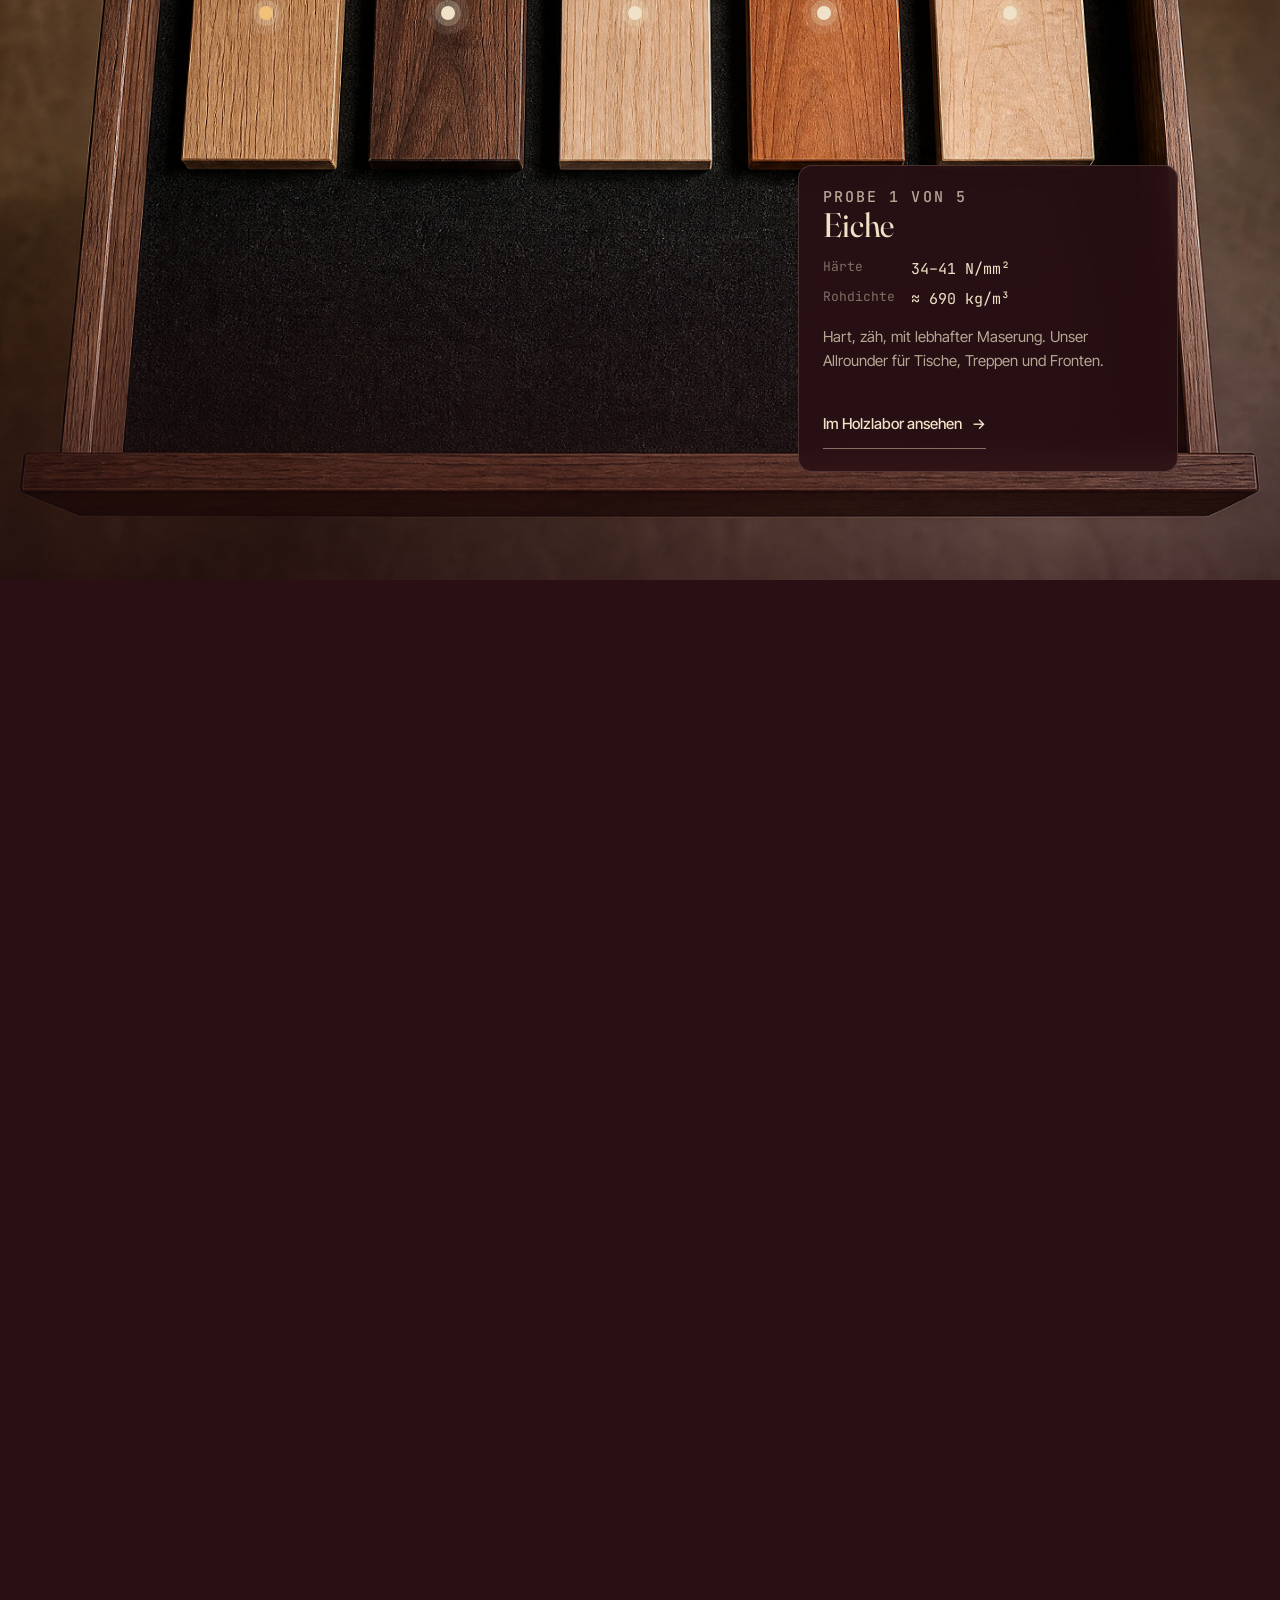
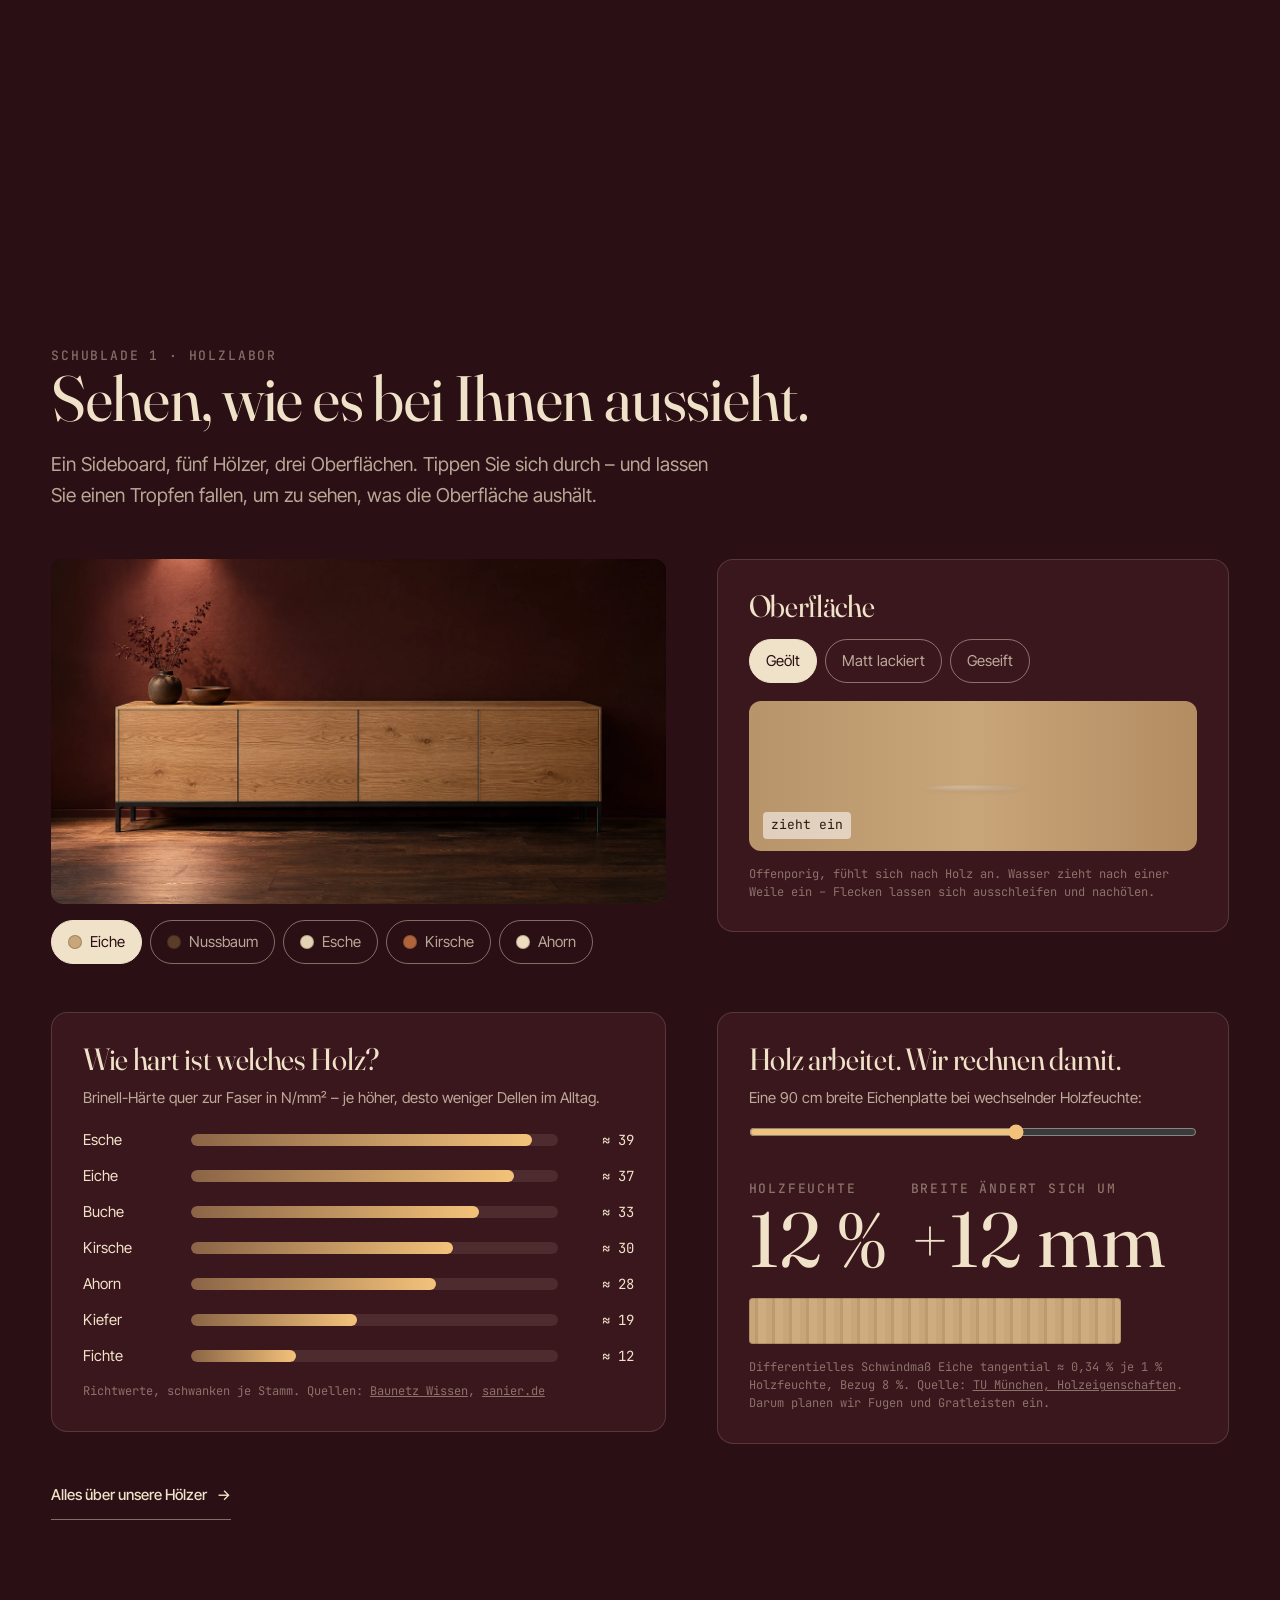
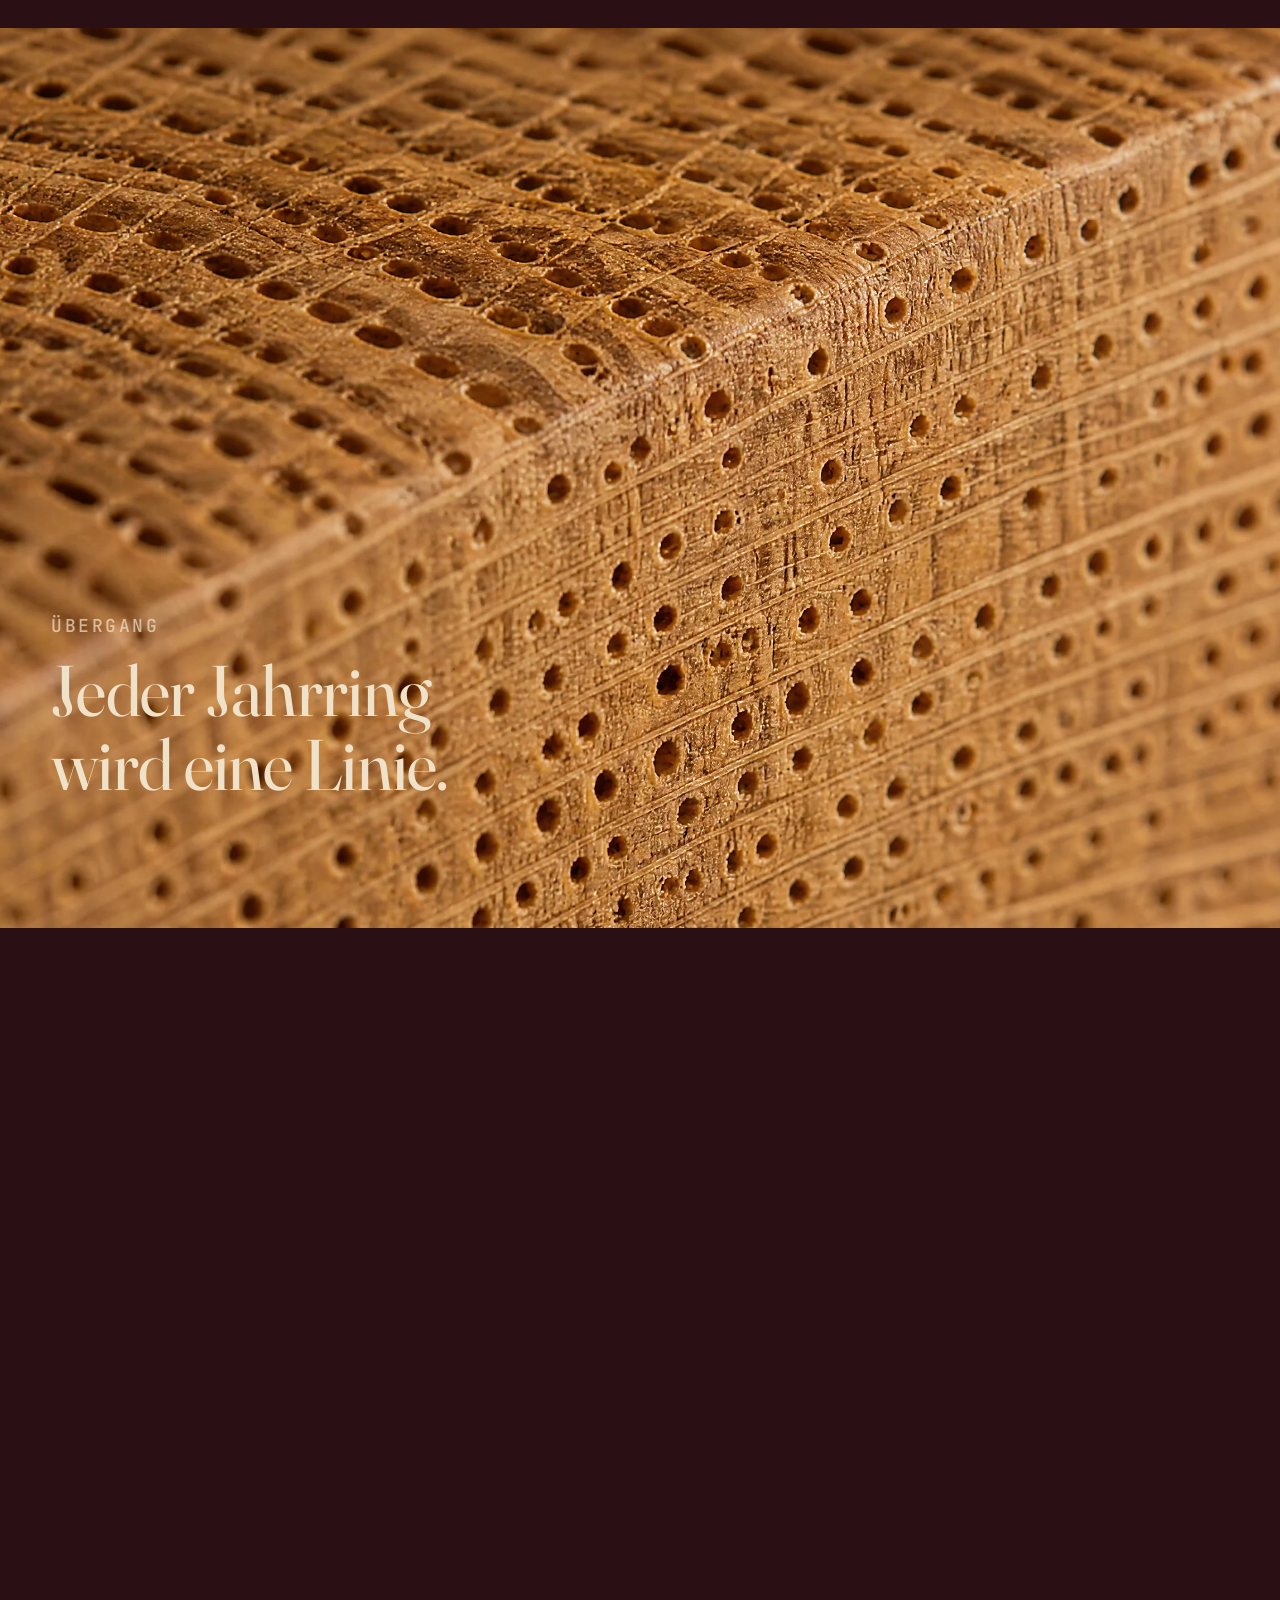
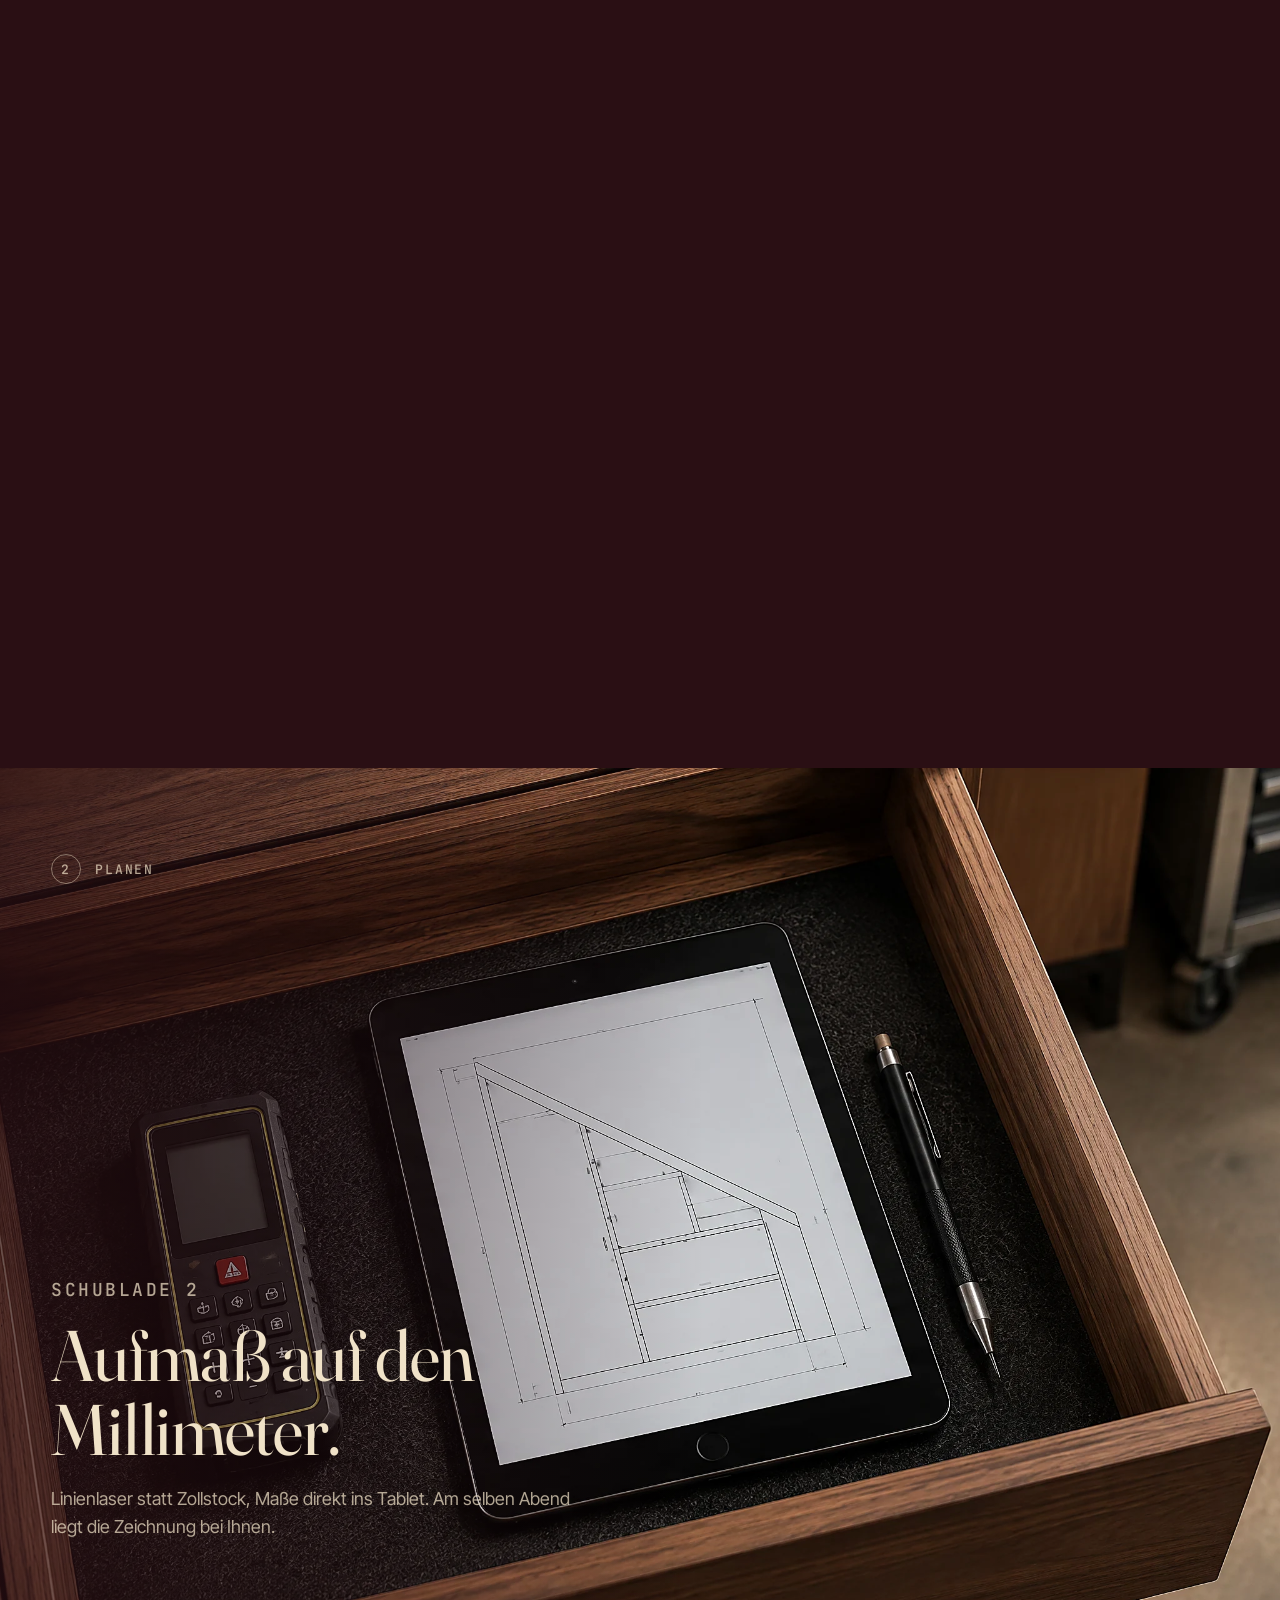
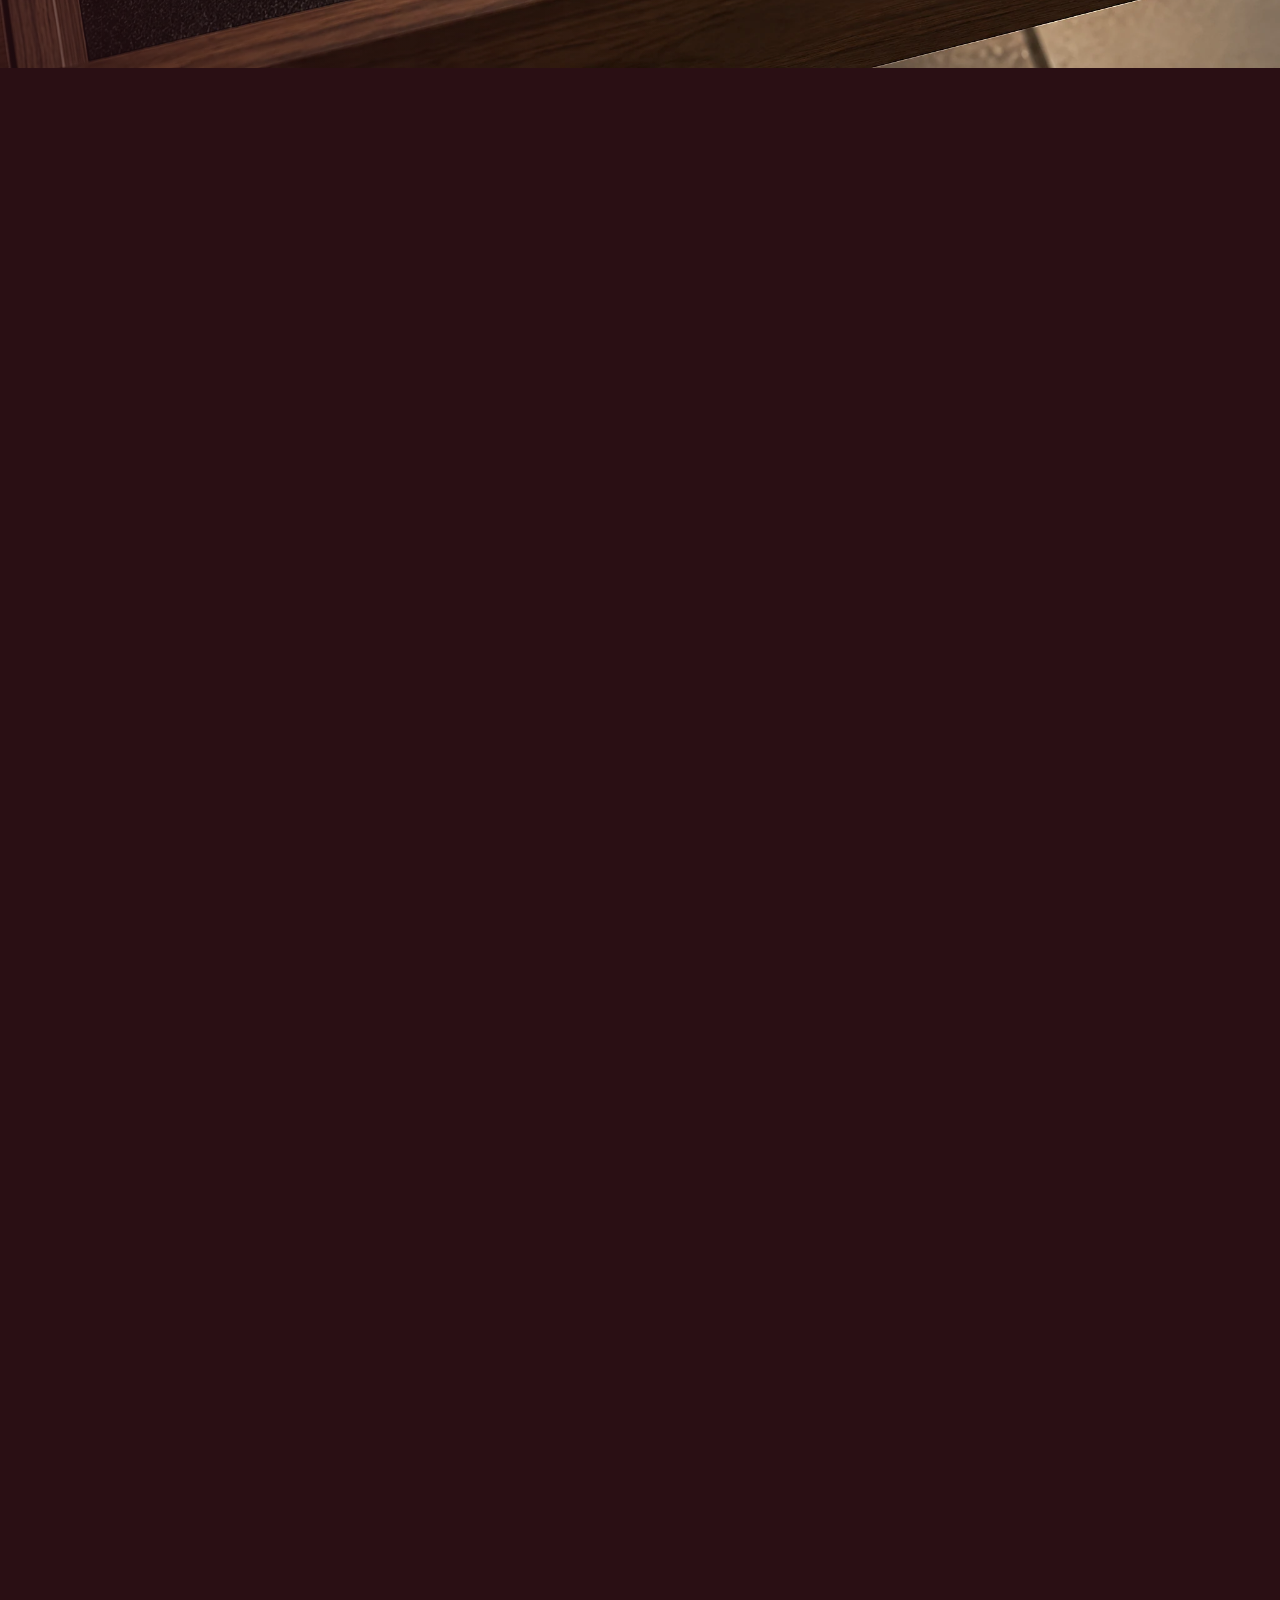
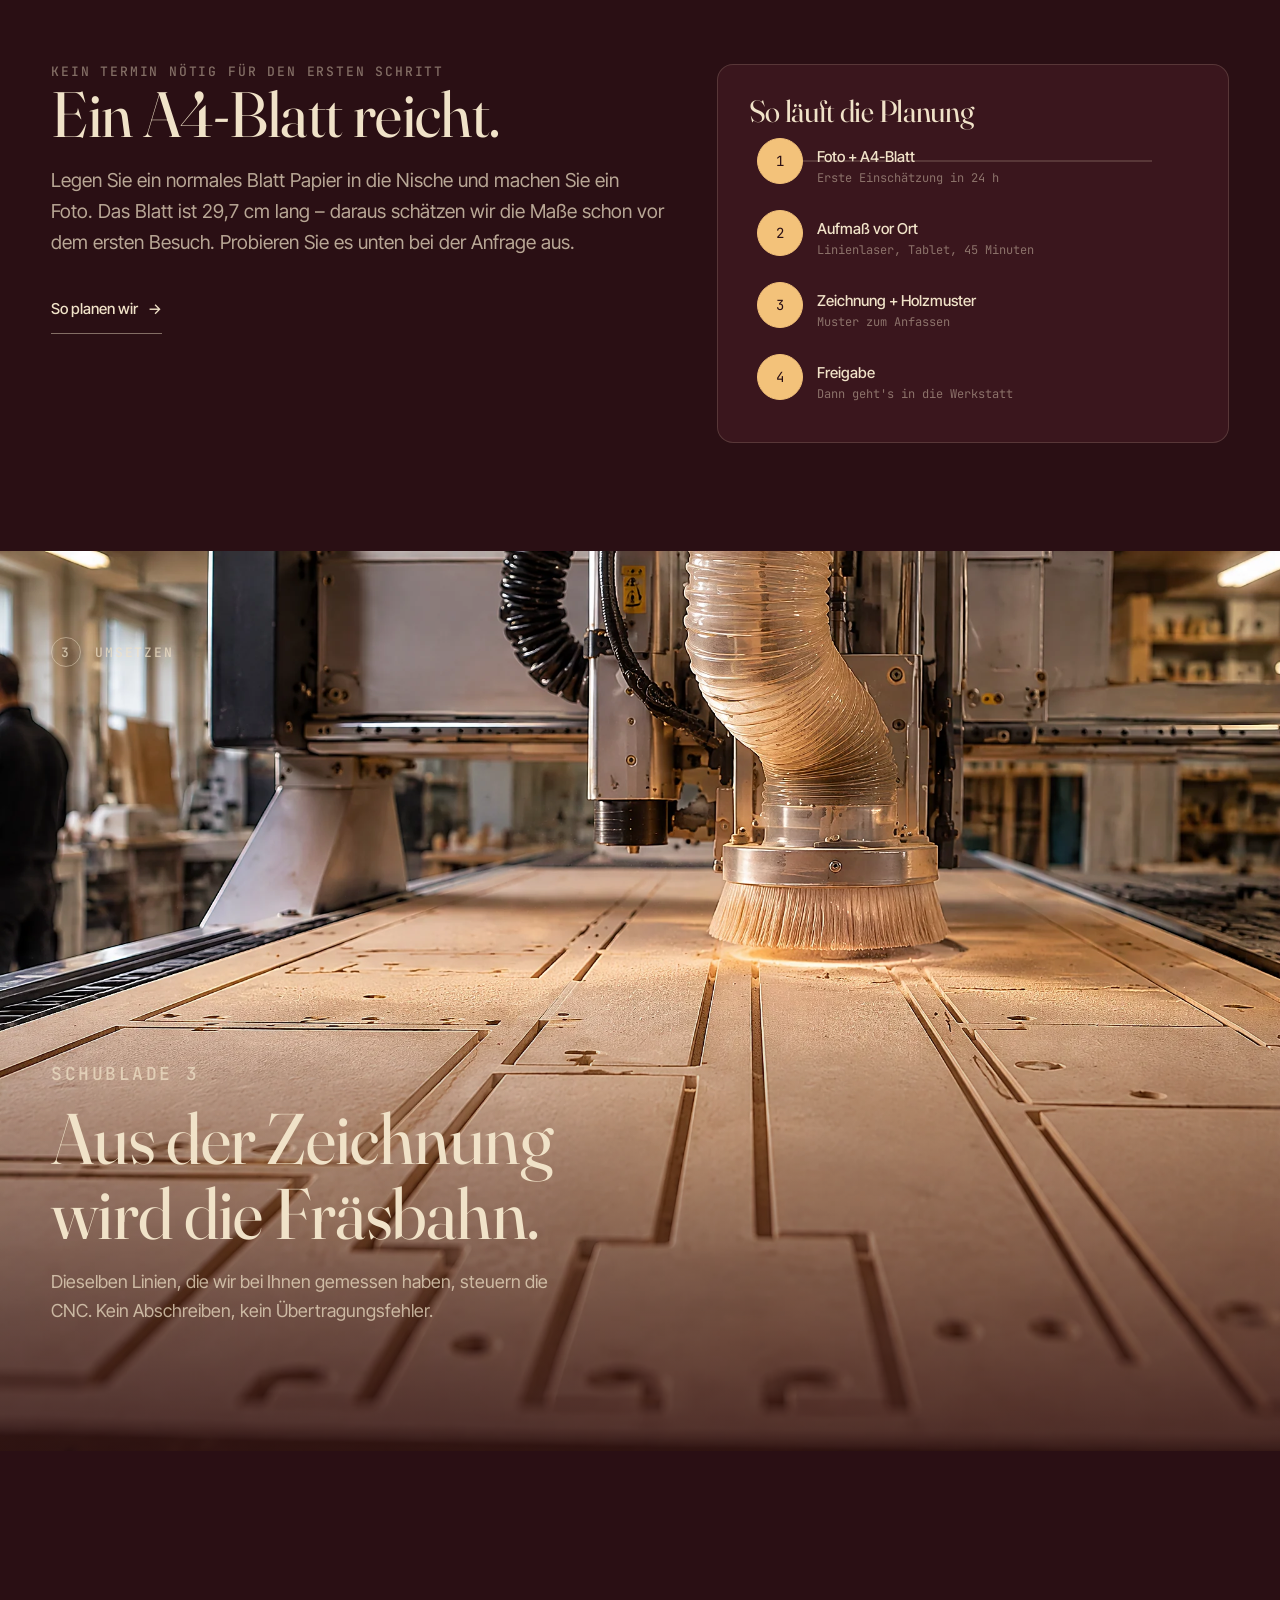
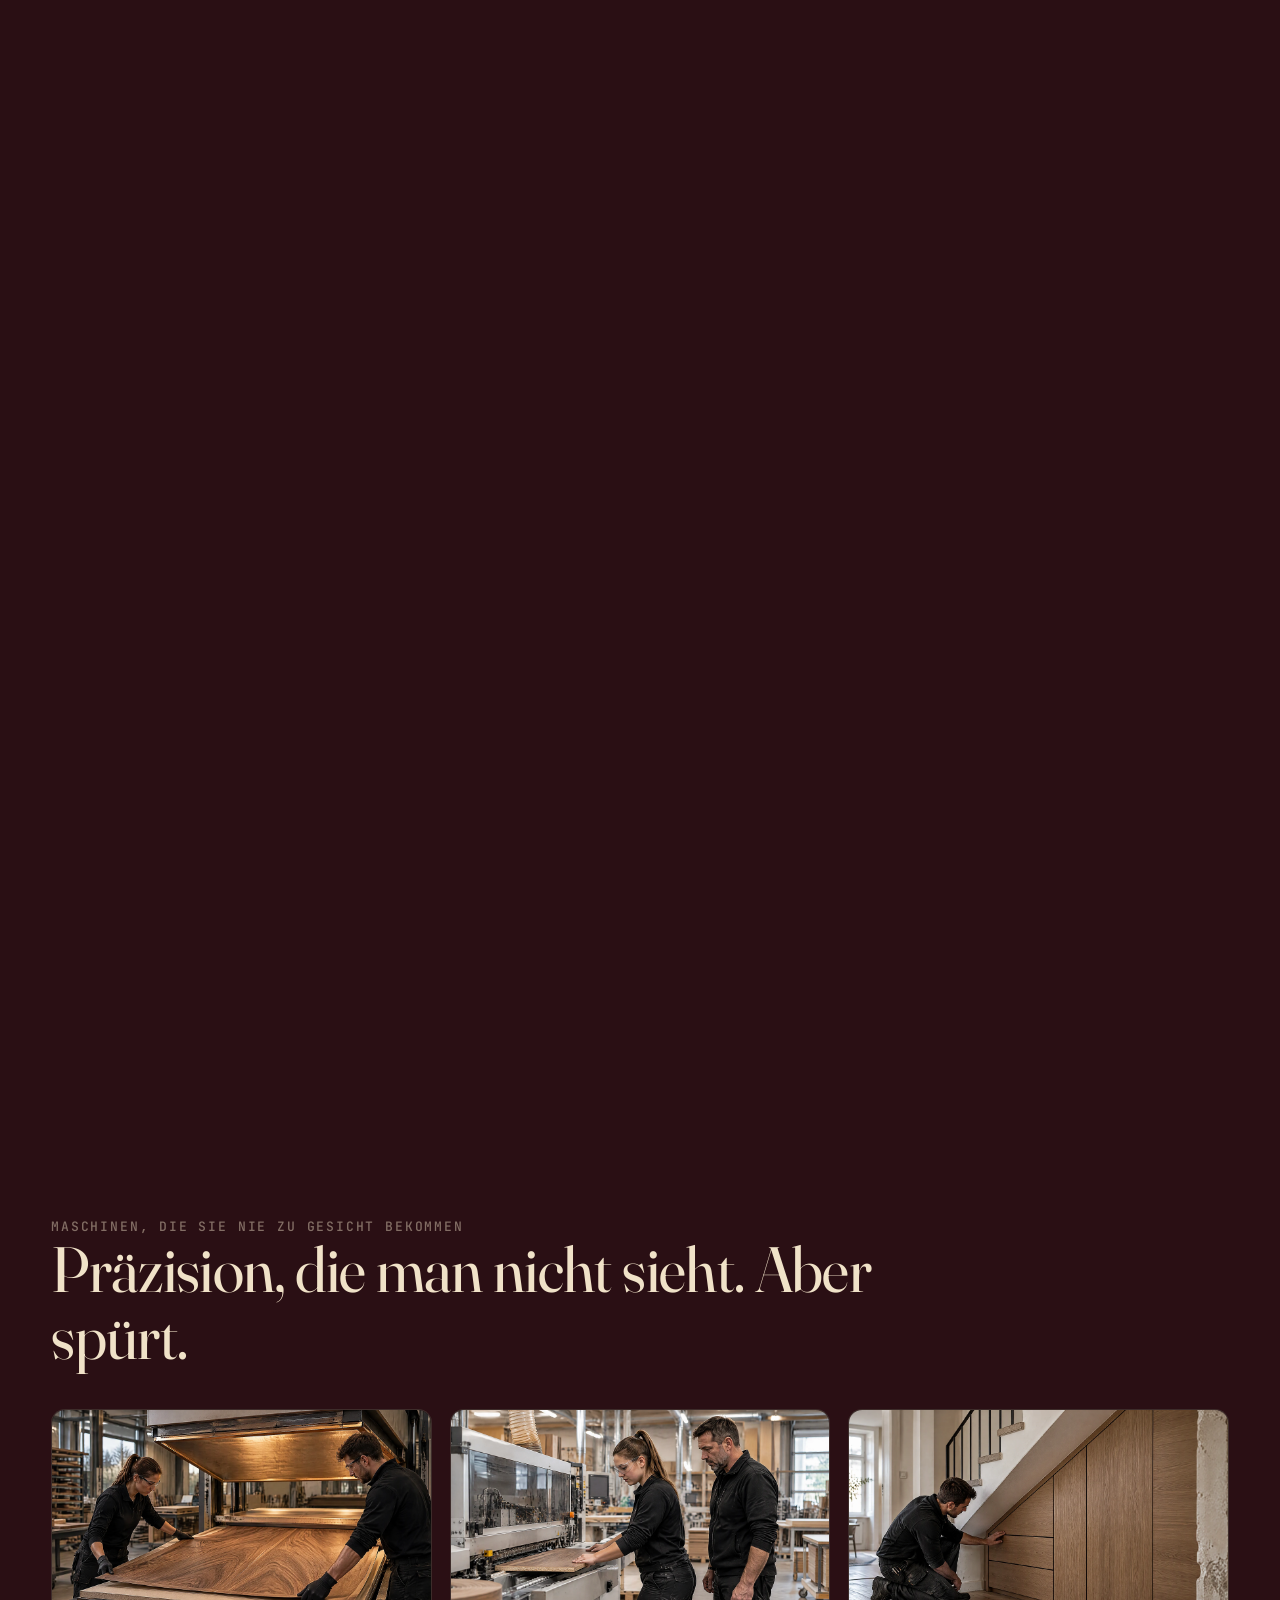
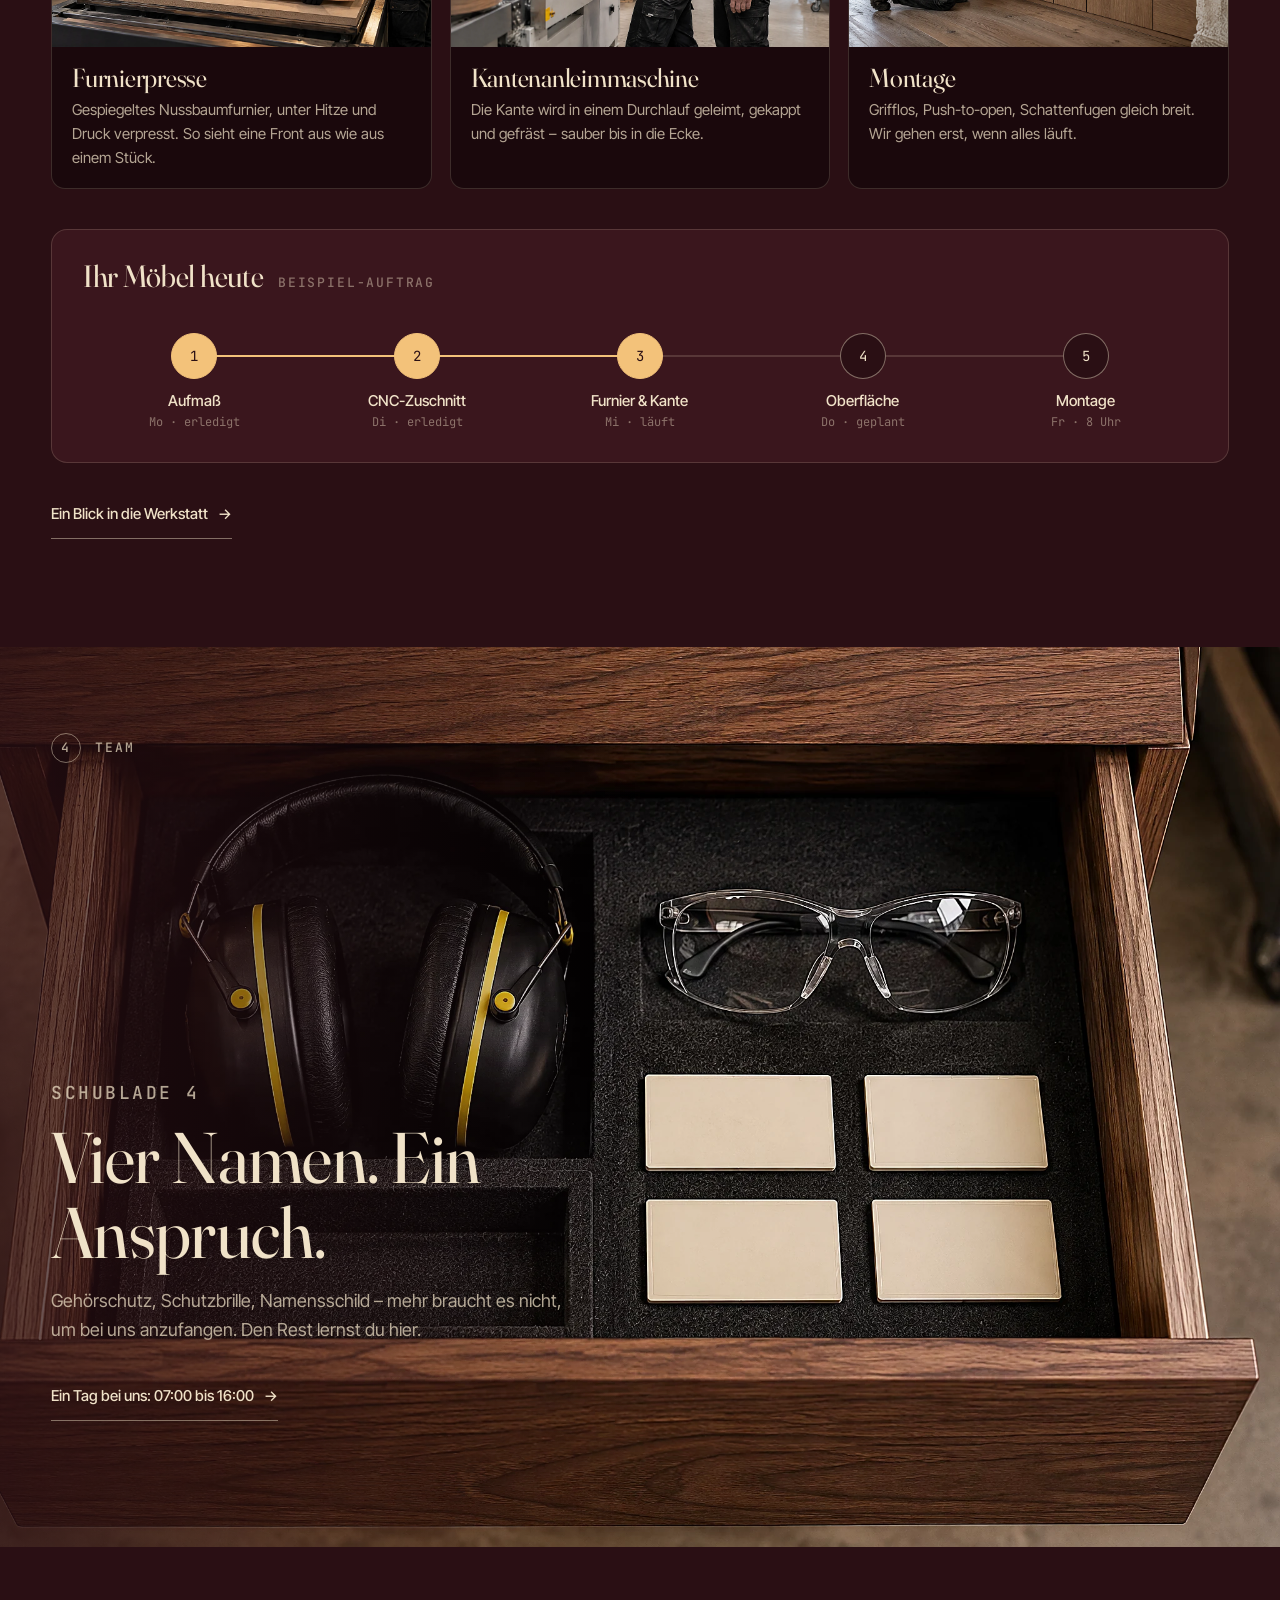
==== commit 0976fd79: "Team-Schilder und Lohnkarten als Overlay auf den echten Fotos, AH9/AH10/AH11/AK1/AL1/AL2 eingebaut C" ====
--- a/site/index.html
+++ b/site/index.html
@@ -203,13 +203,16 @@
 <!-- 5 · Deine Vorteile -->
 <section class="stage" id="vorteile" data-ch="5" style="height:140vh">
   <div class="pin">
-    <img class="media" data-k="ah11" alt="Schublade mit sechs cremefarbenen Karten">
-    <div class="shade" style="background:linear-gradient(0deg,rgba(var(--bg-rgb),.85),transparent 60%)"></div>
+    <img class="media" data-k="ah11" data-crop="no" alt="Schublade mit sechs cremefarbenen Karten" id="payImg">
+    <div class="shade" style="background:linear-gradient(180deg,rgba(var(--bg-rgb),.85),transparent 38%)"></div>
+    <div class="badges" id="payLbl"></div>
     <div class="chap"><b>5</b>Deine Vorteile</div>
-    <div class="copy"><p class="eyebrow">Schublade 5 · offen gelegt</p><h2>Was du bei uns verdienst. Schwarz auf Weiß.</h2></div>
+    
   </div>
 </section>
 <div class="block" id="lohn">
+  <p class="eyebrow">Schublade 5 · offen gelegt</p>
+  <h2>Was du verdienst. Schwarz auf Weiß.</h2>
   <p class="lead">Wir zahlen nach Tarif Tischlerhandwerk Berlin. Kein „nach Vereinbarung“, kein Rätselraten.</p>
   <div class="paycards" id="paycards">
     <div class="pay"><p class="eyebrow">Ausbildung · 1. Jahr</p><div class="amt">810 €</div><p>pro Monat, brutto</p></div>
--- a/site/assets/css/style.css
+++ b/site/assets/css/style.css
@@ -177,8 +177,9 @@
 
 /* Team */
 .badges{position:absolute;inset:0;z-index:3}
-.badge{position:absolute;transform:translate(-50%,-50%) rotate(var(--r,0deg));padding:10px 18px;border-radius:4px;background:#efe2c6;color:#3a2518;font:600 16px/1 var(--mono);letter-spacing:.16em;box-shadow:0 6px 18px rgba(0,0,0,.35);opacity:0;transition:opacity .6s,transform .6s}
-.badge.in{opacity:1}
+.badge{position:absolute;transform:translate(-50%,-50%) scale(.9);color:#3a2518;font-family:var(--mono);font-weight:600;line-height:1;letter-spacing:.14em;opacity:0;transition:opacity .6s,transform .6s;pointer-events:none}
+.badge.in{transform:translate(-50%,-50%) scale(1)}
+.badge.in{opacity:1;transform:translate(-50%,-50%) scale(1)}
 .people{position:absolute;inset:0;z-index:3}
 .person{position:absolute;transform:translate(-50%,0);text-align:center;min-width:120px}
 .person button{min-height:44px;padding:8px 14px;border-radius:999px;background:rgba(var(--bg-rgb),.75);backdrop-filter:blur(6px);border:1px solid var(--cr3);font-size:14px}
@@ -239,3 +240,7 @@
 .faq p{margin-top:10px;color:var(--cr2)}
 
 @media (prefers-reduced-motion:reduce){*{transition:none!important;animation:none!important}}
+
+.paylbl{text-align:center;letter-spacing:.02em;font-family:var(--serif);font-weight:500;white-space:nowrap}
+.paylbl small{display:block;font:600 .42em/1.2 var(--mono);letter-spacing:.12em;text-transform:uppercase;color:#7a5a44;margin-bottom:.35em}
+@media (max-width:900px) and (orientation:portrait){#vorteile .media[data-crop="no"]{object-fit:contain;object-position:50% 45%}}
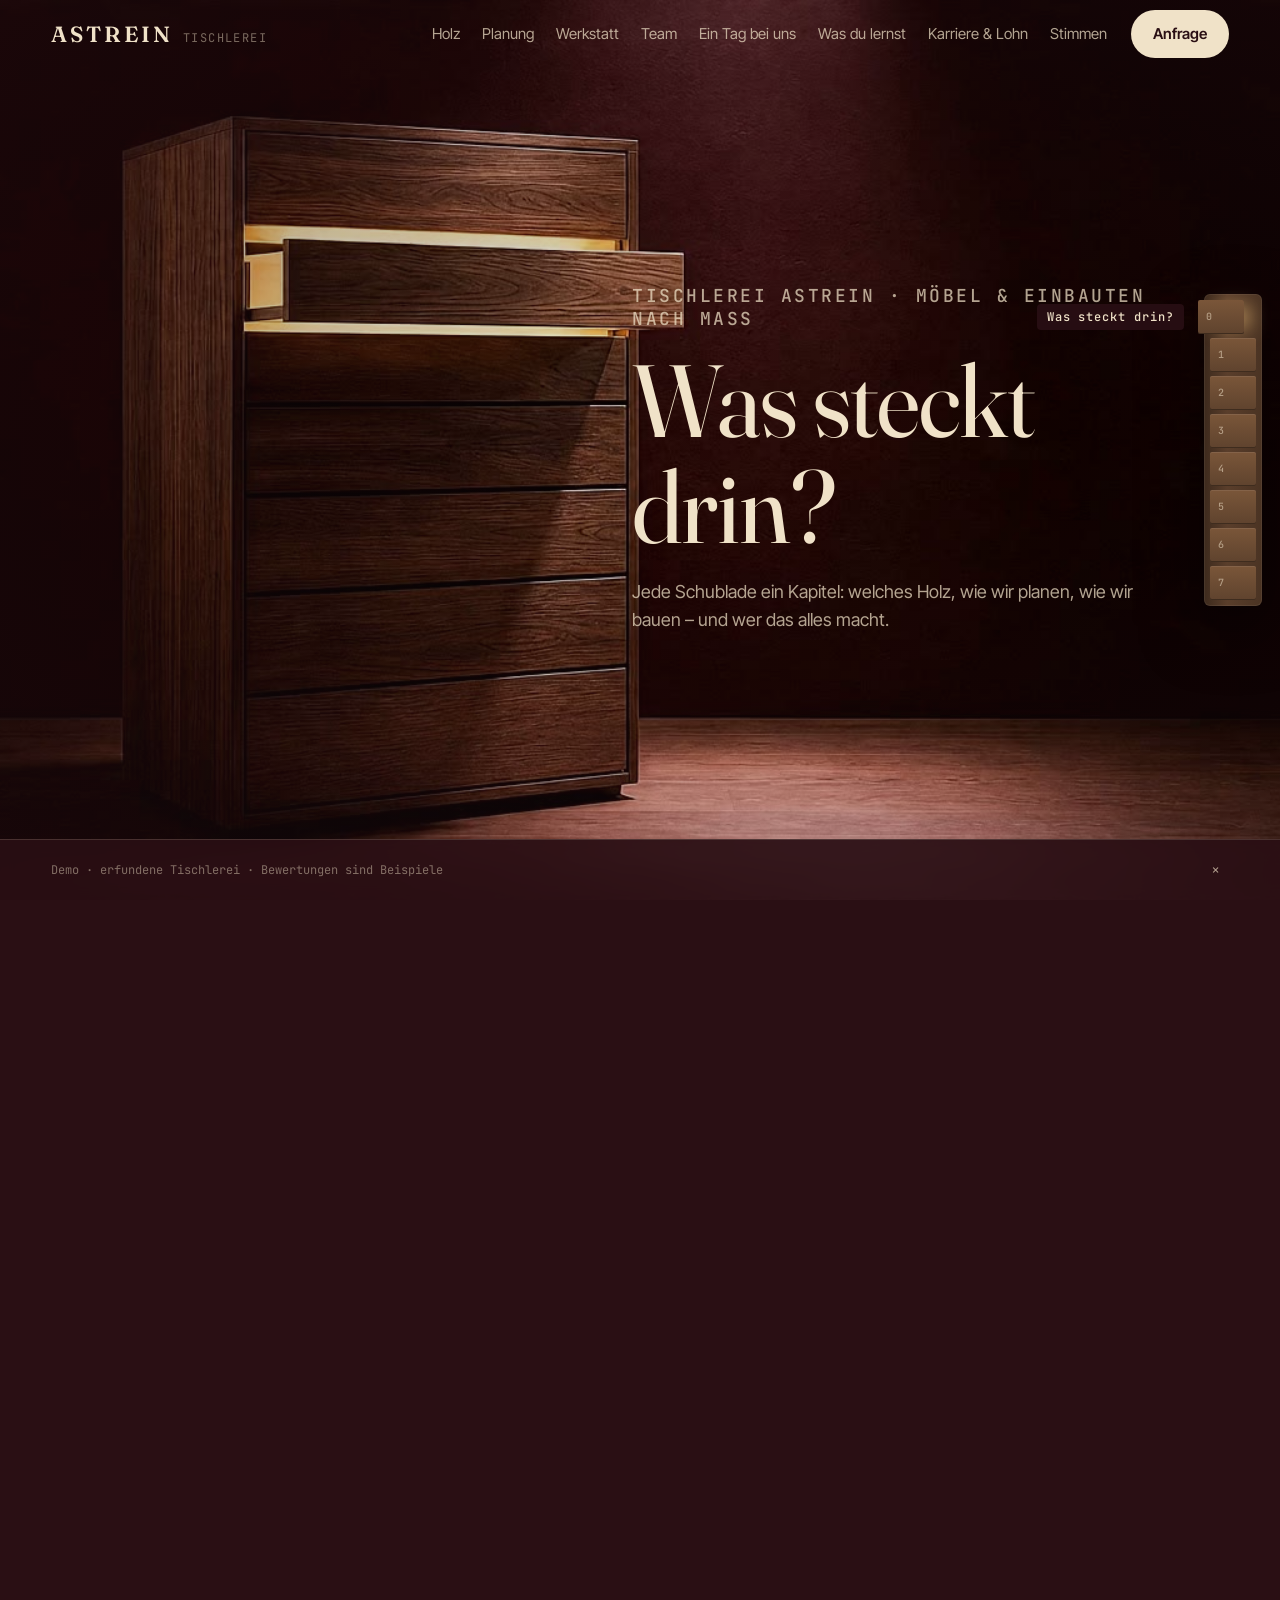
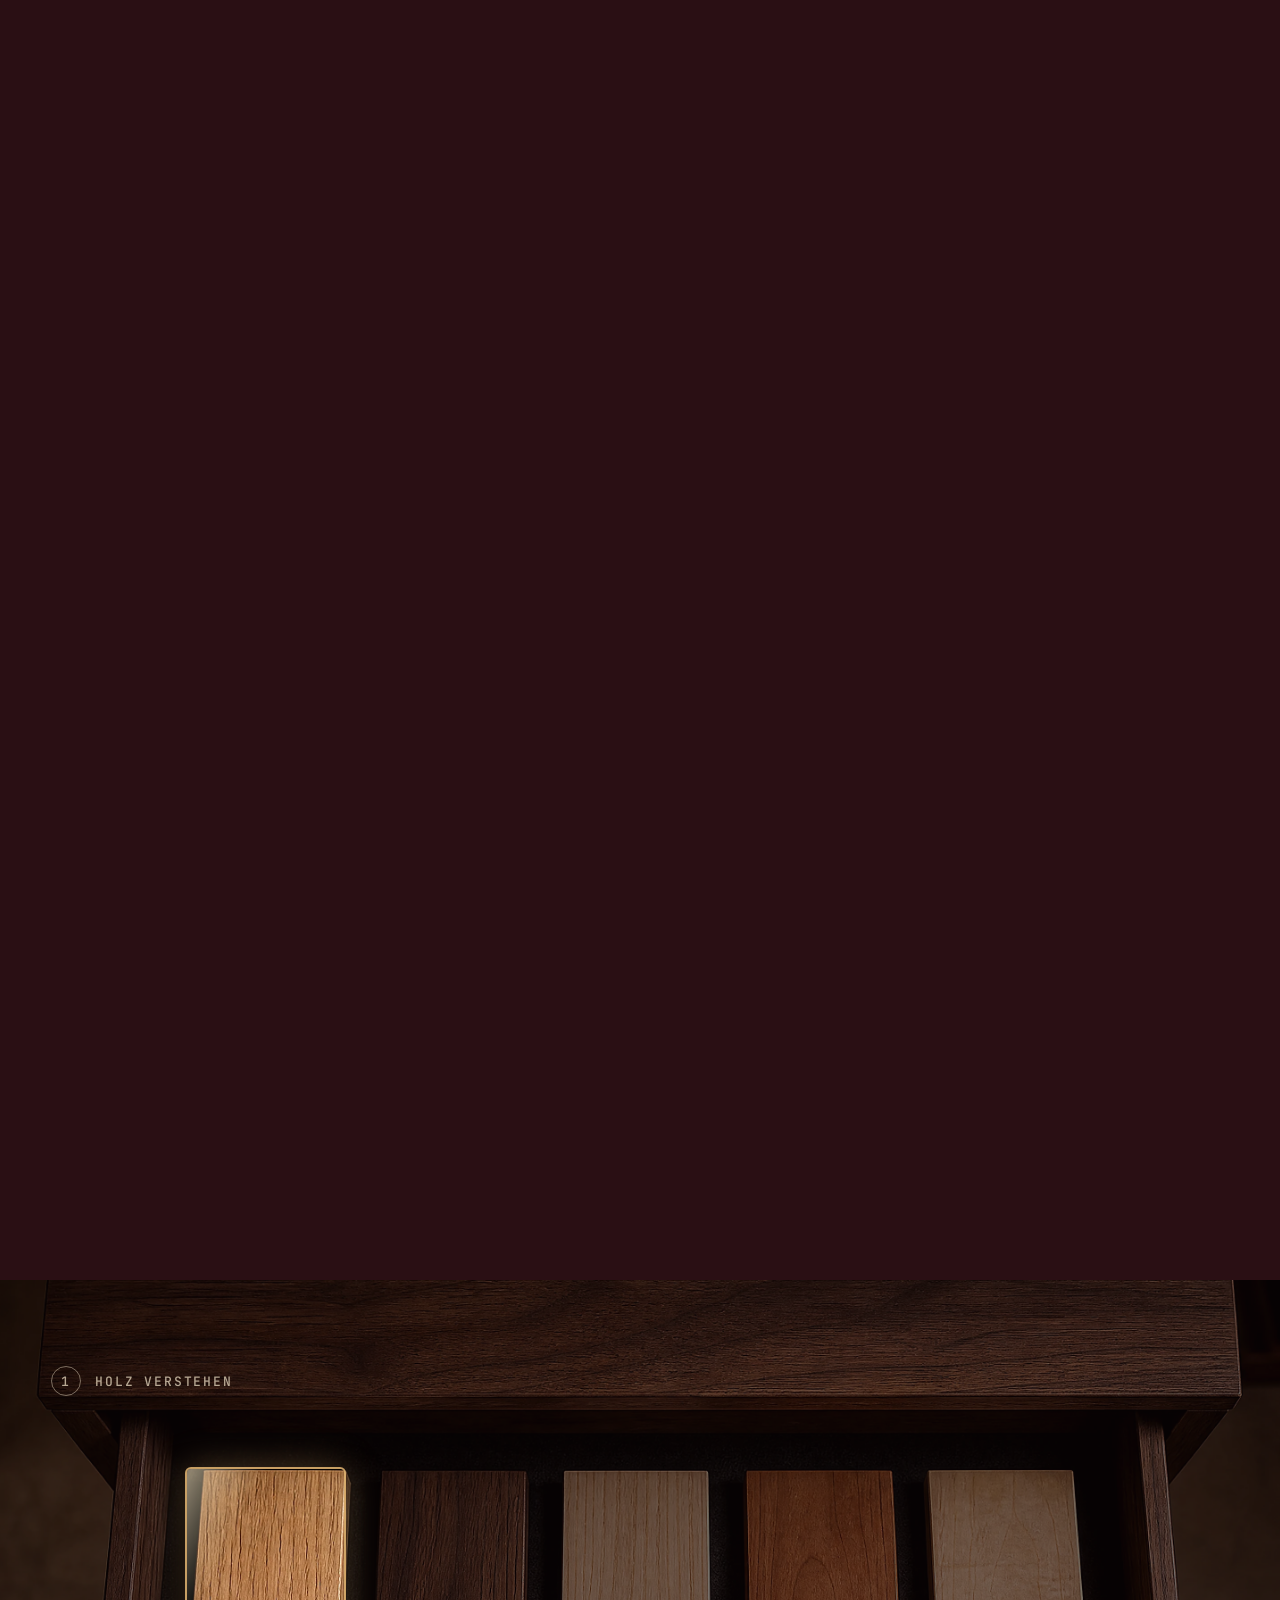
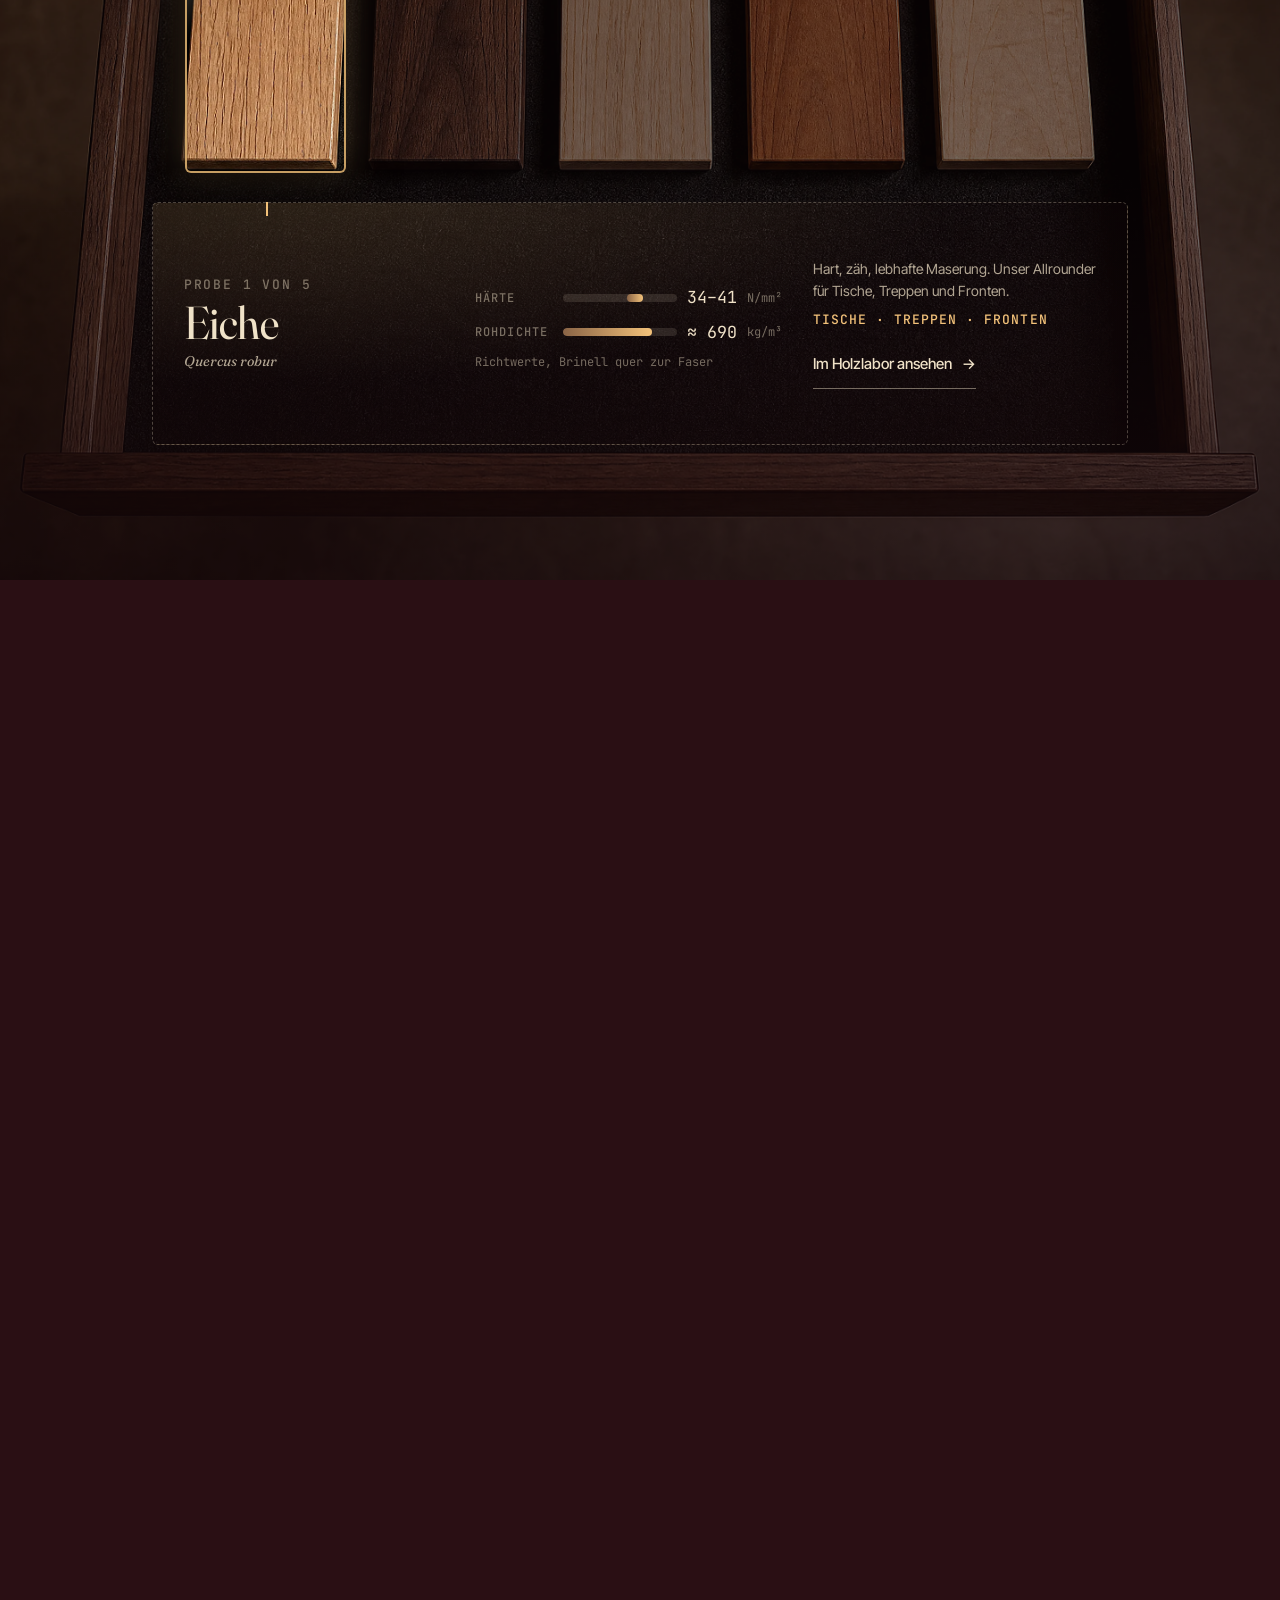
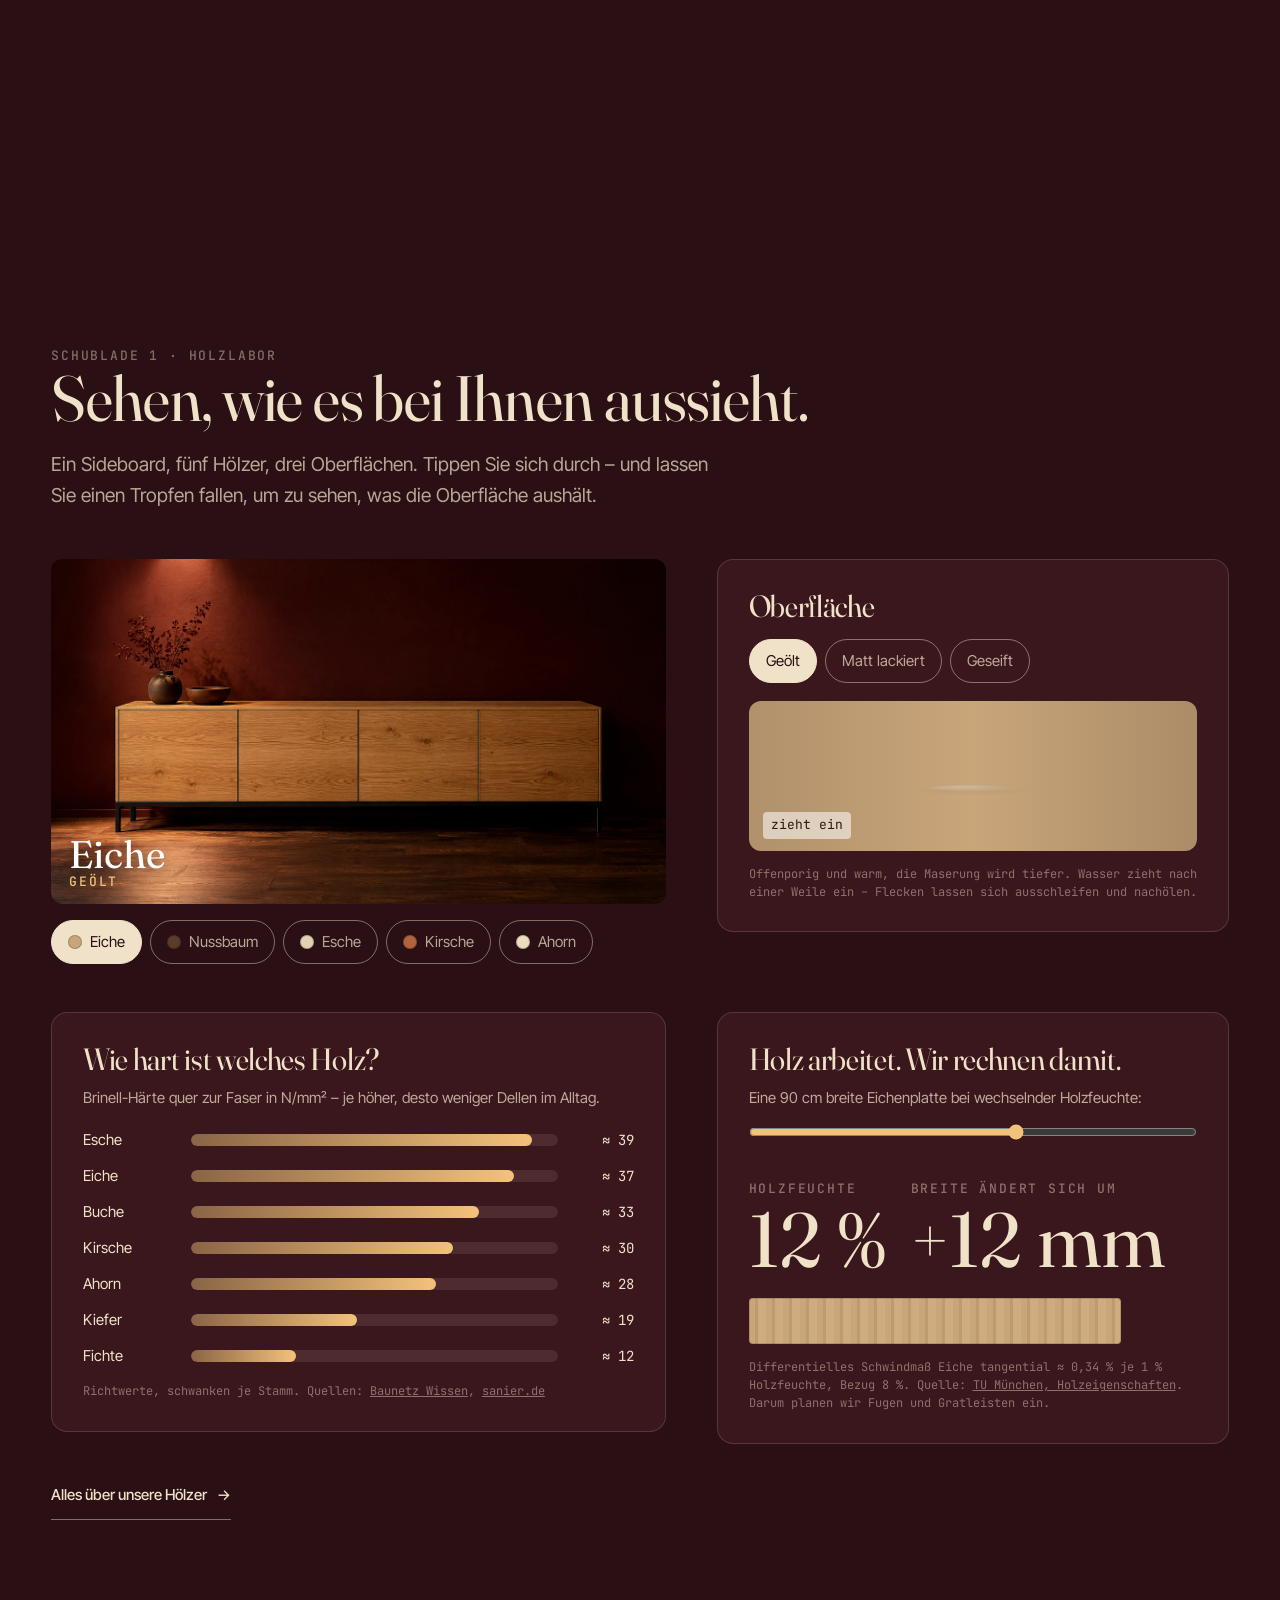
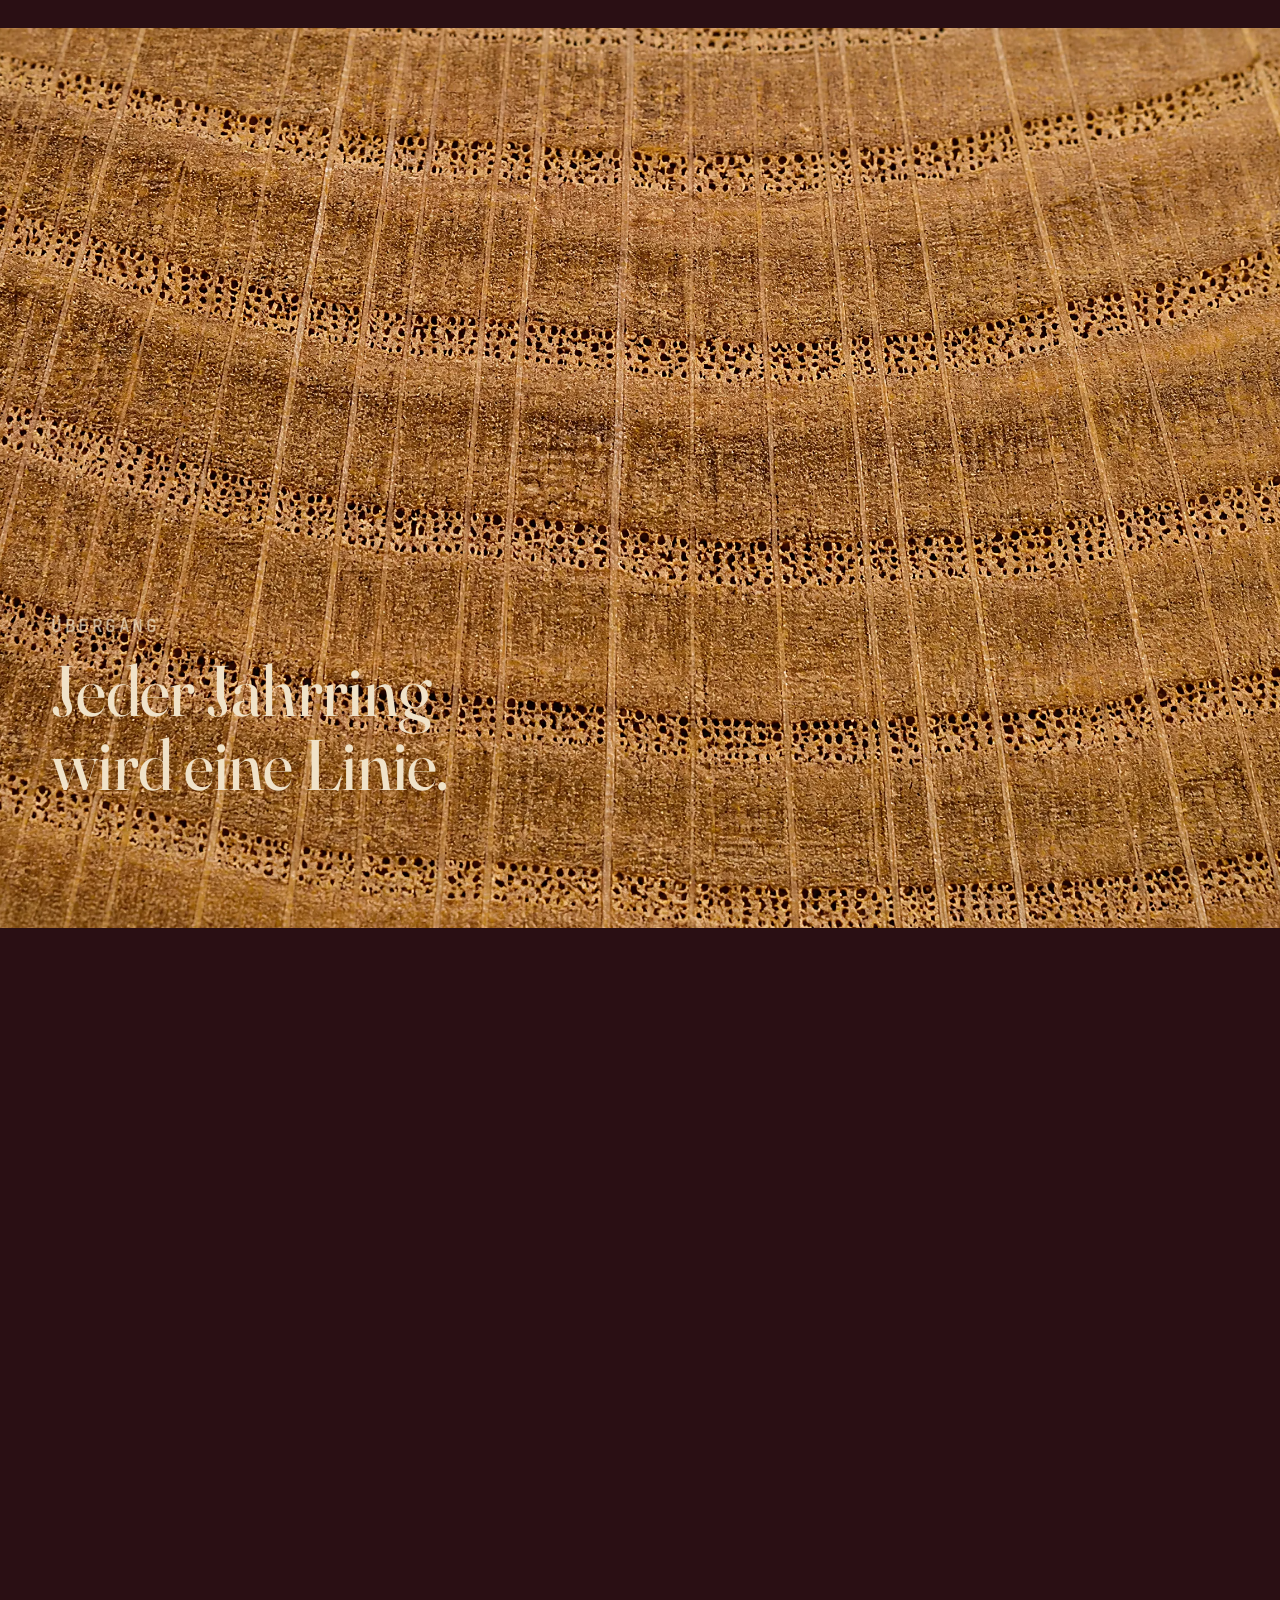
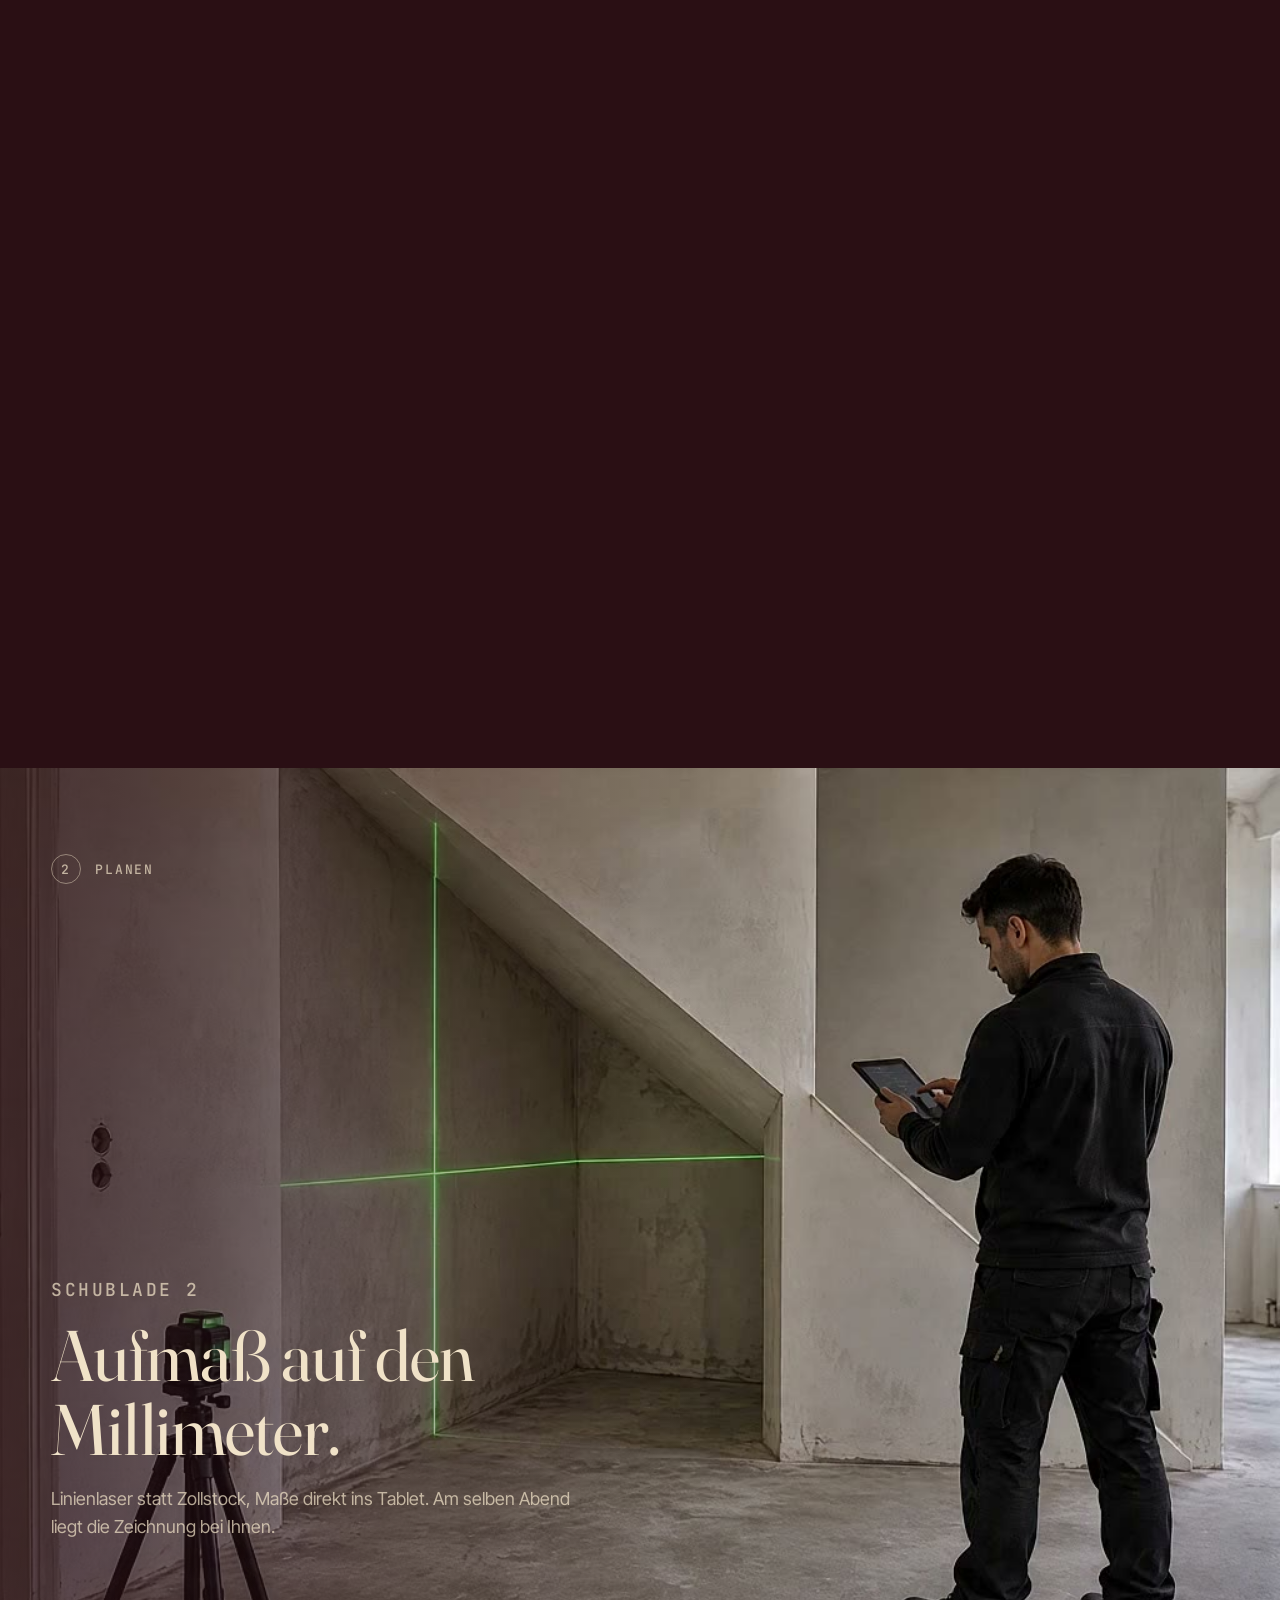
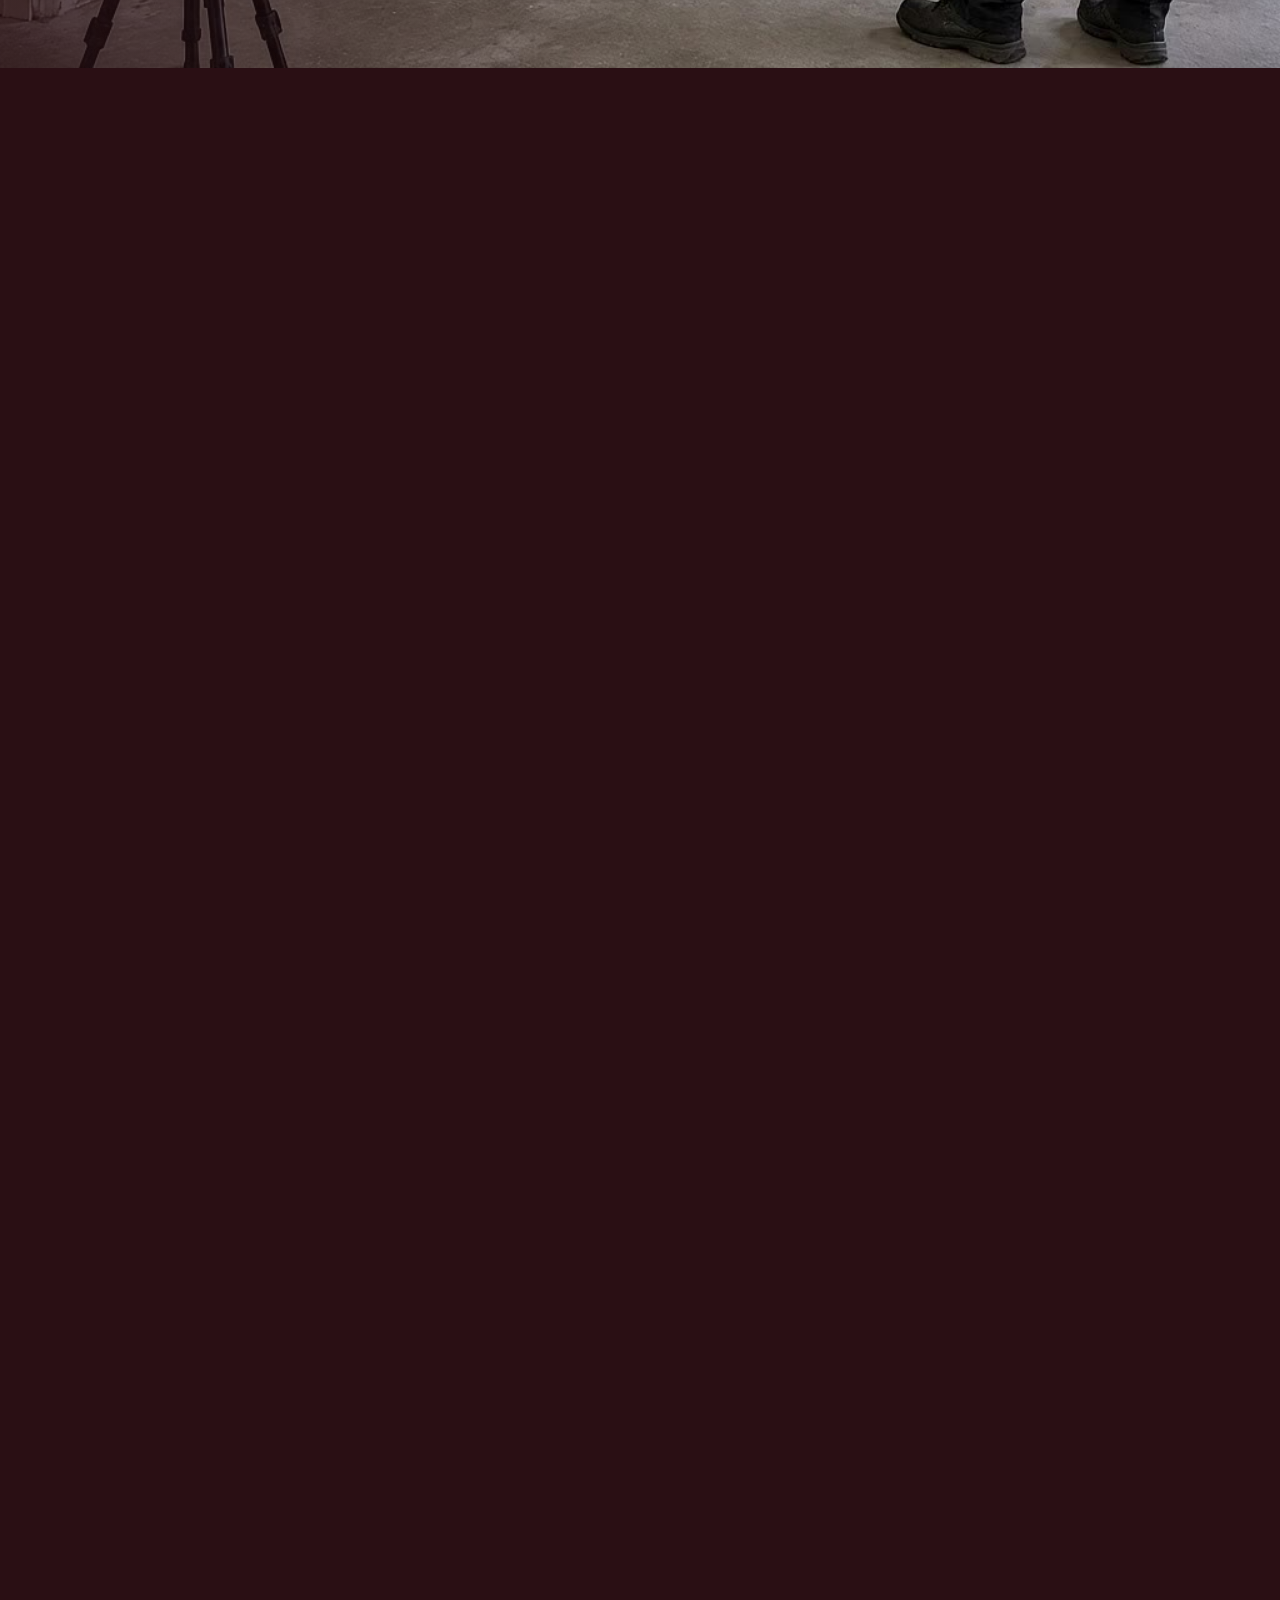
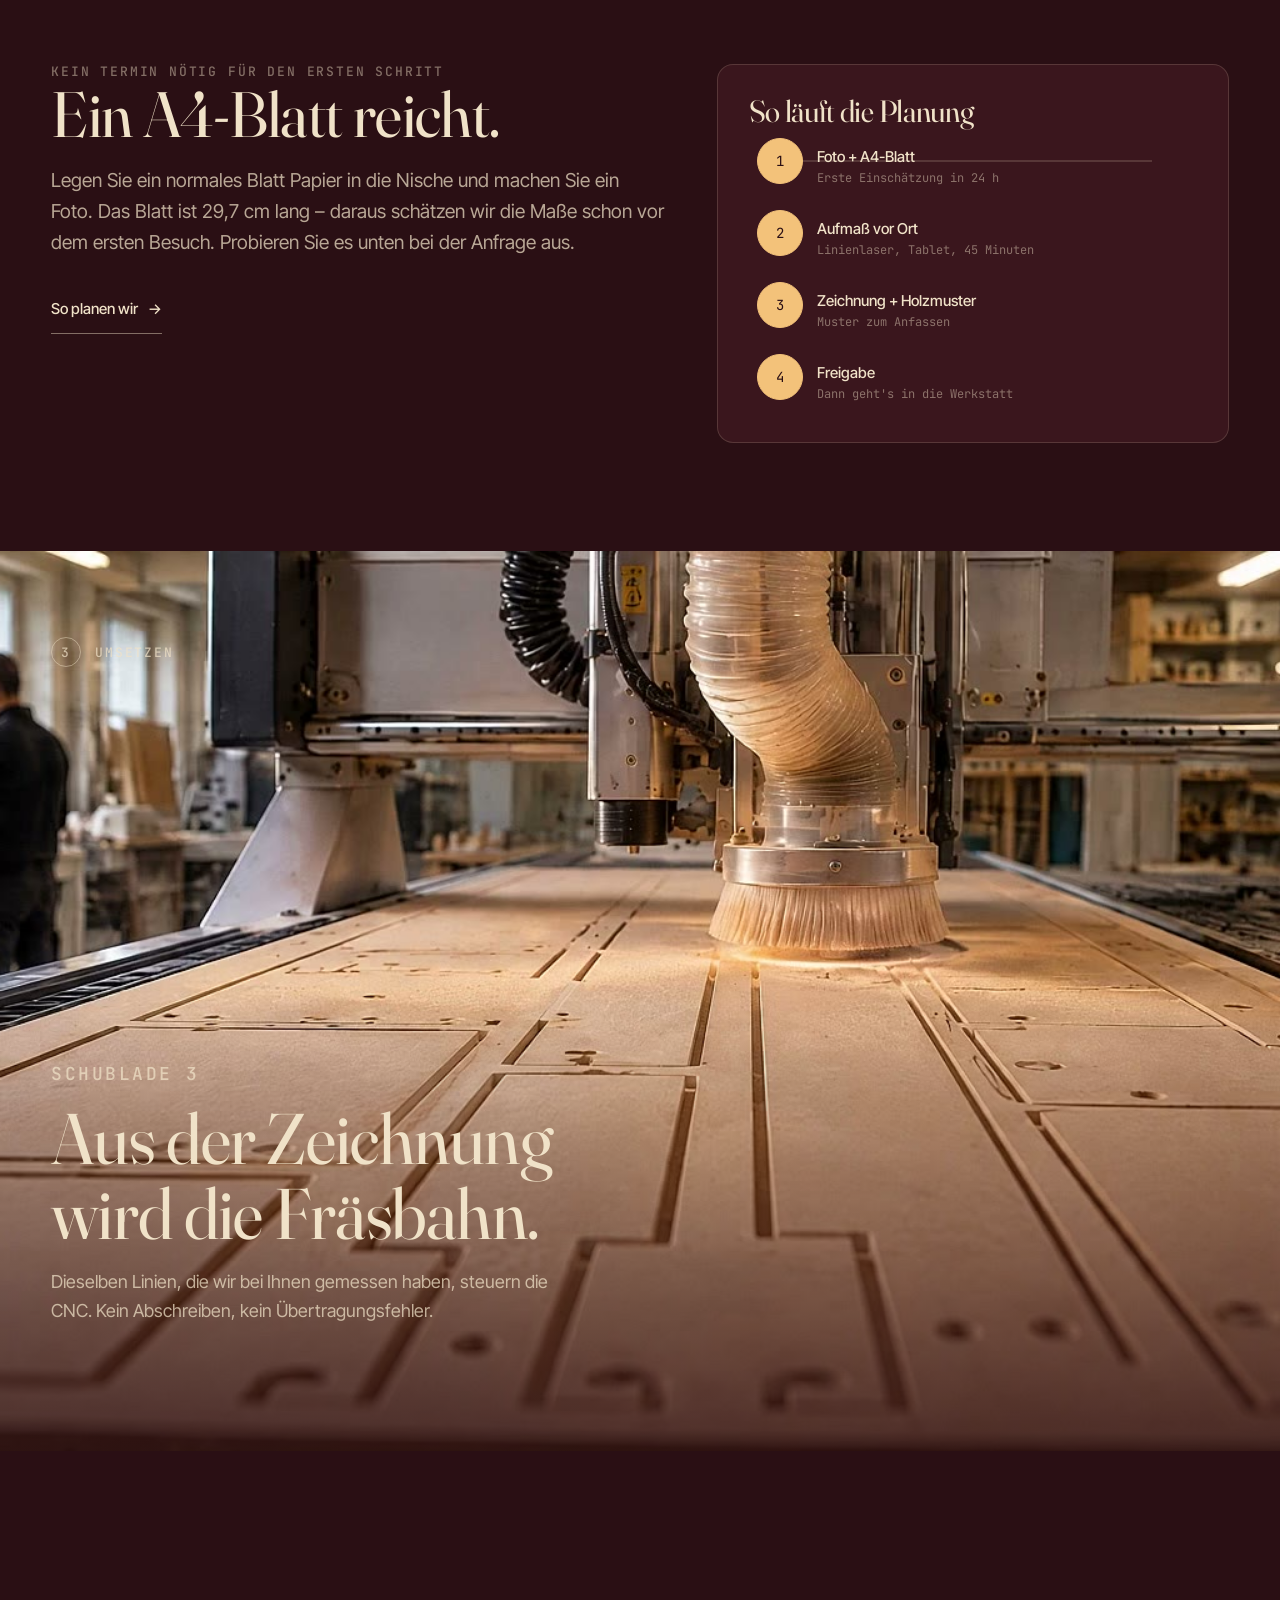
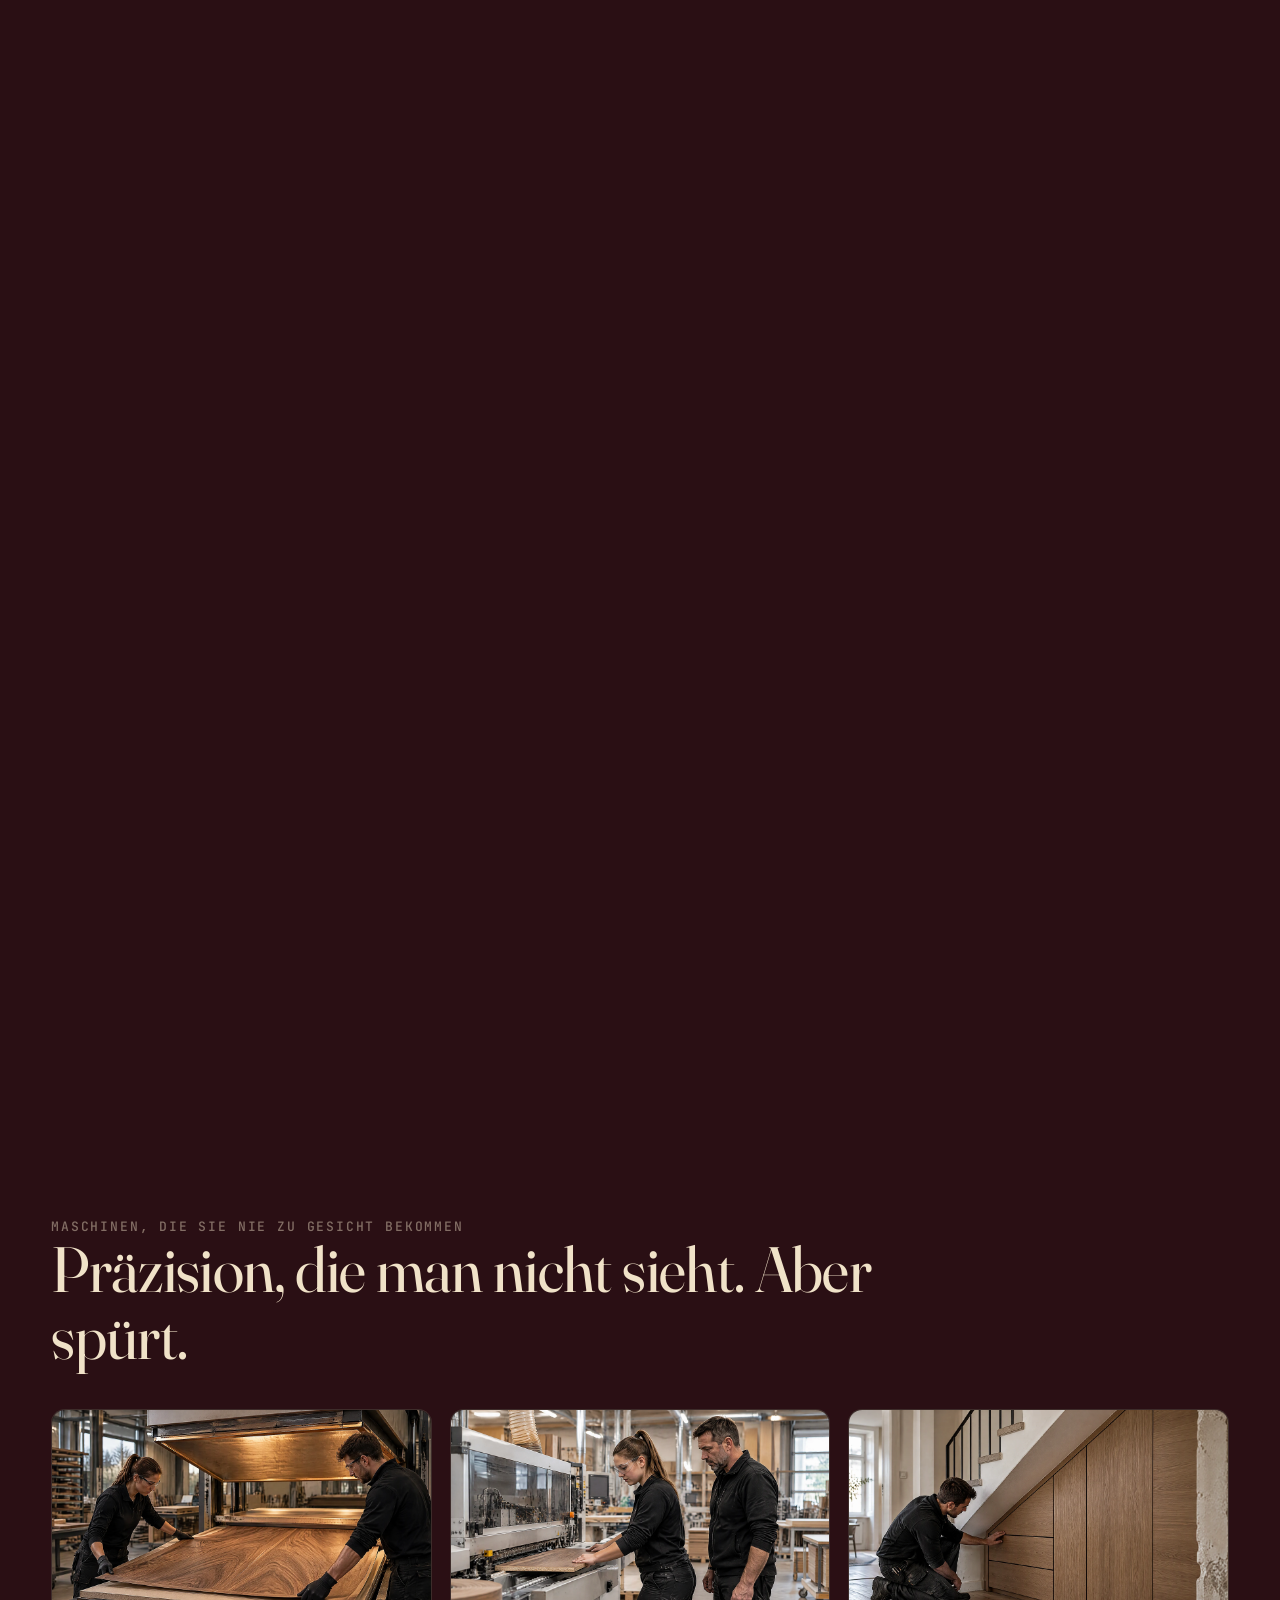
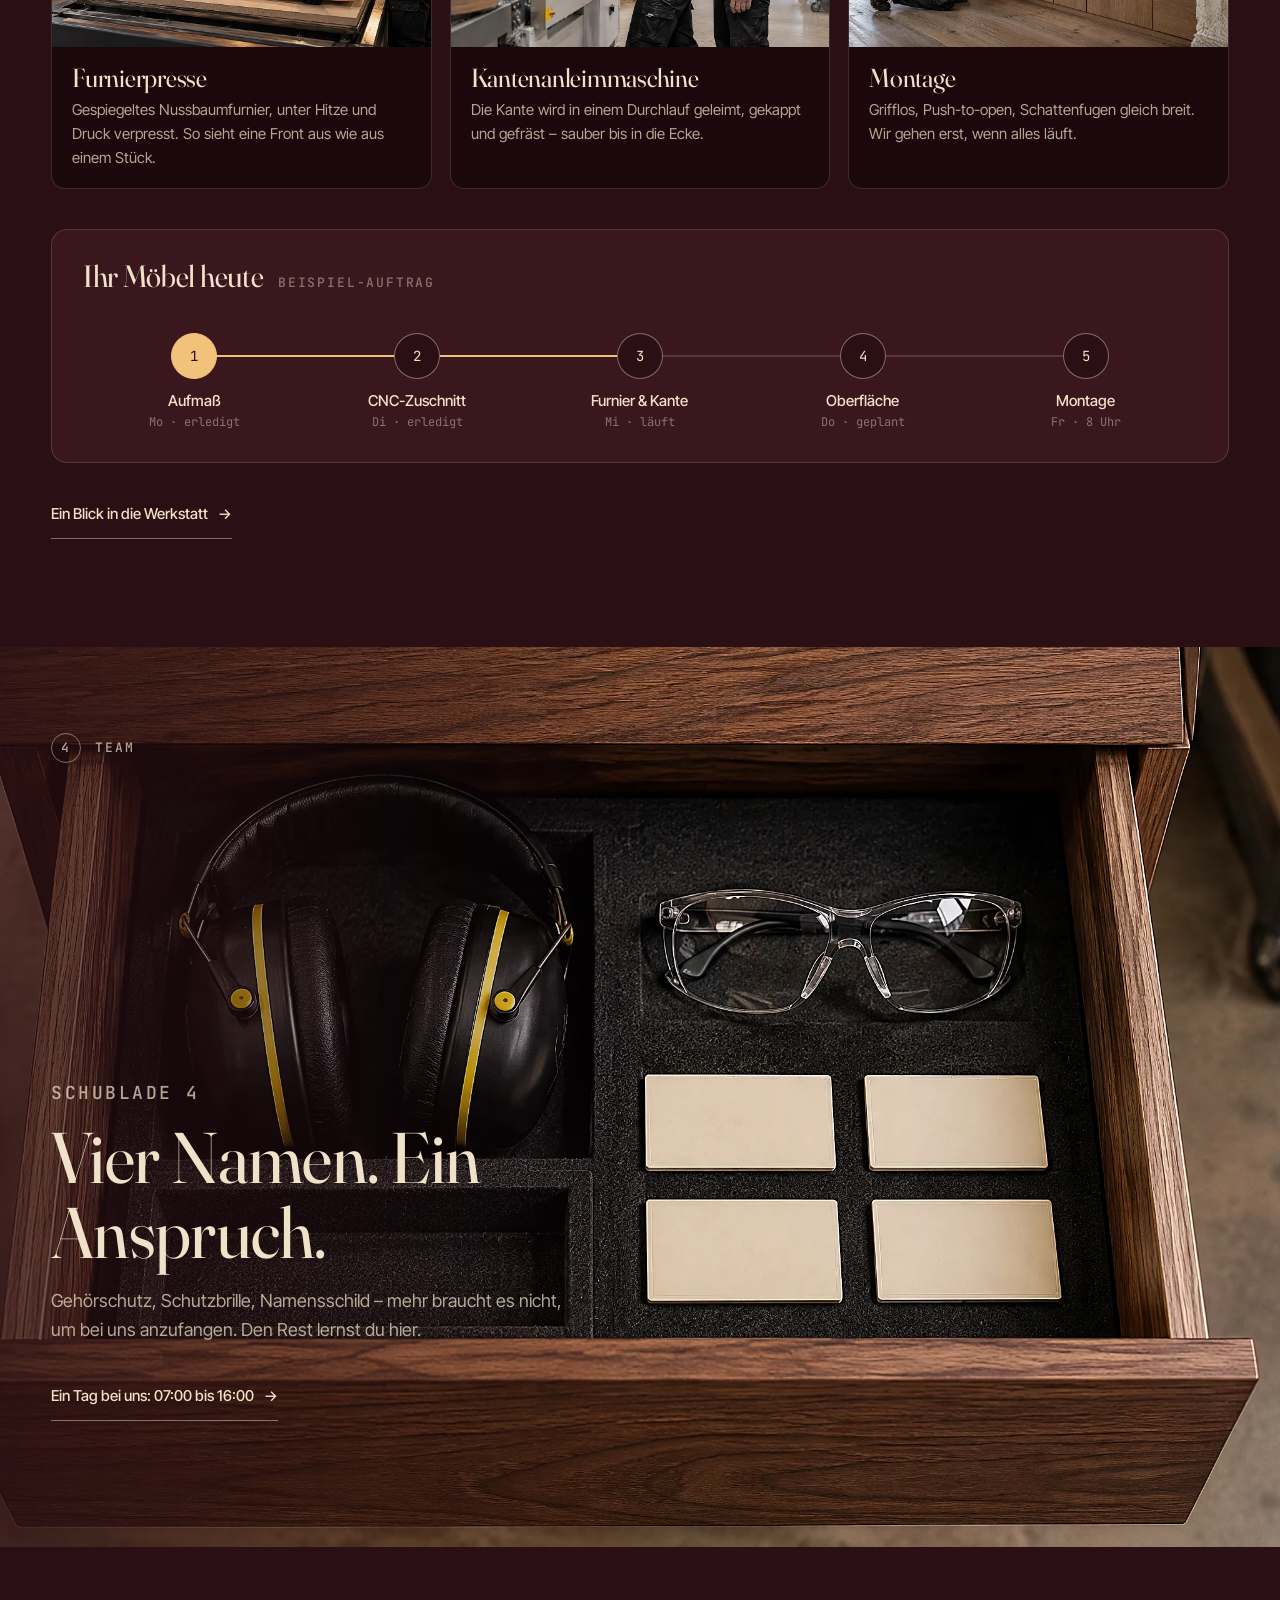
==== commit 618e518b: "Holzproben: Filzfläche füllt sich; Oberflächen-Wisch; Lohn-Doppelung entfernt Co-Authored-By: Claude" ====
--- a/site/index.html
+++ b/site/index.html
@@ -73,7 +73,7 @@
   <p class="lead">Ein Sideboard, fünf Hölzer, drei Oberflächen. Tippen Sie sich durch – und lassen Sie einen Tropfen fallen, um zu sehen, was die Oberfläche aushält.</p>
   <div class="grid2">
     <div>
-      <div class="konf-img" id="konfImg"><div class="fin" id="konfFin"></div></div>
+      <div class="konf-img" id="konfImg"></div>
       <div class="chips" id="konfWood"></div>
     </div>
     <div class="panel">
@@ -211,18 +211,9 @@
   </div>
 </section>
 <div class="block" id="lohn">
-  <p class="eyebrow">Schublade 5 · offen gelegt</p>
-  <h2>Was du verdienst. Schwarz auf Weiß.</h2>
-  <p class="lead">Wir zahlen nach Tarif Tischlerhandwerk Berlin. Kein „nach Vereinbarung“, kein Rätselraten.</p>
-  <div class="paycards" id="paycards">
-    <div class="pay"><p class="eyebrow">Ausbildung · 1. Jahr</p><div class="amt">810 €</div><p>pro Monat, brutto</p></div>
-    <div class="pay"><p class="eyebrow">Ausbildung · 2. Jahr</p><div class="amt">900 €</div><p>pro Monat, brutto</p></div>
-    <div class="pay"><p class="eyebrow">Ausbildung · 3. Jahr</p><div class="amt">1.050 €</div><p>pro Monat, brutto</p></div>
-    <div class="pay"><p class="eyebrow">Geselle / Gesellin</p><div class="amt">16,97 €</div><p>pro Stunde · ≈ 2.842 € im Monat bei 38,5 h</p></div>
-    <div class="pay"><p class="eyebrow">CNC-Fachkraft · Technik</p><div class="amt">23,76 €</div><p>pro Stunde (Entgeltgruppe 6)</p></div>
-    <div class="pay"><p class="eyebrow">Meister mit Leitung</p><div class="amt">29,70 €</div><p>pro Stunde (Entgeltgruppe 8)</p></div>
-  </div>
-  <span class="src">Quellen: Tarifbroschüre Tischlerhandwerk Berlin ab 01.01.2026 (<a href="https://www.berlin.de/sen/arbeit/arbeits-und-tarifrecht/tarifbroschueren-nach-wirtschaftsbereichen/branche-t/tischlerhandwerk_01_broschuere_ab_01_2026_stand_04_2025.pdf" target="_blank" rel="noopener">berlin.de</a>), Ausbildungsvergütungen Stand 08/2026 (<a href="https://www.berlin.de/sen/arbeit/beschaeftigung/tarifregister/tarifinformationen/ausbildungsverguetungen/ausbildungsverguetungen_stand_august_2026.pdf" target="_blank" rel="noopener">berlin.de</a>). Monat = 167,5 h.</span>
+  <p class="eyebrow">Schublade 5 · Rechne nach</p>
+  <h2>Dein Lohn, deine Stufe.</h2>
+  <span class="src">Alle Werte: Tarif Tischlerhandwerk Berlin ab 01.01.2026 (<a href="https://www.berlin.de/sen/arbeit/arbeits-und-tarifrecht/tarifbroschueren-nach-wirtschaftsbereichen/branche-t/tischlerhandwerk_01_broschuere_ab_01_2026_stand_04_2025.pdf" target="_blank" rel="noopener">berlin.de</a>), Ausbildungsvergütungen Stand 08/2026 (<a href="https://www.berlin.de/sen/arbeit/beschaeftigung/tarifregister/tarifinformationen/ausbildungsverguetungen/ausbildungsverguetungen_stand_august_2026.pdf" target="_blank" rel="noopener">berlin.de</a>). Monat = 167,5 h.</span>
   <div class="grid2">
     <div class="panel">
       <h3>Dein Lohnrechner</h3>
--- a/site/assets/css/style.css
+++ b/site/assets/css/style.css
@@ -244,3 +244,78 @@
 .paylbl{text-align:center;letter-spacing:.02em;font-family:var(--serif);font-weight:500;white-space:nowrap}
 .paylbl small{display:block;font:600 .42em/1.2 var(--mono);letter-spacing:.12em;text-transform:uppercase;color:#7a5a44;margin-bottom:.35em}
 @media (max-width:900px) and (orientation:portrait){#vorteile .media[data-crop="no"]{object-fit:contain;object-position:50% 45%}}
+
+/* Handy-Feinschliff (Prüfung 26.11.: Schrift >= 14 px, Tipp-Flächen >= 44 px) */
+@media (max-width:900px){
+  .eyebrow,.src,.chap,.drop b,.logo span,.post small,.step small,.a4out,.demo span{font-size:14px!important}
+  .src a{display:inline-block;padding:13px 0;margin:-13px 0}
+  .logo{min-height:44px;align-items:center}
+  .kom a{width:38px;height:44px}
+  .kom{gap:3px;padding:4px;bottom:62px}
+  .demo{font-size:14px}
+}
+@media (max-width:900px) and (orientation:portrait){
+  .paylbl,.badge{display:none}
+  .people.row{display:flex;flex-wrap:wrap;justify-content:center;gap:8px;padding:0 var(--gut);bottom:auto;height:auto}
+  .people.row .person{position:relative;left:auto!important;top:auto!important;transform:none;min-width:0}
+}
+
+/* Handy-Feinschliff Runde 2 (26.11.) */
+.foot .cols a{padding:12px 0}
+.lead a,.panel p a{display:inline-block;padding:12px 0;margin:-12px 0}
+@media (max-height:500px){.paylbl,.badge{display:none}}
+
+/* ===== Holzproben: Probe hebt sich, Filzfläche füllt sich (Eugen 26.11.) ===== */
+.spots .sample{position:absolute;border-radius:4px;cursor:pointer;z-index:3;transition:transform .35s cubic-bezier(.2,.8,.2,1)}
+.spots .sample i{position:absolute;left:50%;top:50%;width:14px;height:14px;margin:-7px 0 0 -7px;border-radius:50%;background:var(--cr);box-shadow:0 0 0 6px rgba(var(--cr-rgb),.25),0 0 0 14px rgba(var(--cr-rgb),.1);animation:pulse 2.4s infinite;transition:opacity .4s}
+.spots .sample:hover{transform:translateY(-4px)}
+.spots.picked .sample i{opacity:0}
+.spots.picked .sample:not(.on):hover i{opacity:.7}
+.spots .dim{position:absolute;inset:0;width:100%;height:100%;pointer-events:none;opacity:0;transition:opacity .6s;z-index:2}
+.spots .dim path{fill:rgba(12,4,6,.55)}
+.spots.picked .dim{opacity:1}
+.spots .lift{position:absolute;z-index:2;border-radius:4px;pointer-events:none;opacity:0}
+.spots .lift.go{opacity:1;animation:lift 1.1s cubic-bezier(.2,.8,.2,1) both}
+.spots .lift::after{content:"";position:absolute;inset:0;border-radius:4px;background:linear-gradient(115deg,transparent 30%,rgba(255,236,200,.55) 48%,transparent 62%);background-size:250% 100%;mix-blend-mode:screen;animation:sheen 1.3s .2s ease-out both}
+@keyframes lift{0%{box-shadow:0 0 0 0 rgba(var(--glow-rgb),0),0 0 0 rgba(0,0,0,0)}60%{box-shadow:0 0 0 2px rgba(var(--glow-rgb),.95),0 40px 60px rgba(0,0,0,.55),0 0 60px rgba(var(--glow-rgb),.45)}100%{box-shadow:0 0 0 2px rgba(var(--glow-rgb),.8),0 30px 50px rgba(0,0,0,.5),0 0 40px rgba(var(--glow-rgb),.3)}}
+@keyframes sheen{from{background-position:120% 0}to{background-position:-60% 0}}
+.spots .felt{position:absolute;z-index:3;display:grid;grid-template-columns:1.1fr 1.3fr 1.2fr;gap:clamp(18px,2.4vw,40px);align-items:center;padding:clamp(14px,1.8vw,28px) clamp(18px,2.4vw,40px);color:var(--cr);
+  border:1px dashed rgba(var(--cr-rgb),.28);border-radius:6px;background:radial-gradient(120% 140% at var(--ox,50%) -10%,rgba(var(--glow-rgb),.16),rgba(20,8,10,.28) 60%);
+  clip-path:circle(0 at var(--ox,50%) 0);transition:clip-path .9s cubic-bezier(.65,0,.2,1)}
+.spots .felt.in{clip-path:circle(150% at var(--ox,50%) 0)}
+.spots .felt::before{content:"";position:absolute;left:var(--ox,50%);top:-1px;width:2px;height:0;background:var(--glow);transform:translateX(-50%);transition:height .5s .05s}
+.spots .felt.in::before{height:14px}
+.felt .fcol{opacity:0;transform:translateY(18px);filter:blur(6px);transition:opacity .7s,transform .8s cubic-bezier(.2,.8,.2,1),filter .7s}
+.felt.in .fcol{opacity:1;transform:none;filter:none}
+.felt.in .fname{transition-delay:.35s}.felt.in .fdata{transition-delay:.5s}.felt.in .ftext{transition-delay:.65s}
+.felt h3{font-size:clamp(34px,3.6vw,60px);line-height:1;margin-top:6px}
+.felt .lat{font:italic 400 clamp(14px,1.1vw,17px)/1.3 var(--serif);color:var(--cr2);margin-top:6px}
+.felt .ftext p{font-size:clamp(14px,1.05vw,16px);color:var(--cr2)}
+.felt .fuse{margin-top:8px;font:500 13px/1.4 var(--mono)!important;letter-spacing:.08em;text-transform:uppercase;color:var(--glow)!important}
+.felt .more{margin-top:12px}
+.fbar{display:grid;grid-template-columns:78px 1fr auto auto;gap:10px;align-items:center;margin:8px 0}
+.fbar .fl{font:500 12px/1 var(--mono);letter-spacing:.1em;text-transform:uppercase;color:var(--cr3)}
+.fbar .ft{position:relative;height:8px;border-radius:4px;background:rgba(var(--cr-rgb),.12);overflow:hidden}
+.fbar .ft i{position:absolute;top:0;bottom:0;left:var(--a);width:0;border-radius:4px;background:linear-gradient(90deg,var(--wal2),var(--glow));transition:width 1.1s .75s cubic-bezier(.2,.8,.2,1)}
+.felt.in .fbar .ft i{width:calc(var(--b) - var(--a) + 2%)}
+.fbar .fv{font-size:clamp(16px,1.3vw,20px);white-space:nowrap}
+.fbar .fu{font:12px/1 var(--mono);color:var(--cr3)}
+.fsrc{font:12px/1.4 var(--mono);color:var(--cr3);margin-top:6px}
+
+/* ===== Konfigurator: Wisch wie ein Tuch, echte Oberflächen-Looks ===== */
+.konf-img .kbase,.konf-img .kwipe{position:absolute;inset:0;width:100%;height:100%;object-fit:cover;transition:filter .2s}
+.konf-img .kwipe{clip-path:inset(0 100% 0 0);transition:clip-path 1.15s cubic-bezier(.65,0,.25,1)}
+.konf-img .kwipe.go{clip-path:inset(0 0 0 0)}
+.konf-img .kcloth{position:absolute;top:-10%;bottom:-10%;left:0;width:120px;margin-left:-60px;z-index:3;pointer-events:none;background:linear-gradient(90deg,transparent,rgba(255,240,215,.0) 20%,rgba(255,240,215,.5) 50%,rgba(255,240,215,0) 80%,transparent);filter:blur(6px);mix-blend-mode:screen;transform:translateX(-80px) skewX(-8deg);transition:transform 1.15s cubic-bezier(.65,0,.25,1)}
+.konf-img .kcloth.go{transform:translateX(calc(var(--kw,900px) + 80px)) skewX(-8deg)}
+.konf-img .ksheen{position:absolute;inset:0;z-index:2;pointer-events:none;opacity:0;transition:opacity .6s;background:linear-gradient(100deg,transparent 35%,rgba(255,255,255,.22) 48%,rgba(255,255,255,.05) 55%,transparent 65%);background-size:260% 100%;mix-blend-mode:screen;animation:kshine 5s ease-in-out infinite}
+.konf-img[data-fin="lack"] .ksheen{opacity:1}
+.konf-img[data-fin="seife"] .ksheen{opacity:.5;background:rgba(255,248,236,.12);animation:none}
+@keyframes kshine{0%,100%{background-position:110% 0}50%{background-position:-10% 0}}
+.konf-img .klbl{position:absolute;left:18px;bottom:16px;z-index:4;display:grid;gap:2px;color:#fff;text-shadow:0 2px 14px rgba(0,0,0,.6)}
+.konf-img .klbl b{font:400 clamp(26px,3vw,44px)/1 var(--serif)}
+.konf-img .klbl span{font:500 13px/1 var(--mono);letter-spacing:.14em;text-transform:uppercase;color:var(--glow)}
+.konf-img .klbl.in b,.konf-img .klbl.in span{animation:kl .8s cubic-bezier(.2,.8,.2,1) both}
+.konf-img .klbl.in span{animation-delay:.12s}
+@keyframes kl{from{opacity:0;transform:translateY(14px);filter:blur(4px)}to{opacity:1;transform:none;filter:none}}
+.drop{background:linear-gradient(90deg,color-mix(in srgb,var(--wood,#c9a57a) 88%,#000),var(--wood,#c9a57a) 50%,color-mix(in srgb,var(--wood,#c9a57a) 85%,#000))!important}
